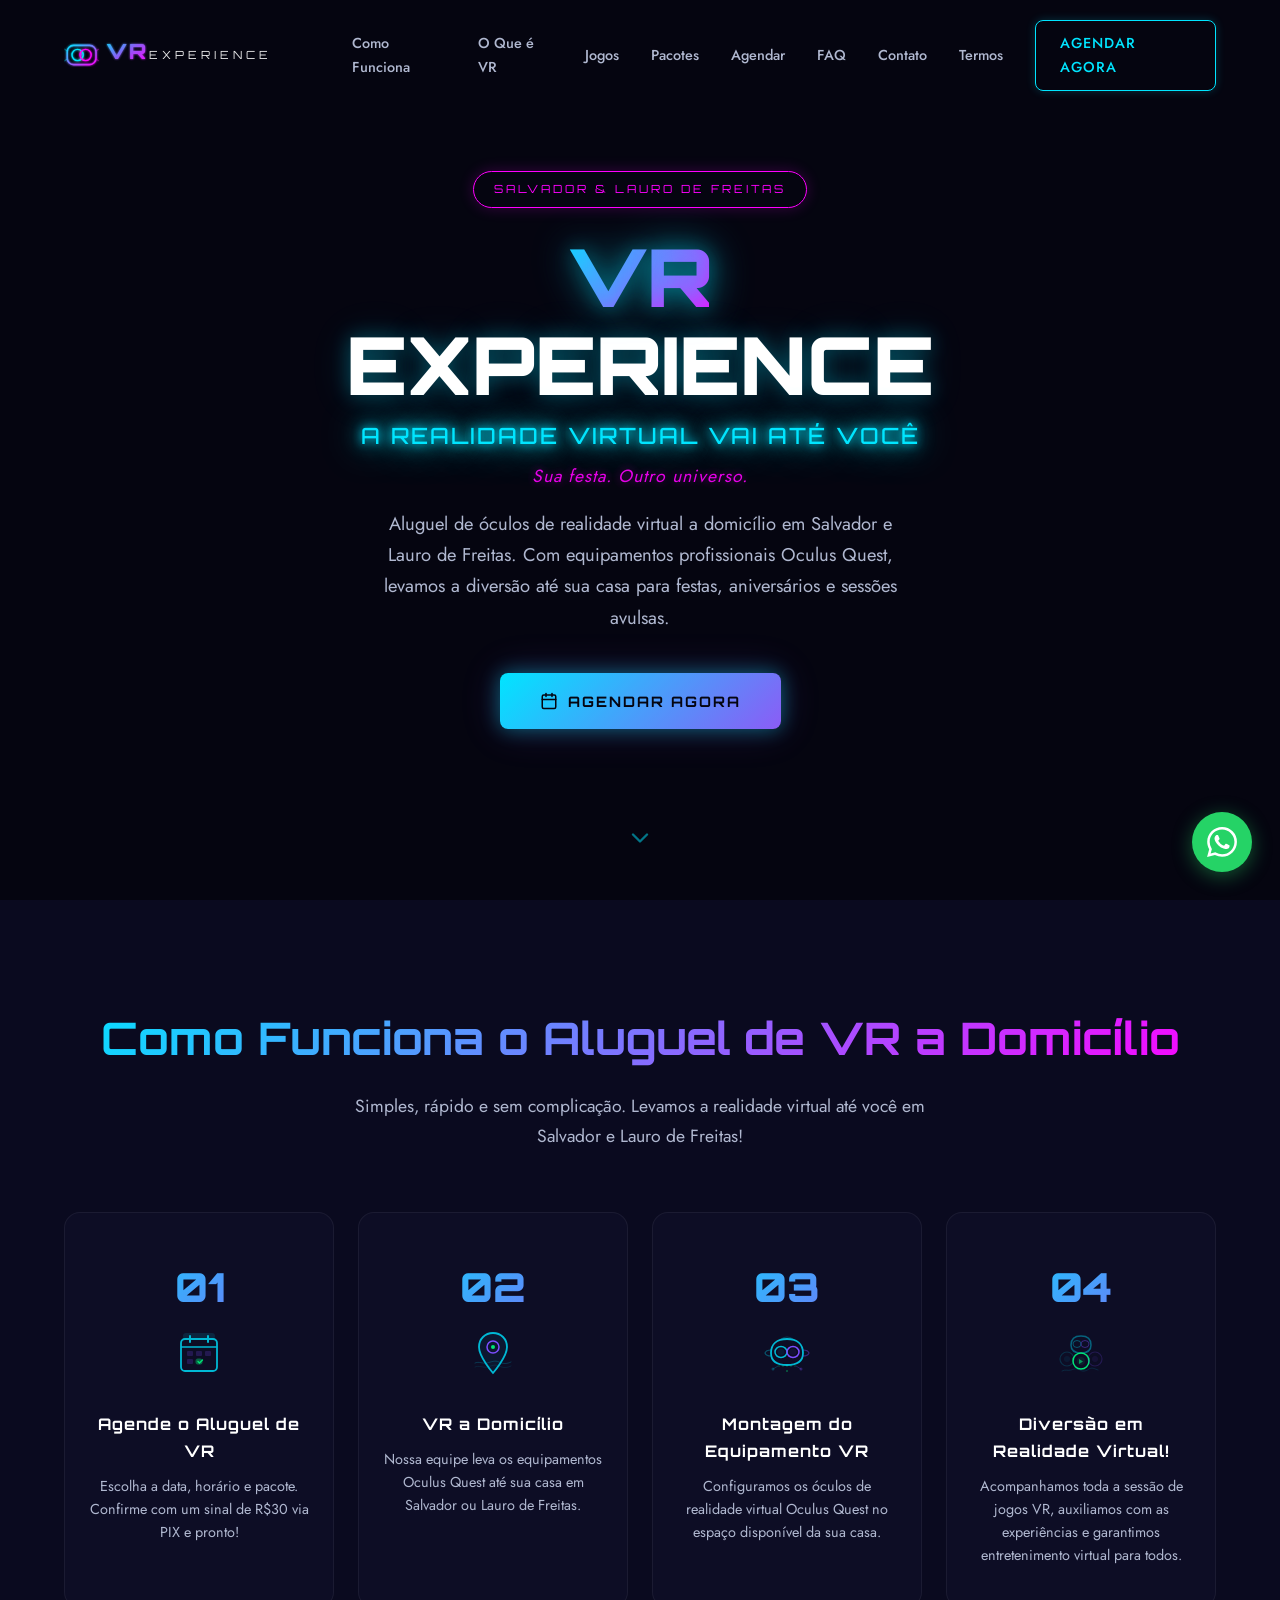
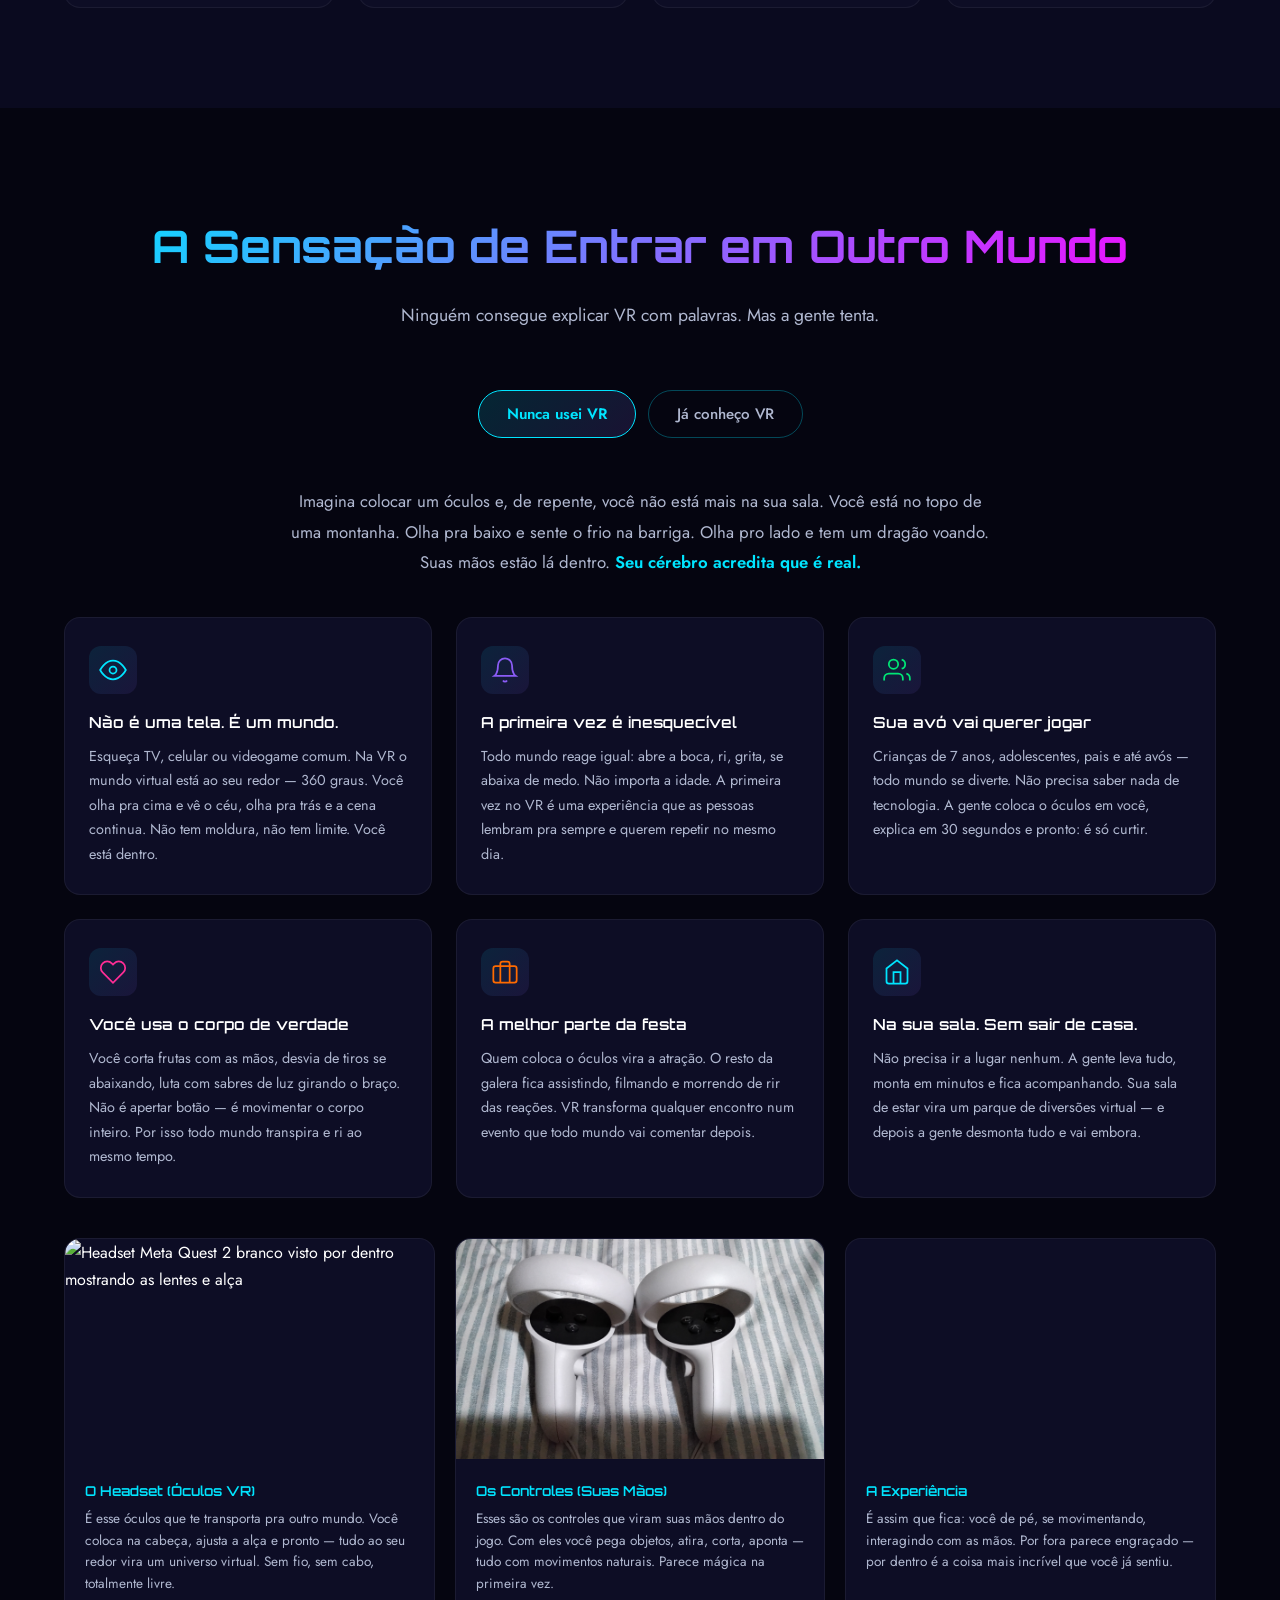
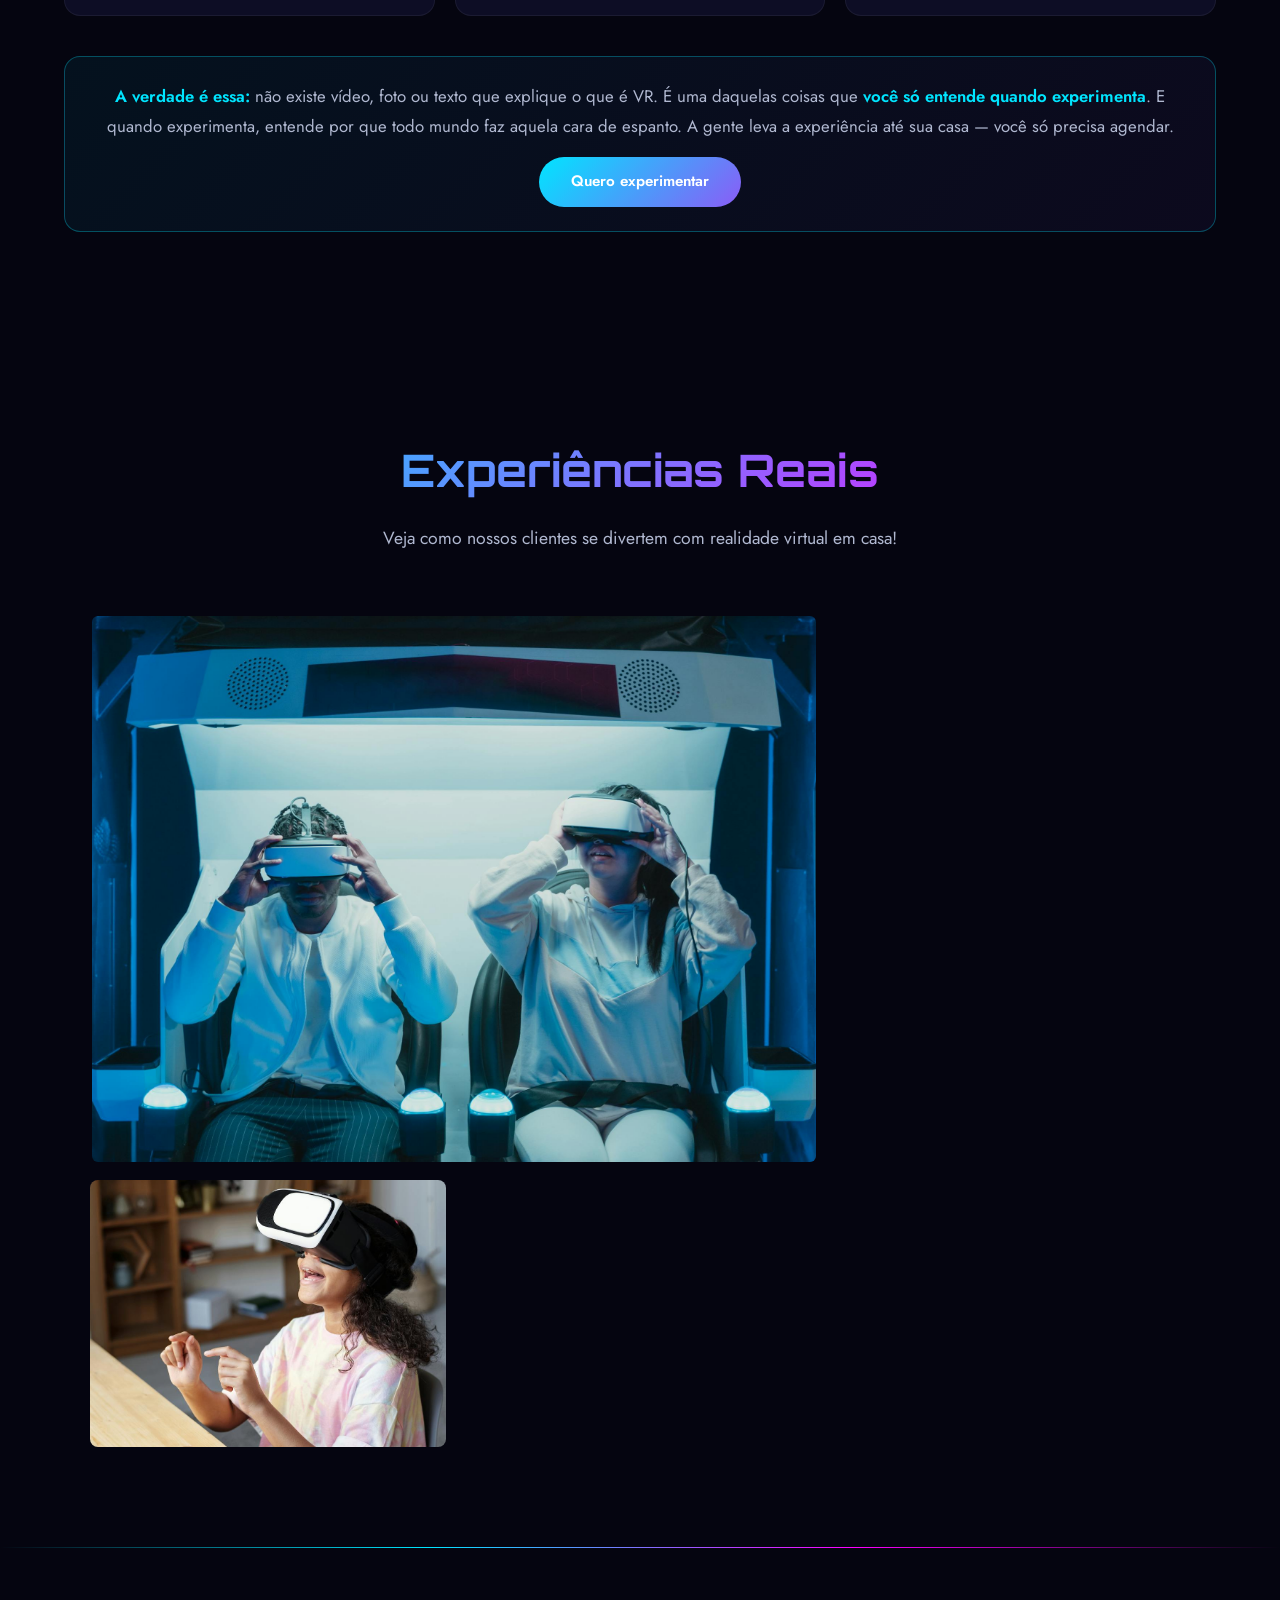
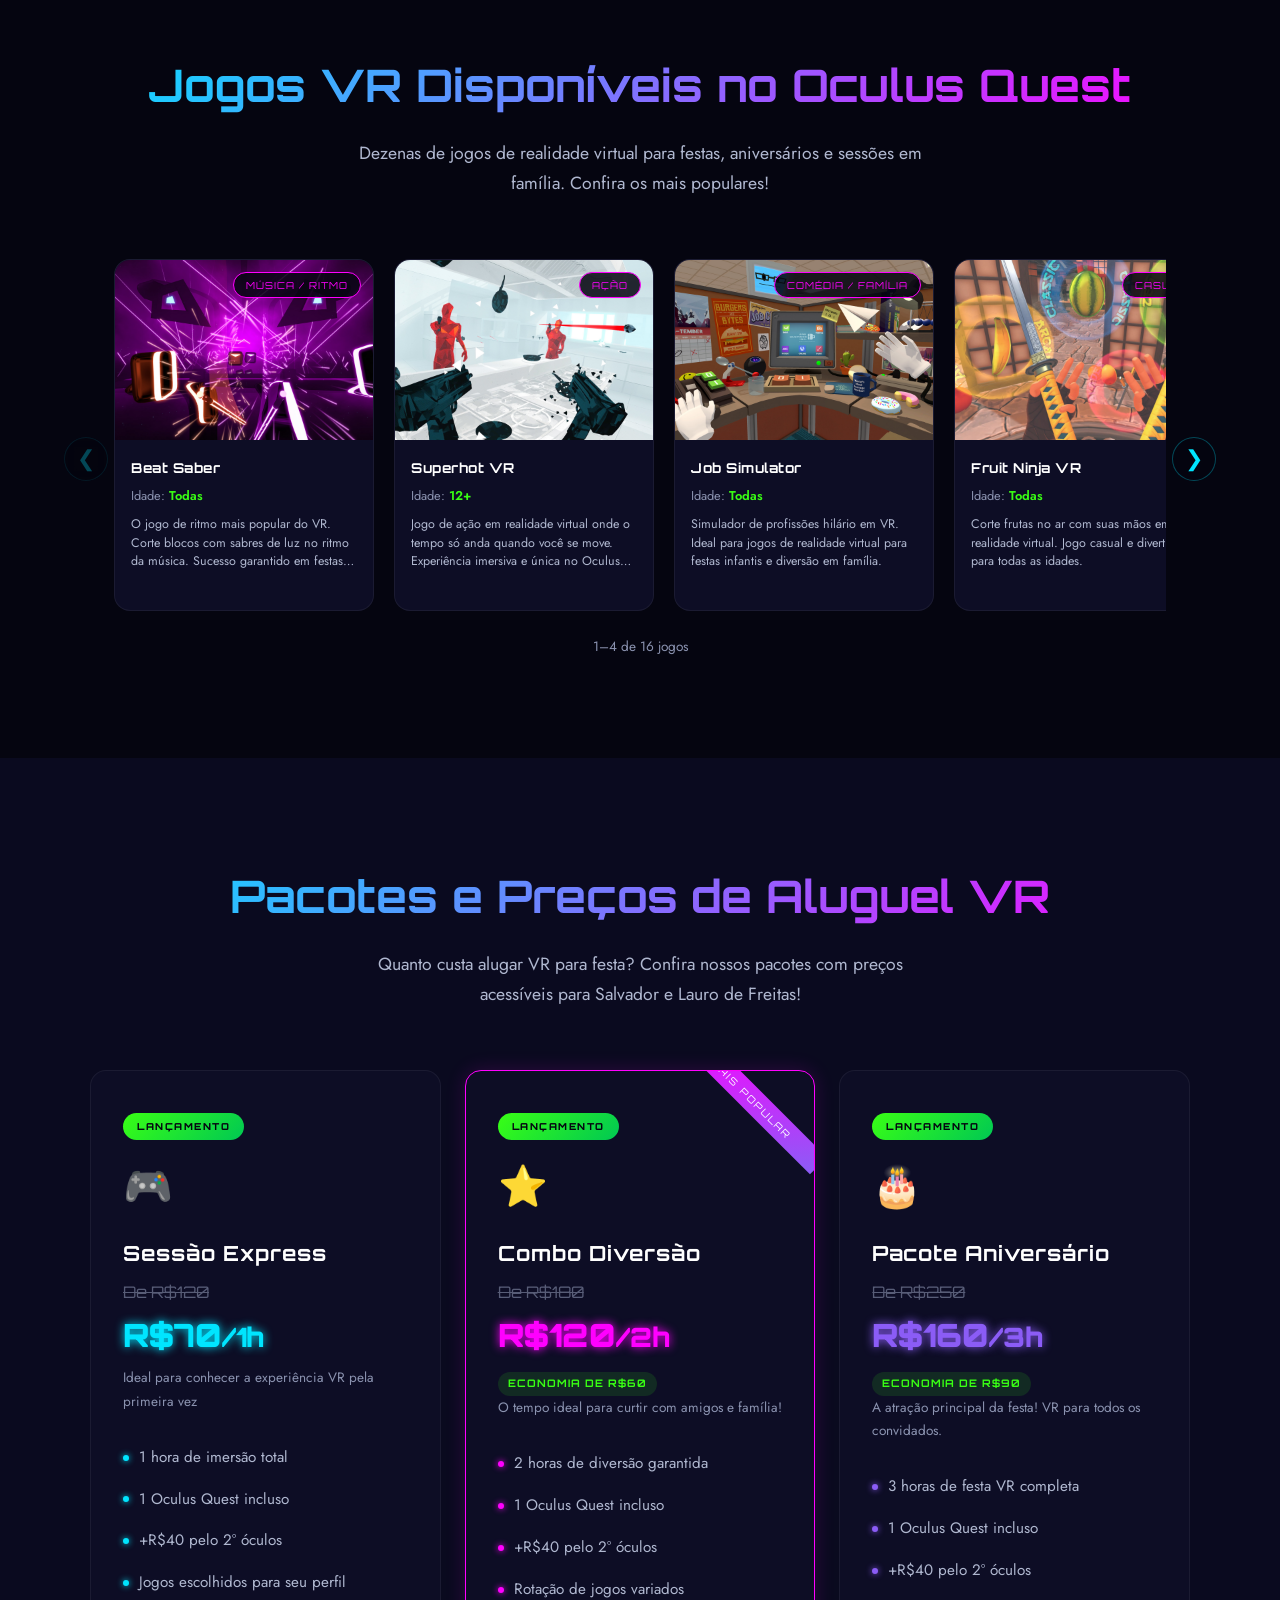
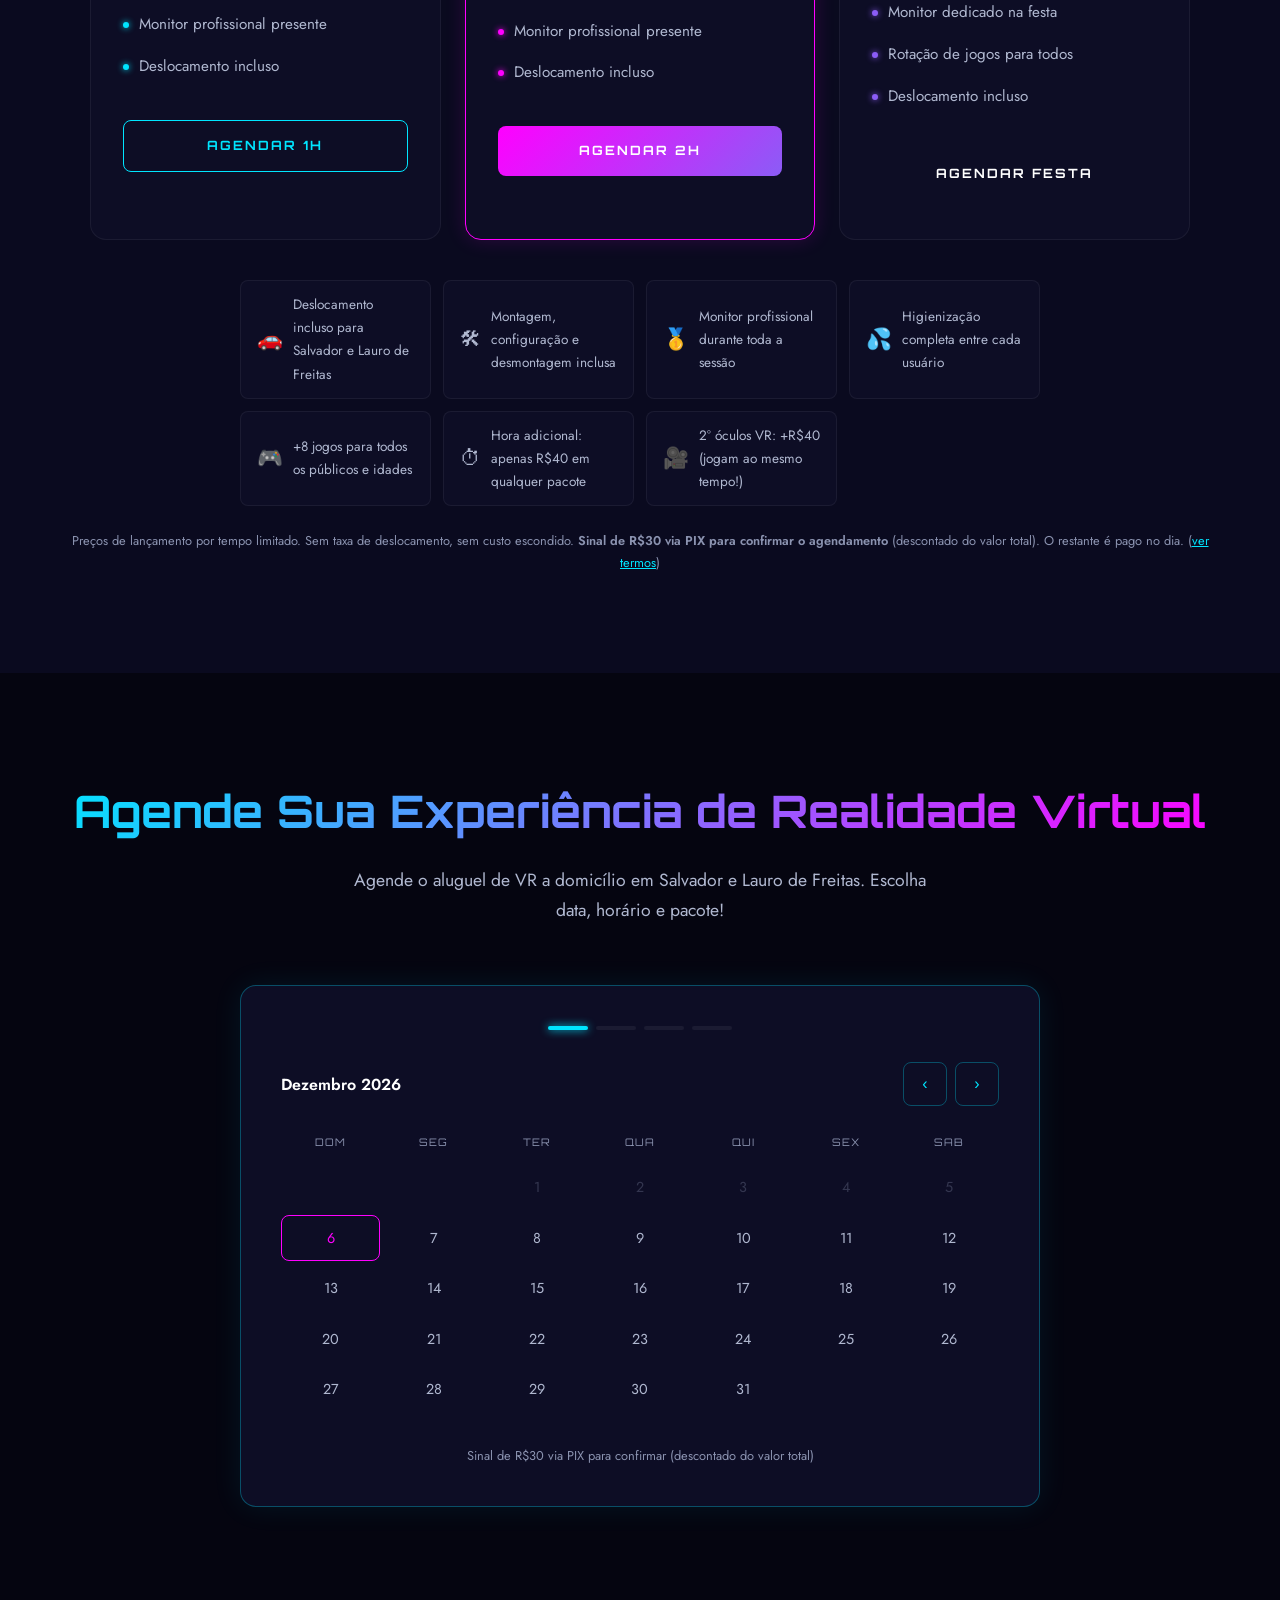
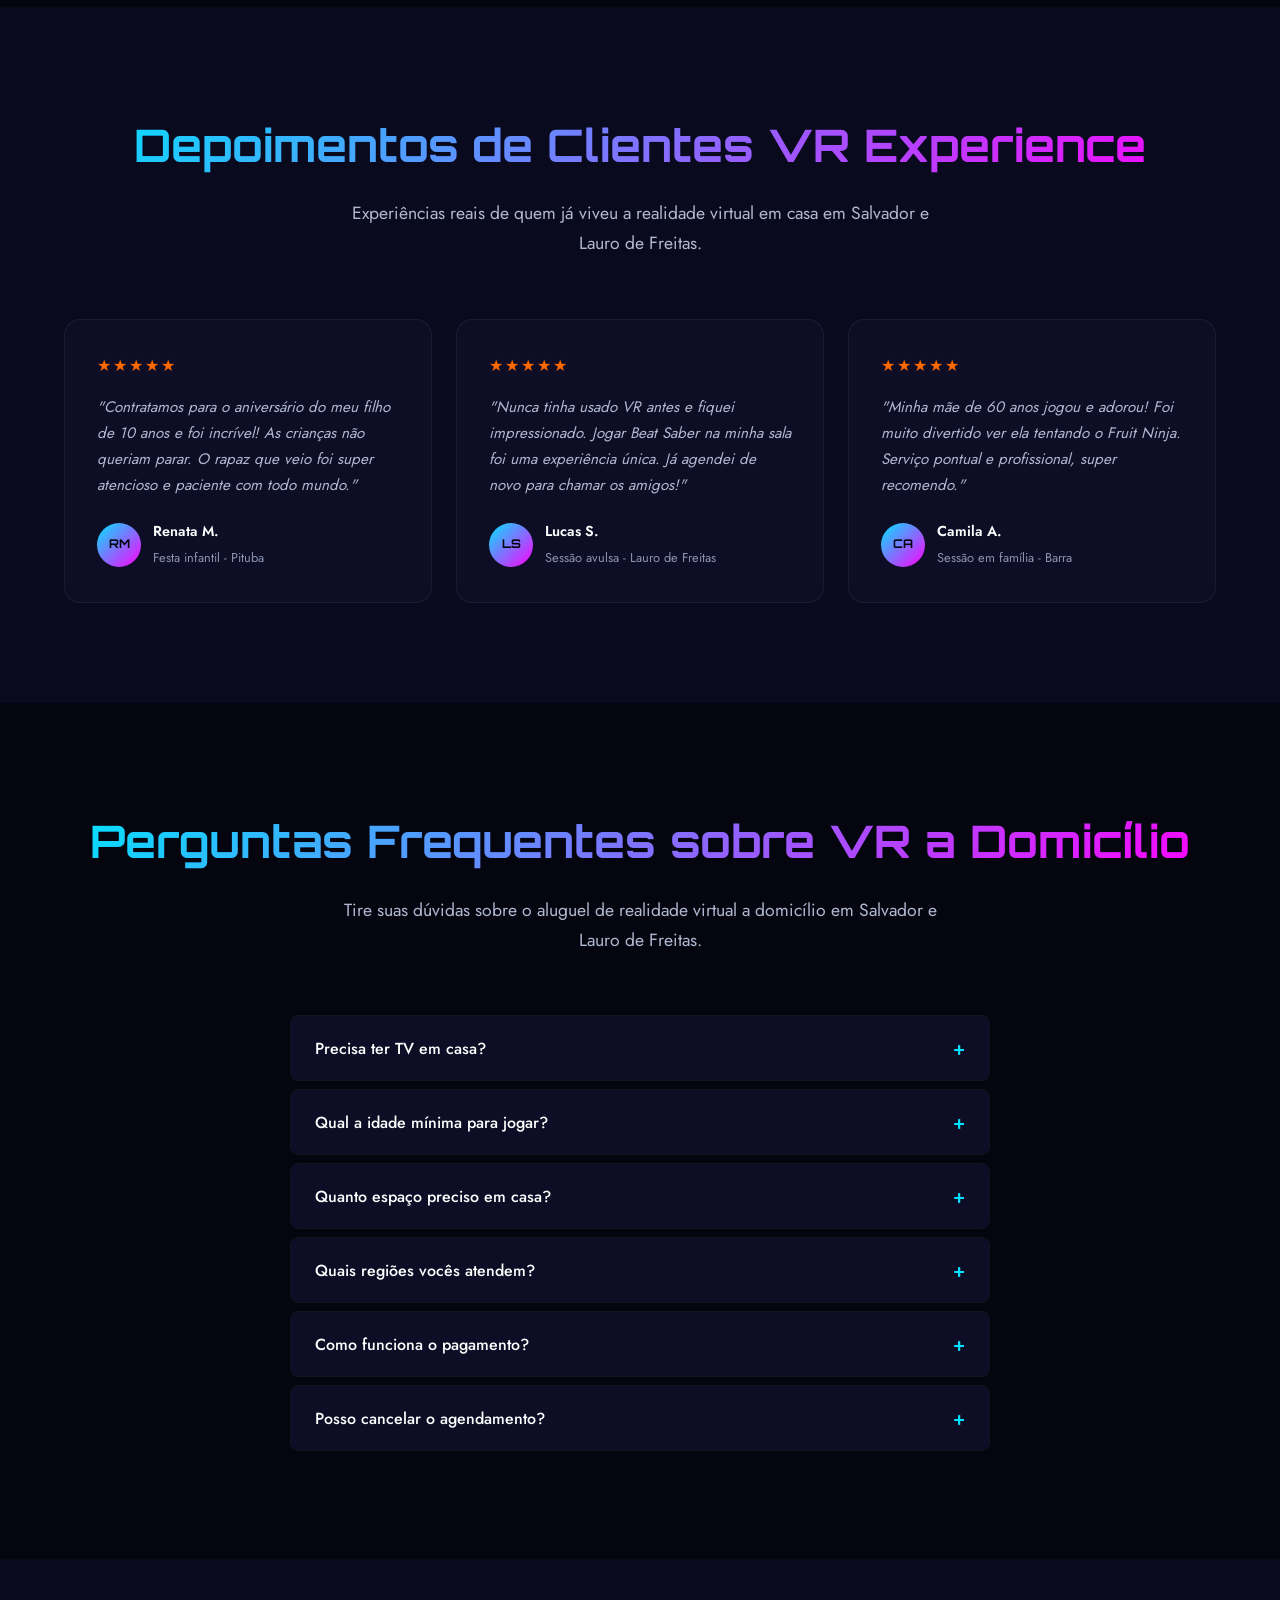
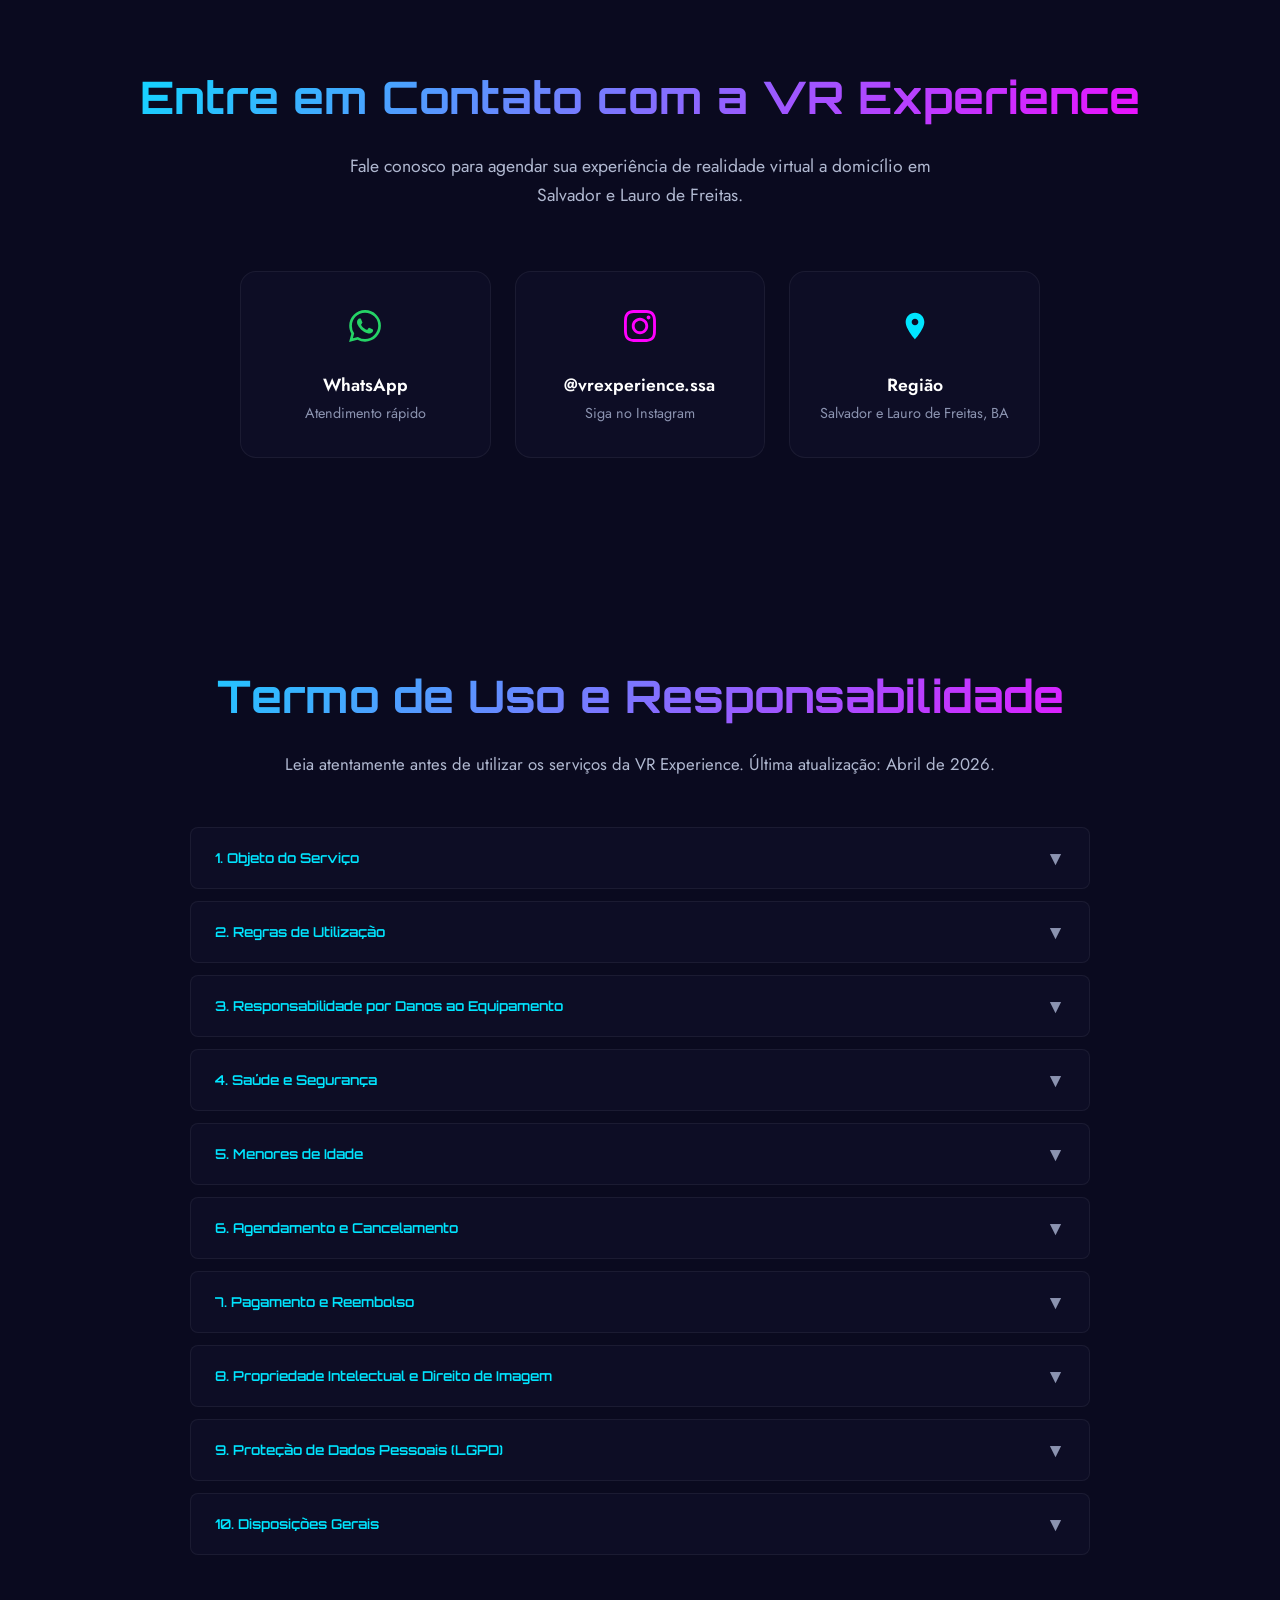
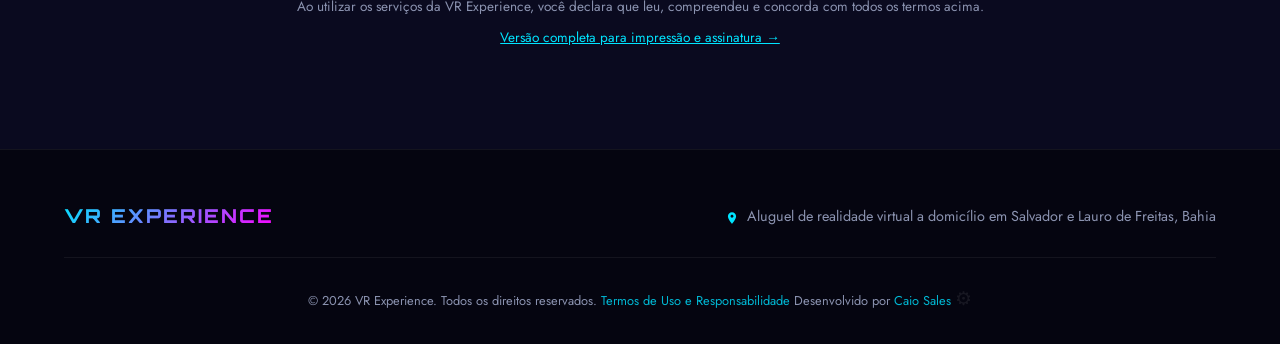
==== index.html @ 327021ca "fix: update all URLs to vrexperiencessa.com.br (canonical, OG, Twitter, schema) Co-Authored-By: Clau" ====
<!DOCTYPE html>
<html lang="pt-BR">
<head>
  <meta charset="UTF-8">
  <meta name="viewport" content="width=device-width, initial-scale=1.0, viewport-fit=cover">
  <title>VR Experience | Realidade Virtual a Domic&#237;lio Salvador BA</title>
  <meta name="description" content="Aluguel de &#243;culos de realidade virtual a domic&#237;lio em Salvador e Lauro de Freitas. A partir de R$70/h! Sess&#227;o Express, Combo Divers&#227;o e Pacote Anivers&#225;rio com Oculus Quest. Tudo incluso: deslocamento, montagem e monitor. Agende agora!">
  <meta name="keywords" content="realidade virtual salvador, aluguel VR domic&#237;lio, oculus quest aluguel, festa VR salvador, anivers&#225;rio VR, jogos VR festa, VR Experience salvador, realidade virtual lauro de freitas, aluguel &#243;culos VR bahia, festa infantil VR">
  <meta name="robots" content="index, follow">
  <meta name="author" content="VR Experience">
  <meta http-equiv="Content-Language" content="pt-BR">
  <link rel="canonical" href="https://vrexperiencessa.com.br/">
  <meta name="theme-color" content="#050510">
  <link rel="icon" type="image/svg+xml" href="brand/favicon.svg">
  <link rel="preload" href="fonts/orbitron-700.ttf" as="font" type="font/truetype" crossorigin>
  <link rel="preload" href="fonts/jost-400.ttf" as="font" type="font/truetype" crossorigin>

  <!-- Open Graph -->
  <meta property="og:title" content="VR Experience | Realidade Virtual a Domic&#237;lio em Salvador e Lauro de Freitas">
  <meta property="og:description" content="Levamos a experi&#234;ncia de realidade virtual at&#233; sua casa em Salvador e Lauro de Freitas. Festas de anivers&#225;rio VR e sess&#245;es avulsas com Oculus Quest. Agende agora!">
  <meta property="og:type" content="website">
  <meta property="og:url" content="https://vrexperiencessa.com.br/">
  <meta property="og:image" content="https://vrexperiencessa.com.br/img/fruit-ninja.jpg">
  <meta property="og:locale" content="pt_BR">
  <meta property="og:site_name" content="VR Experience">

  <!-- Twitter Cards -->
  <meta name="twitter:card" content="summary_large_image">
  <meta name="twitter:title" content="VR Experience | Realidade Virtual a Domic&#237;lio Salvador BA">
  <meta name="twitter:description" content="Aluguel de &#243;culos VR a domic&#237;lio em Salvador e Lauro de Freitas. Festas, anivers&#225;rios e sess&#245;es avulsas com Oculus Quest. Agende!">
  <meta name="twitter:image" content="https://vrexperiencessa.com.br/img/fruit-ninja.jpg">

  <style>
    /* ===== LOCAL FONTS (offline) ===== */
    @font-face { font-family: 'Jost'; font-style: normal; font-weight: 400; font-display: swap; src: url('fonts/jost-400.ttf') format('truetype'); }
    @font-face { font-family: 'Jost'; font-style: normal; font-weight: 500; font-display: swap; src: url('fonts/jost-500.ttf') format('truetype'); }
    @font-face { font-family: 'Jost'; font-style: normal; font-weight: 600; font-display: swap; src: url('fonts/jost-600.ttf') format('truetype'); }
    @font-face { font-family: 'Orbitron'; font-style: normal; font-weight: 400; font-display: swap; src: url('fonts/orbitron-400.ttf') format('truetype'); }
    @font-face { font-family: 'Orbitron'; font-style: normal; font-weight: 500; font-display: swap; src: url('fonts/orbitron-500.ttf') format('truetype'); }
    @font-face { font-family: 'Orbitron'; font-style: normal; font-weight: 600; font-display: swap; src: url('fonts/orbitron-600.ttf') format('truetype'); }
    @font-face { font-family: 'Orbitron'; font-style: normal; font-weight: 700; font-display: swap; src: url('fonts/orbitron-700.ttf') format('truetype'); }
    @font-face { font-family: 'Orbitron'; font-style: normal; font-weight: 800; font-display: swap; src: url('fonts/orbitron-800.ttf') format('truetype'); }
    @font-face { font-family: 'Orbitron'; font-style: normal; font-weight: 900; font-display: swap; src: url('fonts/orbitron-900.ttf') format('truetype'); }
  </style>
  <style>
    /* ===== RESET & BASE ===== */
    *, *::before, *::after { margin: 0; padding: 0; box-sizing: border-box; }

    :root {
      --bg-primary: #050510;
      --bg-secondary: #0a0a1f;
      --bg-card: #0d0d25;
      --bg-card-hover: #14143a;
      --neon-cyan: #00e5ff;
      --neon-magenta: #ff00ff;
      --neon-purple: #8b5cf6;
      --neon-green: #39ff14;
      --neon-pink: #ff2d95;
      --neon-orange: #ff6b00;
      --text-primary: #ffffff;
      --text-secondary: #b0b8d0;
      --text-muted: #8b93b0;
      --border-subtle: rgba(255, 255, 255, 0.06);
      --border-neon: rgba(0, 229, 255, 0.3);
      --font-display: 'Orbitron', sans-serif;
      --font-body: 'Jost', sans-serif;
      --radius: 16px;
      --radius-sm: 8px;
      --transition: 0.3s cubic-bezier(0.4, 0, 0.2, 1);
      --glow-cyan: 0 0 10px rgba(0, 229, 255, 0.5), 0 0 20px rgba(0, 229, 255, 0.3), 0 0 40px rgba(0, 229, 255, 0.15);
      --glow-magenta: 0 0 10px rgba(255, 0, 255, 0.5), 0 0 20px rgba(255, 0, 255, 0.3), 0 0 40px rgba(255, 0, 255, 0.15);
      --glow-purple: 0 0 10px rgba(139, 92, 246, 0.5), 0 0 20px rgba(139, 92, 246, 0.3), 0 0 40px rgba(139, 92, 246, 0.15);
    }

    html { scroll-behavior: smooth; }

    body {
      font-family: var(--font-body);
      background: var(--bg-primary);
      color: var(--text-primary);
      overflow-x: hidden;
      line-height: 1.7;
    }

    a { text-decoration: none; color: inherit; }
    ul { list-style: none; }
    img { max-width: 100%; display: block; }

    .container {
      max-width: 1200px;
      margin: 0 auto;
      padding: 0 24px;
    }

    /* ===== SCROLLBAR ===== */
    ::-webkit-scrollbar { width: 6px; }
    ::-webkit-scrollbar-track { background: var(--bg-primary); }
    ::-webkit-scrollbar-thumb { background: var(--neon-cyan); border-radius: 3px; }

    /* ===== SECTION COMMON ===== */
    .section {
      padding: 100px 0;
      position: relative;
    }

    .section-title {
      font-family: var(--font-display);
      font-size: clamp(1.8rem, 4vw, 2.8rem);
      font-weight: 700;
      text-align: center;
      margin-bottom: 16px;
      background: linear-gradient(135deg, var(--neon-cyan), var(--neon-magenta));
      -webkit-background-clip: text;
      -webkit-text-fill-color: transparent;
      background-clip: text;
    }

    .section-subtitle {
      text-align: center;
      color: var(--text-secondary);
      font-size: 1.1rem;
      margin-bottom: 60px;
      max-width: 600px;
      margin-left: auto;
      margin-right: auto;
    }

    /* ===== NAVBAR ===== */
    .navbar {
      position: fixed;
      top: 0;
      left: 0;
      right: 0;
      z-index: 1000;
      padding: 20px 0;
      transition: var(--transition);
    }

    .navbar.scrolled {
      padding: 12px 0;
      background: rgba(5, 5, 16, 0.95);
      backdrop-filter: blur(20px);
      border-bottom: 1px solid var(--border-neon);
      box-shadow: 0 2px 20px rgba(0, 229, 255, 0.1);
    }

    .navbar .container {
      display: flex;
      align-items: center;
      justify-content: space-between;
    }

    .nav-logo {
      display: flex;
      align-items: center;
      height: 40px;
      text-decoration: none;
    }

    .nav-logo svg {
      height: 40px;
      width: auto;
      transition: var(--transition);
    }

    .navbar.scrolled .nav-logo svg {
      height: 34px;
    }

    .nav-logo:hover svg {
      filter: drop-shadow(0 0 8px rgba(0, 229, 255, 0.5)) drop-shadow(0 0 16px rgba(255, 0, 255, 0.3));
    }

    .nav-links {
      display: flex;
      gap: 32px;
      align-items: center;
    }

    .nav-links a {
      font-family: var(--font-body);
      font-size: 0.9rem;
      font-weight: 500;
      color: var(--text-secondary);
      transition: var(--transition);
      position: relative;
    }

    .nav-links a::after {
      content: '';
      position: absolute;
      bottom: -4px;
      left: 0;
      width: 0;
      height: 2px;
      background: var(--neon-cyan);
      box-shadow: 0 0 8px var(--neon-cyan);
      transition: var(--transition);
    }

    .nav-links a:hover {
      color: var(--neon-cyan);
    }

    .nav-links a:hover::after {
      width: 100%;
    }

    .nav-cta {
      padding: 10px 24px;
      background: transparent;
      border: 1px solid var(--neon-cyan);
      border-radius: var(--radius-sm);
      color: var(--neon-cyan) !important;
      font-family: var(--font-display);
      font-size: 0.75rem;
      letter-spacing: 1px;
      text-transform: uppercase;
      transition: var(--transition);
      box-shadow: 0 0 10px rgba(0, 229, 255, 0.2);
    }

    .nav-cta:hover {
      background: var(--neon-cyan);
      color: var(--bg-primary) !important;
      box-shadow: var(--glow-cyan);
    }

    .nav-cta::after { display: none !important; }

    /* Hamburger */
    .hamburger {
      display: none;
      flex-direction: column;
      gap: 5px;
      cursor: pointer;
      padding: 4px;
      z-index: 1001;
      min-width: 44px;
      min-height: 44px;
      align-items: center;
      justify-content: center;
    }

    .hamburger span {
      width: 28px;
      height: 2px;
      background: var(--neon-cyan);
      border-radius: 2px;
      transition: var(--transition);
      box-shadow: 0 0 6px var(--neon-cyan);
    }

    .hamburger.active span:nth-child(1) {
      transform: rotate(45deg) translate(5px, 5px);
    }
    .hamburger.active span:nth-child(2) { opacity: 0; }
    .hamburger.active span:nth-child(3) {
      transform: rotate(-45deg) translate(5px, -5px);
    }

    /* ===== HERO ===== */
    .hero {
      position: relative;
      min-height: 100vh;
      display: flex;
      align-items: center;
      justify-content: center;
      text-align: center;
      overflow: hidden;
    }

    #hero-canvas {
      position: absolute;
      top: 0;
      left: 0;
      width: 100%;
      height: 100%;
      z-index: 0;
    }

    .hero-overlay {
      position: absolute;
      top: 0;
      left: 0;
      right: 0;
      bottom: 0;
      background: radial-gradient(ellipse at center, transparent 0%, var(--bg-primary) 70%);
      z-index: 1;
    }

    .hero-content {
      position: relative;
      z-index: 2;
      max-width: 800px;
      padding: 0 24px;
    }

    .hero-badge {
      display: inline-block;
      padding: 8px 20px;
      border: 1px solid var(--neon-magenta);
      border-radius: 50px;
      font-family: var(--font-display);
      font-size: 0.7rem;
      letter-spacing: 3px;
      text-transform: uppercase;
      color: var(--neon-magenta);
      margin-bottom: 24px;
      box-shadow: 0 0 15px rgba(255, 0, 255, 0.2);
      animation: pulse-border 3s ease-in-out infinite;
    }

    @keyframes pulse-border {
      0%, 100% { box-shadow: 0 0 15px rgba(255, 0, 255, 0.2); }
      50% { box-shadow: 0 0 25px rgba(255, 0, 255, 0.4); }
    }

    .hero-title {
      font-family: var(--font-display);
      font-size: clamp(2.5rem, 7vw, 5rem);
      font-weight: 900;
      line-height: 1.1;
      margin-bottom: 8px;
      color: var(--text-primary);
      text-shadow: 0 0 20px rgba(0, 229, 255, 0.3), 0 0 40px rgba(0, 229, 255, 0.15);
    }

    .hero-title .neon-text {
      background: linear-gradient(135deg, var(--neon-cyan), var(--neon-magenta));
      -webkit-background-clip: text;
      -webkit-text-fill-color: transparent;
      background-clip: text;
      filter: drop-shadow(0 0 20px rgba(0, 229, 255, 0.4));
    }

    .hero-slogan {
      font-family: var(--font-display);
      font-size: clamp(1rem, 2.5vw, 1.4rem);
      font-weight: 500;
      color: var(--neon-cyan);
      text-shadow: 0 0 10px var(--neon-cyan), 0 0 20px var(--neon-cyan), 0 0 40px var(--neon-cyan);
      margin-bottom: 8px;
      letter-spacing: 2px;
    }

    .hero-tagline {
      font-family: var(--font-body);
      font-size: clamp(0.9rem, 1.8vw, 1.1rem);
      font-weight: 400;
      color: var(--neon-magenta);
      text-shadow: 0 0 8px rgba(255, 0, 255, 0.4), 0 0 16px rgba(255, 0, 255, 0.2);
      margin-bottom: 16px;
      letter-spacing: 1px;
      font-style: italic;
      opacity: 0.9;
    }

    .hero-desc {
      font-size: 1.15rem;
      color: var(--text-secondary);
      margin-bottom: 40px;
      max-width: 550px;
      margin-left: auto;
      margin-right: auto;
    }

    .hero-cta {
      display: inline-flex;
      align-items: center;
      gap: 10px;
      padding: 16px 40px;
      background: linear-gradient(135deg, var(--neon-cyan), var(--neon-purple));
      border: none;
      border-radius: var(--radius-sm);
      color: var(--bg-primary);
      font-family: var(--font-display);
      font-size: 0.9rem;
      font-weight: 700;
      letter-spacing: 2px;
      text-transform: uppercase;
      cursor: pointer;
      transition: var(--transition);
      box-shadow: 0 0 20px rgba(0, 229, 255, 0.4), 0 0 40px rgba(139, 92, 246, 0.2);
      text-decoration: none;
    }

    .hero-cta:hover {
      transform: translateY(-2px);
      box-shadow: 0 0 30px rgba(0, 229, 255, 0.6), 0 0 60px rgba(139, 92, 246, 0.3);
    }

    .hero-scroll-hint {
      position: absolute;
      bottom: 40px;
      left: 50%;
      transform: translateX(-50%);
      z-index: 2;
      animation: float 2s ease-in-out infinite;
    }

    .hero-scroll-hint svg {
      width: 28px;
      height: 28px;
      stroke: var(--neon-cyan);
      opacity: 0.5;
    }

    @keyframes float {
      0%, 100% { transform: translateX(-50%) translateY(0); }
      50% { transform: translateX(-50%) translateY(10px); }
    }

    /* ===== COMO FUNCIONA ===== */
    .como-funciona { background: var(--bg-secondary); }

    .steps-grid {
      display: grid;
      grid-template-columns: repeat(4, 1fr);
      gap: 24px;
      position: relative;
    }

    .step-card {
      text-align: center;
      padding: 40px 24px;
      background: var(--bg-card);
      border: 1px solid var(--border-subtle);
      border-radius: var(--radius);
      transition: var(--transition);
      position: relative;
      overflow: hidden;
    }

    .step-card::before {
      content: '';
      position: absolute;
      top: 0;
      left: 0;
      right: 0;
      height: 3px;
      background: linear-gradient(90deg, var(--neon-cyan), var(--neon-magenta));
      opacity: 0;
      transition: var(--transition);
    }

    .step-card:hover::before { opacity: 1; }

    .step-card:hover {
      border-color: var(--border-neon);
      transform: translateY(-4px);
      box-shadow: 0 0 20px rgba(0, 229, 255, 0.1);
    }

    .step-number {
      font-family: var(--font-display);
      font-size: 2.5rem;
      font-weight: 900;
      background: linear-gradient(135deg, var(--neon-cyan), var(--neon-purple));
      -webkit-background-clip: text;
      -webkit-text-fill-color: transparent;
      background-clip: text;
      margin-bottom: 8px;
    }

    .step-icon {
      font-size: 2.2rem;
      margin-bottom: 16px;
    }

    .step-icon svg {
      width: 48px;
      height: 48px;
    }

    .step-card h3 {
      font-family: var(--font-display);
      font-size: 1rem;
      font-weight: 700;
      margin-bottom: 10px;
      color: var(--text-primary);
      letter-spacing: 1px;
    }

    .step-card p {
      color: var(--text-secondary);
      font-size: 0.9rem;
      line-height: 1.6;
    }

    /* ===== O QUE E VR ===== */
    .vr-tabs {
      display: flex;
      justify-content: center;
      gap: 12px;
      margin-bottom: 48px;
    }

    .vr-tab {
      padding: 12px 28px;
      border: 1px solid var(--border-neon);
      border-radius: 50px;
      background: transparent;
      color: var(--text-secondary);
      font-family: var(--font-body);
      font-size: 0.95rem;
      font-weight: 500;
      cursor: pointer;
      transition: var(--transition);
    }

    .vr-tab:hover {
      border-color: var(--neon-cyan);
      color: var(--text-primary);
    }

    .vr-tab.active {
      background: linear-gradient(135deg, rgba(0,229,255,0.15), rgba(139,92,246,0.15));
      border-color: var(--neon-cyan);
      color: var(--neon-cyan);
      font-weight: 600;
    }

    .vr-content { display: none; }
    .vr-content.active { display: block; }

    .vr-intro {
      text-align: center;
      max-width: 700px;
      margin: 0 auto 40px;
      color: var(--text-secondary);
      font-size: 1.05rem;
      line-height: 1.8;
    }

    .vr-cards {
      display: grid;
      grid-template-columns: repeat(auto-fit, minmax(280px, 1fr));
      gap: 24px;
    }

    .vr-card {
      background: var(--bg-card);
      border: 1px solid var(--border-subtle);
      border-radius: var(--radius);
      padding: 28px 24px;
      transition: var(--transition);
    }

    .vr-card:hover {
      border-color: var(--border-neon);
      background: var(--bg-card-hover);
      transform: translateY(-4px);
    }

    .vr-card-icon {
      width: 48px;
      height: 48px;
      margin-bottom: 16px;
      display: flex;
      align-items: center;
      justify-content: center;
      border-radius: 12px;
      background: linear-gradient(135deg, rgba(0,229,255,0.1), rgba(139,92,246,0.1));
    }

    .vr-card-icon svg { width: 28px; height: 28px; }

    .vr-card h3 {
      font-family: var(--font-display);
      font-size: 0.95rem;
      font-weight: 600;
      margin-bottom: 8px;
      color: var(--text-primary);
    }

    .vr-card p {
      color: var(--text-secondary);
      font-size: 0.9rem;
      line-height: 1.7;
    }

    .vr-highlight {
      margin-top: 40px;
      padding: 24px 28px;
      background: linear-gradient(135deg, rgba(0,229,255,0.06), rgba(139,92,246,0.06));
      border: 1px solid var(--border-neon);
      border-radius: var(--radius);
      text-align: center;
    }

    .vr-highlight p {
      color: var(--text-secondary);
      font-size: 0.95rem;
      line-height: 1.7;
    }

    .vr-highlight strong {
      color: var(--neon-cyan);
    }

    .vr-specs {
      display: grid;
      grid-template-columns: repeat(auto-fit, minmax(200px, 1fr));
      gap: 16px;
      margin-top: 32px;
    }

    .vr-spec {
      text-align: center;
      padding: 20px 16px;
      background: var(--bg-card);
      border: 1px solid var(--border-subtle);
      border-radius: var(--radius-sm);
    }

    .vr-spec-val {
      font-family: var(--font-display);
      font-size: 1.4rem;
      font-weight: 700;
      color: var(--neon-cyan);
      display: block;
    }

    .vr-spec-label {
      font-size: 0.8rem;
      color: var(--text-muted);
      margin-top: 4px;
    }

    @media (max-width: 600px) {
      .vr-tabs { flex-direction: column; align-items: center; }
      .vr-tab { width: 80%; text-align: center; }
    }

    /* ===== EQUIPAMENTO VR ===== */
    .equip-grid {
      display: grid;
      grid-template-columns: repeat(3, 1fr);
      gap: 20px;
      margin-top: 40px;
    }

    .equip-card {
      background: var(--bg-card);
      border: 1px solid var(--border-subtle);
      border-radius: var(--radius);
      overflow: hidden;
      transition: var(--transition);
    }

    .equip-card:hover {
      border-color: var(--border-neon);
      transform: translateY(-4px);
    }

    .equip-card img {
      width: 100%;
      height: 220px;
      object-fit: cover;
    }

    .equip-info {
      padding: 20px;
    }

    .equip-info h4 {
      font-family: var(--font-display);
      font-size: 0.85rem;
      font-weight: 600;
      color: var(--neon-cyan);
      margin-bottom: 6px;
    }

    .equip-info p {
      font-size: 0.85rem;
      color: var(--text-secondary);
      line-height: 1.6;
    }

    @media (max-width: 768px) {
      .equip-grid {
        grid-template-columns: 1fr;
        gap: 16px;
      }
      .equip-card img { height: 200px; }
    }

    /* ===== EXPERIENCIAS ===== */
    .experiencias {
      background: var(--bg-primary);
      position: relative;
    }

    .experiencias::before {
      content: '';
      position: absolute;
      top: 0;
      left: 0;
      right: 0;
      height: 1px;
      background: linear-gradient(90deg, transparent, var(--neon-cyan), var(--neon-magenta), transparent);
    }

    .games-carousel-wrapper {
      position: relative;
      padding: 0 50px;
    }

    .games-carousel-btn {
      position: absolute;
      top: 50%;
      transform: translateY(-50%);
      z-index: 10;
      width: 44px;
      height: 44px;
      border-radius: 50%;
      border: 1px solid var(--border-neon);
      background: rgba(5, 5, 16, 0.85);
      color: var(--neon-cyan);
      font-size: 1.4rem;
      cursor: pointer;
      display: flex;
      align-items: center;
      justify-content: center;
      transition: var(--transition);
      backdrop-filter: blur(8px);
    }

    .games-carousel-btn:hover {
      background: rgba(0, 229, 255, 0.15);
      box-shadow: 0 0 20px rgba(0, 229, 255, 0.3);
    }

    .games-carousel-btn.prev { left: 0; }
    .games-carousel-btn.next { right: 0; }

    .games-carousel-btn:disabled {
      opacity: 0.3;
      cursor: default;
    }

    .games-grid {
      display: flex;
      gap: 20px;
      overflow-x: auto;
      scroll-behavior: smooth;
      scroll-snap-type: x mandatory;
      -webkit-overflow-scrolling: touch;
      scrollbar-width: none;
      padding-bottom: 8px;
    }

    .games-grid::-webkit-scrollbar { display: none; }

    .games-counter {
      text-align: center;
      margin-top: 16px;
      color: var(--text-muted);
      font-size: 0.85rem;
      font-family: var(--font-body);
    }

    .game-card {
      background: var(--bg-card);
      border: 1px solid var(--border-subtle);
      border-radius: var(--radius);
      overflow: hidden;
      transition: var(--transition);
      cursor: pointer;
      min-width: 260px;
      max-width: 260px;
      flex-shrink: 0;
      scroll-snap-align: start;
    }

    .game-card:hover {
      border-color: var(--border-neon);
      transform: translateY(-6px);
      box-shadow: 0 0 25px rgba(0, 229, 255, 0.15);
    }

    .game-card-img {
      position: relative;
      height: 180px;
      overflow: hidden;
    }

    .game-card-img img {
      width: 100%;
      height: 100%;
      object-fit: cover;
      transition: var(--transition);
    }

    .game-card:hover .game-card-img img {
      transform: scale(1.05);
    }

    .game-card-tag {
      position: absolute;
      top: 12px;
      right: 12px;
      padding: 4px 12px;
      background: rgba(5, 5, 16, 0.85);
      border: 1px solid var(--neon-magenta);
      border-radius: 50px;
      font-family: var(--font-display);
      font-size: 0.6rem;
      letter-spacing: 1px;
      text-transform: uppercase;
      color: var(--neon-magenta);
    }

    .game-card-body {
      padding: 16px;
    }

    .game-card-body h3 {
      font-family: var(--font-display);
      font-size: 0.85rem;
      font-weight: 700;
      margin-bottom: 6px;
      letter-spacing: 0.5px;
    }

    .game-card-body .game-age {
      font-size: 0.8rem;
      color: var(--text-muted);
    }

    .game-card-body .game-age span {
      color: var(--neon-green);
      font-weight: 600;
    }

    .game-card-body .game-desc {
      font-size: 0.78rem;
      color: var(--text-secondary);
      margin-top: 8px;
      line-height: 1.5;
      display: -webkit-box;
      -webkit-line-clamp: 3;
      -webkit-box-orient: vertical;
      overflow: hidden;
    }

    /* ===== PACOTES ===== */
    .pacotes { background: var(--bg-secondary); }

    .pacotes-grid {
      display: grid;
      grid-template-columns: repeat(3, 1fr);
      gap: 24px;
      max-width: 1100px;
      margin: 0 auto;
    }

    .pacote-card {
      background: var(--bg-card);
      border: 1px solid var(--border-subtle);
      border-radius: var(--radius);
      padding: 40px 32px;
      transition: var(--transition);
      position: relative;
      overflow: hidden;
    }

    .pacote-card.featured {
      border-color: var(--neon-magenta);
      box-shadow: 0 0 20px rgba(255, 0, 255, 0.15);
    }

    .pacote-card.featured::before {
      content: 'MAIS POPULAR';
      position: absolute;
      top: 16px;
      right: -32px;
      background: linear-gradient(135deg, var(--neon-magenta), var(--neon-purple));
      color: white;
      padding: 4px 40px;
      font-family: var(--font-display);
      font-size: 0.6rem;
      letter-spacing: 2px;
      transform: rotate(45deg);
    }

    .pacote-badge {
      display: inline-block;
      background: linear-gradient(135deg, var(--neon-green), #00c853);
      color: #050510;
      font-family: var(--font-display);
      font-size: 0.6rem;
      font-weight: 800;
      letter-spacing: 1.5px;
      padding: 5px 14px;
      border-radius: 50px;
      margin-bottom: 12px;
      animation: pulseBadge 2s ease-in-out infinite;
    }

    @keyframes pulseBadge {
      0%, 100% { box-shadow: 0 0 8px rgba(57, 255, 20, 0.4); }
      50% { box-shadow: 0 0 20px rgba(57, 255, 20, 0.7); }
    }

    .pacote-old-price {
      font-family: var(--font-display);
      font-size: 1rem;
      color: var(--text-muted);
      text-decoration: line-through;
      margin-bottom: 2px;
      opacity: 0.6;
    }

    .pacote-economia {
      display: inline-block;
      background: rgba(57, 255, 20, 0.12);
      color: var(--neon-green);
      font-family: var(--font-display);
      font-size: 0.65rem;
      font-weight: 700;
      letter-spacing: 1px;
      padding: 3px 10px;
      border-radius: 50px;
      margin-top: 6px;
    }

    .pacote-card:last-child .pacote-price {
      color: var(--neon-purple);
      text-shadow: 0 0 10px var(--neon-purple);
    }

    .pacote-card:last-child .pacote-features li::before {
      background: var(--neon-purple);
      box-shadow: 0 0 6px var(--neon-purple);
    }

    .pacotes-incluso {
      max-width: 800px;
      margin: 2.5rem auto 0;
      display: grid;
      grid-template-columns: repeat(auto-fit, minmax(160px, 1fr));
      gap: 12px;
    }

    .incluso-item {
      display: flex;
      align-items: center;
      gap: 10px;
      padding: 12px 16px;
      background: var(--bg-card);
      border: 1px solid var(--border-subtle);
      border-radius: var(--radius-sm);
      font-size: 0.85rem;
      color: var(--text-secondary);
    }

    .incluso-item .icon {
      font-size: 1.3rem;
      flex-shrink: 0;
    }

    .incluso-nota {
      text-align: center;
      margin-top: 1.5rem;
      color: var(--text-muted);
      font-size: 0.8rem;
    }

    .incluso-nota a {
      color: var(--neon-cyan);
      text-decoration: underline;
    }

    .pacote-card:hover {
      transform: translateY(-4px);
      box-shadow: 0 0 25px rgba(0, 229, 255, 0.1);
    }

    .pacote-icon {
      font-size: 2.5rem;
      margin-bottom: 16px;
    }

    .pacote-card h3 {
      font-family: var(--font-display);
      font-size: 1.3rem;
      font-weight: 700;
      margin-bottom: 8px;
      letter-spacing: 1px;
    }

    .pacote-price {
      font-family: var(--font-display);
      font-size: 2rem;
      font-weight: 900;
      margin-bottom: 4px;
    }

    .pacote-card:first-child .pacote-price {
      color: var(--neon-cyan);
      text-shadow: 0 0 10px var(--neon-cyan);
    }

    .pacote-card.featured .pacote-price {
      color: var(--neon-magenta);
      text-shadow: 0 0 10px var(--neon-magenta);
    }

    .pacote-price-detail {
      font-size: 0.85rem;
      color: var(--text-muted);
      margin-bottom: 24px;
    }

    .pacote-features {
      list-style: none;
      margin-bottom: 32px;
    }

    .pacote-features li {
      padding: 8px 0;
      color: var(--text-secondary);
      font-size: 0.95rem;
      display: flex;
      align-items: center;
      gap: 10px;
    }

    .pacote-features li::before {
      content: '';
      width: 6px;
      height: 6px;
      border-radius: 50%;
      flex-shrink: 0;
    }

    .pacote-card:first-child .pacote-features li::before {
      background: var(--neon-cyan);
      box-shadow: 0 0 6px var(--neon-cyan);
    }

    .pacote-card.featured .pacote-features li::before {
      background: var(--neon-magenta);
      box-shadow: 0 0 6px var(--neon-magenta);
    }

    .pacote-btn {
      display: block;
      width: 100%;
      padding: 14px;
      border: none;
      border-radius: var(--radius-sm);
      font-family: var(--font-display);
      font-size: 0.8rem;
      font-weight: 700;
      letter-spacing: 2px;
      text-transform: uppercase;
      cursor: pointer;
      transition: var(--transition);
      text-align: center;
    }

    .pacote-card:first-child .pacote-btn {
      background: transparent;
      border: 1px solid var(--neon-cyan);
      color: var(--neon-cyan);
    }

    .pacote-card:first-child .pacote-btn:hover {
      background: var(--neon-cyan);
      color: var(--bg-primary);
      box-shadow: var(--glow-cyan);
    }

    .pacote-card.featured .pacote-btn {
      background: linear-gradient(135deg, var(--neon-magenta), var(--neon-purple));
      color: white;
      border: none;
    }

    .pacote-card.featured .pacote-btn:hover {
      box-shadow: var(--glow-magenta);
    }

    /* ===== AGENDAMENTO ===== */
    .agendamento { background: var(--bg-primary); }

    .booking-container {
      max-width: 800px;
      margin: 0 auto;
      background: var(--bg-card);
      border: 1px solid var(--border-neon);
      border-radius: var(--radius);
      padding: 40px;
      box-shadow: 0 0 30px rgba(0, 229, 255, 0.08);
    }

    .booking-steps {
      display: flex;
      justify-content: center;
      gap: 8px;
      margin-bottom: 32px;
    }

    .booking-step-indicator {
      width: 40px;
      height: 4px;
      border-radius: 2px;
      background: var(--border-subtle);
      transition: var(--transition);
    }

    .booking-step-indicator.active {
      background: var(--neon-cyan);
      box-shadow: 0 0 8px var(--neon-cyan);
    }

    .booking-step-indicator.completed {
      background: var(--neon-green);
      box-shadow: 0 0 8px var(--neon-green);
    }

    /* Calendar */
    .calendar-wrapper {
      margin-bottom: 32px;
    }

    .calendar-header {
      display: flex;
      align-items: center;
      justify-content: space-between;
      margin-bottom: 20px;
    }

    .calendar-header h4 {
      font-family: var(--font-display);
      font-size: 1rem;
      font-weight: 600;
      letter-spacing: 1px;
    }

    .calendar-nav {
      display: flex;
      gap: 8px;
    }

    .calendar-nav button {
      width: 44px;
      height: 44px;
      background: transparent;
      border: 1px solid var(--border-neon);
      border-radius: var(--radius-sm);
      color: var(--neon-cyan);
      cursor: pointer;
      transition: var(--transition);
      font-size: 1rem;
      display: flex;
      align-items: center;
      justify-content: center;
    }

    .calendar-nav button:hover {
      background: rgba(0, 229, 255, 0.1);
      box-shadow: 0 0 10px rgba(0, 229, 255, 0.2);
    }

    .calendar-grid {
      display: grid;
      grid-template-columns: repeat(7, 1fr);
      gap: 4px;
    }

    .calendar-day-name {
      text-align: center;
      font-family: var(--font-display);
      font-size: 0.65rem;
      color: var(--text-muted);
      padding: 8px 0;
      letter-spacing: 1px;
    }

    .calendar-day {
      text-align: center;
      padding: 10px 4px;
      min-height: 44px;
      display: flex;
      align-items: center;
      justify-content: center;
      border-radius: var(--radius-sm);
      font-size: 0.9rem;
      cursor: pointer;
      transition: var(--transition);
      color: var(--text-secondary);
      border: 1px solid transparent;
    }

    .calendar-day:hover:not(.disabled):not(.empty) {
      background: rgba(0, 229, 255, 0.1);
      border-color: var(--border-neon);
      color: var(--neon-cyan);
    }

    .calendar-day.selected {
      background: var(--neon-cyan);
      color: var(--bg-primary);
      font-weight: 700;
      box-shadow: 0 0 15px rgba(0, 229, 255, 0.4);
    }

    .calendar-day.disabled {
      color: var(--text-muted);
      opacity: 0.3;
      cursor: default;
    }

    .calendar-day.today {
      border-color: var(--neon-magenta);
      color: var(--neon-magenta);
    }

    .calendar-day.empty {
      cursor: default;
    }

    /* Time slots */
    .time-slots-section {
      margin-bottom: 28px;
      display: none;
    }

    .time-slots-section.visible { display: block; }

    .time-slots-section h4 {
      font-family: var(--font-display);
      font-size: 0.85rem;
      font-weight: 600;
      margin-bottom: 14px;
      letter-spacing: 1px;
    }

    .time-slots-grid {
      display: grid;
      grid-template-columns: repeat(3, 1fr);
      gap: 10px;
    }

    .time-slot {
      padding: 12px;
      text-align: center;
      border: 1px solid var(--border-subtle);
      border-radius: var(--radius-sm);
      cursor: pointer;
      transition: var(--transition);
    }

    .time-slot:hover {
      border-color: var(--border-neon);
      background: rgba(0, 229, 255, 0.05);
    }

    .time-slot.selected {
      border-color: var(--neon-cyan);
      background: rgba(0, 229, 255, 0.1);
      box-shadow: 0 0 10px rgba(0, 229, 255, 0.2);
    }

    .time-slot .time-period {
      font-family: var(--font-display);
      font-size: 0.7rem;
      font-weight: 600;
      letter-spacing: 1px;
      color: var(--neon-cyan);
      margin-bottom: 4px;
    }

    .time-slot .time-range {
      font-size: 0.8rem;
      color: var(--text-muted);
    }

    /* Package selection */
    .package-select {
      margin-bottom: 28px;
      display: none;
    }

    .package-select.visible { display: block; }

    .package-select h4 {
      font-family: var(--font-display);
      font-size: 0.85rem;
      font-weight: 600;
      margin-bottom: 14px;
      letter-spacing: 1px;
    }

    .package-options {
      display: grid;
      grid-template-columns: repeat(2, 1fr);
      gap: 12px;
    }

    .package-option {
      padding: 16px;
      border: 1px solid var(--border-subtle);
      border-radius: var(--radius-sm);
      cursor: pointer;
      transition: var(--transition);
      text-align: center;
    }

    .package-option:hover {
      border-color: var(--border-neon);
    }

    .package-option.selected {
      border-color: var(--neon-magenta);
      background: rgba(255, 0, 255, 0.05);
      box-shadow: 0 0 10px rgba(255, 0, 255, 0.15);
    }

    .package-option h5 {
      font-family: var(--font-display);
      font-size: 0.75rem;
      font-weight: 700;
      margin-bottom: 4px;
      letter-spacing: 1px;
    }

    .package-option p {
      font-size: 0.8rem;
      color: var(--text-muted);
    }

    /* Hours + Contact */
    .booking-details {
      display: none;
    }

    .booking-details.visible { display: block; }

    .form-row {
      display: grid;
      grid-template-columns: repeat(2, 1fr);
      gap: 16px;
      margin-bottom: 16px;
    }

    .form-group {
      margin-bottom: 16px;
    }

    .form-group label {
      display: block;
      font-family: var(--font-display);
      font-size: 0.7rem;
      font-weight: 600;
      letter-spacing: 1px;
      color: var(--text-muted);
      margin-bottom: 8px;
      text-transform: uppercase;
    }

    .form-group input,
    .form-group select {
      width: 100%;
      padding: 12px 16px;
      background: var(--bg-secondary);
      border: 1px solid var(--border-subtle);
      border-radius: var(--radius-sm);
      color: var(--text-primary);
      font-family: var(--font-body);
      font-size: 0.95rem;
      transition: var(--transition);
      outline: none;
    }

    .form-group input:focus,
    .form-group select:focus {
      border-color: var(--neon-cyan);
      box-shadow: 0 0 10px rgba(0, 229, 255, 0.2);
    }

    .form-group select {
      appearance: none;
      cursor: pointer;
      background-image: url("data:image/svg+xml,%3Csvg xmlns='http://www.w3.org/2000/svg' width='12' height='8' fill='%2300e5ff'%3E%3Cpath d='M6 8L0 0h12z'/%3E%3C/svg%3E");
      background-repeat: no-repeat;
      background-position: right 16px center;
      padding-right: 40px;
    }

    .form-group select option {
      background: var(--bg-card);
      color: var(--text-primary);
    }

    .booking-submit {
      width: 100%;
      padding: 16px;
      background: linear-gradient(135deg, var(--neon-cyan), var(--neon-purple));
      border: none;
      border-radius: var(--radius-sm);
      color: var(--bg-primary);
      font-family: var(--font-display);
      font-size: 0.85rem;
      font-weight: 700;
      letter-spacing: 2px;
      text-transform: uppercase;
      cursor: pointer;
      transition: var(--transition);
      display: none;
    }

    .booking-submit.visible {
      display: block;
    }

    .booking-submit:hover {
      box-shadow: 0 0 25px rgba(0, 229, 255, 0.4);
      transform: translateY(-2px);
    }

    .booking-submit:disabled {
      opacity: 0.4;
      cursor: not-allowed;
      transform: none;
    }

    /* Inline error messages */
    .error-msg {
      color: #ff4d6a;
      font-size: 0.8rem;
      margin-top: 4px;
      display: none;
    }
    .error-msg.visible { display: block; }

    /* Success message */
    .booking-success {
      display: none;
      text-align: center;
      padding: 40px 20px;
    }

    .booking-success.visible { display: block; }

    .booking-success .success-icon {
      font-size: 4rem;
      margin-bottom: 16px;
    }

    .booking-success h3 {
      font-family: var(--font-display);
      font-size: 1.5rem;
      font-weight: 700;
      color: var(--neon-green);
      text-shadow: 0 0 10px var(--neon-green);
      margin-bottom: 12px;
    }

    .booking-success p {
      color: var(--text-secondary);
      max-width: 400px;
      margin: 0 auto;
    }

    /* ===== DEPOIMENTOS ===== */
    .depoimentos { background: var(--bg-secondary); }

    .testimonials-grid {
      display: grid;
      grid-template-columns: repeat(3, 1fr);
      gap: 24px;
    }

    .testimonial-card {
      background: var(--bg-card);
      border: 1px solid var(--border-subtle);
      border-radius: var(--radius);
      padding: 32px;
      transition: var(--transition);
      position: relative;
    }

    .testimonial-card:hover {
      border-color: var(--border-neon);
      transform: translateY(-4px);
    }

    .testimonial-stars {
      color: var(--neon-orange);
      font-size: 1rem;
      margin-bottom: 16px;
      letter-spacing: 2px;
    }

    .testimonial-card blockquote {
      color: var(--text-secondary);
      font-size: 0.95rem;
      line-height: 1.7;
      margin-bottom: 20px;
      font-style: italic;
    }

    .testimonial-author {
      display: flex;
      align-items: center;
      gap: 12px;
    }

    .testimonial-avatar {
      width: 44px;
      height: 44px;
      border-radius: 50%;
      background: linear-gradient(135deg, var(--neon-cyan), var(--neon-magenta));
      display: flex;
      align-items: center;
      justify-content: center;
      font-family: var(--font-display);
      font-size: 0.75rem;
      font-weight: 700;
      color: var(--bg-primary);
      flex-shrink: 0;
    }

    .testimonial-author-info strong {
      display: block;
      font-size: 0.9rem;
      font-weight: 600;
    }

    .testimonial-author-info span {
      font-size: 0.8rem;
      color: var(--text-muted);
    }

    /* ===== FAQ ===== */
    .faq { background: var(--bg-primary); }

    .faq-list {
      max-width: 700px;
      margin: 0 auto;
    }

    .faq-item {
      border: 1px solid var(--border-subtle);
      border-radius: var(--radius-sm);
      margin-bottom: 8px;
      overflow: hidden;
      transition: var(--transition);
    }

    .faq-item:hover {
      border-color: var(--border-neon);
    }

    .faq-item.active {
      border-color: var(--neon-cyan);
      box-shadow: 0 0 10px rgba(0, 229, 255, 0.1);
    }

    .faq-question {
      width: 100%;
      padding: 18px 24px;
      background: var(--bg-card);
      border: none;
      color: var(--text-primary);
      font-family: var(--font-body);
      font-size: 1rem;
      font-weight: 500;
      text-align: left;
      cursor: pointer;
      display: flex;
      align-items: center;
      justify-content: space-between;
      gap: 16px;
      transition: var(--transition);
    }

    .faq-question:hover {
      background: var(--bg-card-hover);
    }

    .faq-question .faq-icon {
      font-size: 1.2rem;
      color: var(--neon-cyan);
      transition: var(--transition);
      flex-shrink: 0;
    }

    .faq-item.active .faq-icon {
      transform: rotate(45deg);
    }

    .faq-answer {
      max-height: 0;
      overflow: hidden;
      transition: max-height 0.3s ease;
    }

    .faq-answer-inner {
      padding: 0 24px 18px;
      color: var(--text-secondary);
      font-size: 0.95rem;
      line-height: 1.7;
    }

    /* ===== CONTATO ===== */
    .contato { background: var(--bg-secondary); }

    .contato-grid {
      display: grid;
      grid-template-columns: repeat(3, 1fr);
      gap: 24px;
      max-width: 800px;
      margin: 0 auto;
    }

    .contato-card {
      text-align: center;
      padding: 32px 20px;
      background: var(--bg-card);
      border: 1px solid var(--border-subtle);
      border-radius: var(--radius);
      transition: var(--transition);
    }

    .contato-card:hover {
      border-color: var(--border-neon);
      transform: translateY(-4px);
    }

    .contato-icon {
      font-size: 2rem;
      margin-bottom: 12px;
    }

    .contato-card h4 {
      font-family: var(--font-display);
      font-size: 0.8rem;
      font-weight: 700;
      letter-spacing: 1px;
      margin-bottom: 8px;
    }

    .contato-card p {
      color: var(--text-muted);
      font-size: 0.9rem;
    }

    .contato-card .coming-soon {
      display: inline-block;
      margin-top: 8px;
      padding: 4px 14px;
      border: 1px solid var(--neon-purple);
      border-radius: 50px;
      font-family: var(--font-display);
      font-size: 0.6rem;
      color: var(--neon-purple);
      letter-spacing: 2px;
    }

    /* ===== ADMIN PANEL ===== */
    .admin-overlay {
      display: none;
      position: fixed;
      top: 0; left: 0; right: 0; bottom: 0;
      background: rgba(0,0,0,0.9);
      z-index: 10000;
      overflow-y: auto;
      padding: 30px;
    }
    .admin-overlay.visible { display: block; }
    .admin-panel {
      max-width: 900px;
      margin: 0 auto;
      background: var(--bg-card);
      border: 1px solid rgba(0,184,212,0.2);
      border-radius: 16px;
      padding: 30px;
    }
    .admin-header {
      display: flex;
      justify-content: space-between;
      align-items: center;
      margin-bottom: 25px;
      padding-bottom: 15px;
      border-bottom: 1px solid rgba(255,255,255,0.1);
    }
    .admin-header h2 {
      font-family: var(--font-display);
      font-size: 1.3rem;
      color: var(--neon-cyan);
      letter-spacing: 2px;
    }
    .admin-close {
      background: none;
      border: 1px solid rgba(255,255,255,0.2);
      color: #fff;
      width: 36px; height: 36px;
      border-radius: 50%;
      font-size: 1.2rem;
      cursor: pointer;
      transition: all 0.3s;
    }
    .admin-close:hover { border-color: #ff4444; color: #ff4444; }
    .admin-stats {
      display: grid;
      grid-template-columns: repeat(4, 1fr);
      gap: 15px;
      margin-bottom: 25px;
    }
    .admin-stat {
      background: rgba(255,255,255,0.03);
      border: 1px solid rgba(255,255,255,0.08);
      border-radius: 10px;
      padding: 15px;
      text-align: center;
    }
    .admin-stat .num {
      font-family: var(--font-display);
      font-size: 1.8rem;
      font-weight: 700;
    }
    .admin-stat .lbl {
      font-size: 0.75rem;
      color: rgba(255,255,255,0.5);
      margin-top: 4px;
    }
    .stat-pending .num { color: #ffa726; }
    .stat-confirmed .num { color: #00e676; }
    .stat-cancelled .num { color: #ff4444; }
    .stat-total .num { color: var(--neon-cyan); }
    .admin-filters {
      display: flex;
      gap: 10px;
      margin-bottom: 20px;
      flex-wrap: wrap;
    }
    .admin-filter-btn {
      background: rgba(255,255,255,0.05);
      border: 1px solid rgba(255,255,255,0.15);
      color: rgba(255,255,255,0.7);
      padding: 8px 16px;
      border-radius: 8px;
      font-size: 0.8rem;
      cursor: pointer;
      transition: all 0.3s;
    }
    .admin-filter-btn.active {
      background: rgba(0,184,212,0.15);
      border-color: var(--neon-cyan);
      color: var(--neon-cyan);
    }
    .admin-booking {
      background: rgba(255,255,255,0.02);
      border: 1px solid rgba(255,255,255,0.08);
      border-radius: 12px;
      padding: 20px;
      margin-bottom: 12px;
      display: grid;
      grid-template-columns: 1fr auto;
      gap: 15px;
      align-items: center;
    }
    .admin-booking.status-pendente { border-left: 3px solid #ffa726; }
    .admin-booking.status-confirmado { border-left: 3px solid #00e676; }
    .admin-booking.status-cancelado { border-left: 3px solid #ff4444; opacity: 0.5; }
    .admin-booking-info h4 {
      font-size: 1rem;
      color: #fff;
      margin-bottom: 6px;
    }
    .admin-booking-info p {
      font-size: 0.85rem;
      color: rgba(255,255,255,0.5);
      line-height: 1.6;
    }
    .admin-booking-info .booking-date {
      color: var(--neon-cyan);
      font-weight: 600;
    }
    .admin-booking-actions {
      display: flex;
      gap: 8px;
      flex-direction: column;
    }
    .admin-btn {
      padding: 8px 16px;
      border: none;
      border-radius: 8px;
      font-size: 0.75rem;
      font-weight: 600;
      cursor: pointer;
      transition: all 0.3s;
      letter-spacing: 0.5px;
    }
    .admin-btn-confirm { background: #00e676; color: #000; }
    .admin-btn-confirm:hover { background: #69f0ae; }
    .admin-btn-cancel { background: rgba(255,68,68,0.2); color: #ff4444; border: 1px solid rgba(255,68,68,0.3); }
    .admin-btn-cancel:hover { background: rgba(255,68,68,0.4); }
    .admin-btn-delete { background: rgba(255,255,255,0.05); color: rgba(255,255,255,0.4); }
    .admin-btn-delete:hover { color: #ff4444; }
    .admin-btn-whatsapp { background: #25d366; color: #fff; }
    .admin-btn-whatsapp:hover { background: #20bd5a; }
    .admin-empty {
      text-align: center;
      padding: 40px;
      color: rgba(255,255,255,0.3);
      font-size: 0.9rem;
    }
    .admin-login {
      max-width: 350px;
      margin: 100px auto;
      background: var(--bg-card);
      border: 1px solid rgba(0,184,212,0.2);
      border-radius: 16px;
      padding: 40px 30px;
      text-align: center;
    }
    .admin-login h2 {
      font-family: var(--font-display);
      font-size: 1.1rem;
      color: var(--neon-cyan);
      margin-bottom: 20px;
      letter-spacing: 2px;
    }
    .admin-login input {
      width: 100%;
      padding: 12px 16px;
      background: rgba(255,255,255,0.05);
      border: 1px solid rgba(255,255,255,0.15);
      border-radius: 8px;
      color: #fff;
      font-size: 1rem;
      margin-bottom: 15px;
      text-align: center;
    }
    .admin-login button {
      width: 100%;
      padding: 12px;
      background: var(--neon-cyan);
      color: #000;
      border: none;
      border-radius: 8px;
      font-weight: 700;
      font-size: 0.9rem;
      cursor: pointer;
    }
    .admin-login .error { color: #ff4444; font-size: 0.8rem; margin-top: 10px; display: none; }
    @media (max-width: 768px) {
      .admin-overlay { padding: 12px; }
      .admin-panel { padding: 18px 14px; border-radius: 12px; }
      .admin-header { margin-bottom: 18px; padding-bottom: 12px; }
      .admin-header h2 { font-size: 1rem; }
      .admin-stats { grid-template-columns: repeat(2, 1fr); gap: 10px; margin-bottom: 18px; }
      .admin-stat { padding: 12px 8px; }
      .admin-stat .num { font-size: 1.4rem; }
      .admin-stat .lbl { font-size: 0.65rem; }
      .admin-filters { gap: 6px; margin-bottom: 15px; }
      .admin-filter-btn { padding: 8px 12px; font-size: 0.72rem; }
      .admin-booking { grid-template-columns: 1fr; padding: 15px; gap: 12px; }
      .admin-booking-info h4 { font-size: 0.9rem; }
      .admin-booking-info p { font-size: 0.8rem; }
      .admin-booking-actions { flex-direction: row; flex-wrap: wrap; }
      .admin-btn { padding: 10px 14px; font-size: 0.75rem; flex: 1; min-width: 80px; text-align: center; }
      .admin-login { margin: 60px auto; padding: 30px 20px; }
      .admin-close { width: 40px; height: 40px; font-size: 1.4rem; }
    }

    /* ===== FLOATING WHATSAPP ===== */
    .whatsapp-float {
      position: fixed;
      bottom: 28px;
      right: 28px;
      width: 60px;
      height: 60px;
      border-radius: 50%;
      background: #25d366;
      display: flex;
      align-items: center;
      justify-content: center;
      z-index: 999;
      box-shadow: 0 4px 20px rgba(37, 211, 102, 0.4);
      transition: var(--transition);
      cursor: pointer;
      text-decoration: none;
    }

    .whatsapp-float:hover {
      transform: scale(1.1);
      box-shadow: 0 4px 30px rgba(37, 211, 102, 0.6);
    }

    .whatsapp-float svg {
      width: 30px;
      height: 30px;
      fill: white;
    }

    .whatsapp-tooltip {
      position: absolute;
      right: 70px;
      background: var(--bg-card);
      border: 1px solid var(--border-neon);
      border-radius: var(--radius-sm);
      padding: 8px 16px;
      white-space: nowrap;
      font-size: 0.85rem;
      color: var(--text-secondary);
      opacity: 0;
      pointer-events: none;
      transition: var(--transition);
    }

    .whatsapp-float:hover .whatsapp-tooltip {
      opacity: 1;
    }

    /* ===== FOOTER ===== */
    .footer {
      background: var(--bg-primary);
      border-top: 1px solid var(--border-subtle);
      padding: 50px 0 30px;
    }

    .footer-content {
      display: flex;
      align-items: center;
      justify-content: space-between;
      margin-bottom: 24px;
      flex-wrap: wrap;
      gap: 16px;
    }

    .footer-brand {
      font-family: var(--font-display);
      font-size: 1.2rem;
      font-weight: 800;
      background: linear-gradient(135deg, var(--neon-cyan), var(--neon-magenta));
      -webkit-background-clip: text;
      -webkit-text-fill-color: transparent;
      background-clip: text;
      letter-spacing: 2px;
    }

    .footer-region {
      color: var(--text-muted);
      font-size: 0.9rem;
    }

    .footer-region svg {
      display: inline-block;
      vertical-align: middle;
      margin-right: 4px;
      width: 14px;
      height: 14px;
      fill: var(--neon-cyan);
    }

    .footer-bottom {
      text-align: center;
      padding-top: 24px;
      border-top: 1px solid var(--border-subtle);
      color: var(--text-muted);
      font-size: 0.8rem;
    }

    /* ===== SCROLL REVEAL ===== */
    .reveal {
      opacity: 0;
      transform: translateY(30px);
      transition: opacity 0.6s ease, transform 0.6s ease;
    }

    .reveal.visible {
      opacity: 1;
      transform: translateY(0);
    }

    /* ===== FOCUS VISIBLE ===== */
    .nav-links a:focus-visible,
    .hero-cta:focus-visible,
    .pacote-btn:focus-visible,
    .booking-submit:focus-visible,
    .faq-question:focus-visible {
      outline: 2px solid var(--neon-cyan);
      outline-offset: 3px;
    }

    /* ===== GALERIA EXPERIENCIAS REAIS ===== */
    .galeria-grid {
      display: grid;
      grid-template-columns: repeat(3, 1fr);
      gap: 16px;
      max-width: 1100px;
      margin: 0 auto;
    }

    .galeria-grid .galeria-item:first-child {
      grid-column: 1 / 3;
      grid-row: 1 / 3;
    }

    .galeria-item {
      position: relative;
      border-radius: var(--radius-sm);
      overflow: hidden;
      aspect-ratio: 4/3;
      cursor: pointer;
    }

    .galeria-item:first-child { aspect-ratio: auto; }

    .galeria-item img {
      width: 100%;
      height: 100%;
      object-fit: cover;
      transition: transform 0.6s ease, filter 0.6s ease;
    }

    .galeria-item:hover img {
      transform: scale(1.08);
    }

    /* Effect 1: Neon cyan glow border + slight zoom */
    .galeria-item.fx-neon-glow {
      border: 2px solid transparent;
      transition: border-color 0.4s, box-shadow 0.4s;
    }
    .galeria-item.fx-neon-glow:hover {
      border-color: var(--neon-cyan);
      box-shadow: 0 0 20px rgba(0, 229, 255, 0.4), inset 0 0 20px rgba(0, 229, 255, 0.1);
    }

    /* Effect 2: Duotone magenta overlay on hover */
    .galeria-item.fx-duotone::after {
      content: '';
      position: absolute;
      inset: 0;
      background: linear-gradient(135deg, rgba(255, 0, 255, 0.3), transparent 60%);
      opacity: 0;
      transition: opacity 0.5s;
      pointer-events: none;
      z-index: 1;
    }
    .galeria-item.fx-duotone:hover::after { opacity: 1; }
    .galeria-item.fx-duotone:hover img { transform: scale(1.05); filter: saturate(1.3) contrast(1.1); }

    /* Effect 3: Glitch shift on hover */
    .galeria-item.fx-glitch:hover img {
      animation: glitchShift 0.4s ease-out;
      transform: scale(1.06);
    }
    @keyframes glitchShift {
      0% { filter: none; transform: scale(1); }
      20% { filter: hue-rotate(90deg); transform: translate(-3px, 2px) scale(1.04); }
      40% { filter: hue-rotate(-90deg); transform: translate(3px, -2px) scale(1.06); }
      60% { filter: hue-rotate(45deg) saturate(2); transform: translate(-1px, 1px) scale(1.06); }
      80% { filter: hue-rotate(0deg); transform: translate(1px, 0) scale(1.06); }
      100% { filter: none; transform: scale(1.06); }
    }

    /* Effect 4: Tilt 3D perspective */
    .galeria-item.fx-tilt {
      transition: transform 0.5s ease;
      transform-style: preserve-3d;
    }
    .galeria-item.fx-tilt:hover {
      transform: perspective(600px) rotateY(-5deg) rotateX(3deg);
      box-shadow: 10px 10px 30px rgba(0, 0, 0, 0.5), -2px -2px 15px rgba(139, 92, 246, 0.3);
    }
    .galeria-item.fx-tilt:hover img { transform: scale(1.04); }

    /* Effect 5: Reveal scan line */
    .galeria-item.fx-scanline::before {
      content: '';
      position: absolute;
      top: -100%;
      left: 0;
      right: 0;
      height: 4px;
      background: linear-gradient(90deg, transparent, var(--neon-cyan), var(--neon-magenta), transparent);
      z-index: 2;
      transition: none;
      opacity: 0;
    }
    .galeria-item.fx-scanline:hover::before {
      animation: scanDown 0.8s ease-out forwards;
      opacity: 1;
    }
    @keyframes scanDown {
      0% { top: -2%; }
      100% { top: 102%; }
    }
    .galeria-item.fx-scanline:hover img { transform: scale(1.06); filter: brightness(1.1); }

    /* Effect 6: Vignette + color pop */
    .galeria-item.fx-vignette::after {
      content: '';
      position: absolute;
      inset: 0;
      background: radial-gradient(ellipse at center, transparent 40%, rgba(5, 5, 16, 0.7) 100%);
      opacity: 0;
      transition: opacity 0.5s;
      pointer-events: none;
    }
    .galeria-item.fx-vignette:hover::after { opacity: 1; }
    .galeria-item.fx-vignette:hover img { transform: scale(1.1); filter: saturate(1.5) brightness(1.15); }

    .galeria-item .galeria-caption {
      position: absolute;
      bottom: 0;
      left: 0;
      right: 0;
      padding: 30px 16px 12px;
      background: linear-gradient(transparent, rgba(5, 5, 16, 0.85));
      font-size: 0.8rem;
      color: var(--text-secondary);
      font-weight: 500;
      opacity: 0;
      transition: opacity 0.3s;
      z-index: 3;
    }

    .galeria-item:hover .galeria-caption { opacity: 1; }

    .galeria-item .galeria-caption strong {
      display: block;
      color: var(--neon-cyan);
      font-family: var(--font-display);
      font-size: 0.7rem;
      letter-spacing: 1px;
      margin-bottom: 2px;
    }

    @media (max-width: 768px) {
      .galeria-grid {
        grid-template-columns: repeat(2, 1fr);
      }
      .galeria-grid .galeria-item:first-child {
        grid-column: 1 / -1;
        grid-row: auto;
        aspect-ratio: 16/9;
      }
    }

    @media (max-width: 480px) {
      .galeria-grid {
        grid-template-columns: 1fr;
      }
    }

    /* ===== TERMOS SECTION ===== */
    .termos-section { background: var(--bg-secondary); }
    .termos-section .section-title { margin-bottom: 1rem; }
    .termos-intro { text-align: center; color: var(--text-secondary); margin-bottom: 3rem; font-size: 1.05rem; }
    .termos-accordion { max-width: 900px; margin: 0 auto; display: flex; flex-direction: column; gap: 12px; }
    .termo-item { background: var(--bg-card); border: 1px solid var(--border-subtle); border-radius: var(--radius-sm); overflow: hidden; transition: var(--transition); }
    .termo-item:hover { border-color: var(--border-neon); }
    .termo-header { display: flex; align-items: center; justify-content: space-between; padding: 18px 24px; cursor: pointer; font-family: var(--font-display); font-size: 0.85rem; font-weight: 600; color: var(--neon-cyan); background: none; border: none; width: 100%; text-align: left; transition: var(--transition); }
    .termo-header:hover { background: rgba(0, 229, 255, 0.05); }
    .termo-header .arrow { font-size: 1.2rem; transition: transform 0.3s; color: var(--text-muted); }
    .termo-item.open .termo-header .arrow { transform: rotate(180deg); color: var(--neon-cyan); }
    .termo-body { max-height: 0; overflow: hidden; transition: max-height 0.4s ease; }
    .termo-item.open .termo-body { max-height: 2000px; }
    .termo-content { padding: 0 24px 20px; color: var(--text-secondary); font-size: 0.95rem; line-height: 1.8; }
    .termo-content ol { padding-left: 1.5rem; }
    .termo-content ol li { margin-bottom: 10px; }
    .termo-content ul { padding-left: 1.5rem; margin: 8px 0; list-style: disc; }
    .termo-content strong { color: var(--text-primary); }
    .termo-content .values-table { width: 100%; border-collapse: collapse; margin: 16px 0; }
    .termo-content .values-table th, .termo-content .values-table td { padding: 10px 16px; text-align: left; border-bottom: 1px solid var(--border-subtle); }
    .termo-content .values-table th { font-family: var(--font-display); font-size: 0.75rem; color: var(--neon-cyan); text-transform: uppercase; letter-spacing: 1px; }
    .termo-content .values-table .value { color: var(--neon-magenta); font-weight: 600; font-family: var(--font-display); }
    .termo-content .warning-box { background: rgba(255, 0, 255, 0.08); border-left: 3px solid var(--neon-magenta); padding: 14px 18px; border-radius: 0 var(--radius-sm) var(--radius-sm) 0; margin: 16px 0; }
    .termo-content .highlight-box { background: rgba(0, 229, 255, 0.08); border: 1px solid var(--border-neon); border-radius: var(--radius-sm); padding: 16px 20px; margin: 16px 0; }
    .termos-footer { text-align: center; margin-top: 2.5rem; color: var(--text-muted); font-size: 0.85rem; }
    .termos-footer a { color: var(--neon-cyan); text-decoration: underline; }

    /* ===== RESPONSIVE ===== */
    @media (max-width: 1024px) {
      .game-card { min-width: 240px; max-width: 240px; }
      .games-carousel-wrapper { padding: 0 44px; }

      .steps-grid {
        grid-template-columns: repeat(2, 1fr);
      }
    }

    @media (max-width: 768px) {
      .hamburger { display: flex; }

      .nav-logo svg {
        height: 32px;
      }

      .navbar.scrolled .nav-logo svg {
        height: 28px;
      }

      .nav-links {
        position: fixed;
        top: 0;
        right: -100%;
        width: 280px;
        height: 100vh;
        background: rgba(5, 5, 16, 0.98);
        backdrop-filter: blur(20px);
        flex-direction: column;
        padding: 80px 32px 32px;
        gap: 24px;
        transition: var(--transition);
        border-left: 1px solid var(--border-neon);
      }

      .nav-links.open {
        right: 0;
      }

      .nav-links.open::before {
        content: '';
        position: fixed;
        top: 0;
        left: 0;
        width: 100vw;
        height: 100vh;
        background: rgba(0, 0, 0, 0.6);
        z-index: -1;
      }

      .nav-links a::after { display: none; }

      .container { padding: 0 16px; }

      .section { padding: 60px 0; }
      .section-subtitle { font-size: 0.95rem; margin-bottom: 40px; }

      .hero-desc { font-size: 1rem; }
      .hero-cta { padding: 14px 32px; font-size: 0.8rem; }
      .hero-badge { font-size: 0.6rem; letter-spacing: 2px; padding: 6px 16px; }
      .hero-scroll-hint { bottom: 20px; }

      .steps-grid {
        grid-template-columns: repeat(2, 1fr);
        gap: 16px;
      }
      .step-card { padding: 28px 16px; }
      .step-number { font-size: 2rem; }
      .step-icon { font-size: 1.8rem; }
      .step-card h3 { font-size: 0.85rem; }
      .step-card p { font-size: 0.85rem; }

      .game-card { min-width: 200px; max-width: 200px; }
      .games-carousel-wrapper { padding: 0 40px; }
      .games-carousel-btn { width: 38px; height: 38px; font-size: 1.2rem; }
      .game-card-body h3 { font-size: 0.9rem; }
      .game-card-body .game-desc { font-size: 0.8rem; }

      .pacotes-grid {
        grid-template-columns: 1fr;
        gap: 20px;
      }

      .testimonials-grid {
        grid-template-columns: 1fr;
      }

      .contato-grid {
        grid-template-columns: 1fr;
        gap: 24px;
      }

      .form-row {
        grid-template-columns: 1fr;
      }

      .time-slots-grid {
        grid-template-columns: repeat(3, 1fr);
      }

      .package-options {
        grid-template-columns: 1fr;
      }

      .footer-content {
        flex-direction: column;
        text-align: center;
      }

      .booking-container { padding: 20px 16px; }

      .termos-accordion { gap: 8px; }
      .termo-header { padding: 14px 16px; font-size: 0.75rem; }
      .termo-content { padding: 0 16px 16px; font-size: 0.88rem; }
      .termos-intro { font-size: 0.95rem; margin-bottom: 2rem; }
    }

    @media (max-width: 480px) {
      .container { padding: 0 12px; }

      .section { padding: 50px 0; }
      .section-title { margin-bottom: 12px; }
      .section-subtitle { font-size: 0.88rem; margin-bottom: 32px; }

      .hero { min-height: 100svh; }
      .hero-title { font-size: 2.2rem; }
      .hero-slogan { font-size: 0.9rem; letter-spacing: 1px; }
      .hero-tagline { font-size: 0.8rem; }
      .hero-desc { font-size: 0.9rem; margin-bottom: 28px; }
      .hero-cta { padding: 12px 28px; font-size: 0.75rem; letter-spacing: 1px; }
      .hero-badge { margin-bottom: 16px; }

      .steps-grid { grid-template-columns: 1fr; gap: 12px; }
      .step-card { padding: 24px 16px; }

      .game-card { min-width: 170px; max-width: 170px; }
      .games-carousel-wrapper { padding: 0 32px; }
      .games-carousel-btn { width: 28px; height: 28px; font-size: 0.85rem; }
      .game-card-tag { font-size: 0.55rem; padding: 3px 8px; }
      .game-card-body { padding: 12px; }
      .game-card-body h3 { font-size: 0.8rem; }
      .game-card-body .game-age { font-size: 0.7rem; }
      .game-card-body .game-desc { font-size: 0.75rem; -webkit-line-clamp: 2; }
      .games-counter { font-size: 0.75rem; }

      .pacote-card { padding: 28px 20px; }

      .time-slots-grid { grid-template-columns: repeat(2, 1fr); }

      .galeria-grid { gap: 8px; }

      .booking-container { padding: 16px 12px; }
      .booking-container h2 { font-size: 1.2rem; }
      .booking-container h3 { font-size: 0.95rem; }

      .termo-header { padding: 12px 14px; font-size: 0.7rem; }
      .termo-content { padding: 0 14px 14px; font-size: 0.82rem; line-height: 1.7; }
      .termo-content .values-table th,
      .termo-content .values-table td { padding: 8px 10px; font-size: 0.8rem; }

      .footer-bottom { flex-direction: column; gap: 8px; font-size: 0.8rem; }
    }

    @media (max-width: 360px) {
      .container { padding: 0 10px; }
      .hero-title { font-size: 1.9rem; }
      .hero-slogan { font-size: 0.8rem; }
      .hero-cta { padding: 11px 24px; font-size: 0.7rem; }
      .game-card { min-width: 150px; max-width: 150px; }
      .game-card-img { height: 100px; }
      .games-carousel-wrapper { padding: 0 28px; }
      .games-carousel-btn { width: 24px; height: 24px; font-size: 0.75rem; }
      .nav-logo svg { height: 28px; }
      .section-title { font-size: 1.4rem; }
      .pacote-card h3 { font-size: 1.1rem; }
      .pacote-price { font-size: 1.6rem; }
      .pacote-features li { font-size: 0.85rem; }
      .whatsapp-float { width: 52px; height: 52px; bottom: 16px; right: 16px; }
      .whatsapp-float svg { width: 26px; height: 26px; }
    }

    /* Touch devices: prevent sticky hover */
    @media (hover: none) {
      .game-card:hover { transform: none; box-shadow: none; border-color: var(--border-subtle); }
      .game-card:active { border-color: var(--border-neon); box-shadow: 0 0 15px rgba(0, 229, 255, 0.15); }
      .pacote-card:hover { transform: none; }
      .step-card:hover { transform: none; }
      .whatsapp-tooltip { display: none; }
    }
    /* ===== SEO CONTENT (visually hidden, accessible to crawlers) ===== */
    .seo-content {
      position: absolute;
      width: 1px;
      height: 1px;
      padding: 0;
      margin: -1px;
      overflow: hidden;
      clip: rect(0, 0, 0, 0);
      border: 0;
    }
  </style>

  <!-- Structured Data: LocalBusiness -->
  <script type="application/ld+json">
  {
    "@context": "https://schema.org",
    "@type": "EntertainmentBusiness",
    "name": "VR Experience",
    "description": "Aluguel de oculos de realidade virtual a domicilio em Salvador e Lauro de Freitas. Festas, aniversarios e sessoes avulsas com Oculus Quest.",
    "url": "https://vrexperiencessa.com.br",
    "telephone": "+5571996305734",
    "areaServed": [
      {
        "@type": "City",
        "name": "Salvador",
        "containedInPlace": { "@type": "State", "name": "Bahia" }
      },
      {
        "@type": "City",
        "name": "Lauro de Freitas",
        "containedInPlace": { "@type": "State", "name": "Bahia" }
      }
    ],
    "priceRange": "R$70-R$160",
    "openingHours": "Mo-Su 09:00-22:00",
    "paymentAccepted": "PIX, Cartao de Credito, Dinheiro",
    "image": "https://vrexperiencessa.com.br/img/fruit-ninja.jpg",
    "sameAs": ["https://instagram.com/vrexperience.ssa"]
  }
  </script>

  <!-- Structured Data: FAQPage -->
  <script type="application/ld+json">
  {
    "@context": "https://schema.org",
    "@type": "FAQPage",
    "mainEntity": [
      {
        "@type": "Question",
        "name": "Precisa ter TV em casa?",
        "acceptedAnswer": {
          "@type": "Answer",
          "text": "Nao e obrigatorio! O Oculus Quest funciona de forma independente. Porem, recomendamos uma TV disponivel para que os outros convidados possam assistir em tempo real o que a pessoa esta jogando."
        }
      },
      {
        "@type": "Question",
        "name": "Qual a idade minima para jogar?",
        "acceptedAnswer": {
          "@type": "Answer",
          "text": "A partir de 7 anos. Temos jogos adequados para todas as idades, desde experiencias bem tranquilas ate jogos mais intensos para adolescentes e adultos."
        }
      },
      {
        "@type": "Question",
        "name": "Quanto espaco preciso em casa?",
        "acceptedAnswer": {
          "@type": "Answer",
          "text": "Recomendamos uma area livre de pelo menos 2x2 metros para cada jogador. Uma sala ou quarto grande ja e suficiente! Nos ajudamos a organizar o espaco quando chegamos."
        }
      },
      {
        "@type": "Question",
        "name": "Quais regioes voces atendem?",
        "acceptedAnswer": {
          "@type": "Answer",
          "text": "Atendemos toda a regiao de Salvador e Lauro de Freitas. Se voce mora em outra cidade da regiao metropolitana, entre em contato para verificarmos disponibilidade."
        }
      },
      {
        "@type": "Question",
        "name": "Como funciona o pagamento?",
        "acceptedAnswer": {
          "@type": "Answer",
          "text": "Sinal de R$30 via PIX para confirmar o agendamento, descontado do valor total. O restante e pago no dia via PIX, cartao de credito/debito ou dinheiro."
        }
      },
      {
        "@type": "Question",
        "name": "Posso cancelar o agendamento?",
        "acceptedAnswer": {
          "@type": "Answer",
          "text": "Sim! Cancelamentos feitos ate 24 horas antes: reembolso integral do sinal. Com menos de 24h: o sinal de R$30 e retido como taxa. Nao comparecimento: cobrado valor integral."
        }
      }
    ]
  }
  </script>

  <!-- Structured Data: Service (Sessao Express) -->
  <script type="application/ld+json">
  {
    "@context": "https://schema.org",
    "@type": "Service",
    "name": "Sessao Express de Realidade Virtual",
    "description": "Sessao de 1 hora de realidade virtual a domicilio em Salvador e Lauro de Freitas. Ate 2 Oculus Quest com acompanhamento profissional.",
    "provider": { "@type": "EntertainmentBusiness", "name": "VR Experience" },
    "areaServed": [
      { "@type": "City", "name": "Salvador" },
      { "@type": "City", "name": "Lauro de Freitas" }
    ],
    "offers": { "@type": "Offer", "price": "70.00", "priceCurrency": "BRL", "availability": "https://schema.org/InStock" }
  }
  </script>

  <!-- Structured Data: Service (Combo Diversao) -->
  <script type="application/ld+json">
  {
    "@context": "https://schema.org",
    "@type": "Service",
    "name": "Combo Diversao - Realidade Virtual 2 Horas",
    "description": "Combo de 2 horas de realidade virtual a domicilio em Salvador e Lauro de Freitas. Ate 2 Oculus Quest, rotacao de jogos variados.",
    "provider": { "@type": "EntertainmentBusiness", "name": "VR Experience" },
    "areaServed": [
      { "@type": "City", "name": "Salvador" },
      { "@type": "City", "name": "Lauro de Freitas" }
    ],
    "offers": { "@type": "Offer", "price": "120.00", "priceCurrency": "BRL", "availability": "https://schema.org/InStock" }
  }
  </script>

  <!-- Structured Data: Service (Pacote Aniversario) -->
  <script type="application/ld+json">
  {
    "@context": "https://schema.org",
    "@type": "Service",
    "name": "Pacote Aniversario com Realidade Virtual",
    "description": "Pacote de festa de aniversario com realidade virtual a domicilio em Salvador e Lauro de Freitas. 3 horas com ate 2 Oculus Quest, monitor dedicado e rotacao de jogos.",
    "provider": { "@type": "EntertainmentBusiness", "name": "VR Experience" },
    "areaServed": [
      { "@type": "City", "name": "Salvador" },
      { "@type": "City", "name": "Lauro de Freitas" }
    ],
    "offers": { "@type": "Offer", "price": "160.00", "priceCurrency": "BRL", "availability": "https://schema.org/InStock" }
  }
  </script>

  <!-- Structured Data: BreadcrumbList -->
  <script type="application/ld+json">
  {
    "@context": "https://schema.org",
    "@type": "BreadcrumbList",
    "itemListElement": [
      {
        "@type": "ListItem",
        "position": 1,
        "name": "Inicio",
        "item": "https://vrexperiencessa.com.br/"
      },
      {
        "@type": "ListItem",
        "position": 2,
        "name": "Como Funciona",
        "item": "https://vrexperiencessa.com.br/#como-funciona"
      },
      {
        "@type": "ListItem",
        "position": 3,
        "name": "Jogos VR",
        "item": "https://vrexperiencessa.com.br/#experiencias"
      },
      {
        "@type": "ListItem",
        "position": 4,
        "name": "Pacotes e Precos",
        "item": "https://vrexperiencessa.com.br/#pacotes"
      },
      {
        "@type": "ListItem",
        "position": 5,
        "name": "Agendar",
        "item": "https://vrexperiencessa.com.br/#agendamento"
      },
      {
        "@type": "ListItem",
        "position": 6,
        "name": "FAQ",
        "item": "https://vrexperiencessa.com.br/#faq"
      },
      {
        "@type": "ListItem",
        "position": 7,
        "name": "Contato",
        "item": "https://vrexperiencessa.com.br/#contato"
      }
    ]
  }
  </script>

  <!-- Structured Data: ItemList (Game Catalog) -->
  <script type="application/ld+json">
  {
    "@context": "https://schema.org",
    "@type": "ItemList",
    "name": "Catalogo de Jogos VR",
    "description": "Jogos de realidade virtual disponiveis para aluguel com a VR Experience em Salvador e Lauro de Freitas",
    "numberOfItems": 16,
    "itemListElement": [
      { "@type": "ListItem", "position": 1, "name": "Beat Saber", "url": "https://vrexperiencessa.com.br/#experiencias" },
      { "@type": "ListItem", "position": 2, "name": "Superhot VR", "url": "https://vrexperiencessa.com.br/#experiencias" },
      { "@type": "ListItem", "position": 3, "name": "Job Simulator", "url": "https://vrexperiencessa.com.br/#experiencias" },
      { "@type": "ListItem", "position": 4, "name": "Fruit Ninja VR", "url": "https://vrexperiencessa.com.br/#experiencias" },
      { "@type": "ListItem", "position": 5, "name": "Acron: Attack of the Squirrels", "url": "https://vrexperiencessa.com.br/#experiencias" },
      { "@type": "ListItem", "position": 6, "name": "Rec Room", "url": "https://vrexperiencessa.com.br/#experiencias" },
      { "@type": "ListItem", "position": 7, "name": "Keep Talking and Nobody Explodes", "url": "https://vrexperiencessa.com.br/#experiencias" },
      { "@type": "ListItem", "position": 8, "name": "Richie's Plank Experience", "url": "https://vrexperiencessa.com.br/#experiencias" },
      { "@type": "ListItem", "position": 9, "name": "Pistol Whip", "url": "https://vrexperiencessa.com.br/#experiencias" },
      { "@type": "ListItem", "position": 10, "name": "Gorilla Tag", "url": "https://vrexperiencessa.com.br/#experiencias" },
      { "@type": "ListItem", "position": 11, "name": "Walkabout Mini Golf", "url": "https://vrexperiencessa.com.br/#experiencias" },
      { "@type": "ListItem", "position": 12, "name": "Eleven Table Tennis", "url": "https://vrexperiencessa.com.br/#experiencias" },
      { "@type": "ListItem", "position": 13, "name": "Moss", "url": "https://vrexperiencessa.com.br/#experiencias" },
      { "@type": "ListItem", "position": 14, "name": "I Expect You To Die", "url": "https://vrexperiencessa.com.br/#experiencias" },
      { "@type": "ListItem", "position": 15, "name": "Ragnarock", "url": "https://vrexperiencessa.com.br/#experiencias" },
      { "@type": "ListItem", "position": 16, "name": "Creed: Rise to Glory", "url": "https://vrexperiencessa.com.br/#experiencias" }
    ]
  }
  </script>
</head>
<body>

  <!-- NAVBAR -->
  <nav class="navbar" id="navbar" role="navigation" aria-label="Navegação principal">
    <div class="container">
      <a href="#" class="nav-logo" title="VR Experience - Realidade Virtual a Domicílio em Salvador" aria-label="VR Experience - Página inicial">
        <svg xmlns="http://www.w3.org/2000/svg" viewBox="0 0 360 50" fill="none" role="img" aria-hidden="true">
          <defs>
            <linearGradient id="navNg" x1="0%" y1="0%" x2="100%" y2="100%">
              <stop offset="0%" stop-color="#00e5ff"/>
              <stop offset="50%" stop-color="#8b5cf6"/>
              <stop offset="100%" stop-color="#ff00ff"/>
            </linearGradient>
            <linearGradient id="navIg" x1="0%" y1="0%" x2="100%" y2="100%">
              <stop offset="0%" stop-color="#00e5ff"/>
              <stop offset="100%" stop-color="#ff00ff"/>
            </linearGradient>
            <filter id="navGlw">
              <feGaussianBlur stdDeviation="1" result="b"/>
              <feMerge><feMergeNode in="b"/><feMergeNode in="SourceGraphic"/></feMerge>
            </filter>
          </defs>
          <g transform="translate(2,5)" filter="url(#navGlw)">
            <rect x="2" y="8" width="36" height="24" rx="8" ry="8" stroke="url(#navIg)" stroke-width="2" fill="none"/>
            <circle cx="15" cy="20" r="7" stroke="#00e5ff" stroke-width="1.8" fill="none"/>
            <circle cx="25" cy="20" r="7" stroke="#ff00ff" stroke-width="1.8" fill="none"/>
            <path d="M19.5,20 C19.8,17.5 20.2,17.5 20.5,20" stroke="#8b5cf6" stroke-width="1.2" fill="none" stroke-linecap="round"/>
            <line x1="2" y1="15" x2="-1" y2="13" stroke="#00e5ff" stroke-width="1.2" stroke-linecap="round" opacity="0.5"/>
            <line x1="2" y1="25" x2="-1" y2="27" stroke="#00e5ff" stroke-width="1.2" stroke-linecap="round" opacity="0.5"/>
            <line x1="38" y1="15" x2="41" y2="13" stroke="#ff00ff" stroke-width="1.2" stroke-linecap="round" opacity="0.5"/>
            <line x1="38" y1="25" x2="41" y2="27" stroke="#ff00ff" stroke-width="1.2" stroke-linecap="round" opacity="0.5"/>
          </g>
          <text x="52" y="30" font-family="'Orbitron',sans-serif" font-weight="800" font-size="26" fill="url(#navNg)" letter-spacing="3" filter="url(#navGlw)">VR</text>
          <text x="106" y="30" font-family="'Orbitron',sans-serif" font-weight="400" font-size="14" fill="#ffffff" letter-spacing="5" opacity="0.9">EXPERIENCE</text>
        </svg>
      </a>
      <div class="nav-links" id="navLinks">
        <a href="#como-funciona" aria-label="Como funciona o aluguel de VR a domicílio" title="Como funciona o serviço de realidade virtual a domicílio">Como Funciona</a>
        <a href="#oque-vr" aria-label="O que é realidade virtual" title="O que é VR">O Que é VR</a>
        <a href="#experiencias" aria-label="Jogos de realidade virtual disponíveis no Oculus Quest" title="Jogos VR disponíveis">Jogos</a>
        <a href="#pacotes" aria-label="Pacotes e preços de aluguel de VR em Salvador" title="Pacotes e preços de VR">Pacotes</a>
        <a href="#agendamento" aria-label="Agendar sessão de realidade virtual a domicílio" title="Agendar VR a domicílio">Agendar</a>
        <a href="#faq" aria-label="FAQ - Perguntas frequentes sobre VR a domicílio" title="Perguntas frequentes">FAQ</a>
        <a href="#contato" aria-label="Entre em contato com a VR Experience Salvador" title="Contato VR Experience">Contato</a>
        <a href="#termos" aria-label="Termos de uso e responsabilidade" title="Termos de Uso">Termos</a>
        <a href="#agendamento" class="nav-cta" aria-label="Agendar agora sua experiência de realidade virtual" title="Agendar realidade virtual agora">Agendar Agora</a>
      </div>
      <div class="hamburger" id="hamburger" aria-label="Menu" role="button" tabindex="0">
        <span></span>
        <span></span>
        <span></span>
      </div>
    </div>
  </nav>

  <!-- MAIN CONTENT -->
  <main role="main">

  <!-- HERO -->
  <section class="hero" id="hero">
    <canvas id="hero-canvas" aria-hidden="true"></canvas>
    <div class="hero-overlay"></div>
    <div class="hero-content">
      <div class="hero-badge">Salvador & Lauro de Freitas</div>
      <h1 class="hero-title">
        <span class="neon-text">VR</span> EXPERIENCE
      </h1>
      <p class="hero-slogan">A REALIDADE VIRTUAL VAI ATÉ VOCÊ</p>
      <p class="hero-tagline">Sua festa. Outro universo.</p>
      <p class="hero-desc">Aluguel de óculos de realidade virtual a domicílio em Salvador e Lauro de Freitas. Com equipamentos profissionais Oculus Quest, levamos a diversão até sua casa para festas, aniversários e sessões avulsas.</p>
      <a href="#agendamento" class="hero-cta">
        <svg width="18" height="18" viewBox="0 0 24 24" fill="none" stroke="currentColor" stroke-width="2" stroke-linecap="round" stroke-linejoin="round"><rect x="3" y="4" width="18" height="18" rx="2" ry="2"/><line x1="16" y1="2" x2="16" y2="6"/><line x1="8" y1="2" x2="8" y2="6"/><line x1="3" y1="10" x2="21" y2="10"/></svg>
        Agendar Agora
      </a>
    </div>
    <div class="hero-scroll-hint">
      <svg viewBox="0 0 24 24" fill="none" stroke="currentColor" stroke-width="2" stroke-linecap="round" stroke-linejoin="round"><polyline points="6 9 12 15 18 9"/></svg>
    </div>
  </section>

  <!-- COMO FUNCIONA -->
  <section class="section como-funciona" id="como-funciona">
    <div class="container">
      <h2 class="section-title reveal">Como Funciona o Aluguel de VR a Domicílio</h2>
      <p class="section-subtitle reveal">Simples, rápido e sem complicação. Levamos a realidade virtual até você em Salvador e Lauro de Freitas!</p>
      <div class="steps-grid">
        <div class="step-card reveal">
          <div class="step-number">01</div>
          <div class="step-icon"><svg viewBox="0 0 48 48" fill="none"><rect x="8" y="4" width="32" height="6" rx="3" fill="#00b8d4" opacity="0.15"/><rect x="6" y="10" width="36" height="32" rx="4" stroke="#00b8d4" stroke-width="1.8"/><line x1="6" y1="18" x2="42" y2="18" stroke="#00b8d4" stroke-width="1.5"/><rect x="14" y="6" width="2" height="8" rx="1" fill="#00b8d4"/><rect x="32" y="6" width="2" height="8" rx="1" fill="#00b8d4"/><rect x="12" y="22" width="6" height="5" rx="1" fill="#7c4dff" opacity="0.2"/><rect x="21" y="22" width="6" height="5" rx="1" fill="#7c4dff" opacity="0.2"/><rect x="30" y="22" width="6" height="5" rx="1" fill="#7c4dff" opacity="0.2"/><rect x="12" y="30" width="6" height="5" rx="1" fill="#7c4dff" opacity="0.2"/><rect x="21" y="30" width="6" height="5" rx="1.5" fill="#00e676" opacity="0.4" stroke="#00e676" stroke-width="1"/><path d="M23 32.5l1.5 1.5 3-3" stroke="#00e676" stroke-width="1.3" stroke-linecap="round" stroke-linejoin="round"/></svg></div>
          <h3>Agende o Aluguel de VR</h3>
          <p>Escolha a data, horário e pacote. Confirme com um sinal de R$30 via PIX e pronto!</p>
        </div>
        <div class="step-card reveal">
          <div class="step-number">02</div>
          <div class="step-icon"><svg viewBox="0 0 48 48" fill="none"><path d="M24 4C16 4 10 10 10 18c0 10 14 26 14 26s14-16 14-26c0-8-6-14-14-14z" stroke="#00b8d4" stroke-width="1.8" fill="#00b8d4" fill-opacity="0.06"/><circle cx="24" cy="18" r="6" stroke="#7c4dff" stroke-width="1.5"/><circle cx="24" cy="18" r="2" fill="#00e676"/><path d="M6 34c4-2 8 1 12 0s8-3 12-1 8 2 12 0" stroke="#00b8d4" stroke-width="1" opacity="0.25" stroke-linecap="round"/><path d="M6 38c4-2 8 1 12 0s8-3 12-1 8 2 12 0" stroke="#00b8d4" stroke-width="0.8" opacity="0.15" stroke-linecap="round"/></svg></div>
          <h3>VR a Domicílio</h3>
          <p>Nossa equipe leva os equipamentos Oculus Quest até sua casa em Salvador ou Lauro de Freitas.</p>
        </div>
        <div class="step-card reveal">
          <div class="step-number">03</div>
          <div class="step-icon"><svg viewBox="0 0 48 48" fill="none"><path d="M8 24c0-9 6-14 16-14s16 5 16 14-6 12-16 12S8 33 8 24z" stroke="#00b8d4" stroke-width="1.8"/><ellipse cx="18" cy="23" rx="6" ry="5.5" stroke="#00b8d4" stroke-width="1.5"/><ellipse cx="30" cy="23" rx="6" ry="5.5" stroke="#7c4dff" stroke-width="1.5"/><ellipse cx="18" cy="23" rx="3.5" ry="3" fill="#00b8d4" opacity="0.08"/><ellipse cx="30" cy="23" rx="3.5" ry="3" fill="#7c4dff" opacity="0.08"/><path d="M8 21Q3 21 2 24Q3 27 8 27" stroke="#00b8d4" stroke-width="1.2" opacity="0.4" fill="none"/><path d="M40 21Q45 21 46 24Q45 27 40 27" stroke="#7c4dff" stroke-width="1.2" opacity="0.4" fill="none"/><path d="M18 10Q24 6 30 10" stroke="#00b8d4" stroke-width="1" opacity="0.3" fill="none"/><circle cx="10" cy="40" r="1.5" fill="#00b8d4" opacity="0.3"/><path d="M10 40l5-3" stroke="#00b8d4" stroke-width="0.8" opacity="0.3"/><circle cx="38" cy="40" r="1.5" fill="#7c4dff" opacity="0.3"/><path d="M38 40l-5-3" stroke="#7c4dff" stroke-width="0.8" opacity="0.3"/><path d="M15 37h18" stroke="#00e676" stroke-width="1" opacity="0.3" stroke-dasharray="2 2"/><circle cx="24" cy="42" r="1" fill="#00e676" opacity="0.4"/></svg></div>
          <h3>Montagem do Equipamento VR</h3>
          <p>Configuramos os óculos de realidade virtual Oculus Quest no espaço disponível da sua casa.</p>
        </div>
        <div class="step-card reveal">
          <div class="step-number">04</div>
          <div class="step-icon"><svg viewBox="0 0 48 48" fill="none"><path d="M14 16c0-6 4-9 10-9s10 3 10 9-4 8-10 8-10-2-10-8z" stroke="#00b8d4" stroke-width="1.5" opacity="0.5"/><ellipse cx="20" cy="15" rx="4" ry="3.5" stroke="#00b8d4" stroke-width="1" opacity="0.4"/><ellipse cx="28" cy="15" rx="4" ry="3.5" stroke="#7c4dff" stroke-width="1" opacity="0.4"/><circle cx="10" cy="30" r="7" stroke="#00b8d4" stroke-width="1.2" opacity="0.2"/><circle cx="10" cy="30" r="3" fill="#00b8d4" opacity="0.08"/><circle cx="24" cy="32" r="8" stroke="#00e676" stroke-width="1.5"/><circle cx="24" cy="32" r="4" fill="#00e676" opacity="0.1"/><path d="M22 30v5l4-2.5z" fill="#00e676" opacity="0.6"/><circle cx="38" cy="30" r="7" stroke="#7c4dff" stroke-width="1.2" opacity="0.2"/><circle cx="38" cy="30" r="3" fill="#7c4dff" opacity="0.08"/><path d="M5 42c3-2 6 0 9-1s6-2 9 0 6 1 9-1 6 0 9 1" stroke="#00b8d4" stroke-width="0.8" opacity="0.2" stroke-linecap="round"/></svg></div>
          <h3>Diversão em Realidade Virtual!</h3>
          <p>Acompanhamos toda a sessão de jogos VR, auxiliamos com as experiências e garantimos entretenimento virtual para todos.</p>
        </div>
      </div>
    </div>
  </section>

  <!-- O QUE E REALIDADE VIRTUAL -->
  <section class="section" id="oque-vr">
    <div class="container">
      <h2 class="section-title reveal">A Sensação de Entrar em <span class="gradient-text">Outro Mundo</span></h2>
      <p class="section-subtitle reveal">Ninguém consegue explicar VR com palavras. Mas a gente tenta.</p>

      <div class="vr-tabs reveal">
        <button class="vr-tab active" onclick="showVrTab('leigo')">Nunca usei VR</button>
        <button class="vr-tab" onclick="showVrTab('expert')">Já conheço VR</button>
      </div>

      <!-- TAB LEIGO -->
      <div class="vr-content active" id="vr-leigo">
        <p class="vr-intro">Imagina colocar um óculos e, de repente, você não está mais na sua sala. Você está no topo de uma montanha. Olha pra baixo e sente o frio na barriga. Olha pro lado e tem um dragão voando. Suas mãos estão lá dentro. <strong style="color:var(--neon-cyan)">Seu cérebro acredita que é real.</strong></p>

        <div class="vr-cards">
          <div class="vr-card reveal">
            <div class="vr-card-icon"><svg viewBox="0 0 24 24" fill="none" stroke="#00e5ff" stroke-width="1.5"><path d="M1 12s4-8 11-8 11 8 11 8-4 8-11 8-11-8-11-8z"/><circle cx="12" cy="12" r="3"/></svg></div>
            <h3>Não é uma tela. É um mundo.</h3>
            <p>Esqueça TV, celular ou videogame comum. Na VR o mundo virtual está ao seu redor — 360 graus. Você olha pra cima e vê o céu, olha pra trás e a cena continua. Não tem moldura, não tem limite. Você está dentro.</p>
          </div>
          <div class="vr-card reveal">
            <div class="vr-card-icon"><svg viewBox="0 0 24 24" fill="none" stroke="#8b5cf6" stroke-width="1.5"><path d="M18 8A6 6 0 0 0 6 8c0 7-3 9-3 9h18s-3-2-3-9"/><path d="M13.73 21a2 2 0 0 1-3.46 0"/></svg></div>
            <h3>A primeira vez é inesquecível</h3>
            <p>Todo mundo reage igual: abre a boca, ri, grita, se abaixa de medo. Não importa a idade. A primeira vez no VR é uma experiência que as pessoas lembram pra sempre e querem repetir no mesmo dia.</p>
          </div>
          <div class="vr-card reveal">
            <div class="vr-card-icon"><svg viewBox="0 0 24 24" fill="none" stroke="#00e676" stroke-width="1.5"><path d="M17 21v-2a4 4 0 0 0-4-4H5a4 4 0 0 0-4 4v2"/><circle cx="9" cy="7" r="4"/><path d="M23 21v-2a4 4 0 0 0-3-3.87"/><path d="M16 3.13a4 4 0 0 1 0 7.75"/></svg></div>
            <h3>Sua avó vai querer jogar</h3>
            <p>Crianças de 7 anos, adolescentes, pais e até avós — todo mundo se diverte. Não precisa saber nada de tecnologia. A gente coloca o óculos em você, explica em 30 segundos e pronto: é só curtir.</p>
          </div>
          <div class="vr-card reveal">
            <div class="vr-card-icon"><svg viewBox="0 0 24 24" fill="none" stroke="#ff2d95" stroke-width="1.5"><path d="M20.84 4.61a5.5 5.5 0 0 0-7.78 0L12 5.67l-1.06-1.06a5.5 5.5 0 0 0-7.78 7.78l1.06 1.06L12 21.23l7.78-7.78 1.06-1.06a5.5 5.5 0 0 0 0-7.78z"/></svg></div>
            <h3>Você usa o corpo de verdade</h3>
            <p>Você corta frutas com as mãos, desvia de tiros se abaixando, luta com sabres de luz girando o braço. Não é apertar botão — é movimentar o corpo inteiro. Por isso todo mundo transpira e ri ao mesmo tempo.</p>
          </div>
          <div class="vr-card reveal">
            <div class="vr-card-icon"><svg viewBox="0 0 24 24" fill="none" stroke="#ff6b00" stroke-width="1.5"><rect x="2" y="7" width="20" height="14" rx="2"/><path d="M16 21V5a2 2 0 0 0-2-2h-4a2 2 0 0 0-2 2v16"/></svg></div>
            <h3>A melhor parte da festa</h3>
            <p>Quem coloca o óculos vira a atração. O resto da galera fica assistindo, filmando e morrendo de rir das reações. VR transforma qualquer encontro num evento que todo mundo vai comentar depois.</p>
          </div>
          <div class="vr-card reveal">
            <div class="vr-card-icon"><svg viewBox="0 0 24 24" fill="none" stroke="#00e5ff" stroke-width="1.5"><path d="M3 9l9-7 9 7v11a2 2 0 0 1-2 2H5a2 2 0 0 1-2-2z"/><polyline points="9 22 9 12 15 12 15 22"/></svg></div>
            <h3>Na sua sala. Sem sair de casa.</h3>
            <p>Não precisa ir a lugar nenhum. A gente leva tudo, monta em minutos e fica acompanhando. Sua sala de estar vira um parque de diversões virtual — e depois a gente desmonta tudo e vai embora.</p>
          </div>
        </div>

        <div class="equip-grid reveal">
          <div class="equip-card">
            <img src="img/quest-headset.jpg" alt="Headset Meta Quest 2 branco visto por dentro mostrando as lentes e alça" loading="lazy" decoding="async">
            <div class="equip-info">
              <h4>O Headset (Óculos VR)</h4>
              <p>É esse óculos que te transporta pra outro mundo. Você coloca na cabeça, ajusta a alça e pronto — tudo ao seu redor vira um universo virtual. Sem fio, sem cabo, totalmente livre.</p>
            </div>
          </div>
          <div class="equip-card">
            <img src="img/quest-controllers.jpg" alt="Par de controles Touch do Meta Quest 2 brancos" loading="lazy" decoding="async">
            <div class="equip-info">
              <h4>Os Controles (Suas Mãos)</h4>
              <p>Esses são os controles que viram suas mãos dentro do jogo. Com eles você pega objetos, atira, corta, aponta — tudo com movimentos naturais. Parece mágica na primeira vez.</p>
            </div>
          </div>
          <div class="equip-card">
            <img src="img/quest-wearing.jpg" alt="Pessoa usando headset Meta Quest 2 interagindo com as mãos no ar" loading="lazy" decoding="async">
            <div class="equip-info">
              <h4>A Experiência</h4>
              <p>É assim que fica: você de pé, se movimentando, interagindo com as mãos. Por fora parece engraçado — por dentro é a coisa mais incrível que você já sentiu.</p>
            </div>
          </div>
        </div>

        <div class="vr-highlight reveal">
          <p style="font-size:1.05rem;line-height:1.8;"><strong>A verdade é essa:</strong> não existe vídeo, foto ou texto que explique o que é VR. É uma daquelas coisas que <strong>você só entende quando experimenta</strong>. E quando experimenta, entende por que todo mundo faz aquela cara de espanto. A gente leva a experiência até sua casa — você só precisa agendar.</p>
          <a href="#agendamento" style="display:inline-block;margin-top:16px;padding:12px 32px;background:linear-gradient(135deg,var(--neon-cyan),var(--neon-purple));color:#fff;font-weight:600;border-radius:50px;font-size:0.95rem;transition:var(--transition);">Quero experimentar</a>
        </div>
      </div>

      <!-- TAB EXPERT -->
      <div class="vr-content" id="vr-expert">
        <p class="vr-intro">Você já sabe o que é VR. Então vamos ao que interessa: <strong style="color:var(--neon-cyan)">Meta Quest 2</strong> standalone, setup em 5 minutos, catálogo gordo e experiência pensada pra quem quer jogar de verdade — não ficar esperando calibrar sensor.</p>

        <div class="vr-cards">
          <div class="vr-card reveal">
            <div class="vr-card-icon"><svg viewBox="0 0 24 24" fill="none" stroke="#00e5ff" stroke-width="1.5"><rect x="2" y="3" width="20" height="14" rx="2"/><line x1="8" y1="21" x2="16" y2="21"/><line x1="12" y1="17" x2="12" y2="21"/></svg></div>
            <h3>Standalone 6DoF</h3>
            <p>Snapdragon XR2, tracking inside-out, sem sensores externos. Chega, liga, joga. Setup completo no local em menos de 5 minutos.</p>
          </div>
          <div class="vr-card reveal">
            <div class="vr-card-icon"><svg viewBox="0 0 24 24" fill="none" stroke="#8b5cf6" stroke-width="1.5"><circle cx="12" cy="12" r="10"/><path d="M2 12h20"/><path d="M12 2a15.3 15.3 0 0 1 4 10 15.3 15.3 0 0 1-4 10 15.3 15.3 0 0 1-4-10 15.3 15.3 0 0 1 4-10z"/></svg></div>
            <h3>50+ títulos instalados</h3>
            <p>Beat Saber, Superhot, Gorilla Tag, Blade & Sorcery, Pistol Whip, Job Simulator, Fruit Ninja VR e mais. Catálogo atualizado com os lançamentos.</p>
          </div>
          <div class="vr-card reveal">
            <div class="vr-card-icon"><svg viewBox="0 0 24 24" fill="none" stroke="#00e676" stroke-width="1.5"><polyline points="22 12 18 12 15 21 9 3 6 12 2 12"/></svg></div>
            <h3>120Hz, sem enjoo</h3>
            <p>LCD 1832x1920 por olho, refresh até 120Hz. IPD ajustável em 3 posições. Experiência fluida que minimiza motion sickness mesmo em jogos intensos.</p>
          </div>
          <div class="vr-card reveal">
            <div class="vr-card-icon"><svg viewBox="0 0 24 24" fill="none" stroke="#ff2d95" stroke-width="1.5"><path d="M12 22s8-4 8-10V5l-8-3-8 3v7c0 6 8 10 8 10z"/></svg></div>
            <h3>Higiene real</h3>
            <p>Interface facial higienizada com UV-C entre cada uso. Protetor de silicone lavável. Nada de espuma compartilhada sem limpeza — aqui é sério.</p>
          </div>
          <div class="vr-card reveal">
            <div class="vr-card-icon"><svg viewBox="0 0 24 24" fill="none" stroke="#ff6b00" stroke-width="1.5"><path d="M21 16V8a2 2 0 0 0-1-1.73l-7-4a2 2 0 0 0-2 0l-7 4A2 2 0 0 0 3 8v8a2 2 0 0 0 1 1.73l7 4a2 2 0 0 0 2 0l7-4A2 2 0 0 0 21 16z"/></svg></div>
            <h3>Guardian no local</h3>
            <p>Boundary configurado na hora com área mínima 2x2m. Passthrough ativado. Sem risco de soco na parede ou tropeço no sofá.</p>
          </div>
          <div class="vr-card reveal">
            <div class="vr-card-icon"><svg viewBox="0 0 24 24" fill="none" stroke="#00e5ff" stroke-width="1.5"><path d="M4 15s1-1 4-1 5 2 8 2 4-1 4-1V3s-1 1-4 1-5-2-8-2-4 1-4 1z"/><line x1="4" y1="22" x2="4" y2="15"/></svg></div>
            <h3>2 headsets + casting</h3>
            <p>2° Quest disponível (+R$40) pra co-op e versus local. Casting na TV pra galera assistir em tempo real. Quem não tá jogando fica torcendo.</p>
          </div>
        </div>

        <div class="vr-specs reveal">
          <div class="vr-spec">
            <span class="vr-spec-val">XR2</span>
            <div class="vr-spec-label">Snapdragon Chipset</div>
          </div>
          <div class="vr-spec">
            <span class="vr-spec-val">6 GB</span>
            <div class="vr-spec-label">RAM</div>
          </div>
          <div class="vr-spec">
            <span class="vr-spec-val">120Hz</span>
            <div class="vr-spec-label">Refresh Rate</div>
          </div>
          <div class="vr-spec">
            <span class="vr-spec-val">6DoF</span>
            <div class="vr-spec-label">Tracking</div>
          </div>
        </div>

        <div class="vr-highlight reveal">
          <p style="font-size:1.05rem;line-height:1.8;">Você já sabe que VR é bom. Agora imagina <strong>não precisar montar nada</strong> — a gente chega com tudo pronto, configura o Guardian, instala os jogos que você quiser e fica de monitor. Você só joga.</p>
          <a href="#agendamento" style="display:inline-block;margin-top:16px;padding:12px 32px;background:linear-gradient(135deg,var(--neon-cyan),var(--neon-purple));color:#fff;font-weight:600;border-radius:50px;font-size:0.95rem;transition:var(--transition);">Agendar sessão</a>
        </div>
      </div>

    </div>
  </section>

  <!-- GALERIA - EXPERIENCIAS REAIS -->
  <section class="section" id="galeria">
    <div class="container">
      <h2 class="section-title reveal">Experiências <span class="gradient-text">Reais</span></h2>
      <p class="section-subtitle reveal">Veja como nossos clientes se divertem com realidade virtual em casa!</p>
      <div class="galeria-grid">
        <div class="galeria-item fx-neon-glow reveal">
          <img src="img/people-vr-reaction.jpg" alt="Duas pessoas colocando headset Meta Quest 2 branco juntas em sessão de realidade virtual" loading="eager" fetchpriority="high" decoding="async" width="640" height="427">
          <div class="galeria-caption"><strong>DIVERSÃO EM DUPLA</strong>Adicione o 2° óculos por +R$40 e joguem juntos!</div>
        </div>
        <div class="galeria-item fx-duotone reveal">
          <img src="img/people-vr-party.jpg" alt="Duas pessoas jogando com headset Quest 2 branco sob iluminação neon em evento VR" loading="lazy" decoding="async" width="640" height="427">
          <div class="galeria-caption"><strong>IMERSÃO TOTAL</strong>Reações que só a realidade virtual proporciona</div>
        </div>
        <div class="galeria-item fx-glitch reveal">
          <img src="img/people-vr-adult.jpg" alt="Homem sorrindo usando Meta Quest 2 branco com controles Touch em casa" loading="lazy" decoding="async" width="640" height="427">
          <div class="galeria-caption"><strong>PARA TODOS</strong>De 7 a 70 anos, todo mundo se diverte!</div>
        </div>
        <div class="galeria-item fx-tilt reveal">
          <img src="img/people-vr-kid.jpg" alt="Adolescente animada usando headset de realidade virtual branco em casa" loading="lazy" decoding="async" width="640" height="427">
          <div class="galeria-caption"><strong>EXPERIÊNCIA ÚNICA</strong>Cada sessão é uma aventura diferente</div>
        </div>
        <div class="galeria-item fx-scanline reveal">
          <img src="img/people-vr-family.jpg" alt="Grupo de três pessoas usando headsets Quest 2 brancos juntas em experiência VR compartilhada" loading="lazy" decoding="async" width="640" height="427">
          <div class="galeria-caption"><strong>NA SUA CASA</strong>Levamos a VR até você em Salvador</div>
        </div>
        <div class="galeria-item fx-vignette reveal">
          <img src="img/people-vr-group.jpg" alt="Grupo de amigos posando com headsets VR brancos e armas VR em arena de realidade virtual" loading="lazy" decoding="async" width="640" height="427">
          <div class="galeria-caption"><strong>TECNOLOGIA</strong>Equipamento profissional Meta Quest</div>
        </div>
      </div>
    </div>
  </section>

  <!-- EXPERIENCIAS -->
  <section class="section experiencias" id="experiencias">
    <div class="container">
      <h2 class="section-title reveal">Jogos VR Disponíveis no Oculus Quest</h2>
      <p class="section-subtitle reveal">Dezenas de jogos de realidade virtual para festas, aniversários e sessões em família. Confira os mais populares!</p>
      <div class="games-carousel-wrapper">
        <button class="games-carousel-btn prev" id="gamesCarouselPrev" aria-label="Jogos anteriores">&#10094;</button>
        <button class="games-carousel-btn next" id="gamesCarouselNext" aria-label="Próximos jogos">&#10095;</button>
        <div class="games-grid" id="gamesCarousel">
        <div class="game-card reveal">
          <div class="game-card-img">
            <img src="img/beat-saber.jpg" alt="Beat Saber VR - jogo de ritmo com sabres de luz no Oculus Quest para festas em Salvador" loading="lazy" decoding="async" width="460" height="215">
            <span class="game-card-tag">Música / Ritmo</span>
          </div>
          <div class="game-card-body">
            <h3>Beat Saber</h3>
            <p class="game-age">Idade: <span>Todas</span></p>
            <p class="game-desc">O jogo de ritmo mais popular do VR. Corte blocos com sabres de luz no ritmo da música. Sucesso garantido em festas de aniversário!</p>
          </div>
        </div>
        <div class="game-card reveal">
          <div class="game-card-img">
            <img src="img/superhot.jpg" alt="Superhot VR - jogo de ação em realidade virtual no Oculus Quest" loading="lazy" decoding="async" width="460" height="215">
            <span class="game-card-tag">Ação</span>
          </div>
          <div class="game-card-body">
            <h3>Superhot VR</h3>
            <p class="game-age">Idade: <span>12+</span></p>
            <p class="game-desc">Jogo de ação em realidade virtual onde o tempo só anda quando você se move. Experiência imersiva e única no Oculus Quest.</p>
          </div>
        </div>
        <div class="game-card reveal">
          <div class="game-card-img">
            <img src="img/job-simulator.jpg" alt="Job Simulator VR - jogo de comédia para toda a família no Oculus Quest" loading="lazy" decoding="async" width="460" height="215">
            <span class="game-card-tag">Comédia / Família</span>
          </div>
          <div class="game-card-body">
            <h3>Job Simulator</h3>
            <p class="game-age">Idade: <span>Todas</span></p>
            <p class="game-desc">Simulador de profissões hilário em VR. Ideal para jogos de realidade virtual para festas infantis e diversão em família.</p>
          </div>
        </div>
        <div class="game-card reveal">
          <div class="game-card-img">
            <img src="img/fruit-ninja.jpg" alt="Fruit Ninja VR - jogo casual de realidade virtual ideal para festas infantis" loading="lazy" decoding="async" width="460" height="215">
            <span class="game-card-tag">Casual</span>
          </div>
          <div class="game-card-body">
            <h3>Fruit Ninja VR</h3>
            <p class="game-age">Idade: <span>Todas</span></p>
            <p class="game-desc">Corte frutas no ar com suas mãos em realidade virtual. Jogo casual e divertido para todas as idades.</p>
          </div>
        </div>
        <div class="game-card reveal">
          <div class="game-card-img">
            <img src="img/acron.jpg" alt="Acron Attack of the Squirrels - jogo multiplayer VR perfeito para festas de aniversário" loading="lazy" decoding="async" width="460" height="215">
            <span class="game-card-tag">Festa/Multiplayer</span>
          </div>
          <div class="game-card-body">
            <h3>Acron: Attack of the Squirrels</h3>
            <p class="game-age">Idade: <span>7+</span></p>
            <p class="game-desc">1 jogador no VR e até 8 amigos jogam pelo celular ao mesmo tempo! O jogo perfeito pra festas.</p>
          </div>
        </div>
        <div class="game-card reveal">
          <div class="game-card-img">
            <img src="img/rec-room.jpg" alt="Rec Room VR - jogo multiplayer online de realidade virtual no Oculus Quest" loading="lazy" decoding="async" width="460" height="215">
            <span class="game-card-tag">Multiplayer</span>
          </div>
          <div class="game-card-body">
            <h3>Rec Room</h3>
            <p class="game-age">Idade: <span>Todas</span></p>
            <p class="game-desc">Mundo virtual multiplayer com diversos mini-jogos. Perfeito para entretenimento virtual em festas e reuniões.</p>
          </div>
        </div>
        <div class="game-card reveal">
          <div class="game-card-img">
            <img src="img/keep-talking.jpg" alt="Keep Talking and Nobody Explodes - jogo cooperativo VR para grupos e festas em Salvador" loading="lazy" decoding="async" width="460" height="215">
            <span class="game-card-tag">Cooperativo</span>
          </div>
          <div class="game-card-body">
            <h3>Keep Talking and Nobody Explodes</h3>
            <p class="game-age">Idade: <span>12+</span></p>
            <p class="game-desc">Uma pessoa desarma a bomba no VR enquanto os amigos leem o manual e dão instruções. Caos e risadas garantidos!</p>
          </div>
        </div>
        <div class="game-card reveal">
          <div class="game-card-img">
            <img src="img/plank.jpg" alt="Richies Plank Experience - experiência intensa de realidade virtual com altura no Oculus Quest" loading="lazy" decoding="async" width="460" height="215">
            <span class="game-card-tag">Experiência Intensa</span>
          </div>
          <div class="game-card-body">
            <h3>Richie's Plank Experience</h3>
            <p class="game-age">Idade: <span>10+</span></p>
            <p class="game-desc">Ande numa prancha a 160 metros de altura em realidade virtual. Experiência intensa que gera muitas risadas nas festas!</p>
          </div>
        </div>
        <div class="game-card reveal">
          <div class="game-card-img">
            <img src="img/pistol-whip.jpg" alt="Pistol Whip VR - jogo de ação rítmica estilo John Wick no Oculus Quest" loading="lazy" decoding="async" width="460" height="215">
            <span class="game-card-tag">Ação / Ritmo</span>
          </div>
          <div class="game-card-body">
            <h3>Pistol Whip</h3>
            <p class="game-age">Idade: <span>12+</span></p>
            <p class="game-desc">Ação no estilo John Wick com ritmo musical. Atire, desvie e dance ao som das batidas. Adrenalina pura!</p>
          </div>
        </div>
        <div class="game-card reveal">
          <div class="game-card-img">
            <img src="img/gorilla-tag.jpg" alt="Gorilla Tag VR - jogo multiplayer de corrida como gorila no Oculus Quest" loading="lazy" decoding="async" width="460" height="215">
            <span class="game-card-tag">Multiplayer / Corrida</span>
          </div>
          <div class="game-card-body">
            <h3>Gorilla Tag</h3>
            <p class="game-age">Idade: <span>Todas</span></p>
            <p class="game-desc">Corra, pule e escale como um gorila! Multiplayer frenético e gratuito. Um dos jogos mais populares do Quest.</p>
          </div>
        </div>
        <div class="game-card reveal">
          <div class="game-card-img">
            <img src="img/walkabout-golf.jpg" alt="Walkabout Mini Golf VR - jogo de mini golfe relaxante no Oculus Quest" loading="lazy" decoding="async" width="460" height="215">
            <span class="game-card-tag">Esporte / Casual</span>
          </div>
          <div class="game-card-body">
            <h3>Walkabout Mini Golf</h3>
            <p class="game-age">Idade: <span>Todas</span></p>
            <p class="game-desc">Mini golfe em cenários incríveis. Multiplayer relaxante perfeito para família e amigos de todas as idades.</p>
          </div>
        </div>
        <div class="game-card reveal">
          <div class="game-card-img">
            <img src="img/eleven-table-tennis.jpg" alt="Eleven Table Tennis VR - tênis de mesa ultra realista no Oculus Quest" loading="lazy" decoding="async" width="460" height="215">
            <span class="game-card-tag">Esporte</span>
          </div>
          <div class="game-card-body">
            <h3>Eleven Table Tennis</h3>
            <p class="game-age">Idade: <span>Todas</span></p>
            <p class="game-desc">Tênis de mesa ultra-realista em VR. A física é tão real que jogadores profissionais usam para treinar!</p>
          </div>
        </div>
        <div class="game-card reveal">
          <div class="game-card-img">
            <img src="img/moss.jpg" alt="Moss VR - aventura com ratinho em mundo de fantasia no Oculus Quest" loading="lazy" decoding="async" width="460" height="215">
            <span class="game-card-tag">Aventura / Puzzle</span>
          </div>
          <div class="game-card-body">
            <h3>Moss</h3>
            <p class="game-age">Idade: <span>Todas</span></p>
            <p class="game-desc">Guie o ratinho Quill em uma aventura encantadora. Puzzles criativos em um mundo de fantasia lindo em VR.</p>
          </div>
        </div>
        <div class="game-card reveal">
          <div class="game-card-img">
            <img src="img/i-expect-you-to-die.jpg" alt="I Expect You To Die VR - jogo de espião e puzzles no Oculus Quest" loading="lazy" decoding="async" width="460" height="215">
            <span class="game-card-tag">Puzzle / Espião</span>
          </div>
          <div class="game-card-body">
            <h3>I Expect You To Die</h3>
            <p class="game-age">Idade: <span>12+</span></p>
            <p class="game-desc">Seja um espião e resolva puzzles mortais! Escape rooms em VR com humor e desafios criativos.</p>
          </div>
        </div>
        <div class="game-card reveal">
          <div class="game-card-img">
            <img src="img/ragnarock.jpg" alt="Ragnarock VR - jogo de ritmo Viking com tambores no Oculus Quest" loading="lazy" decoding="async" width="460" height="215">
            <span class="game-card-tag">Ritmo / Viking</span>
          </div>
          <div class="game-card-body">
            <h3>Ragnarock</h3>
            <p class="game-age">Idade: <span>Todas</span></p>
            <p class="game-desc">Toque tambores Viking no ritmo da música e conduza seu navio! Alternativa épica ao Beat Saber com tema nórdico.</p>
          </div>
        </div>
        <div class="game-card reveal">
          <div class="game-card-img">
            <img src="img/creed-boxing.jpg" alt="Creed Rise to Glory VR - jogo de boxe baseado no filme Rocky no Oculus Quest" loading="lazy" decoding="async" width="460" height="215">
            <span class="game-card-tag">Esporte / Luta</span>
          </div>
          <div class="game-card-body">
            <h3>Creed: Rise to Glory</h3>
            <p class="game-age">Idade: <span>12+</span></p>
            <p class="game-desc">Boxe intenso baseado no filme Rocky/Creed. Soco, defesa e esquiva reais. Prepare-se para suar!</p>
          </div>
        </div>
        </div>
        <div class="games-counter" id="gamesCounter"></div>
      </div>
    </div>
  </section>

  <!-- PACOTES -->
  <section class="section pacotes" id="pacotes">
    <div class="container">
      <h2 class="section-title reveal">Pacotes e Preços de Aluguel VR</h2>
      <p class="section-subtitle reveal">Quanto custa alugar VR para festa? Confira nossos pacotes com preços acessíveis para Salvador e Lauro de Freitas!</p>
      <div class="pacotes-grid">
        <!-- 1h Express -->
        <div class="pacote-card reveal">
          <span class="pacote-badge">LANÇAMENTO</span>
          <div class="pacote-icon">&#127918;</div>
          <h3>Sessão Express</h3>
          <div class="pacote-old-price">De R$120</div>
          <div class="pacote-price">R$70<small>/1h</small></div>
          <div class="pacote-price-detail">Ideal para conhecer a experiência VR pela primeira vez</div>
          <ul class="pacote-features">
            <li>1 hora de imersão total</li>
            <li>1 Oculus Quest incluso</li>
            <li>+R$40 pelo 2° óculos</li>
            <li>Jogos escolhidos para seu perfil</li>
            <li>Monitor profissional presente</li>
            <li>Deslocamento incluso</li>
          </ul>
          <a href="#agendamento" class="pacote-btn">Agendar 1h</a>
        </div>
        <!-- 2h Combo -->
        <div class="pacote-card featured reveal">
          <span class="pacote-badge">LANÇAMENTO</span>
          <div class="pacote-icon">&#11088;</div>
          <h3>Combo Diversão</h3>
          <div class="pacote-old-price">De R$180</div>
          <div class="pacote-price">R$120<small>/2h</small></div>
          <div class="pacote-economia">ECONOMIA DE R$60</div>
          <div class="pacote-price-detail">O tempo ideal para curtir com amigos e família!</div>
          <ul class="pacote-features">
            <li>2 horas de diversão garantida</li>
            <li>1 Oculus Quest incluso</li>
            <li>+R$40 pelo 2° óculos</li>
            <li>Rotação de jogos variados</li>
            <li>Monitor profissional presente</li>
            <li>Deslocamento incluso</li>
          </ul>
          <a href="#agendamento" class="pacote-btn">Agendar 2h</a>
        </div>
        <!-- 3h Aniversário -->
        <div class="pacote-card reveal">
          <span class="pacote-badge">LANÇAMENTO</span>
          <div class="pacote-icon">&#127874;</div>
          <h3>Pacote Aniversário</h3>
          <div class="pacote-old-price">De R$250</div>
          <div class="pacote-price">R$160<small>/3h</small></div>
          <div class="pacote-economia">ECONOMIA DE R$90</div>
          <div class="pacote-price-detail">A atração principal da festa! VR para todos os convidados.</div>
          <ul class="pacote-features">
            <li>3 horas de festa VR completa</li>
            <li>1 Oculus Quest incluso</li>
            <li>+R$40 pelo 2° óculos</li>
            <li>Monitor dedicado na festa</li>
            <li>Rotação de jogos para todos</li>
            <li>Deslocamento incluso</li>
          </ul>
          <a href="#agendamento" class="pacote-btn">Agendar Festa</a>
        </div>
      </div>

      <!-- Tudo Incluso -->
      <div class="pacotes-incluso reveal">
        <div class="incluso-item"><span class="icon">&#128663;</span> Deslocamento incluso para Salvador e Lauro de Freitas</div>
        <div class="incluso-item"><span class="icon">&#128736;</span> Montagem, configuração e desmontagem inclusa</div>
        <div class="incluso-item"><span class="icon">&#129351;</span> Monitor profissional durante toda a sessão</div>
        <div class="incluso-item"><span class="icon">&#128166;</span> Higienização completa entre cada usuário</div>
        <div class="incluso-item"><span class="icon">&#127918;</span> +8 jogos para todos os públicos e idades</div>
        <div class="incluso-item"><span class="icon">&#9201;</span> Hora adicional: apenas R$40 em qualquer pacote</div>
        <div class="incluso-item"><span class="icon">&#127909;</span> 2° óculos VR: +R$40 (jogam ao mesmo tempo!)</div>
      </div>
      <p class="incluso-nota reveal">Preços de lançamento por tempo limitado. Sem taxa de deslocamento, sem custo escondido. <strong>Sinal de R$30 via PIX para confirmar o agendamento</strong> (descontado do valor total). O restante é pago no dia. (<a href="#termos">ver termos</a>)</p>
    </div>
  </section>

  <!-- AGENDAMENTO -->
  <section class="section agendamento" id="agendamento">
    <div class="container">
      <h2 class="section-title reveal">Agende Sua Experiência de Realidade Virtual</h2>
      <p class="section-subtitle reveal">Agende o aluguel de VR a domicílio em Salvador e Lauro de Freitas. Escolha data, horário e pacote!</p>
      <div class="booking-container reveal" id="bookingContainer">
        <!-- Step indicators -->
        <div class="booking-steps">
          <div class="booking-step-indicator active" data-step="1"></div>
          <div class="booking-step-indicator" data-step="2"></div>
          <div class="booking-step-indicator" data-step="3"></div>
          <div class="booking-step-indicator" data-step="4"></div>
        </div>

        <!-- Calendar -->
        <div class="calendar-wrapper" id="calendarWrapper">
          <div class="calendar-header">
            <h3 id="calendarMonth" style="font-size:1rem;margin:0"></h3>
            <div class="calendar-nav">
              <button id="calPrev" aria-label="Mês anterior">&#8249;</button>
              <button id="calNext" aria-label="Próximo mês">&#8250;</button>
            </div>
          </div>
          <div class="calendar-grid" id="calendarGrid"></div>
          <div class="error-msg" id="errorDate">Selecione uma data</div>
        </div>

        <!-- Time slots -->
        <div class="time-slots-section" id="timeSlotsSection">
          <h3 style="font-size:1rem;margin:0 0 12px">Escolha o Horário</h3>
          <div class="time-slots-grid">
            <div class="time-slot" data-period="manha">
              <div class="time-period">MANHÃ</div>
              <div class="time-range">9:00 - 12:00</div>
            </div>
            <div class="time-slot" data-period="tarde">
              <div class="time-period">TARDE</div>
              <div class="time-range">14:00 - 18:00</div>
            </div>
            <div class="time-slot" data-period="noite">
              <div class="time-period">NOITE</div>
              <div class="time-range">19:00 - 22:00</div>
            </div>
          </div>
          <div class="error-msg" id="errorTime">Escolha um horário</div>
        </div>

        <!-- Package -->
        <div class="package-select" id="packageSelect">
          <h3 style="font-size:1rem;margin:0 0 12px">Escolha o Pacote</h3>
          <div class="package-options">
            <div class="package-option" data-package="express">
              <h4 style="font-size:0.9rem;margin:0">Sessão Express</h4>
              <p>R$70 - 1 hora</p>
            </div>
            <div class="package-option" data-package="combo">
              <h4 style="font-size:0.9rem;margin:0">Combo Diversão</h4>
              <p>R$120 - 2 horas</p>
            </div>
            <div class="package-option" data-package="aniversario">
              <h4 style="font-size:0.9rem;margin:0">Pacote Aniversário</h4>
              <p>R$160 - 3 horas</p>
            </div>
          </div>
          <div class="error-msg" id="errorPackage">Escolha um pacote</div>

          <!-- Extra headset option -->
          <div id="extraHeadsetOption" style="display:none;margin-top:16px;padding:14px 18px;background:rgba(0,184,212,0.06);border:1px solid rgba(0,184,212,0.2);border-radius:10px;cursor:pointer;transition:all 0.3s;user-select:none;">
            <label style="display:flex;align-items:center;gap:12px;cursor:pointer;font-size:0.9rem;">
              <input type="checkbox" id="extraHeadset" style="width:20px;height:20px;accent-color:#00b8d4;cursor:pointer;">
              <span><strong style="color:#00b8d4;">+1 Óculos VR</strong> — Adicionar 2° Oculus Quest por <strong style="color:#00e676;">+R$40</strong><br><span style="font-size:0.78rem;color:rgba(255,255,255,0.45);">Joguem juntos ao mesmo tempo! Ideal para duplas e festas.</span></span>
            </label>
          </div>
        </div>

        <!-- Contact details -->
        <div class="booking-details" id="bookingDetails">
          <div class="form-row">
            <div class="form-group">
              <label for="bookingName">Seu Nome</label>
              <input type="text" id="bookingName" placeholder="Nome completo">
              <div class="error-msg" id="errorName">Digite seu nome completo</div>
            </div>
            <div class="form-group">
              <label for="bookingPhone">WhatsApp</label>
              <input type="tel" id="bookingPhone" placeholder="(71) 99999-9999">
              <div class="error-msg" id="errorPhone">Digite um telefone válido</div>
            </div>
          </div>
          <div class="form-group" id="hoursGroup" style="display:none;">
            <label for="bookingHours">Quantidade de Horas</label>
            <select id="bookingHours">
              <option value="1">1 hora</option>
              <option value="2">2 horas</option>
              <option value="3">3 horas</option>
              <option value="4">4 horas</option>
            </select>
          </div>
        </div>

        <p style="text-align:center; font-size:0.8rem; color:var(--text-muted); margin: 8px 0 0;">Sinal de R$30 via PIX para confirmar (descontado do valor total)</p>
        <button class="booking-submit" id="bookingSubmit" disabled>Confirmar Agendamento via WhatsApp</button>

        <!-- Success -->
        <div class="booking-success" id="bookingSuccess">
          <div class="success-icon">&#127881;</div>
          <h3>Agendamento Enviado!</h3>
          <p>Redirecionamos você para o WhatsApp! Enviaremos a chave PIX para o sinal de R$30 e confirmaremos sua reserva.</p>
        </div>
      </div>
    </div>
  </section>

  <!-- DEPOIMENTOS -->
  <section class="section depoimentos" id="depoimentos">
    <div class="container">
      <h2 class="section-title reveal">Depoimentos de Clientes VR Experience</h2>
      <p class="section-subtitle reveal">Experiências reais de quem já viveu a realidade virtual em casa em Salvador e Lauro de Freitas.</p>
      <div class="testimonials-grid">
        <div class="testimonial-card reveal">
          <div class="testimonial-stars">&#9733;&#9733;&#9733;&#9733;&#9733;</div>
          <blockquote>"Contratamos para o aniversário do meu filho de 10 anos e foi incrível! As crianças não queriam parar. O rapaz que veio foi super atencioso e paciente com todo mundo."</blockquote>
          <div class="testimonial-author">
            <div class="testimonial-avatar">RM</div>
            <div class="testimonial-author-info">
              <strong>Renata M.</strong>
              <span>Festa infantil - Pituba</span>
            </div>
          </div>
        </div>
        <div class="testimonial-card reveal">
          <div class="testimonial-stars">&#9733;&#9733;&#9733;&#9733;&#9733;</div>
          <blockquote>"Nunca tinha usado VR antes e fiquei impressionado. Jogar Beat Saber na minha sala foi uma experiência única. Já agendei de novo para chamar os amigos!"</blockquote>
          <div class="testimonial-author">
            <div class="testimonial-avatar">LS</div>
            <div class="testimonial-author-info">
              <strong>Lucas S.</strong>
              <span>Sessão avulsa - Lauro de Freitas</span>
            </div>
          </div>
        </div>
        <div class="testimonial-card reveal">
          <div class="testimonial-stars">&#9733;&#9733;&#9733;&#9733;&#9733;</div>
          <blockquote>"Minha mãe de 60 anos jogou e adorou! Foi muito divertido ver ela tentando o Fruit Ninja. Serviço pontual e profissional, super recomendo."</blockquote>
          <div class="testimonial-author">
            <div class="testimonial-avatar">CA</div>
            <div class="testimonial-author-info">
              <strong>Camila A.</strong>
              <span>Sessão em família - Barra</span>
            </div>
          </div>
        </div>
      </div>
    </div>
  </section>

  <!-- FAQ -->
  <section class="section faq" id="faq">
    <div class="container">
      <h2 class="section-title reveal">Perguntas Frequentes sobre VR a Domicílio</h2>
      <p class="section-subtitle reveal">Tire suas dúvidas sobre o aluguel de realidade virtual a domicílio em Salvador e Lauro de Freitas.</p>
      <div class="faq-list reveal">
        <div class="faq-item">
          <button class="faq-question" aria-expanded="false">
            Precisa ter TV em casa?
            <span class="faq-icon">+</span>
          </button>
          <div class="faq-answer">
            <div class="faq-answer-inner">Não é obrigatório! O Oculus Quest funciona de forma independente. Porém, recomendamos uma TV disponível para que os outros convidados possam assistir em tempo real o que a pessoa está jogando.</div>
          </div>
        </div>
        <div class="faq-item">
          <button class="faq-question" aria-expanded="false">
            Qual a idade mínima para jogar?
            <span class="faq-icon">+</span>
          </button>
          <div class="faq-answer">
            <div class="faq-answer-inner">A partir de 7 anos. Temos jogos adequados para todas as idades, desde experiências bem tranquilas até jogos mais intensos para adolescentes e adultos.</div>
          </div>
        </div>
        <div class="faq-item">
          <button class="faq-question" aria-expanded="false">
            Quanto espaço preciso em casa?
            <span class="faq-icon">+</span>
          </button>
          <div class="faq-answer">
            <div class="faq-answer-inner">Recomendamos uma área livre de pelo menos 2x2 metros para cada jogador. Uma sala ou quarto grande já é suficiente! Nós ajudamos a organizar o espaço quando chegamos.</div>
          </div>
        </div>
        <div class="faq-item">
          <button class="faq-question" aria-expanded="false">
            Quais regiões vocês atendem?
            <span class="faq-icon">+</span>
          </button>
          <div class="faq-answer">
            <div class="faq-answer-inner">Atendemos toda a região de Salvador e Lauro de Freitas. Se você mora em outra cidade da região metropolitana, entre em contato para verificarmos disponibilidade.</div>
          </div>
        </div>
        <div class="faq-item">
          <button class="faq-question" aria-expanded="false">
            Como funciona o pagamento?
            <span class="faq-icon">+</span>
          </button>
          <div class="faq-answer">
            <div class="faq-answer-inner">Sinal de R$30 via PIX para confirmar o agendamento (descontado do valor total). O restante é pago no dia, via PIX, cartão de crédito/débito ou dinheiro.</div>
          </div>
        </div>
        <div class="faq-item">
          <button class="faq-question" aria-expanded="false">
            Posso cancelar o agendamento?
            <span class="faq-icon">+</span>
          </button>
          <div class="faq-answer">
            <div class="faq-answer-inner">Sim! Cancelamentos feitos até 24 horas antes: reembolso integral do sinal. Com menos de 24h: o sinal de R$30 é retido como taxa. Não compareceu: cobrado valor integral.</div>
          </div>
        </div>
      </div>
    </div>
  </section>

  <!-- CONTATO -->
  <section class="section contato" id="contato">
    <div class="container">
      <h2 class="section-title reveal">Entre em Contato com a VR Experience</h2>
      <p class="section-subtitle reveal">Fale conosco para agendar sua experiência de realidade virtual a domicílio em Salvador e Lauro de Freitas.</p>
      <div class="contato-grid">
        <a href="https://wa.me/5571996305734?text=Ol%C3%A1!%20Gostaria%20de%20saber%20mais%20sobre%20o%20VR%20Experience." target="_blank" rel="noopener noreferrer" class="contato-card reveal" style="text-decoration:none;color:inherit;">
          <div class="contato-icon">
            <svg width="32" height="32" viewBox="0 0 24 24" fill="#25d366"><path d="M17.472 14.382c-.297-.149-1.758-.867-2.03-.967-.273-.099-.471-.148-.67.15-.197.297-.767.966-.94 1.164-.173.199-.347.223-.644.075-.297-.15-1.255-.463-2.39-1.475-.883-.788-1.48-1.761-1.653-2.059-.173-.297-.018-.458.13-.606.134-.133.298-.347.446-.52.149-.174.198-.298.298-.497.099-.198.05-.371-.025-.52-.075-.149-.669-1.612-.916-2.207-.242-.579-.487-.5-.669-.51-.173-.008-.371-.01-.57-.01-.198 0-.52.074-.792.372-.272.297-1.04 1.016-1.04 2.479 0 1.462 1.065 2.875 1.213 3.074.149.198 2.096 3.2 5.077 4.487.709.306 1.262.489 1.694.625.712.227 1.36.195 1.871.118.571-.085 1.758-.719 2.006-1.413.248-.694.248-1.289.173-1.413-.074-.124-.272-.198-.57-.347m-5.421 7.403h-.004a9.87 9.87 0 01-5.031-1.378l-.361-.214-3.741.982.998-3.648-.235-.374a9.86 9.86 0 01-1.51-5.26c.001-5.45 4.436-9.884 9.888-9.884 2.64 0 5.122 1.03 6.988 2.898a9.825 9.825 0 012.893 6.994c-.003 5.45-4.437 9.884-9.885 9.884m8.413-18.297A11.815 11.815 0 0012.05 0C5.495 0 .16 5.335.157 11.892c0 2.096.547 4.142 1.588 5.945L.057 24l6.305-1.654a11.882 11.882 0 005.683 1.448h.005c6.554 0 11.89-5.335 11.893-11.893a11.821 11.821 0 00-3.48-8.413z"/></svg>
          </div>
          <h3 style="font-size:1.1rem;margin:0">WhatsApp</h3>
          <p>Atendimento r&#225;pido</p>
        </a>
        <a href="https://instagram.com/vrexperience.ssa" target="_blank" rel="noopener noreferrer" class="contato-card reveal" style="text-decoration:none;color:inherit;">
          <div class="contato-icon">
            <svg width="32" height="32" viewBox="0 0 24 24" fill="var(--neon-magenta)"><path d="M12 2.163c3.204 0 3.584.012 4.85.07 3.252.148 4.771 1.691 4.919 4.919.058 1.265.069 1.645.069 4.849 0 3.205-.012 3.584-.069 4.849-.149 3.225-1.664 4.771-4.919 4.919-1.266.058-1.644.07-4.85.07-3.204 0-3.584-.012-4.849-.07-3.26-.149-4.771-1.699-4.919-4.92-.058-1.265-.07-1.644-.07-4.849 0-3.204.013-3.583.07-4.849.149-3.227 1.664-4.771 4.919-4.919 1.266-.057 1.645-.069 4.849-.069zm0-2.163c-3.259 0-3.667.014-4.947.072-4.358.2-6.78 2.618-6.98 6.98-.059 1.281-.073 1.689-.073 4.948 0 3.259.014 3.668.072 4.948.2 4.358 2.618 6.78 6.98 6.98 1.281.058 1.689.072 4.948.072 3.259 0 3.668-.014 4.948-.072 4.354-.2 6.782-2.618 6.979-6.98.059-1.28.073-1.689.073-4.948 0-3.259-.014-3.667-.072-4.947-.196-4.354-2.617-6.78-6.979-6.98-1.281-.059-1.69-.073-4.949-.073zm0 5.838c-3.403 0-6.162 2.759-6.162 6.162s2.759 6.163 6.162 6.163 6.162-2.759 6.162-6.163c0-3.403-2.759-6.162-6.162-6.162zm0 10.162c-2.209 0-4-1.79-4-4 0-2.209 1.791-4 4-4s4 1.791 4 4c0 2.21-1.791 4-4 4zm6.406-11.845c-.796 0-1.441.645-1.441 1.44s.645 1.44 1.441 1.44c.795 0 1.439-.645 1.439-1.44s-.644-1.44-1.439-1.44z"/></svg>
          </div>
          <h3 style="font-size:1.1rem;margin:0">@vrexperience.ssa</h3>
          <p>Siga no Instagram</p>
        </a>
        <div class="contato-card reveal">
          <div class="contato-icon">
            <svg width="32" height="32" viewBox="0 0 24 24" fill="var(--neon-cyan)" stroke="none"><path d="M12 2C8.13 2 5 5.13 5 9c0 5.25 7 13 7 13s7-7.75 7-13c0-3.87-3.13-7-7-7zm0 9.5c-1.38 0-2.5-1.12-2.5-2.5s1.12-2.5 2.5-2.5 2.5 1.12 2.5 2.5-1.12 2.5-2.5 2.5z"/></svg>
          </div>
          <h3 style="font-size:1.1rem;margin:0">Região</h3>
          <p>Salvador e Lauro de Freitas, BA</p>
        </div>
      </div>
    </div>
  </section>

  <!-- SEO CONTENT (visually hidden, accessible to search engines) -->
  <section class="seo-content">
    <h2>Aluguel de Realidade Virtual a Domicílio em Salvador e Lauro de Freitas - VR Experience</h2>
    <p>
      A VR Experience é a principal empresa de aluguel de óculos de realidade virtual a domicílio em Salvador e Lauro de Freitas, Bahia. Oferecemos serviços de entretenimento virtual para festas de aniversário, eventos corporativos, confraternizações e sessões avulsas em família. Nosso serviço de VR a domicílio utiliza equipamentos profissionais Oculus Quest, com 1 Oculus Quest incluso em cada pacote e opção de adicionar o 2° óculos por +R$40 para jogar simultaneamente. Atendemos toda a região metropolitana de Salvador, incluindo bairros como Pituba, Barra, Ondina, Itapuã, Stella Maris, Caminho das Árvores, Paralela e Lauro de Freitas. Nossos pacotes de lançamento incluem a Sessão Express de realidade virtual por apenas R$70 (1 hora), o Combo Diversão por R$120 (2 horas) e o Pacote Aniversário VR por R$160, com 3 horas completas de diversão, monitor dedicado e rotação de jogos para todos os convidados. Hora adicional por apenas R$40. Todos os pacotes incluem deslocamento, montagem, configuração, higienização e monitor profissional — sem custos escondidos. Entre os jogos mais populares estão Beat Saber, Superhot VR, Job Simulator, Fruit Ninja VR, Acron Attack of the Squirrels e Richies Plank Experience. A experiência de realidade virtual em casa é ideal para festas infantis, aniversários de crianças e adolescentes, reuniões em família e eventos de team building. Agende agora pelo WhatsApp e leve a diversão de outro universo para dentro da sua casa. VR Experience - a realidade virtual vai até você em Salvador, Bahia.
    </p>
  </section>

  <!-- TERMOS -->
  <section class="section termos-section" id="termos">
    <div class="container">
      <h2 class="section-title">Termo de Uso e <span class="gradient-text">Responsabilidade</span></h2>
      <p class="termos-intro">Leia atentamente antes de utilizar os serviços da VR Experience. Última atualização: Abril de 2026.</p>

      <div class="termos-accordion" id="termosAccordion">

        <div class="termo-item">
          <button class="termo-header" aria-expanded="false"><span>1. Objeto do Serviço</span><span class="arrow">▼</span></button>
          <div class="termo-body"><div class="termo-content">
            <ol>
              <li>O presente Termo de Uso e Responsabilidade (&ldquo;Termo&rdquo;) rege a relação entre <strong>VR Experience</strong>, pessoa jurídica com sede em Salvador/BA (&ldquo;Prestadora&rdquo;), e a pessoa física ou jurídica que contrata o serviço (&ldquo;Contratante&rdquo;).</li>
              <li>O serviço consiste na <strong>locação temporária de equipamento de realidade virtual</strong> (Oculus Quest 2), incluindo:
                <ul>
                  <li>Deslocamento até o local indicado pelo Contratante em Salvador ou Lauro de Freitas/BA;</li>
                  <li>Instalação e configuração do equipamento no local;</li>
                  <li>Acompanhamento e monitoria durante toda a sessão por profissional da VR Experience;</li>
                  <li>Higienização dos equipamentos entre usuários;</li>
                  <li>Desmontagem e retirada do equipamento ao término.</li>
                </ul>
              </li>
              <li>As modalidades de serviço disponíveis são (preços de lançamento):
                <ul>
                  <li><strong>Sessão Express:</strong> R$ 70,00 por 1 hora, com 1 óculos de realidade virtual (2° óculos: +R$40);</li>
                  <li><strong>Combo Diversão:</strong> R$ 120,00 por 2 horas, com 1 óculos de realidade virtual (2° óculos: +R$40);</li>
                  <li><strong>Pacote Aniversário:</strong> R$ 160,00 por 3 horas, com 1 óculos de realidade virtual (2° óculos: +R$40);</li>
                  <li><strong>Hora adicional:</strong> R$ 40,00 em qualquer pacote.</li>
                </ul>
              </li>
              <li>Todos os pacotes incluem: deslocamento até o local, montagem e configuração, monitor profissional, higienização e desmontagem. Sem custos adicionais, exceto em caso de dano ao equipamento por mau uso (Cláusula 3).</li>
              <li>O equipamento permanece sob propriedade exclusiva da VR Experience durante toda a prestação do serviço.</li>
            </ol>
          </div></div>
        </div>

        <div class="termo-item">
          <button class="termo-header" aria-expanded="false"><span>2. Regras de Utilização</span><span class="arrow">▼</span></button>
          <div class="termo-body"><div class="termo-content">
            <ol>
              <li><strong>Idade mínima:</strong> Uso recomendado a partir de 10 anos (Meta). VR Experience aceita a partir de <strong>7 anos</strong>, com autorização do responsável legal (Cláusula 5).</li>
              <li><strong>Supervisão:</strong> Todas as sessões são acompanhadas por monitor da VR Experience.</li>
              <li><strong>Espaço mínimo:</strong> Área livre de <strong>2m x 2m</strong> por equipamento. Caso o espaço não atenda, a sessão poderá não ser iniciada.</li>
              <li><strong>Proibições:</strong>
                <ul>
                  <li>Uso sob efeito de álcool, drogas ou substâncias que alterem a percepção;</li>
                  <li>Movimentos bruscos, pular ou correr fora da área demarcada;</li>
                  <li>Consumir alimentos ou bebidas durante o uso;</li>
                  <li>Manusear com mãos molhadas, sujas ou com produtos químicos;</li>
                  <li>Arremessar ou abandonar os controles;</li>
                  <li>Tentar abrir, desmontar ou modificar qualquer componente.</li>
                </ul>
              </li>
              <li><strong>Tempo recomendado:</strong> Máximo <strong>30 minutos contínuos</strong> por pessoa, com intervalo de 10 minutos.</li>
              <li><strong>Higienização:</strong> Realizada entre cada usuário com produtos adequados.</li>
              <li>Descumprimento autoriza interrupção imediata, sem direito a reembolso.</li>
            </ol>
          </div></div>
        </div>

        <div class="termo-item">
          <button class="termo-header" aria-expanded="false"><span>3. Responsabilidade por Danos ao Equipamento</span><span class="arrow">▼</span></button>
          <div class="termo-body"><div class="termo-content">
            <ol>
              <li>Os equipamentos possuem os seguintes valores de reposição:</li>
            </ol>
            <table class="values-table">
              <thead><tr><th>Item</th><th>Valor de Reposição</th></tr></thead>
              <tbody>
                <tr><td>Oculus Quest 2 (unidade completa)</td><td class="value">R$ 2.500,00</td></tr>
                <tr><td>Controle (Touch Controller)</td><td class="value">R$ 400,00</td></tr>
                <tr><td>Protetor facial (Face Cover)</td><td class="value">R$ 80,00</td></tr>
                <tr><td>Alça de fixação (Head Strap)</td><td class="value">R$ 150,00</td></tr>
              </tbody>
            </table>
            <ol start="2">
              <li><strong>Desgaste natural</strong> (borrachas, elásticos, espumas) <strong>não será cobrado</strong>.</li>
              <li><strong>Danos por mau uso ou negligência:</strong> Contratante é responsável por queda, impacto, contato com líquidos, arremesso de controles, uso fora das orientações, manipulação por não autorizados, vandalismo.</li>
              <li><strong>Danos por menores</strong> são responsabilidade integral do responsável legal (art. 932, I, Código Civil).</li>
              <li><strong>Procedimento:</strong> Comunicação imediata, registro fotográfico, acordo de pagamento em até 7 dias.</li>
            </ol>
            <div class="warning-box"><strong>Atenção:</strong> Recusa injustificada ao pagamento autoriza medidas judiciais.</div>
          </div></div>
        </div>

        <div class="termo-item">
          <button class="termo-header" aria-expanded="false"><span>4. Saúde e Segurança</span><span class="arrow">▼</span></button>
          <div class="termo-body"><div class="termo-content">
            <ol>
              <li>VR pode causar <strong>enjoo, tontura, náusea, desorientação, dores de cabeça e fadiga ocular</strong>.</li>
              <li><strong>Contraindicações:</strong> epilepsia, problemas cardíacos, gravidez, labirintite, ansiedade severa, claustrofobia, cirurgias recentes.</li>
              <li>Contratante <strong>deve informar previamente</strong> condições de saúde. Omissão isenta a VR Experience.</li>
              <li>Monitor pode <strong>interromper a sessão imediatamente</strong> se perceber sinais de mal-estar.</li>
              <li>Ao aceitar, Contratante declara ciência dos riscos e <strong>isenta a VR Experience</strong> de reações decorrentes do uso normal.</li>
            </ol>
            <div class="warning-box"><strong>Importante:</strong> Em caso de desconforto, comunique imediatamente ao monitor e interrompa o uso.</div>
          </div></div>
        </div>

        <div class="termo-item">
          <button class="termo-header" aria-expanded="false"><span>5. Menores de Idade</span><span class="arrow">▼</span></button>
          <div class="termo-body"><div class="termo-content">
            <ol>
              <li>Menores de <strong>18 anos</strong>: presença e autorização do responsável legal durante toda a sessão.</li>
              <li>Responsável legal deve se identificar com nome completo e CPF.</li>
              <li><strong>7 a 9 anos:</strong> Sessões de máximo <strong>15 minutos contínuos</strong>, com intervalo de 15 minutos, jogos adequados à faixa etária, presença contínua do responsável.</li>
              <li><strong>10 a 17 anos:</strong> Regras gerais (Cláusula 2), máximo <strong>20 minutos contínuos</strong>, conteúdo adequado à classificação.</li>
              <li><strong>Menores de 7 anos não podem utilizar</strong> os equipamentos em nenhuma circunstância.</li>
              <li>Danos causados por menores são responsabilidade do responsável legal (Cláusula 3.4).</li>
            </ol>
          </div></div>
        </div>

        <div class="termo-item">
          <button class="termo-header" aria-expanded="false"><span>6. Agendamento e Cancelamento</span><span class="arrow">▼</span></button>
          <div class="termo-body"><div class="termo-content">
            <ol>
              <li>Agendamento via WhatsApp, Instagram ou telefone.</li>
              <li><strong>Sinal obrigatório:</strong> R$ 30,00 via PIX para confirmar o agendamento. O sinal é <strong>descontado do valor total</strong> do pacote no dia do atendimento.</li>
              <li><strong>Cancelamento até 24h antes:</strong> Reembolso integral do sinal (R$ 30,00 devolvido).</li>
              <li><strong>Cancelamento tardio (&lt;24h):</strong> O sinal de R$ 30,00 é <strong>retido como taxa</strong> de cancelamento.</li>
              <li><strong>No-show (não comparecimento):</strong> Cobrado <strong>valor integral</strong> do serviço contratado.</li>
              <li><strong>Reagendamento:</strong> 1 gratuito por contratação (mínimo 24h de antecedência). Adicionais tratados como cancelamento tardio.</li>
              <li><strong>Tolerância de atraso:</strong> 15 minutos. Após, considerado no-show.</li>
              <li><strong>Cancelamento pela VR Experience:</strong> Reagendamento ou reembolso integral do sinal.</li>
            </ol>
          </div></div>
        </div>

        <div class="termo-item">
          <button class="termo-header" aria-expanded="false"><span>7. Pagamento e Reembolso</span><span class="arrow">▼</span></button>
          <div class="termo-body"><div class="termo-content">
            <ol>
              <li><strong>Sinal:</strong> R$ 30,00 via PIX para confirmar o agendamento, descontado do valor total no dia.</li>
              <li><strong>Formas aceitas (restante):</strong> PIX, cartão de débito/crédito, dinheiro.</li>
              <li><strong>Pagamento do restante</strong> antes do início da sessão.</li>
              <li><strong>Reembolso do sinal:</strong>
                <ul>
                  <li>Cancelamento até 24h antes: reembolso integral do sinal;</li>
                  <li>Cancelamento pela VR Experience: reembolso integral do sinal;</li>
                  <li>Cancelamento tardio (&lt;24h): sinal retido como taxa;</li>
                  <li>Interrupção por saúde (&lt;50% do tempo): reembolso de 50% do valor pago;</li>
                  <li>Descumprimento de regras: sem reembolso;</li>
                  <li>No-show: sem reembolso (cobrado valor integral).</li>
                </ul>
              </li>
              <li>Reembolsos processados em até <strong>7 dias úteis</strong>.</li>
            </ol>
          </div></div>
        </div>

        <div class="termo-item">
          <button class="termo-header" aria-expanded="false"><span>8. Propriedade Intelectual e Direito de Imagem</span><span class="arrow">▼</span></button>
          <div class="termo-body"><div class="termo-content">
            <ol>
              <li>Jogos e experiências são <strong>licenciados pelos desenvolvedores e pela Meta Platforms, Inc.</strong></li>
              <li>VR Experience pode registrar fotos/vídeos para divulgação, <strong>exclusivamente com consentimento prévio</strong>.</li>
              <li>Consentimento é <strong>opcional</strong> e não condiciona o serviço.</li>
              <li>Uso de imagem para fins promocionais, revogável a qualquer tempo por escrito.</li>
            </ol>
          </div></div>
        </div>

        <div class="termo-item">
          <button class="termo-header" aria-expanded="false"><span>9. Proteção de Dados Pessoais (LGPD)</span><span class="arrow">▼</span></button>
          <div class="termo-body"><div class="termo-content">
            <ol>
              <li><strong>Dados coletados:</strong> Nome, telefone, CPF, endereço do atendimento, data/horário.</li>
              <li><strong>Finalidade:</strong> Agendamento, comunicação, identificação no Termo, ofertas (com consentimento).</li>
              <li><strong>Não compartilhamento:</strong> VR Experience <strong>não compartilha, vende ou transfere</strong> dados a terceiros.</li>
              <li><strong>Armazenamento:</strong> Até <strong>2 anos</strong> após último atendimento.</li>
              <li><strong>Direitos do titular:</strong> Acesso, correção, exclusão e revogação de consentimento a qualquer tempo.</li>
              <li>Solicitações atendidas em até <strong>15 dias úteis</strong>.</li>
            </ol>
          </div></div>
        </div>

        <div class="termo-item">
          <button class="termo-header" aria-expanded="false"><span>10. Disposições Gerais</span><span class="arrow">▼</span></button>
          <div class="termo-body"><div class="termo-content">
            <ol>
              <li><strong>Foro:</strong> Comarca de <strong>Salvador, Bahia</strong>.</li>
              <li><strong>Alterações:</strong> VR Experience pode alterar este Termo a qualquer tempo. Alterações não afetam serviços já contratados.</li>
              <li><strong>Vigência:</strong> Da assinatura até cumprimento integral das obrigações.</li>
              <li><strong>Integralidade:</strong> Acordo integral entre as partes.</li>
              <li><strong>Nulidade parcial:</strong> Invalidade de uma cláusula não afeta as demais.</li>
              <li><strong>Legislação:</strong> Código Civil (Lei 10.406/2002), CDC (Lei 8.078/1990) e LGPD (Lei 13.709/2018).</li>
            </ol>
          </div></div>
        </div>

      </div>

      <div class="termos-footer">
        <p>Ao utilizar os serviços da VR Experience, você declara que leu, compreendeu e concorda com todos os termos acima.</p>
        <p style="margin-top: 0.5rem;"><a href="termos.html">Versão completa para impressão e assinatura →</a></p>
      </div>
    </div>
  </section>

  </main>

  <!-- FOOTER -->
  <footer class="footer" role="contentinfo">
    <div class="container">
      <div class="footer-content">
        <div class="footer-brand">VR EXPERIENCE</div>
        <div class="footer-region">
          <svg viewBox="0 0 24 24"><path d="M12 2C8.13 2 5 5.13 5 9c0 5.25 7 13 7 13s7-7.75 7-13c0-3.87-3.13-7-7-7zm0 9.5c-1.38 0-2.5-1.12-2.5-2.5s1.12-2.5 2.5-2.5 2.5 1.12 2.5 2.5-1.12 2.5-2.5 2.5z"/></svg>
          Aluguel de realidade virtual a domicílio em Salvador e Lauro de Freitas, Bahia
        </div>
      </div>
      <div class="footer-bottom">
        <span>&copy; 2026 VR Experience. Todos os direitos reservados.</span>
        <a href="termos.html" style="color:#00b8d4; transition: color 0.3s;" onmouseover="this.style.color='#00e5ff'" onmouseout="this.style.color='#00b8d4'">Termos de Uso e Responsabilidade</a>
        <span style="color:#8b93b0;">Desenvolvido por <a href="https://instagram.com/caiosales_ecom" target="_blank" rel="noopener noreferrer" style="color:#00b8d4; transition: color 0.3s;" onmouseover="this.style.color='#00e5ff'" onmouseout="this.style.color='#00b8d4'">Caio Sales</a></span>
        <a href="#" id="adminTrigger" style="color:rgba(255,255,255,0.08);font-size:1.2rem;text-decoration:none;user-select:none;display:inline-block;padding:12px 18px;margin:-12px -18px;-webkit-tap-highlight-color:transparent;">&#9881;</a>
      </div>
    </div>
  </footer>

  <!-- FLOATING WHATSAPP -->
  <a href="https://wa.me/5571996305734?text=Ol%C3%A1!%20Gostaria%20de%20saber%20mais%20sobre%20o%20VR%20Experience." class="whatsapp-float" target="_blank" rel="noopener noreferrer" aria-label="Fale conosco pelo WhatsApp para agendar VR a domicílio" title="WhatsApp VR Experience Salvador">
    <svg viewBox="0 0 24 24"><path d="M17.472 14.382c-.297-.149-1.758-.867-2.03-.967-.273-.099-.471-.148-.67.15-.197.297-.767.966-.94 1.164-.173.199-.347.223-.644.075-.297-.15-1.255-.463-2.39-1.475-.883-.788-1.48-1.761-1.653-2.059-.173-.297-.018-.458.13-.606.134-.133.298-.347.446-.52.149-.174.198-.298.298-.497.099-.198.05-.371-.025-.52-.075-.149-.669-1.612-.916-2.207-.242-.579-.487-.5-.669-.51-.173-.008-.371-.01-.57-.01-.198 0-.52.074-.792.372-.272.297-1.04 1.016-1.04 2.479 0 1.462 1.065 2.875 1.213 3.074.149.198 2.096 3.2 5.077 4.487.709.306 1.262.489 1.694.625.712.227 1.36.195 1.871.118.571-.085 1.758-.719 2.006-1.413.248-.694.248-1.289.173-1.413-.074-.124-.272-.198-.57-.347m-5.421 7.403h-.004a9.87 9.87 0 01-5.031-1.378l-.361-.214-3.741.982.998-3.648-.235-.374a9.86 9.86 0 01-1.51-5.26c.001-5.45 4.436-9.884 9.888-9.884 2.64 0 5.122 1.03 6.988 2.898a9.825 9.825 0 012.893 6.994c-.003 5.45-4.437 9.884-9.885 9.884m8.413-18.297A11.815 11.815 0 0012.05 0C5.495 0 .16 5.335.157 11.892c0 2.096.547 4.142 1.588 5.945L.057 24l6.305-1.654a11.882 11.882 0 005.683 1.448h.005c6.554 0 11.89-5.335 11.893-11.893a11.821 11.821 0 00-3.48-8.413z"/></svg>
    <div class="whatsapp-tooltip">Fale conosco!</div>
  </a>

  <script>
    /* ===== VR TABS ===== */
    function showVrTab(tab) {
      document.querySelectorAll('.vr-tab').forEach(t => t.classList.remove('active'));
      document.querySelectorAll('.vr-content').forEach(c => c.classList.remove('active'));
      document.getElementById('vr-' + tab).classList.add('active');
      event.target.classList.add('active');
    }

    /* ===== NAVBAR SCROLL ===== */
    const navbar = document.getElementById('navbar');
    window.addEventListener('scroll', () => {
      navbar.classList.toggle('scrolled', window.scrollY > 50);
    });

    /* ===== GAMES CAROUSEL ===== */
    {
      const carousel = document.getElementById('gamesCarousel');
      const prevBtn = document.getElementById('gamesCarouselPrev');
      const nextBtn = document.getElementById('gamesCarouselNext');
      const counter = document.getElementById('gamesCounter');
      const cards = carousel.querySelectorAll('.game-card');
      const totalGames = cards.length;

      function getScrollAmount() {
        const card = carousel.querySelector('.game-card');
        return card ? card.offsetWidth + 20 : 280;
      }

      function getVisibleCount() {
        return Math.round(carousel.offsetWidth / getScrollAmount());
      }

      function updateCounter() {
        const scrollLeft = carousel.scrollLeft;
        const scrollAmount = getScrollAmount();
        const first = Math.round(scrollLeft / scrollAmount) + 1;
        const visible = getVisibleCount();
        const last = Math.min(first + visible - 1, totalGames);
        counter.textContent = first + '–' + last + ' de ' + totalGames + ' jogos';
        prevBtn.disabled = scrollLeft <= 5;
        nextBtn.disabled = scrollLeft + carousel.offsetWidth >= carousel.scrollWidth - 5;
      }

      prevBtn.addEventListener('click', () => {
        carousel.scrollBy({ left: -getScrollAmount() * 2, behavior: 'smooth' });
      });

      nextBtn.addEventListener('click', () => {
        carousel.scrollBy({ left: getScrollAmount() * 2, behavior: 'smooth' });
      });

      carousel.addEventListener('scroll', updateCounter);
      window.addEventListener('resize', updateCounter);
      updateCounter();
    }

    /* ===== HAMBURGER ===== */
    const hamburger = document.getElementById('hamburger');
    const navLinks = document.getElementById('navLinks');

    hamburger.addEventListener('click', () => {
      hamburger.classList.toggle('active');
      navLinks.classList.toggle('open');
      document.body.style.overflow = navLinks.classList.contains('open') ? 'hidden' : '';
    });

    // Close on link click
    navLinks.querySelectorAll('a').forEach(link => {
      link.addEventListener('click', () => {
        hamburger.classList.remove('active');
        navLinks.classList.remove('open');
        document.body.style.overflow = '';
      });
    });

    // Close on overlay click (clicking the ::before pseudo-element area)
    navLinks.addEventListener('click', (e) => {
      if (e.target === navLinks) {
        hamburger.classList.remove('active');
        navLinks.classList.remove('open');
        document.body.style.overflow = '';
      }
    });

    /* ===== HERO PARTICLES ===== */
    (function() {
      const canvas = document.getElementById('hero-canvas');
      const ctx = canvas.getContext('2d');
      let particles = [];
      const COLORS = ['#00e5ff', '#ff00ff', '#8b5cf6', '#39ff14', '#ff2d95', '#ff6b00'];
      const PARTICLE_COUNT = window.innerWidth < 768 ? 40 : 80;
      let animating = true;
      let heroVisible = true;

      function resize() {
        canvas.width = window.innerWidth;
        canvas.height = window.innerHeight;
      }

      function createParticle() {
        return {
          x: Math.random() * canvas.width,
          y: Math.random() * canvas.height,
          radius: Math.random() * 2.5 + 0.5,
          color: COLORS[Math.floor(Math.random() * COLORS.length)],
          vx: (Math.random() - 0.5) * 0.8,
          vy: (Math.random() - 0.5) * 0.8,
          alpha: Math.random() * 0.7 + 0.3,
          pulse: Math.random() * Math.PI * 2,
        };
      }

      function init() {
        resize();
        particles = [];
        for (let i = 0; i < PARTICLE_COUNT; i++) {
          particles.push(createParticle());
        }
      }

      function drawLine(p1, p2, dist) {
        const maxDist = 150;
        if (dist > maxDist) return;
        const alpha = (1 - dist / maxDist) * 0.15;
        ctx.beginPath();
        ctx.moveTo(p1.x, p1.y);
        ctx.lineTo(p2.x, p2.y);
        ctx.strokeStyle = `rgba(0, 229, 255, ${alpha})`;
        ctx.lineWidth = 0.5;
        ctx.stroke();
      }

      function animate() {
        if (!animating) return;

        ctx.clearRect(0, 0, canvas.width, canvas.height);

        for (let i = 0; i < particles.length; i++) {
          const p = particles[i];
          p.x += p.vx;
          p.y += p.vy;
          p.pulse += 0.02;

          // Wrap around
          if (p.x < 0) p.x = canvas.width;
          if (p.x > canvas.width) p.x = 0;
          if (p.y < 0) p.y = canvas.height;
          if (p.y > canvas.height) p.y = 0;

          const pulseAlpha = p.alpha * (0.7 + 0.3 * Math.sin(p.pulse));

          // Glow
          const r = parseInt(p.color.slice(1,3), 16);
          const g = parseInt(p.color.slice(3,5), 16);
          const b = parseInt(p.color.slice(5,7), 16);
          ctx.beginPath();
          ctx.arc(p.x, p.y, p.radius * 3, 0, Math.PI * 2);
          ctx.fillStyle = `rgba(${r}, ${g}, ${b}, ${pulseAlpha * 0.15})`;
          ctx.fill();

          // Core
          ctx.beginPath();
          ctx.arc(p.x, p.y, p.radius, 0, Math.PI * 2);
          ctx.fillStyle = `rgba(${r}, ${g}, ${b}, ${pulseAlpha})`;
          ctx.fill();

          // Lines
          for (let j = i + 1; j < particles.length; j++) {
            const p2 = particles[j];
            const dx = p.x - p2.x;
            const dy = p.y - p2.y;
            const dist = Math.sqrt(dx * dx + dy * dy);
            drawLine(p, p2, dist);
          }
        }

        requestAnimationFrame(animate);
      }

      // Pause animation when hero is off-screen
      const heroEl = document.querySelector('.hero');
      const heroObserver = new IntersectionObserver(([entry]) => {
        heroVisible = entry.isIntersecting;
        if (heroVisible && !document.hidden) {
          animating = true;
          animate();
        } else {
          animating = false;
        }
      }, { threshold: 0 });
      heroObserver.observe(heroEl);

      // Pause animation when tab is not visible
      document.addEventListener('visibilitychange', () => {
        if (document.hidden) {
          animating = false;
        } else if (heroVisible) {
          animating = true;
          animate();
        }
      });

      window.addEventListener('resize', resize);
      init();
      animate();
    })();

    /* ===== CALENDAR ===== */
    (function() {
      const MONTHS_PT = ['Janeiro', 'Fevereiro', 'Março', 'Abril', 'Maio', 'Junho', 'Julho', 'Agosto', 'Setembro', 'Outubro', 'Novembro', 'Dezembro'];
      const DAYS_PT = ['DOM', 'SEG', 'TER', 'QUA', 'QUI', 'SEX', 'SAB'];

      let currentDate = new Date();
      let selectedDate = null;
      let selectedPeriod = null;
      let selectedPackage = null;

      const calGrid = document.getElementById('calendarGrid');
      const calMonth = document.getElementById('calendarMonth');
      const calPrev = document.getElementById('calPrev');
      const calNext = document.getElementById('calNext');
      const timeSlotsSection = document.getElementById('timeSlotsSection');
      const packageSelect = document.getElementById('packageSelect');
      const bookingDetails = document.getElementById('bookingDetails');
      const bookingSubmit = document.getElementById('bookingSubmit');
      const bookingSuccess = document.getElementById('bookingSuccess');
      const hoursGroup = document.getElementById('hoursGroup');
      const indicators = document.querySelectorAll('.booking-step-indicator');

      function updateStepIndicators(step) {
        indicators.forEach((ind, i) => {
          ind.classList.remove('active', 'completed');
          if (i + 1 < step) ind.classList.add('completed');
          if (i + 1 === step) ind.classList.add('active');
        });
      }

      function renderCalendar() {
        calGrid.innerHTML = '';
        const year = currentDate.getFullYear();
        const month = currentDate.getMonth();
        calMonth.textContent = `${MONTHS_PT[month]} ${year}`;

        const today = new Date();
        today.setHours(0, 0, 0, 0);

        // Day names
        DAYS_PT.forEach(d => {
          const el = document.createElement('div');
          el.className = 'calendar-day-name';
          el.textContent = d;
          calGrid.appendChild(el);
        });

        const firstDay = new Date(year, month, 1).getDay();
        const daysInMonth = new Date(year, month + 1, 0).getDate();

        // Empty cells
        for (let i = 0; i < firstDay; i++) {
          const el = document.createElement('div');
          el.className = 'calendar-day empty';
          calGrid.appendChild(el);
        }

        // Days
        for (let d = 1; d <= daysInMonth; d++) {
          const el = document.createElement('div');
          el.className = 'calendar-day';
          el.textContent = d;
          const thisDate = new Date(year, month, d);
          thisDate.setHours(0, 0, 0, 0);

          if (thisDate < today) {
            el.classList.add('disabled');
          } else {
            if (thisDate.getTime() === today.getTime()) {
              el.classList.add('today');
            }
            if (selectedDate && thisDate.getTime() === selectedDate.getTime()) {
              el.classList.add('selected');
            }
            el.addEventListener('click', () => {
              selectedDate = thisDate;
              renderCalendar();
              timeSlotsSection.classList.add('visible');
              updateStepIndicators(2);
            });
          }

          calGrid.appendChild(el);
        }
      }

      calPrev.addEventListener('click', () => {
        currentDate.setMonth(currentDate.getMonth() - 1);
        renderCalendar();
      });

      calNext.addEventListener('click', () => {
        currentDate.setMonth(currentDate.getMonth() + 1);
        renderCalendar();
      });

      // Time slots
      document.querySelectorAll('.time-slot').forEach(slot => {
        slot.addEventListener('click', () => {
          document.querySelectorAll('.time-slot').forEach(s => s.classList.remove('selected'));
          slot.classList.add('selected');
          selectedPeriod = slot.dataset.period;
          packageSelect.classList.add('visible');
          updateStepIndicators(3);
        });
      });

      // Package options
      document.querySelectorAll('.package-option').forEach(opt => {
        opt.addEventListener('click', () => {
          document.querySelectorAll('.package-option').forEach(o => o.classList.remove('selected'));
          opt.classList.add('selected');
          selectedPackage = opt.dataset.package;
          bookingDetails.classList.add('visible');
          bookingSubmit.classList.add('visible');
          updateStepIndicators(4);

          // Show extra headset option
          document.getElementById('extraHeadsetOption').style.display = 'block';

          // Show hours only for avulso
          hoursGroup.style.display = 'none';
          checkForm();
        });
      });

      // Form validation
      const nameInput = document.getElementById('bookingName');
      const phoneInput = document.getElementById('bookingPhone');
      const errorDate = document.getElementById('errorDate');
      const errorTime = document.getElementById('errorTime');
      const errorPackage = document.getElementById('errorPackage');
      const errorName = document.getElementById('errorName');
      const errorPhone = document.getElementById('errorPhone');

      function isPhoneValid(phone) {
        const digits = phone.replace(/\D/g, '');
        return digits.length >= 10 && digits.length <= 11;
      }

      function checkForm() {
        const valid = selectedDate && selectedPeriod && selectedPackage
          && nameInput.value.trim().length >= 3 && isPhoneValid(phoneInput.value);
        bookingSubmit.disabled = !valid;
      }

      function clearErrors() {
        [errorDate, errorTime, errorPackage, errorName, errorPhone].forEach(function(el) {
          if (el) el.classList.remove('visible');
        });
      }

      function validateAndShowErrors() {
        clearErrors();
        let valid = true;
        if (!selectedDate) { errorDate.classList.add('visible'); valid = false; }
        if (!selectedPeriod) { errorTime.classList.add('visible'); valid = false; }
        if (!selectedPackage) { errorPackage.classList.add('visible'); valid = false; }
        if (nameInput.value.trim().length < 3) { errorName.classList.add('visible'); valid = false; }
        if (!isPhoneValid(phoneInput.value)) { errorPhone.classList.add('visible'); valid = false; }
        return valid;
      }

      nameInput.addEventListener('input', function() { errorName.classList.remove('visible'); checkForm(); });
      phoneInput.addEventListener('input', function() { errorPhone.classList.remove('visible'); checkForm(); });

      // Anti-spam system
      const SPAM_KEY = 'vr_antispam';
      const MAX_BOOKINGS_PER_DAY = 3;
      const COOLDOWN_MS = 60000; // 1 min between bookings

      function getSpamData() {
        const raw = localStorage.getItem(SPAM_KEY);
        if (!raw) return { bookings: [], lastSubmit: 0 };
        const d = JSON.parse(raw);
        const today = new Date().toDateString();
        d.bookings = (d.bookings || []).filter(ts => new Date(ts).toDateString() === today);
        return d;
      }
      function saveSpamData(d) { localStorage.setItem(SPAM_KEY, JSON.stringify(d)); }

      function checkSpam() {
        const d = getSpamData();
        const now = Date.now();
        if (now - d.lastSubmit < COOLDOWN_MS) {
          const secs = Math.ceil((COOLDOWN_MS - (now - d.lastSubmit)) / 1000);
          return `Aguarde ${secs}s antes de agendar novamente.`;
        }
        if (d.bookings.length >= MAX_BOOKINGS_PER_DAY) {
          return 'Limite de agendamentos atingido hoje (max ' + MAX_BOOKINGS_PER_DAY + '). Tente novamente amanha.';
        }
        return null;
      }

      function registerSubmit() {
        const d = getSpamData();
        d.lastSubmit = Date.now();
        d.bookings.push(Date.now());
        saveSpamData(d);
      }

      // Duplicate phone+date check
      function isDuplicate(phone, dateStr, period) {
        const bookings = JSON.parse(localStorage.getItem('vr_bookings') || '[]');
        const cleanPhone = phone.replace(/\D/g, '');
        return bookings.some(b =>
          b.phone && b.phone.replace(/\D/g, '') === cleanPhone &&
          b.date === dateStr &&
          b.period === period &&
          b.status !== 'cancelado'
        );
      }

      // Submit -> WhatsApp redirect
      bookingSubmit.addEventListener('click', () => {
        if (!validateAndShowErrors()) return;

        // Anti-spam check
        const spamMsg = checkSpam();
        if (spamMsg) {
          alert(spamMsg);
          return;
        }

        // Collect booking data
        const dateStr = selectedDate.toLocaleDateString('pt-BR');
        const periodMap = { manha: 'Manhã (9:00-12:00)', tarde: 'Tarde (14:00-18:00)', noite: 'Noite (19:00-22:00)' };
        const periodLabel = periodMap[selectedPeriod] || selectedPeriod;
        const packageMap = { express: 'Sessão Express (R$70/1h)', combo: 'Combo Diversão (R$120/2h)', aniversario: 'Pacote Aniversário (R$160/3h)' };
        const packageLabel = packageMap[selectedPackage] || selectedPackage;
        const hoursMap = { express: '1', combo: '2', aniversario: '3' };
        const hours = hoursMap[selectedPackage] || document.getElementById('bookingHours').value;
        const name = nameInput.value.trim();
        const phone = phoneInput.value.trim();
        const extraHeadset = document.getElementById('extraHeadset').checked;

        // Duplicate check
        if (isDuplicate(phone, dateStr, periodLabel)) {
          alert('Voce ja tem um agendamento para esta data e horario. Caso precise alterar, entre em contato pelo WhatsApp.');
          return;
        }

        // Register submit for anti-spam
        registerSubmit();

        // Save booking to admin panel
        if (window.vrSaveBooking) {
          window.vrSaveBooking({
            name: name,
            phone: phone,
            date: dateStr,
            period: periodLabel,
            package: packageLabel,
            hours: hours,
            extraHeadset: extraHeadset
          });
        }

        // Build WhatsApp message
        const extraLine = extraHeadset ? '\n🥽 2° Óculos VR: Sim (+R$40)' : '';
        const message = `Olá! Gostaria de agendar uma experiência VR:\n\n📅 Data: ${dateStr}\n🕐 Período: ${periodLabel}\n🎮 Pacote: ${packageLabel}\n⏰ Duração: ${hours}h${extraLine}\n👤 Nome: ${name}\n📱 Telefone: ${phone}\n\nAguardo confirmação!`;

        // Open WhatsApp in new tab
        const waUrl = 'https://wa.me/5571996305734?text=' + encodeURIComponent(message);
        window.open(waUrl, '_blank');

        // Disable button permanently for this session
        bookingSubmit.disabled = true;
        bookingSubmit.textContent = 'Agendamento Enviado';
        bookingSubmit.style.opacity = '0.5';

        // Show success message
        document.getElementById('calendarWrapper').style.display = 'none';
        timeSlotsSection.style.display = 'none';
        packageSelect.style.display = 'none';
        bookingDetails.style.display = 'none';
        bookingSubmit.style.display = 'none';
        document.querySelector('.booking-steps').style.display = 'none';
        bookingSuccess.classList.add('visible');
      });

      renderCalendar();
    })();

    /* ===== FAQ ACCORDION ===== */
    document.querySelectorAll('.faq-question').forEach(btn => {
      btn.addEventListener('click', () => {
        const item = btn.parentElement;
        const answer = item.querySelector('.faq-answer');
        const isActive = item.classList.contains('active');

        // Close all
        document.querySelectorAll('.faq-item').forEach(faq => {
          faq.classList.remove('active');
          faq.querySelector('.faq-question').setAttribute('aria-expanded', 'false');
          faq.querySelector('.faq-answer').style.maxHeight = null;
        });

        if (!isActive) {
          item.classList.add('active');
          btn.setAttribute('aria-expanded', 'true');
          answer.style.maxHeight = answer.scrollHeight + 'px';
        }
      });
    });

    /* ===== SCROLL REVEAL ===== */
    const revealElements = document.querySelectorAll('.reveal');
    const revealObserver = new IntersectionObserver((entries) => {
      entries.forEach(entry => {
        if (entry.isIntersecting) {
          entry.target.classList.add('visible');
          revealObserver.unobserve(entry.target);
        }
      });
    }, { threshold: 0.1 });

    revealElements.forEach(el => revealObserver.observe(el));

    /* ===== SMOOTH SCROLL FIX FOR NAV ===== */
    document.querySelectorAll('a[href^="#"]').forEach(anchor => {
      anchor.addEventListener('click', function(e) {
        e.preventDefault();
        const target = document.querySelector(this.getAttribute('href'));
        if (target) {
          const offset = 80;
          const top = target.getBoundingClientRect().top + window.pageYOffset - offset;
          window.scrollTo({ top, behavior: 'smooth' });
        }
      });
    });
  </script>

  <!-- Termos Accordion -->
  <script>
    document.querySelectorAll('.termo-header').forEach(btn => {
      btn.addEventListener('click', () => {
        const item = btn.parentElement;
        const isOpen = item.classList.contains('open');
        item.classList.toggle('open');
        btn.setAttribute('aria-expanded', !isOpen);
      });
    });
  </script>

  <!-- ADMIN PANEL -->
  <div class="admin-overlay" id="adminOverlay">
    <div id="adminContent"></div>
  </div>

  <script>
  (() => {
    const ADMIN_PASS = 'vr2025';
    const STORAGE_KEY = 'vr_bookings';
    const overlay = document.getElementById('adminOverlay');
    const content = document.getElementById('adminContent');

    function getBookings() {
      return JSON.parse(localStorage.getItem(STORAGE_KEY) || '[]');
    }
    function saveBookings(b) {
      localStorage.setItem(STORAGE_KEY, JSON.stringify(b));
    }

    // Save booking when user submits form
    window.vrSaveBooking = function(data) {
      const bookings = getBookings();
      bookings.push({
        id: Date.now(),
        ...data,
        status: 'pendente',
        createdAt: new Date().toISOString()
      });
      saveBookings(bookings);
    };

    // Open admin: click gear icon in footer
    const adminTrigger = document.getElementById('adminTrigger');
    if (adminTrigger) {
      adminTrigger.addEventListener('click', (e) => {
        e.preventDefault();
        openAdmin();
      });
    }

    function openAdmin() {
      overlay.classList.add('visible');
      document.body.style.overflow = 'hidden';
      if (sessionStorage.getItem('vr_admin_auth')) {
        renderDashboard();
      } else {
        renderLogin();
      }
    }

    function closeAdmin() {
      overlay.classList.remove('visible');
      document.body.style.overflow = '';
    }

    function renderLogin() {
      content.innerHTML = `
        <div class="admin-login">
          <h2>PAINEL ADMIN</h2>
          <input type="password" id="adminPass" placeholder="Senha de acesso" autocomplete="off">
          <button id="adminLoginBtn">Entrar</button>
          <p class="error" id="adminError">Senha incorreta</p>
        </div>`;
      const inp = document.getElementById('adminPass');
      const btn = document.getElementById('adminLoginBtn');
      const err = document.getElementById('adminError');
      function tryLogin() {
        if (inp.value === ADMIN_PASS) {
          sessionStorage.setItem('vr_admin_auth', '1');
          renderDashboard();
        } else {
          err.style.display = 'block';
          inp.value = '';
          inp.focus();
        }
      }
      btn.addEventListener('click', tryLogin);
      inp.addEventListener('keydown', e => { if (e.key === 'Enter') tryLogin(); });
      setTimeout(() => inp.focus(), 100);
      overlay.addEventListener('click', e => { if (e.target === overlay) closeAdmin(); }, { once: true });
    }

    function renderDashboard(filter) {
      filter = filter || 'todos';
      const bookings = getBookings();
      const pending = bookings.filter(b => b.status === 'pendente').length;
      const confirmed = bookings.filter(b => b.status === 'confirmado').length;
      const cancelled = bookings.filter(b => b.status === 'cancelado').length;

      let filtered = bookings;
      if (filter !== 'todos') filtered = bookings.filter(b => b.status === filter);
      filtered.sort((a, b) => b.id - a.id);

      let bookingsHTML = '';
      if (filtered.length === 0) {
        bookingsHTML = '<div class="admin-empty">Nenhum agendamento encontrado</div>';
      } else {
        filtered.forEach(b => {
          const statusClass = 'status-' + b.status;
          const statusLabel = b.status.charAt(0).toUpperCase() + b.status.slice(1);
          const actions = [];
          if (b.status === 'pendente') {
            actions.push(`<button class="admin-btn admin-btn-confirm" onclick="window.vrAdminAction(${b.id},'confirmado')">Confirmar</button>`);
            actions.push(`<button class="admin-btn admin-btn-cancel" onclick="window.vrAdminAction(${b.id},'cancelado')">Cancelar</button>`);
          }
          if (b.status === 'confirmado') {
            actions.push(`<button class="admin-btn admin-btn-cancel" onclick="window.vrAdminAction(${b.id},'cancelado')">Cancelar</button>`);
          }
          if (b.phone) {
            const waMsg = encodeURIComponent('Ola ' + b.name + '! Sobre seu agendamento VR Experience do dia ' + b.date + ' (' + b.period + ') - ' + (b.status === 'confirmado' ? 'sua reserva esta CONFIRMADA! Segue a chave PIX para o sinal de R$30...' : 'Entraremos em contato em breve para confirmar.'));
            actions.push(`<a class="admin-btn admin-btn-whatsapp" href="https://wa.me/55${b.phone.replace(/\\D/g,'')}?text=${waMsg}" target="_blank" style="text-decoration:none;text-align:center;">WhatsApp</a>`);
          }
          actions.push(`<button class="admin-btn admin-btn-delete" onclick="window.vrAdminDelete(${b.id})">Excluir</button>`);

          bookingsHTML += `
            <div class="admin-booking ${statusClass}">
              <div class="admin-booking-info">
                <h4>${b.name || 'Sem nome'} <span style="font-size:0.7rem;color:rgba(255,255,255,0.3);font-weight:400;margin-left:8px;">${statusLabel}</span></h4>
                <p>
                  <span class="booking-date">${b.date || '—'}</span> &bull; ${b.period || '—'}<br>
                  ${b.package || '—'} &bull; ${b.hours || '—'}h ${b.extraHeadset ? '&bull; <span style="color:#00e676;font-weight:600;">+2° óculos</span>' : ''}<br>
                  Tel: ${b.phone || '—'}
                </p>
              </div>
              <div class="admin-booking-actions">${actions.join('')}</div>
            </div>`;
        });
      }

      content.innerHTML = `
        <div class="admin-panel">
          <div class="admin-header">
            <h2>AGENDAMENTOS</h2>
            <button class="admin-close" id="adminCloseBtn">&times;</button>
          </div>
          <div class="admin-stats">
            <div class="admin-stat stat-total"><div class="num">${bookings.length}</div><div class="lbl">Total</div></div>
            <div class="admin-stat stat-pending"><div class="num">${pending}</div><div class="lbl">Pendentes</div></div>
            <div class="admin-stat stat-confirmed"><div class="num">${confirmed}</div><div class="lbl">Confirmados</div></div>
            <div class="admin-stat stat-cancelled"><div class="num">${cancelled}</div><div class="lbl">Cancelados</div></div>
          </div>
          <div class="admin-filters">
            <button class="admin-filter-btn ${filter==='todos'?'active':''}" data-filter="todos">Todos</button>
            <button class="admin-filter-btn ${filter==='pendente'?'active':''}" data-filter="pendente">Pendentes</button>
            <button class="admin-filter-btn ${filter==='confirmado'?'active':''}" data-filter="confirmado">Confirmados</button>
            <button class="admin-filter-btn ${filter==='cancelado'?'active':''}" data-filter="cancelado">Cancelados</button>
          </div>
          <div id="adminBookingsList">${bookingsHTML}</div>
        </div>`;

      document.getElementById('adminCloseBtn').addEventListener('click', closeAdmin);
      document.querySelectorAll('.admin-filter-btn').forEach(btn => {
        btn.addEventListener('click', () => renderDashboard(btn.dataset.filter));
      });
    }

    window.vrAdminAction = function(id, newStatus) {
      const bookings = getBookings();
      const b = bookings.find(x => x.id === id);
      if (b) { b.status = newStatus; saveBookings(bookings); renderDashboard(); }
    };

    window.vrAdminDelete = function(id) {
      if (!confirm('Excluir este agendamento?')) return;
      const bookings = getBookings().filter(x => x.id !== id);
      saveBookings(bookings);
      renderDashboard();
    };
  })();
  </script>
</body>
</html>
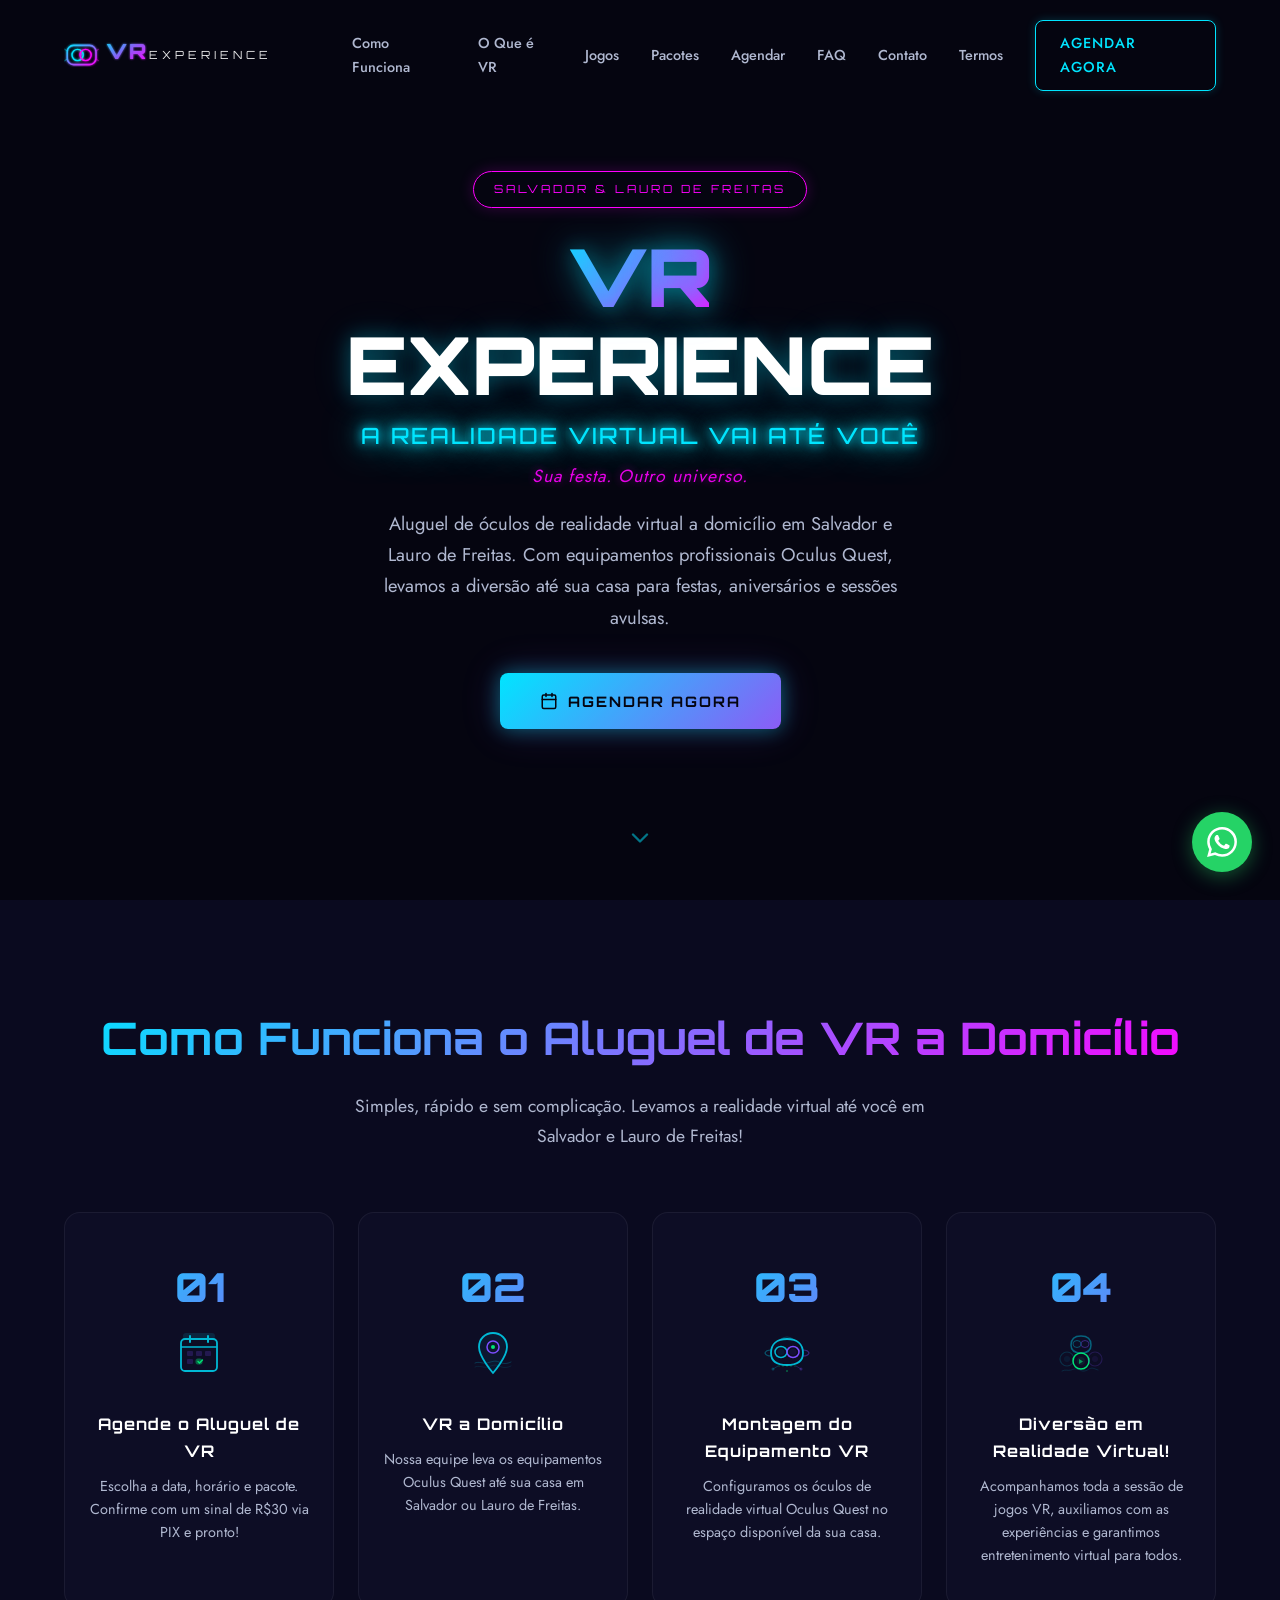
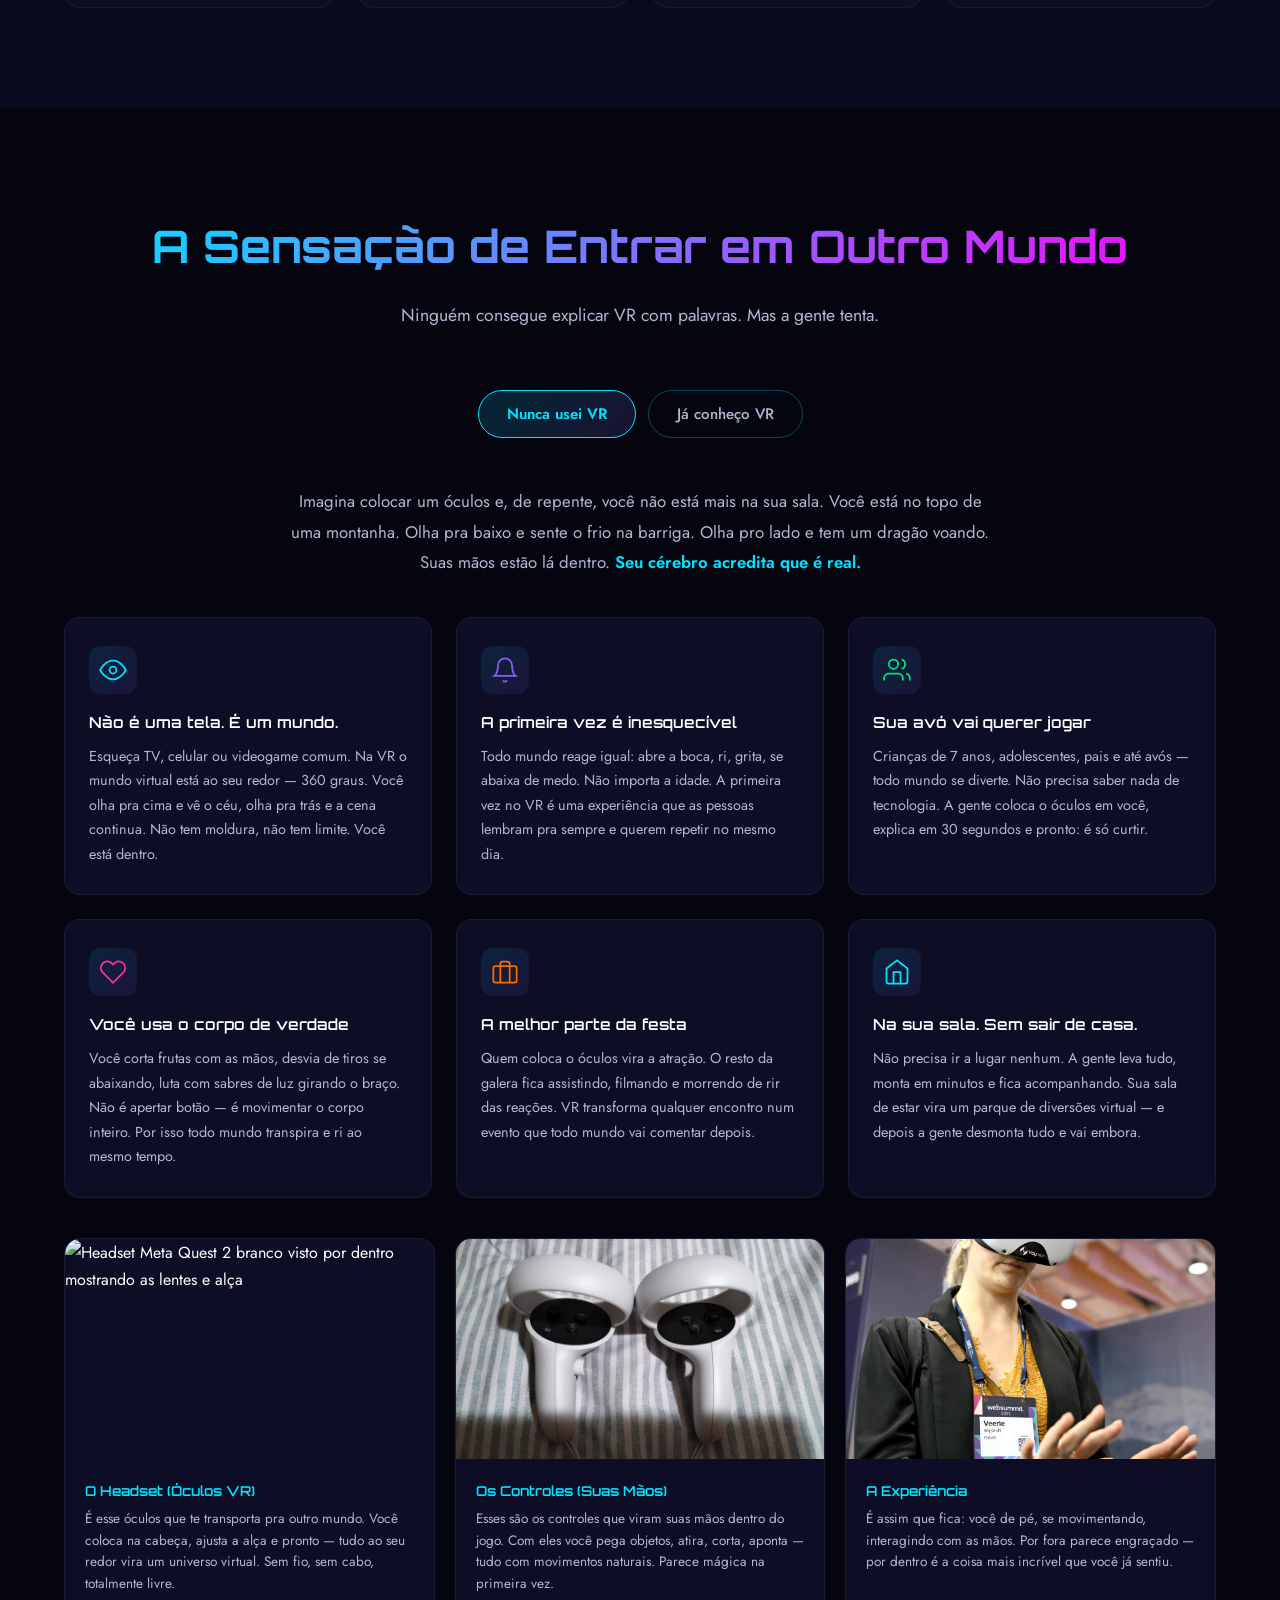
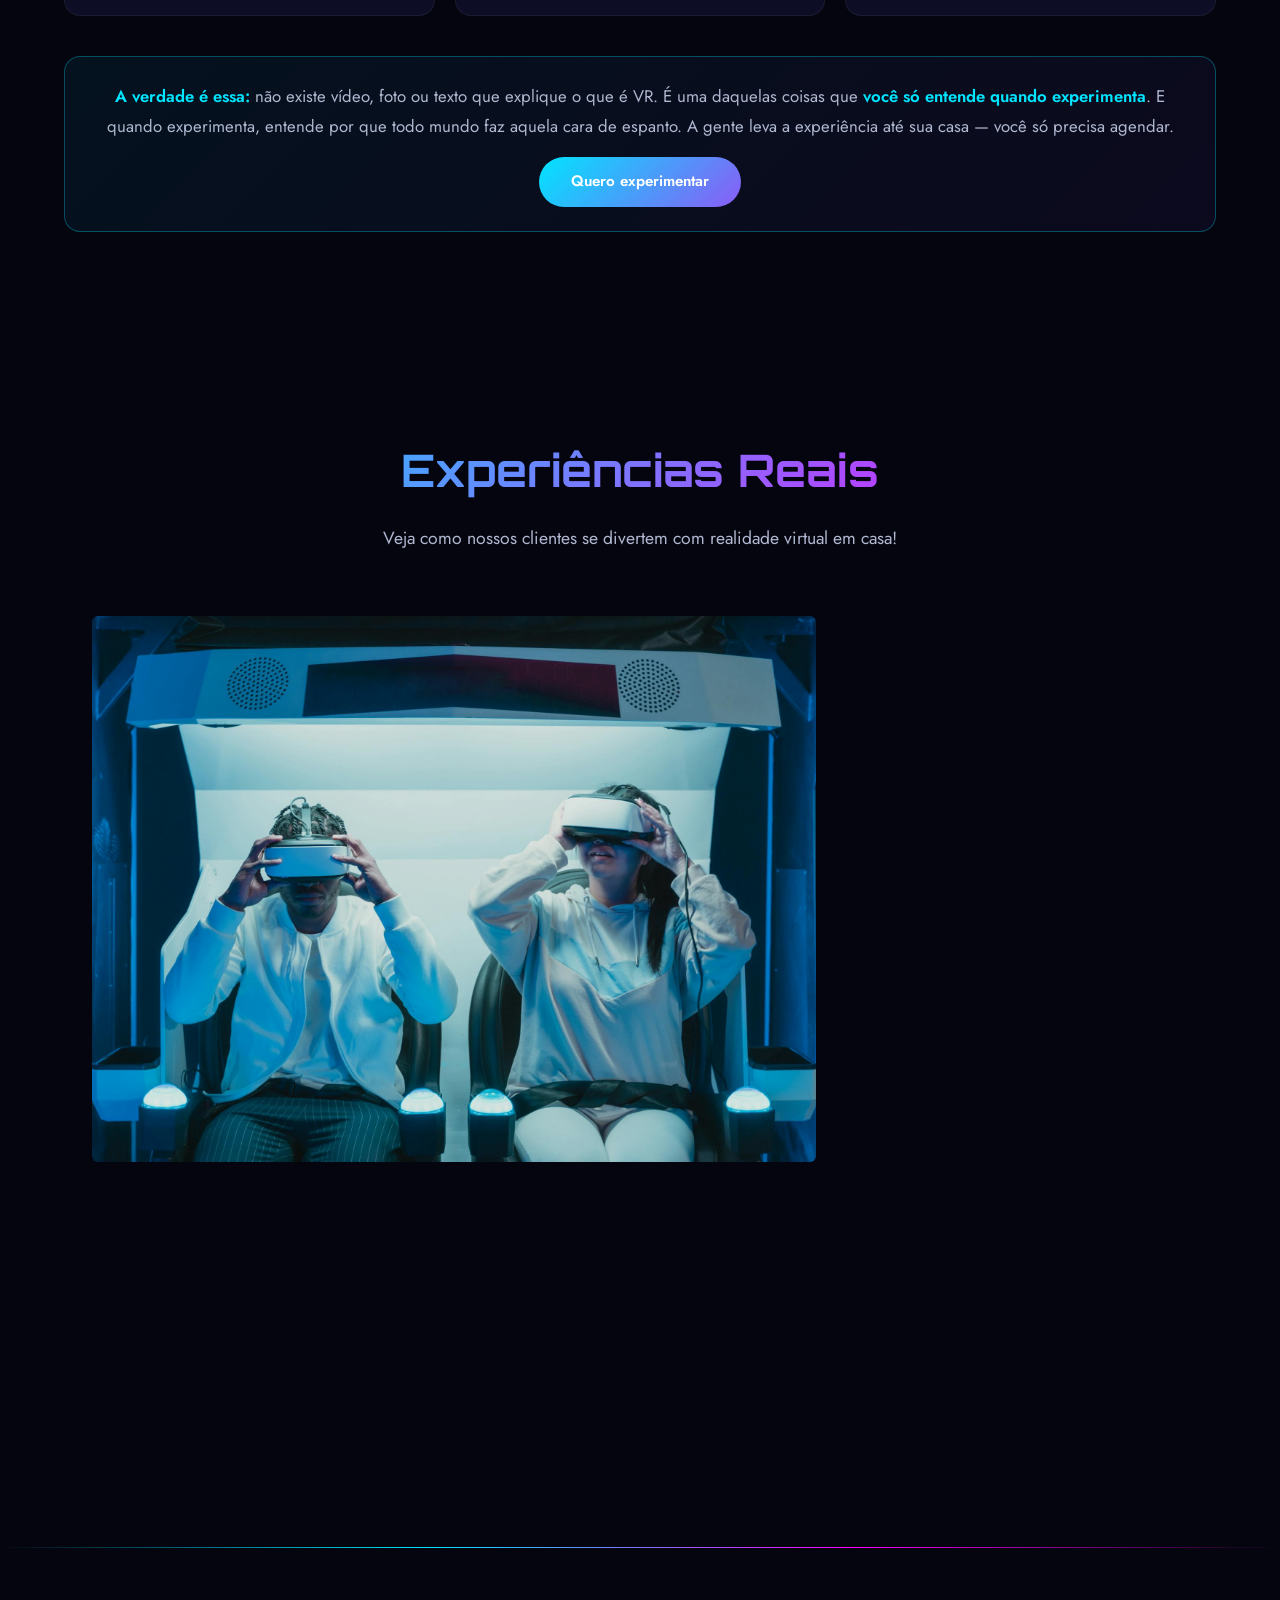
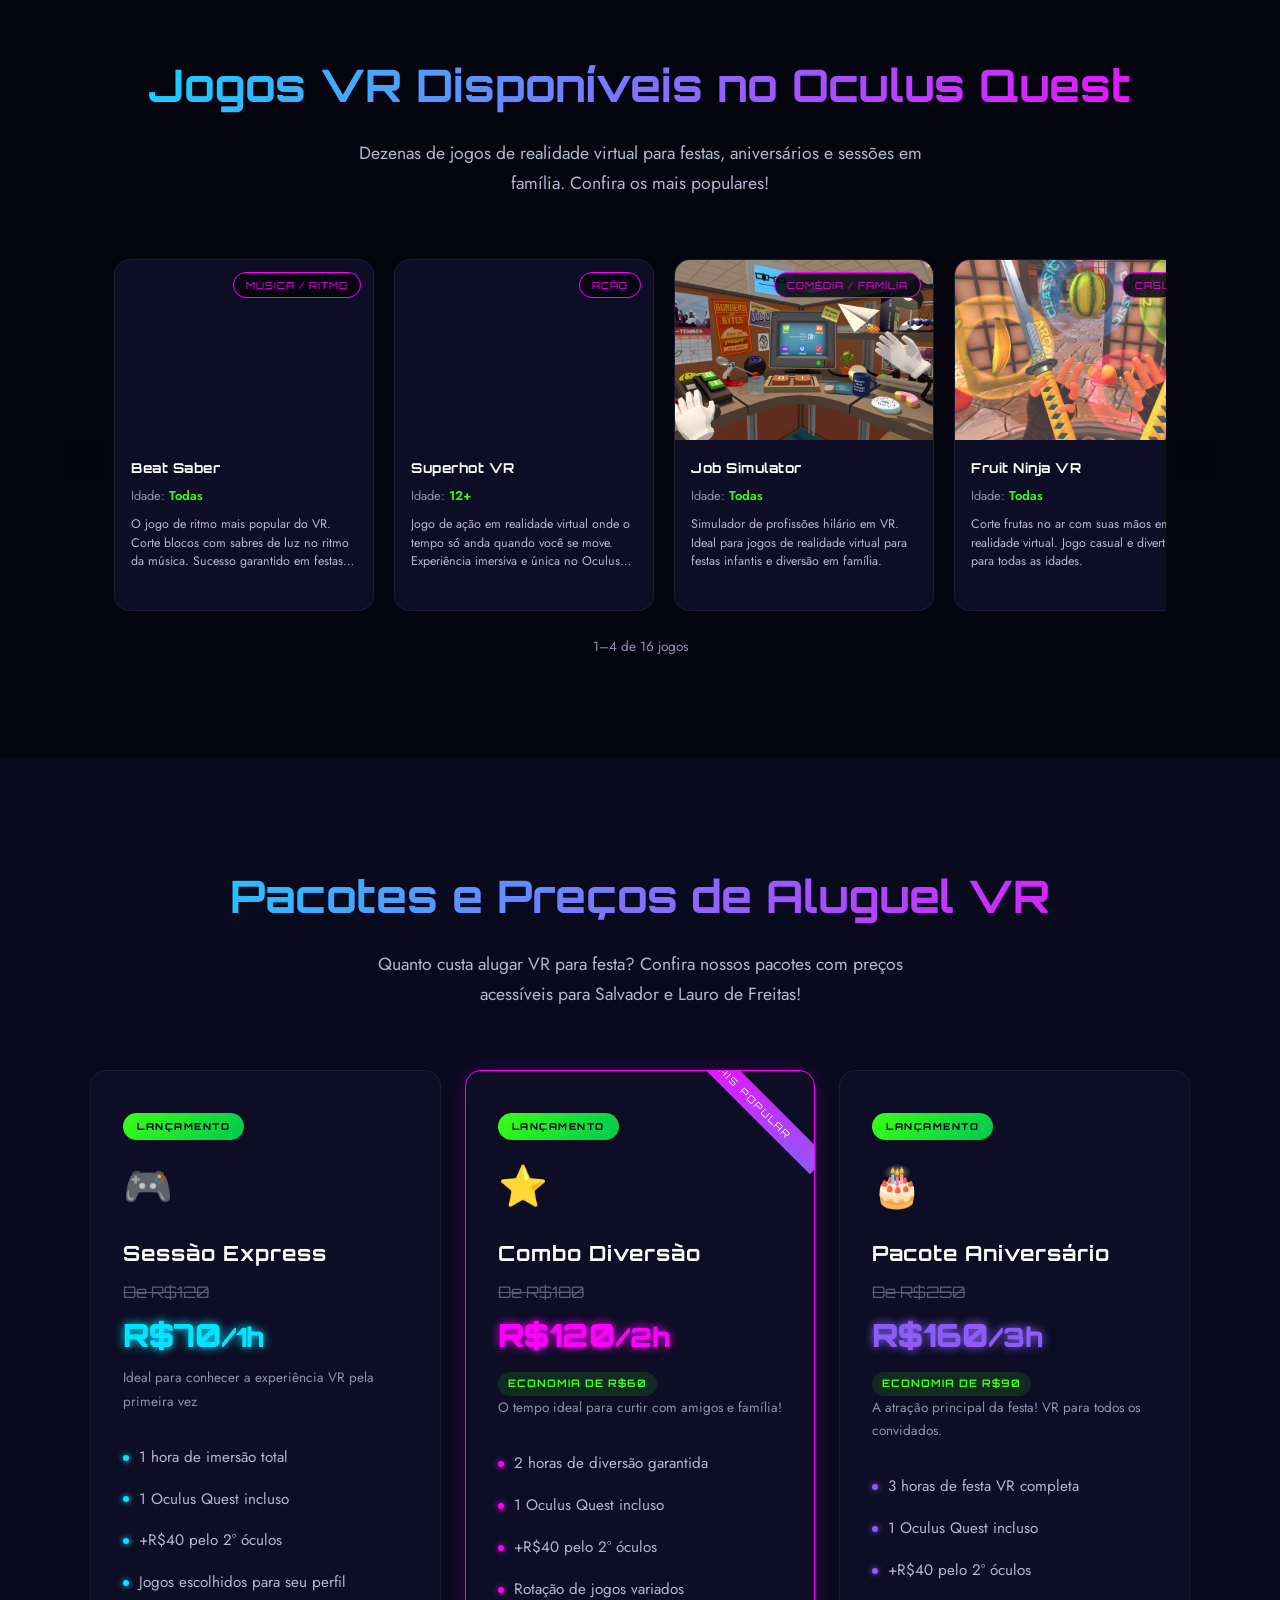
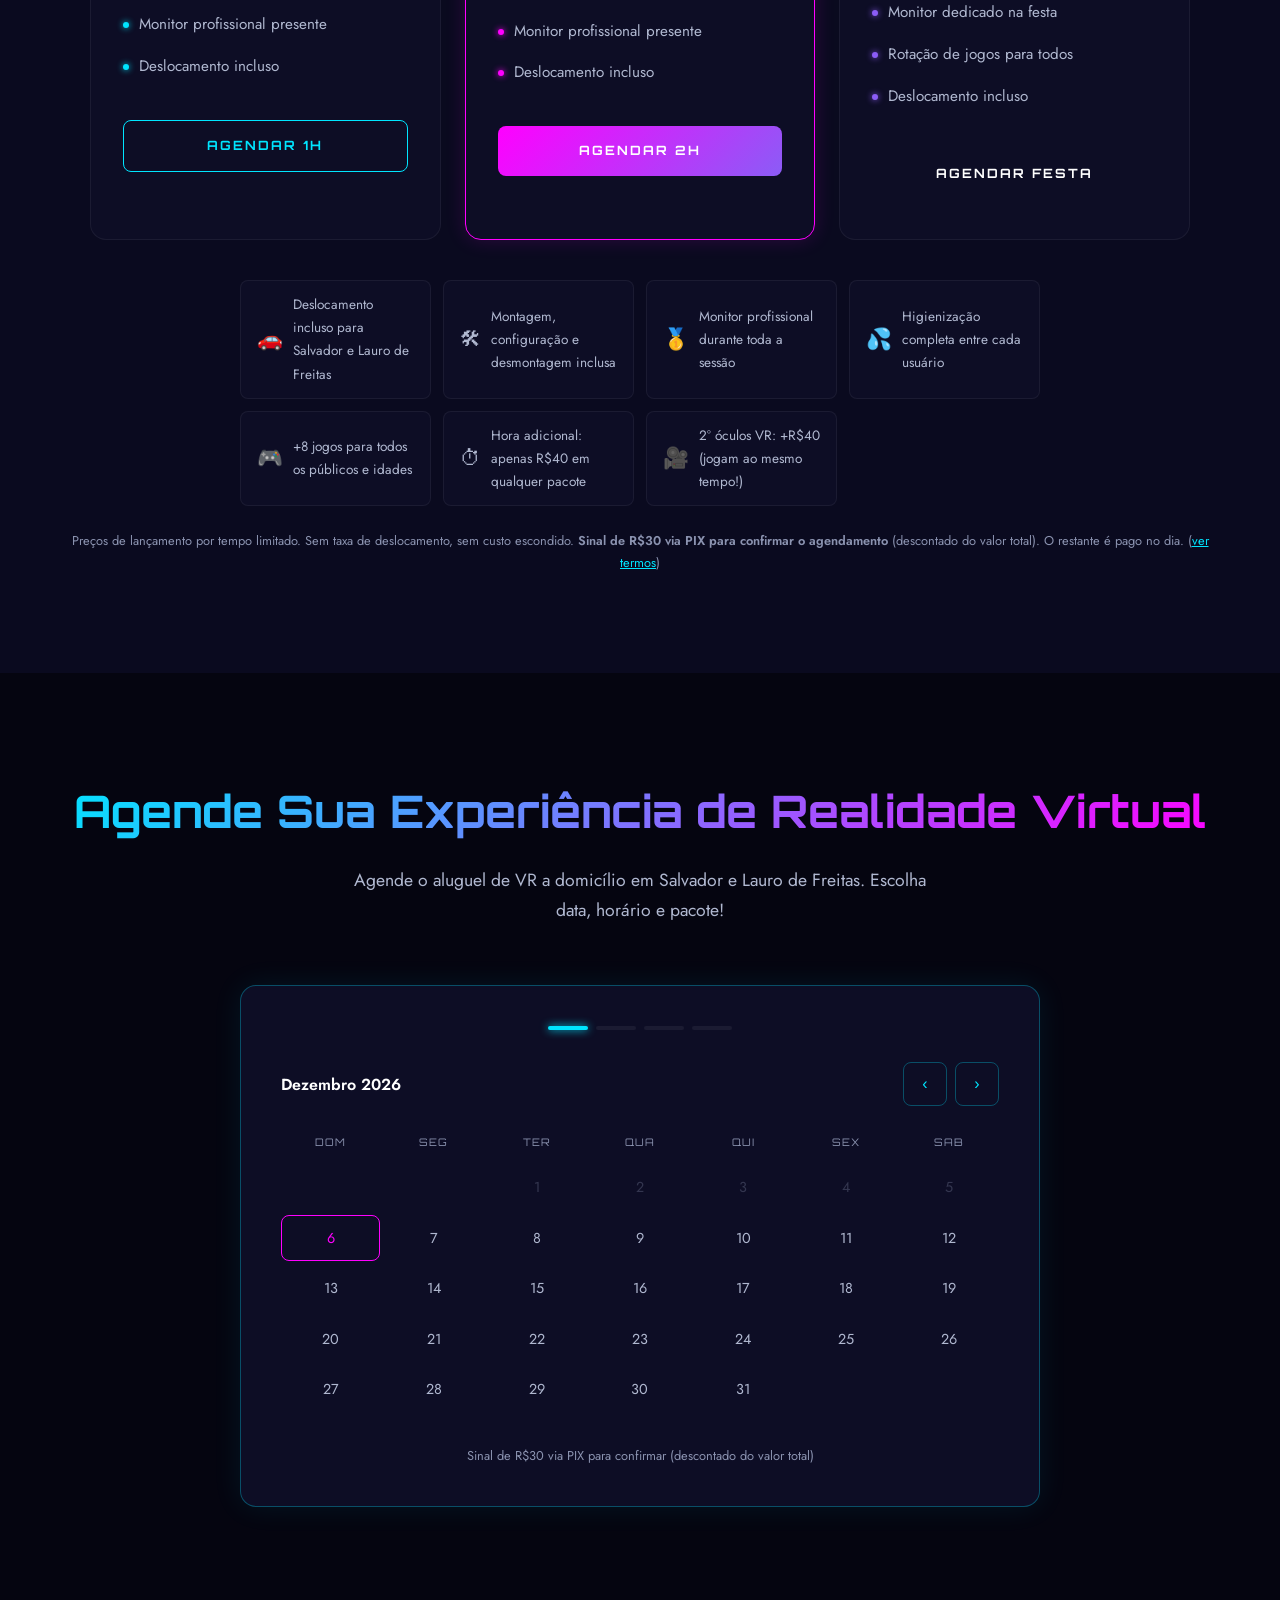
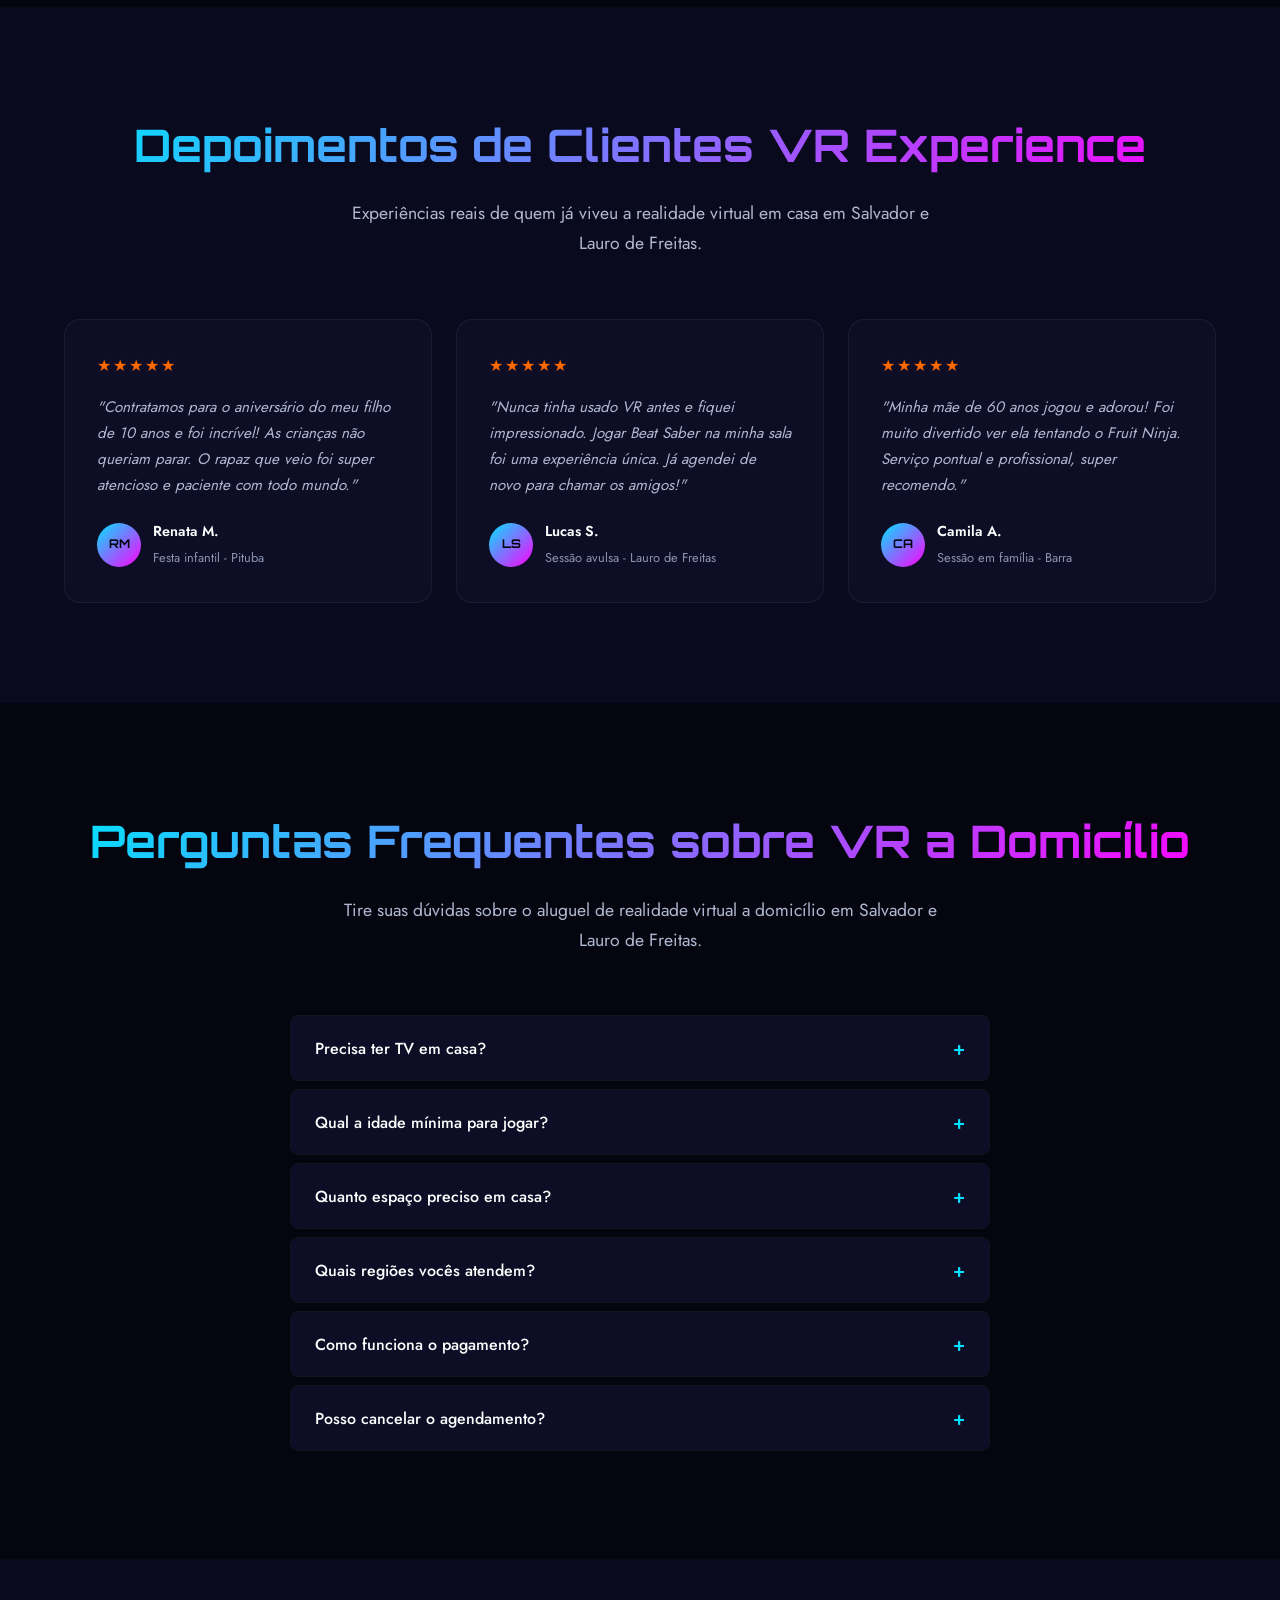
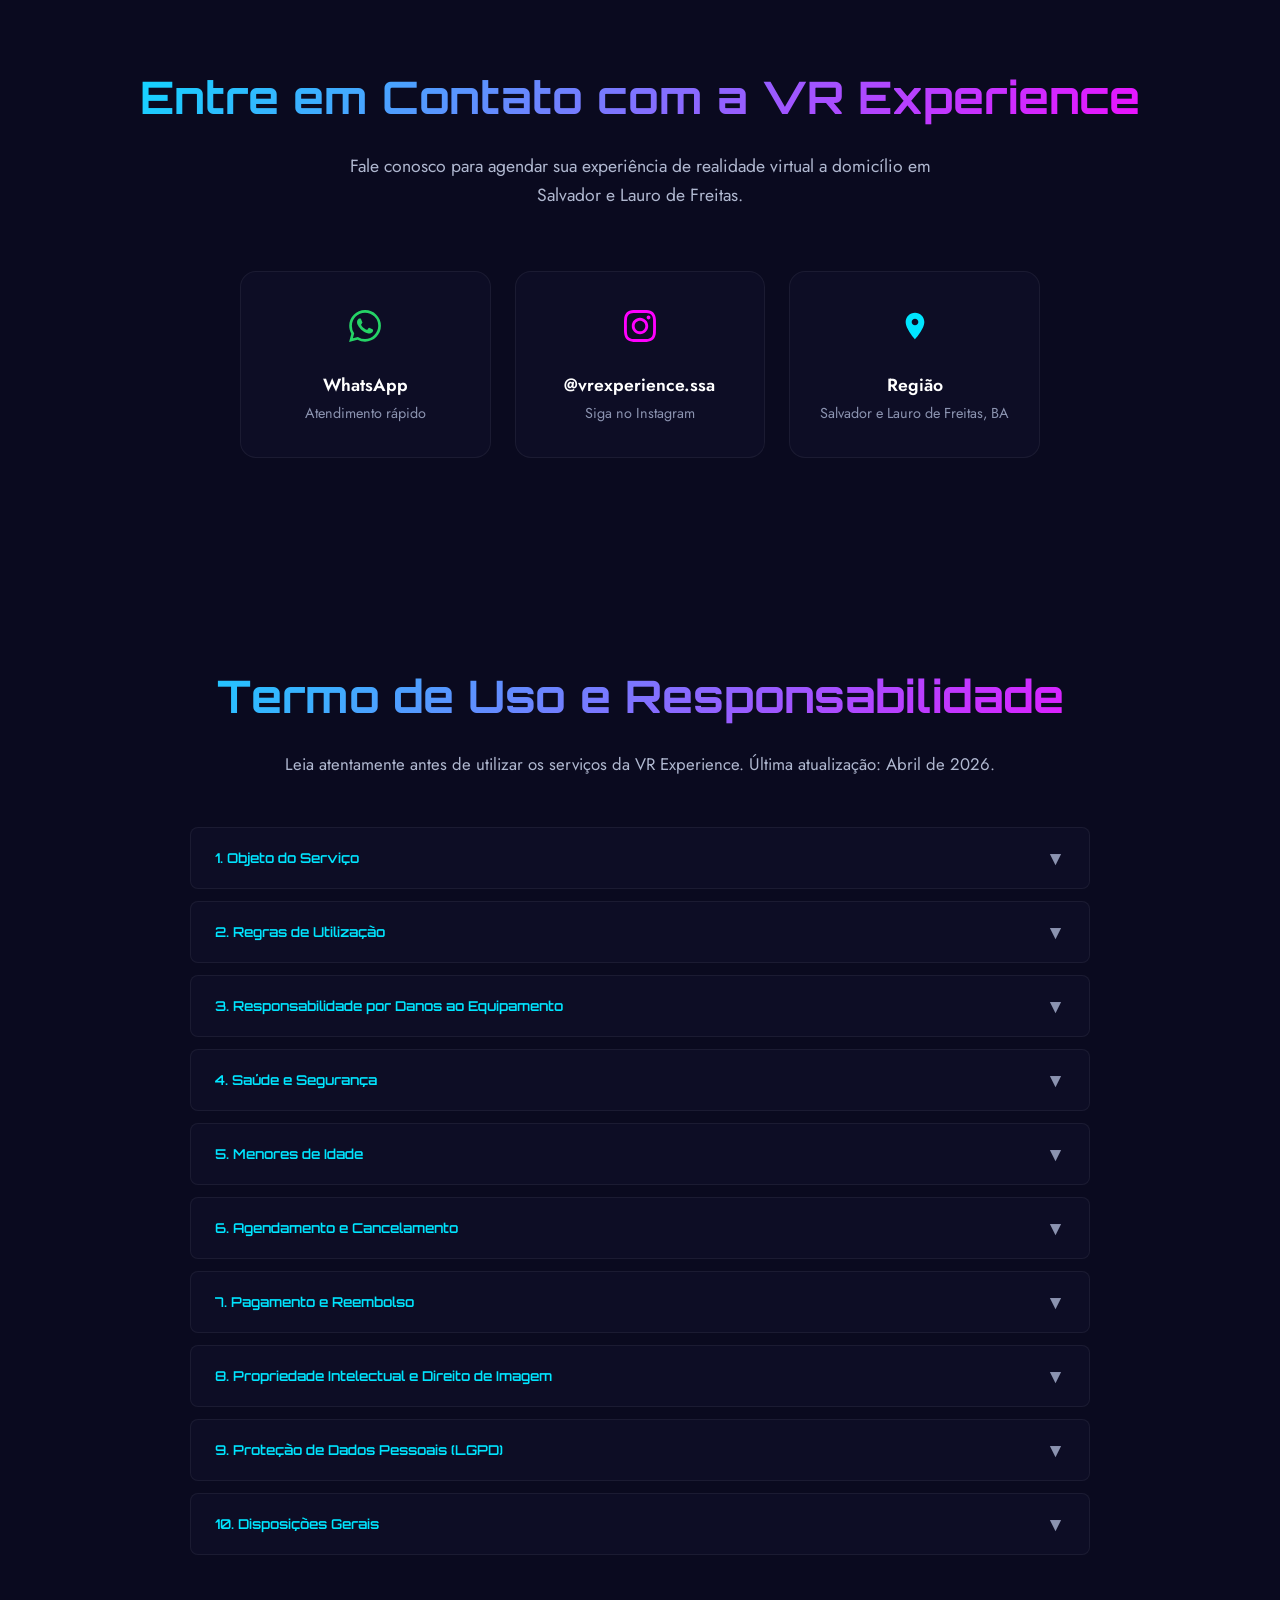
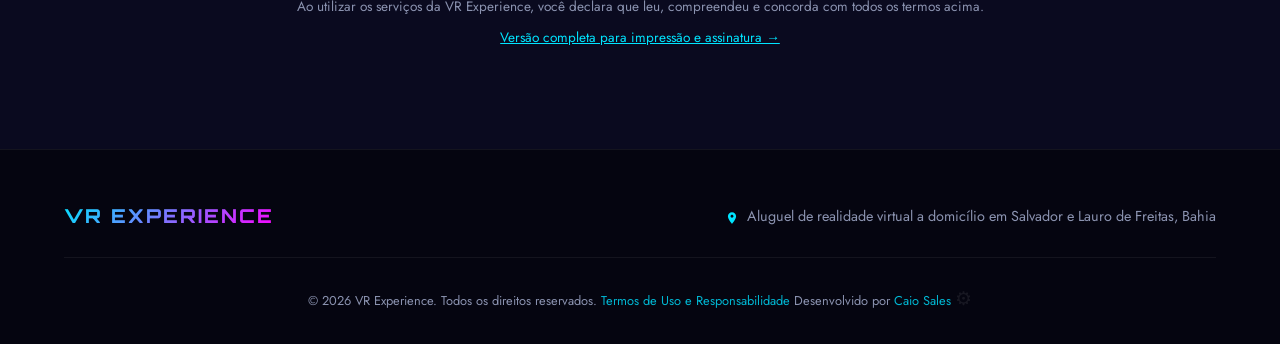
==== commit e600a426: "fix: reduce VR section content on mobile — show 3 cards + 1 photo only Co-Authored-By: Claude Opus 4" ====
--- a/index.html
+++ b/index.html
@@ -628,9 +628,17 @@
       margin-top: 4px;
     }
 
-    @media (max-width: 600px) {
+    @media (max-width: 768px) {
       .vr-tabs { flex-direction: column; align-items: center; }
       .vr-tab { width: 80%; text-align: center; }
+      .vr-intro { font-size: 0.95rem; margin-bottom: 24px; }
+      .vr-cards { grid-template-columns: 1fr; gap: 14px; }
+      .vr-card { padding: 20px 18px; }
+      .vr-card:nth-child(n+4) { display: none; }
+      .vr-card p { font-size: 0.85rem; }
+      .vr-highlight { margin-top: 24px; padding: 18px 20px; }
+      .vr-highlight p { font-size: 0.9rem !important; }
+      .vr-specs { grid-template-columns: repeat(2, 1fr); gap: 12px; }
     }
 
     /* ===== EQUIPAMENTO VR ===== */
@@ -681,9 +689,13 @@
     @media (max-width: 768px) {
       .equip-grid {
         grid-template-columns: 1fr;
-        gap: 16px;
+        gap: 14px;
+        margin-top: 24px;
       }
+      .equip-card:nth-child(n+2) { display: none; }
       .equip-card img { height: 200px; }
+      .equip-info { padding: 14px; }
+      .equip-info p { font-size: 0.83rem; }
     }
 
     /* ===== EXPERIENCIAS ===== */
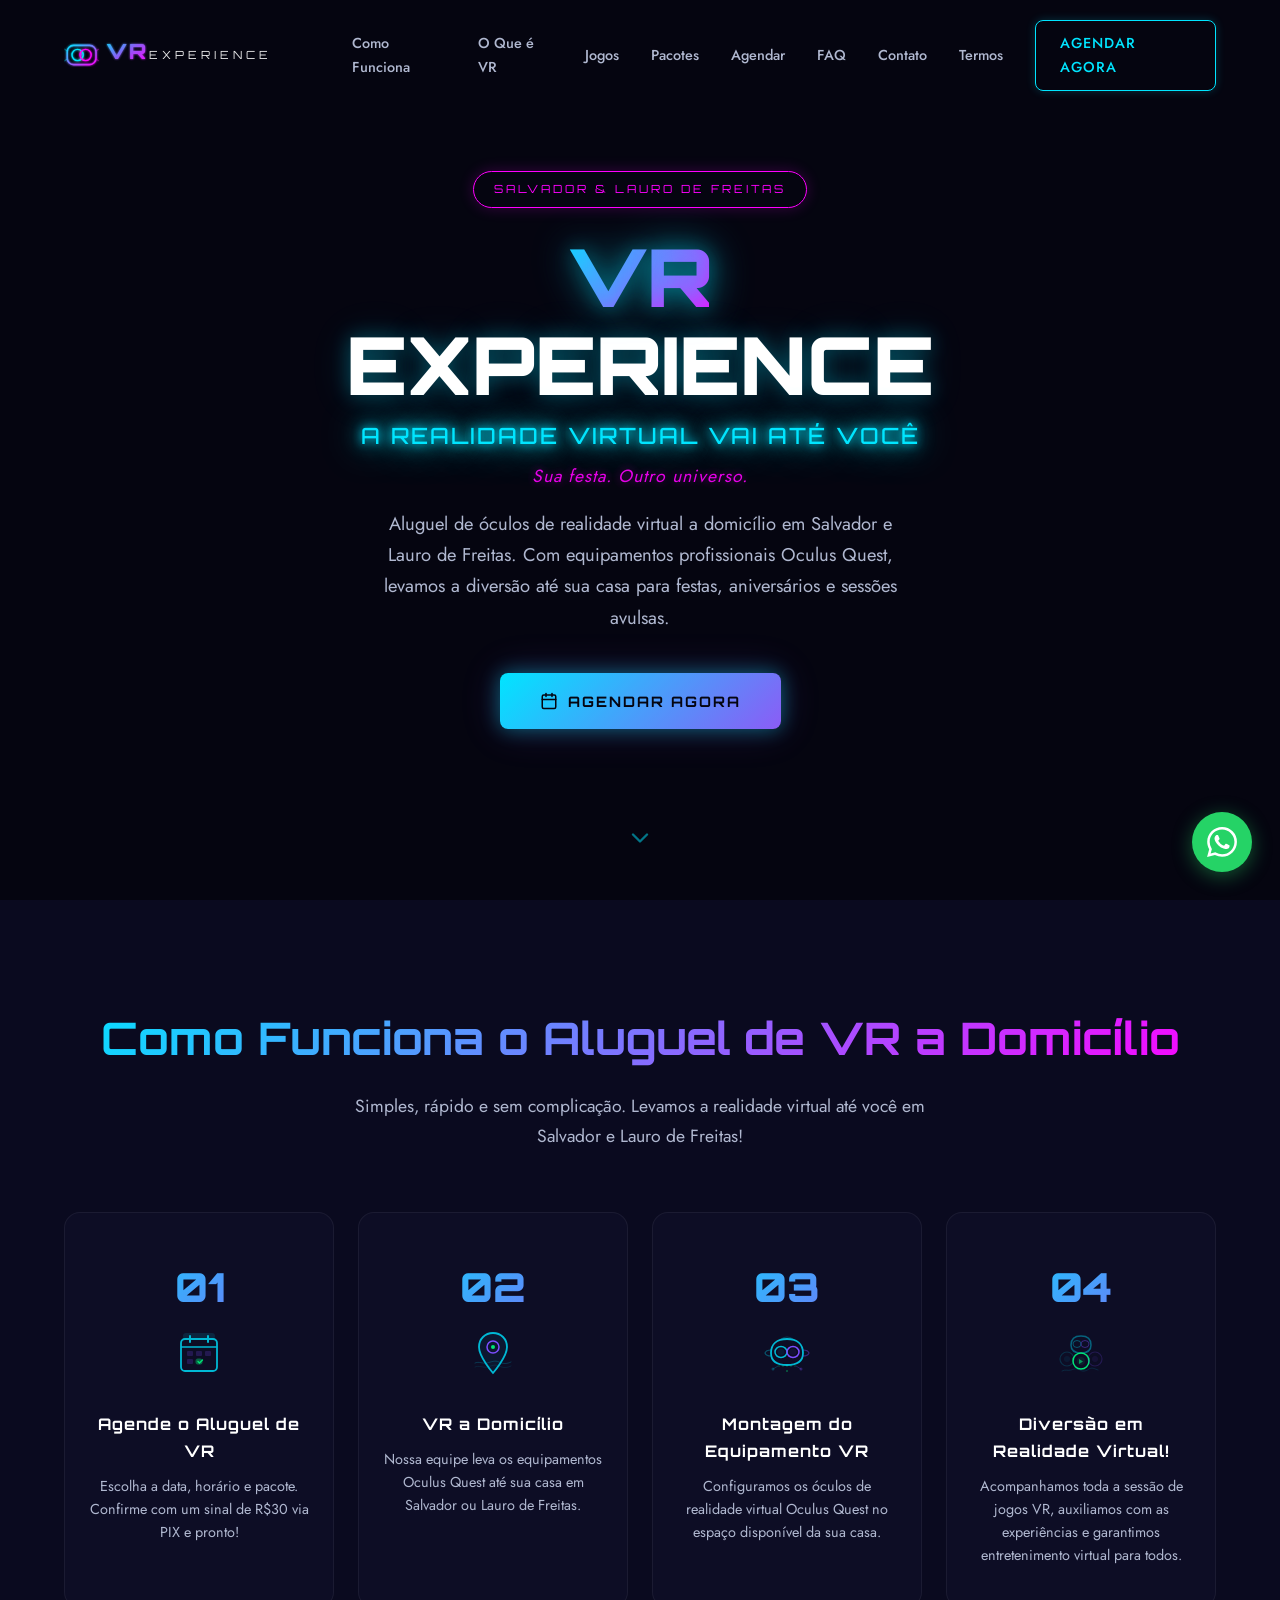
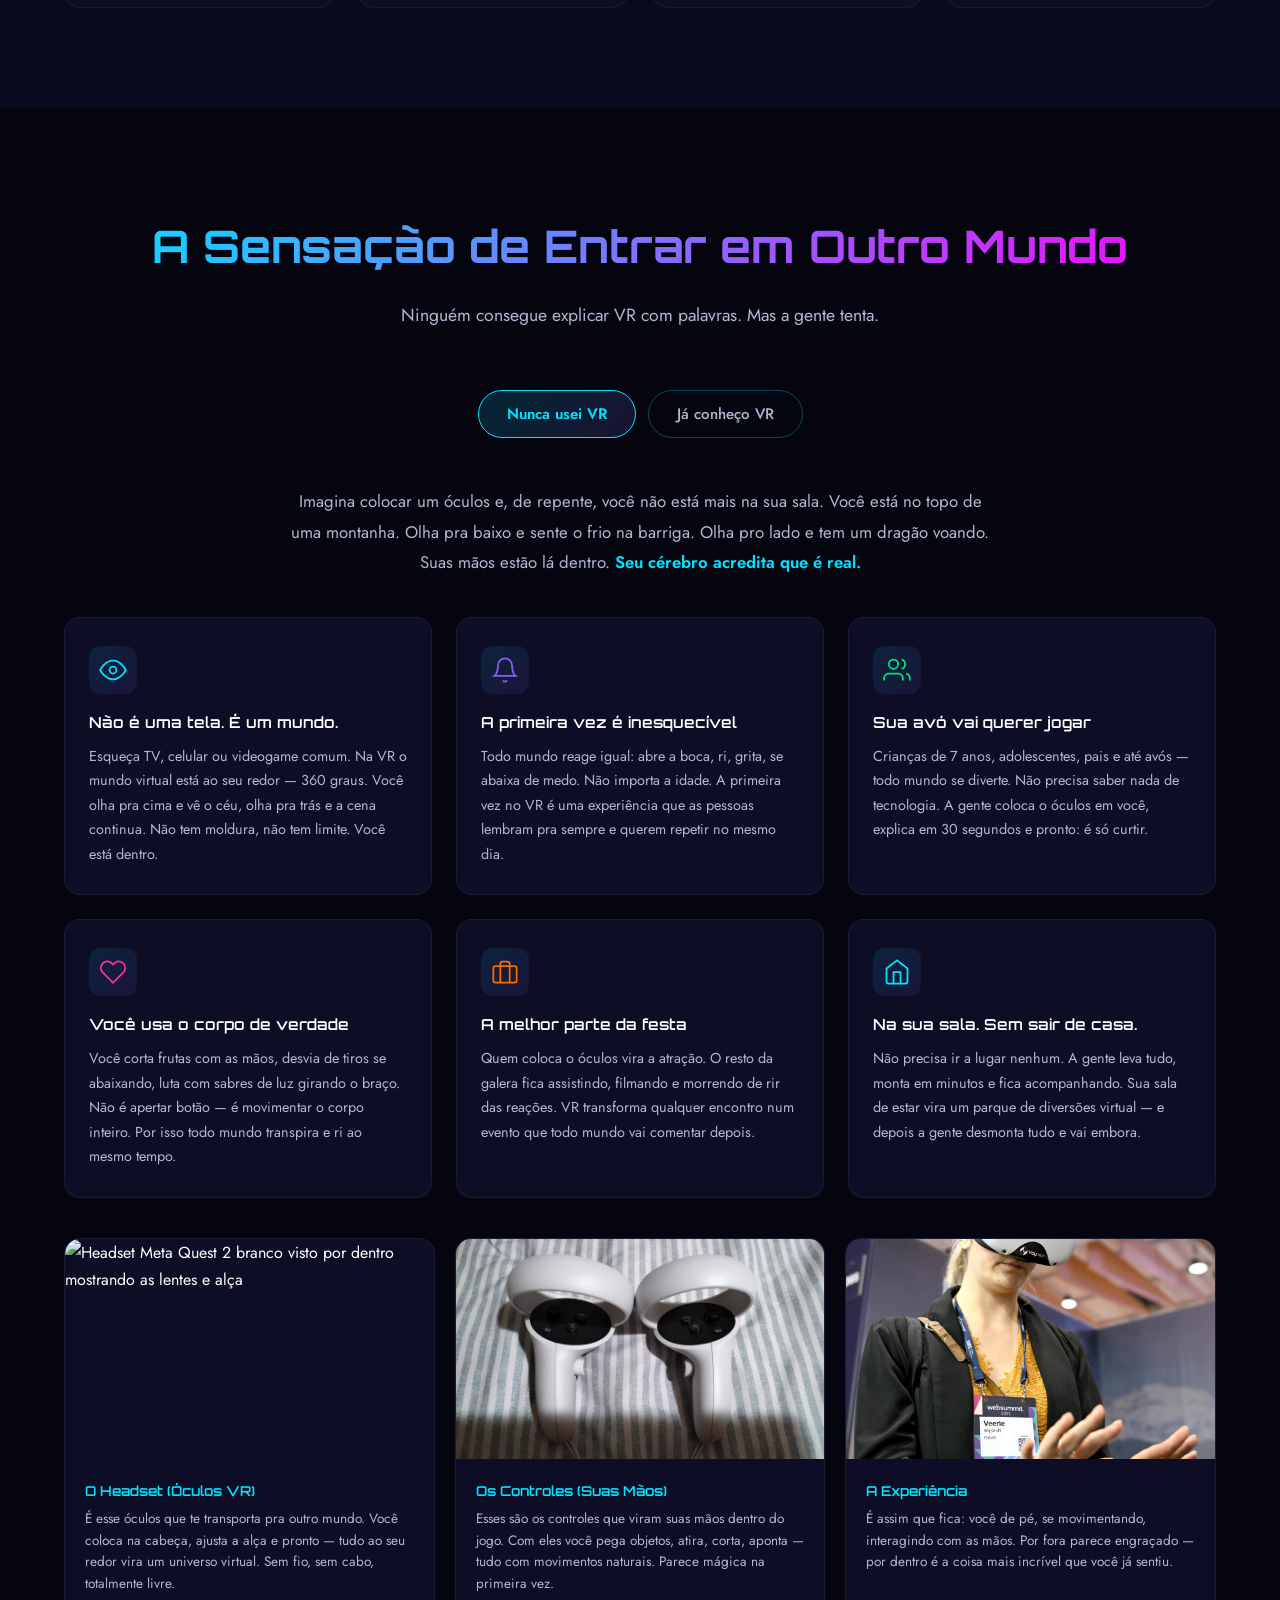
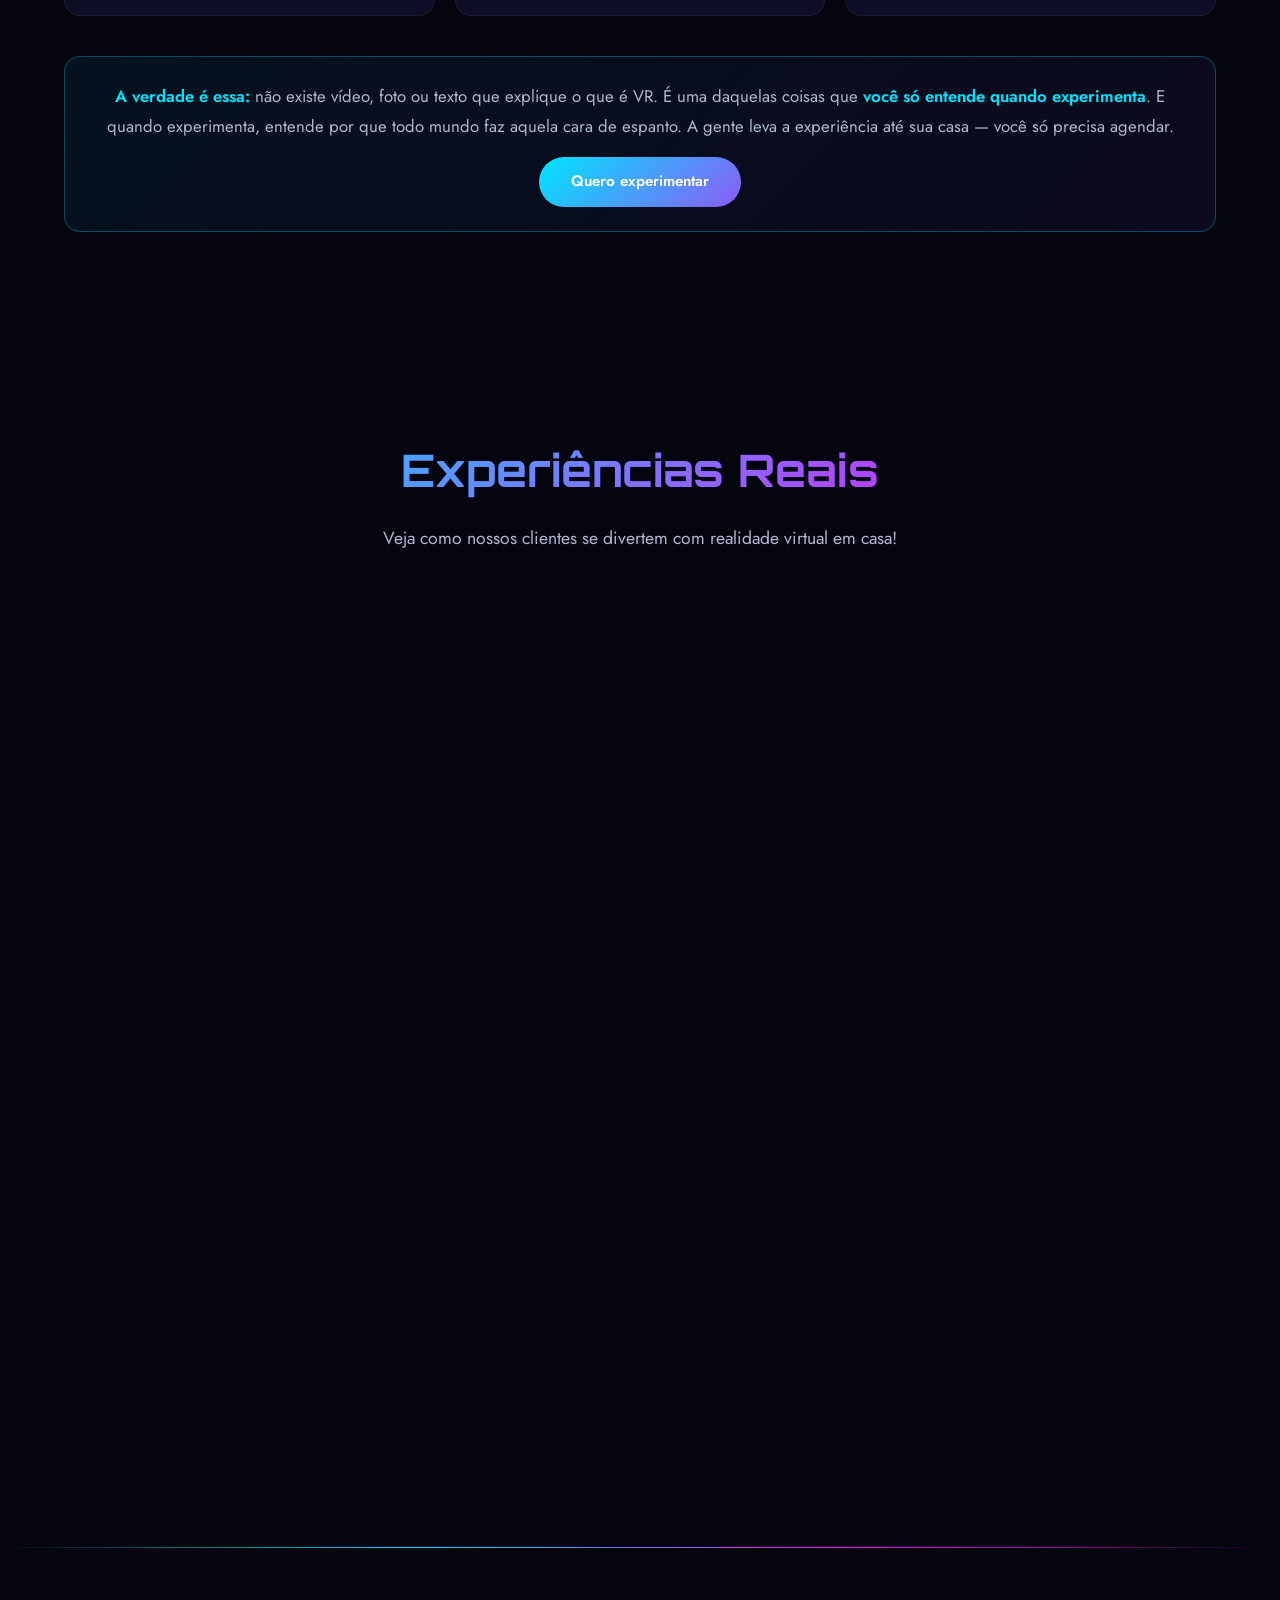
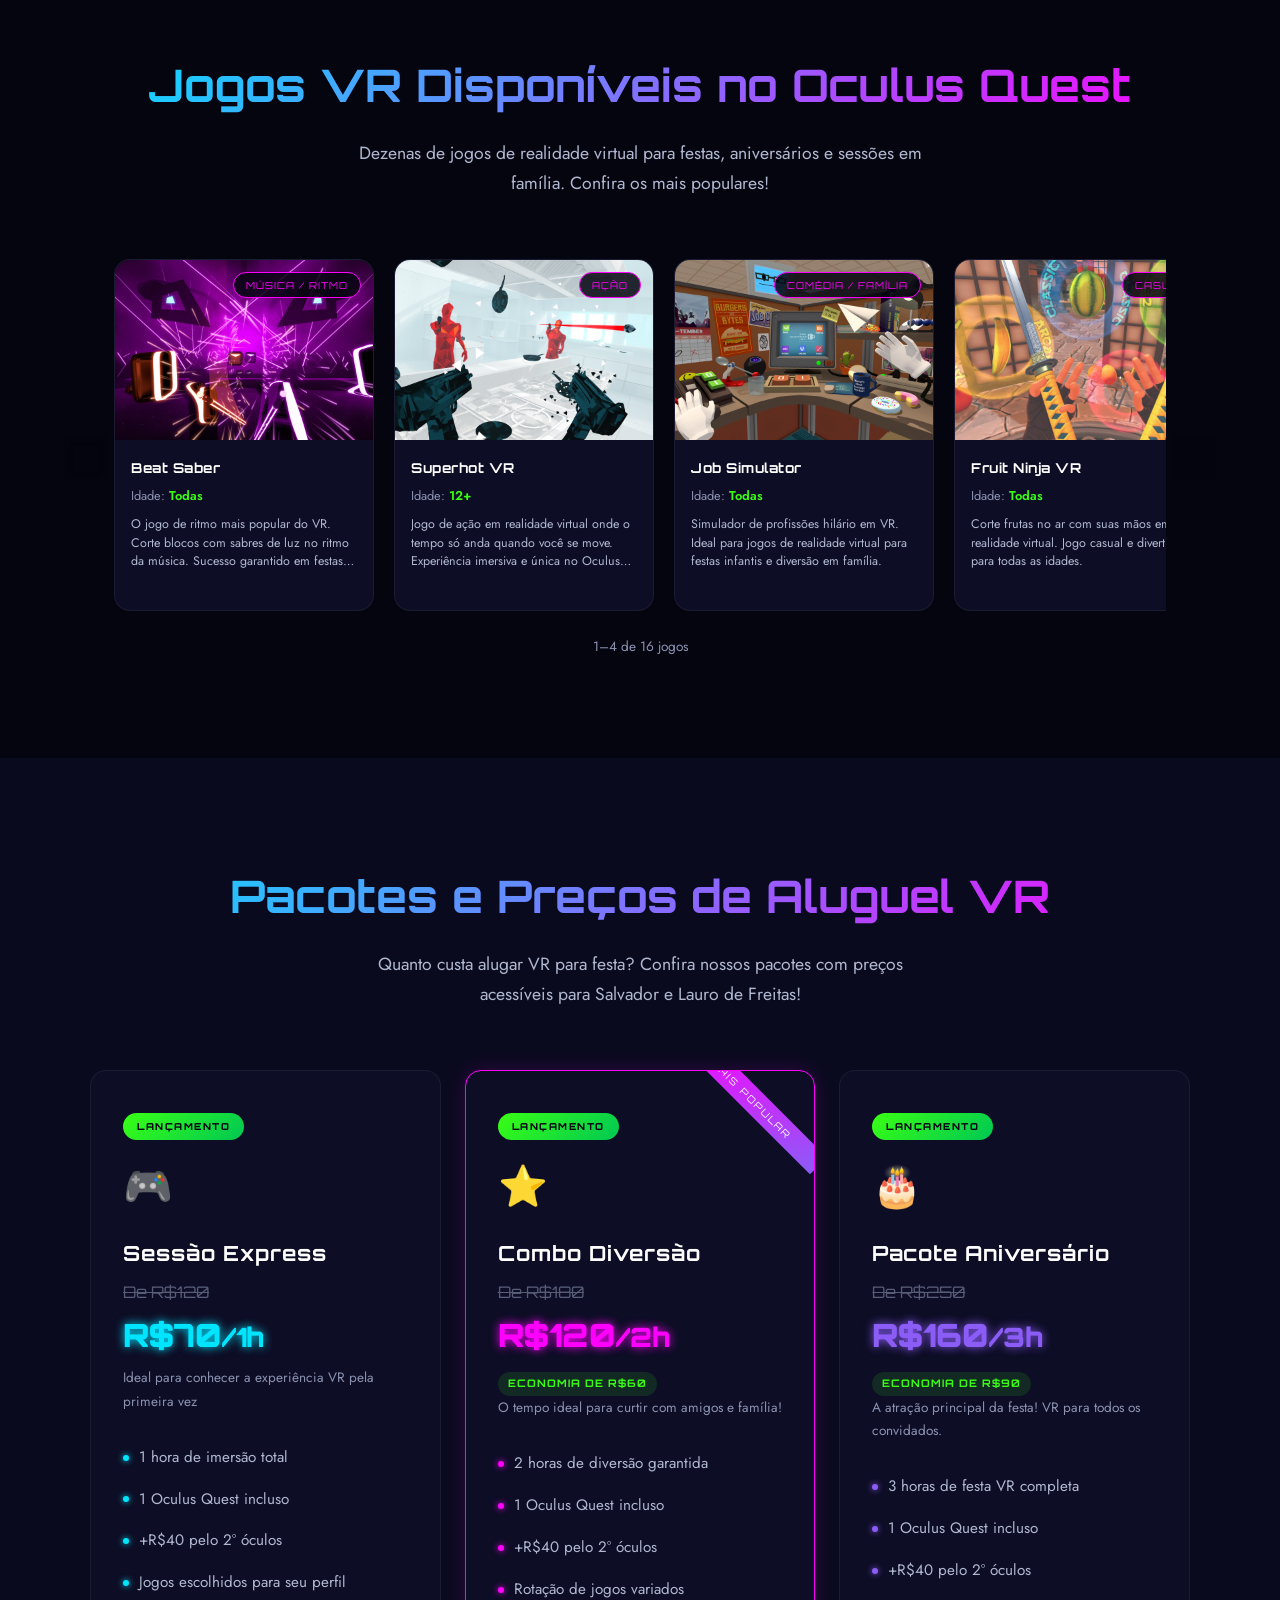
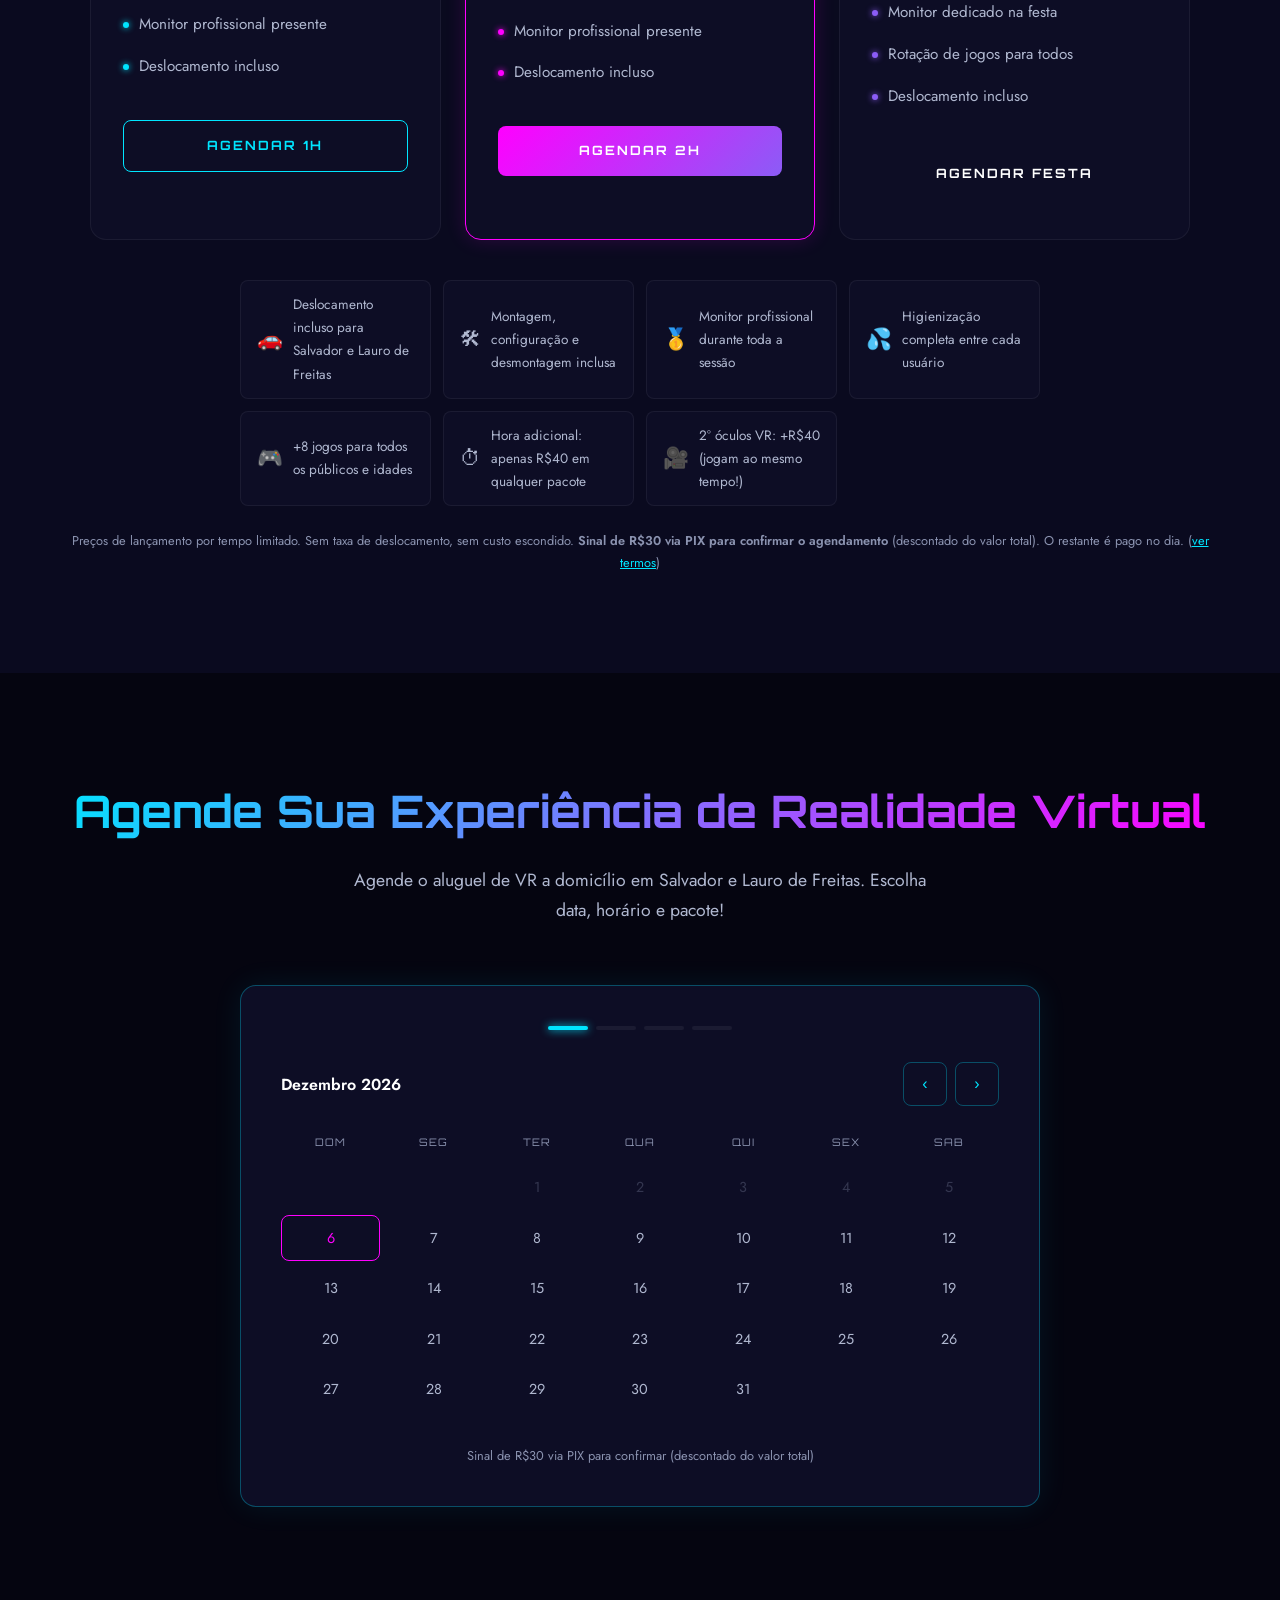
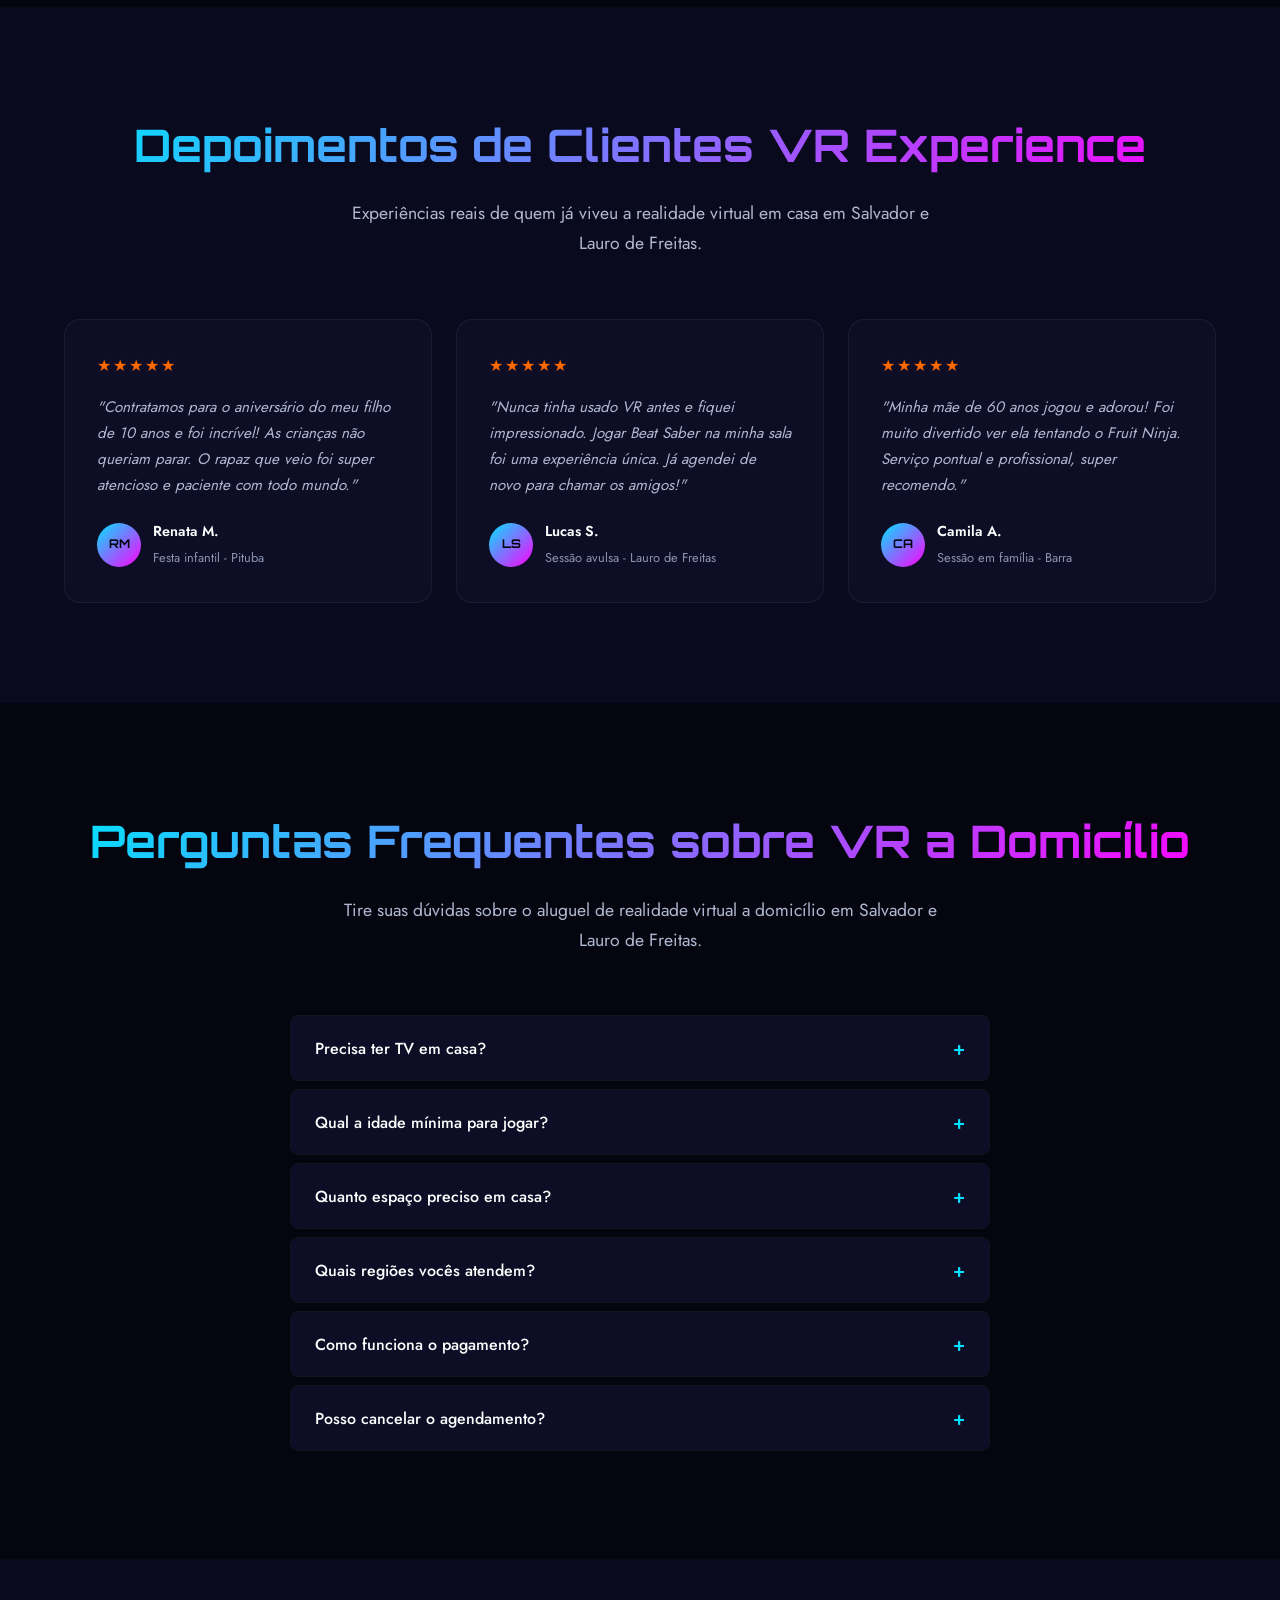
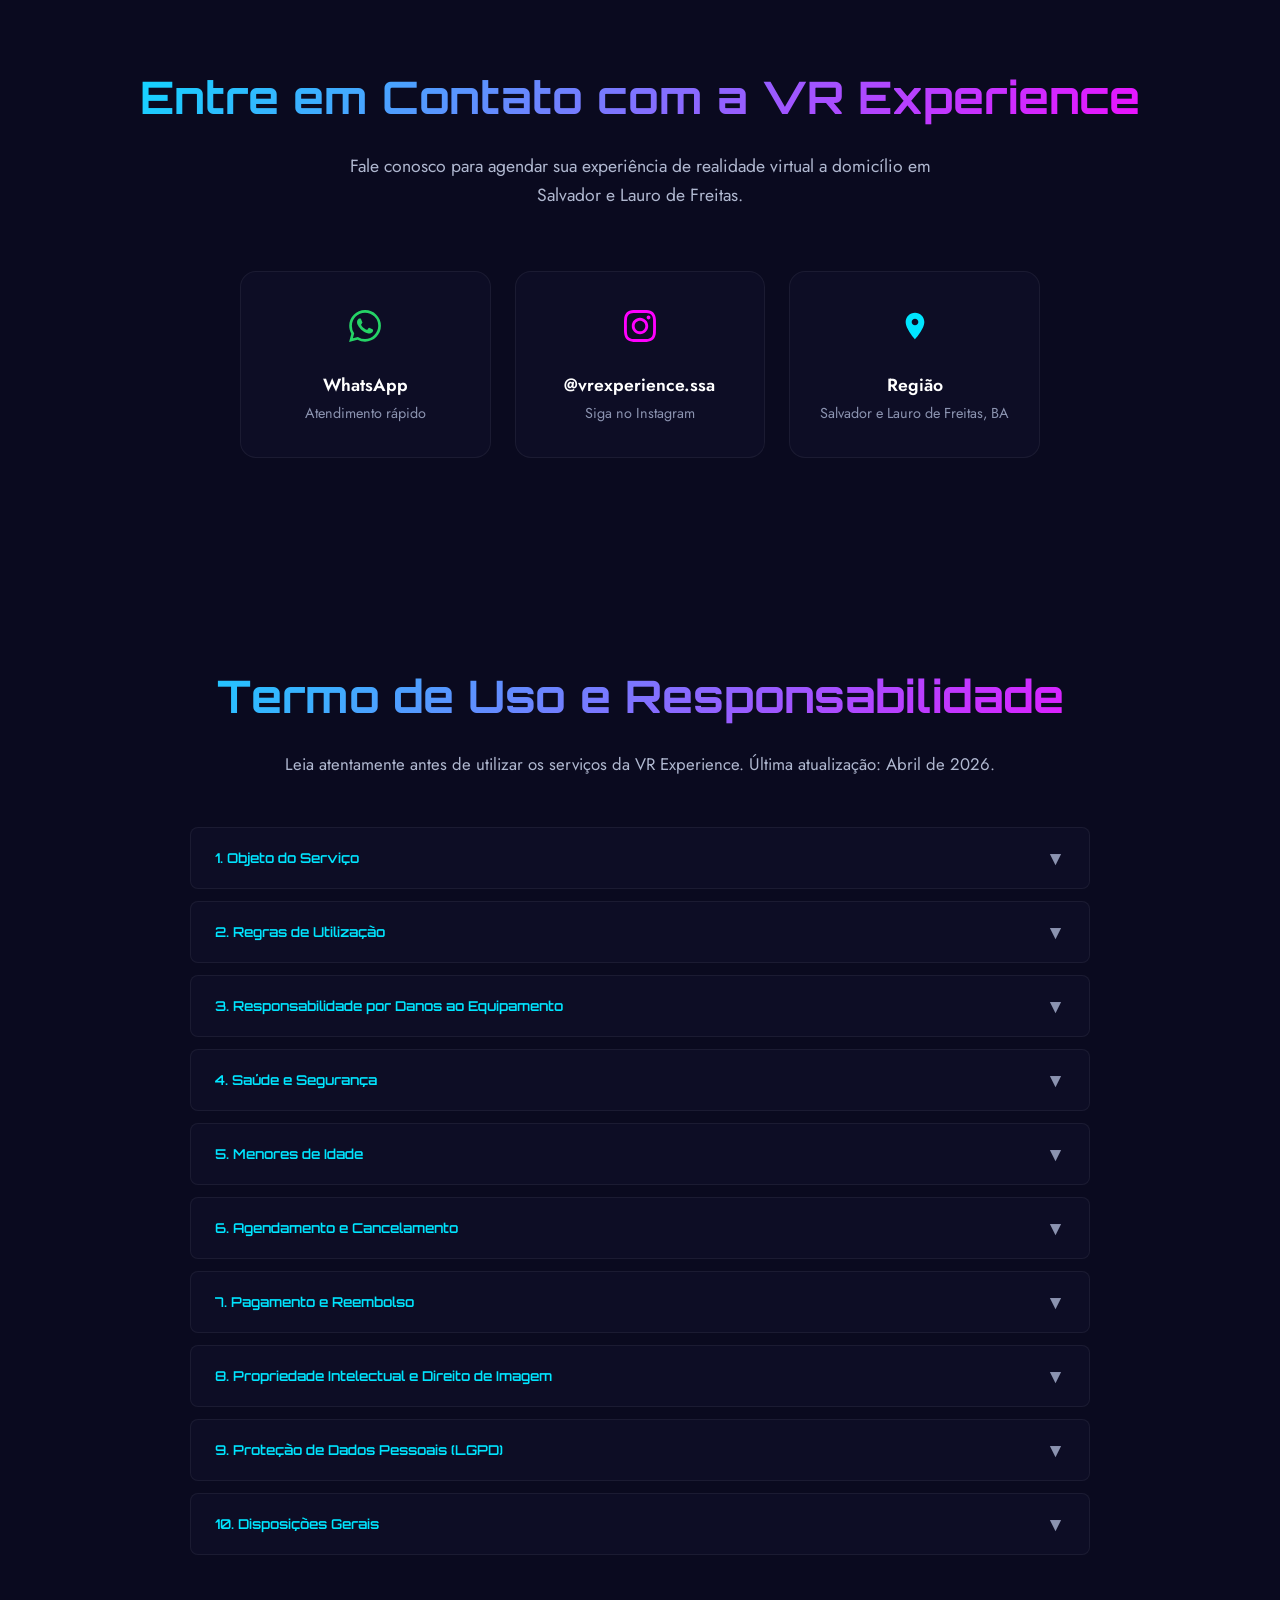
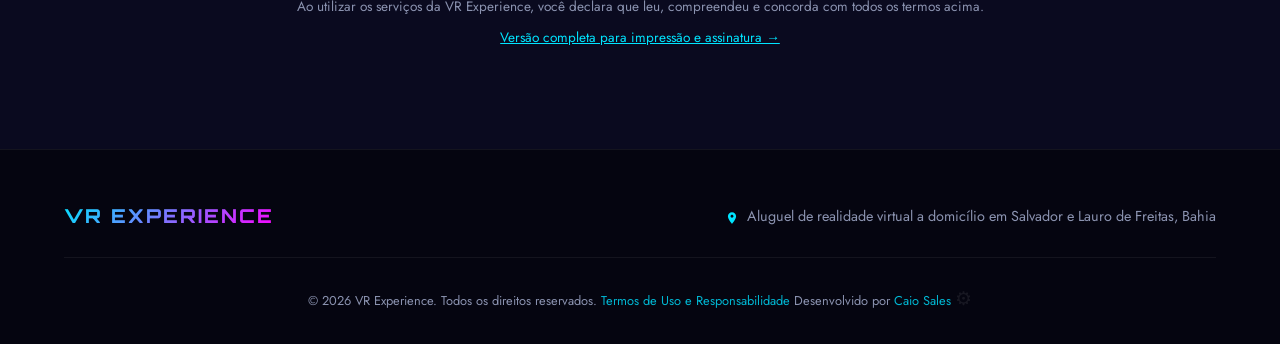
==== commit a3f7beeb: "fix(mobile): hide heavy sections and reduce content for cleaner mobile UX Hide O que é VR, Galeria, " ====
--- a/index.html
+++ b/index.html
@@ -2204,6 +2204,20 @@
     }
 
     @media (max-width: 768px) {
+      /* Hide heavy sections on mobile for cleaner experience */
+      #oque-vr,
+      #galeria,
+      #termos { display: none; }
+
+      /* Hide nav links to hidden sections */
+      .nav-links a[href="#oque-vr"] { display: none; }
+
+      /* Reduce testimonials to 2 */
+      .testimonial-card:nth-child(n+3) { display: none; }
+
+      /* Reduce FAQ to 4 items */
+      .faq-item:nth-child(n+5) { display: none; }
+
       .hamburger { display: flex; }
 
       .nav-logo svg {
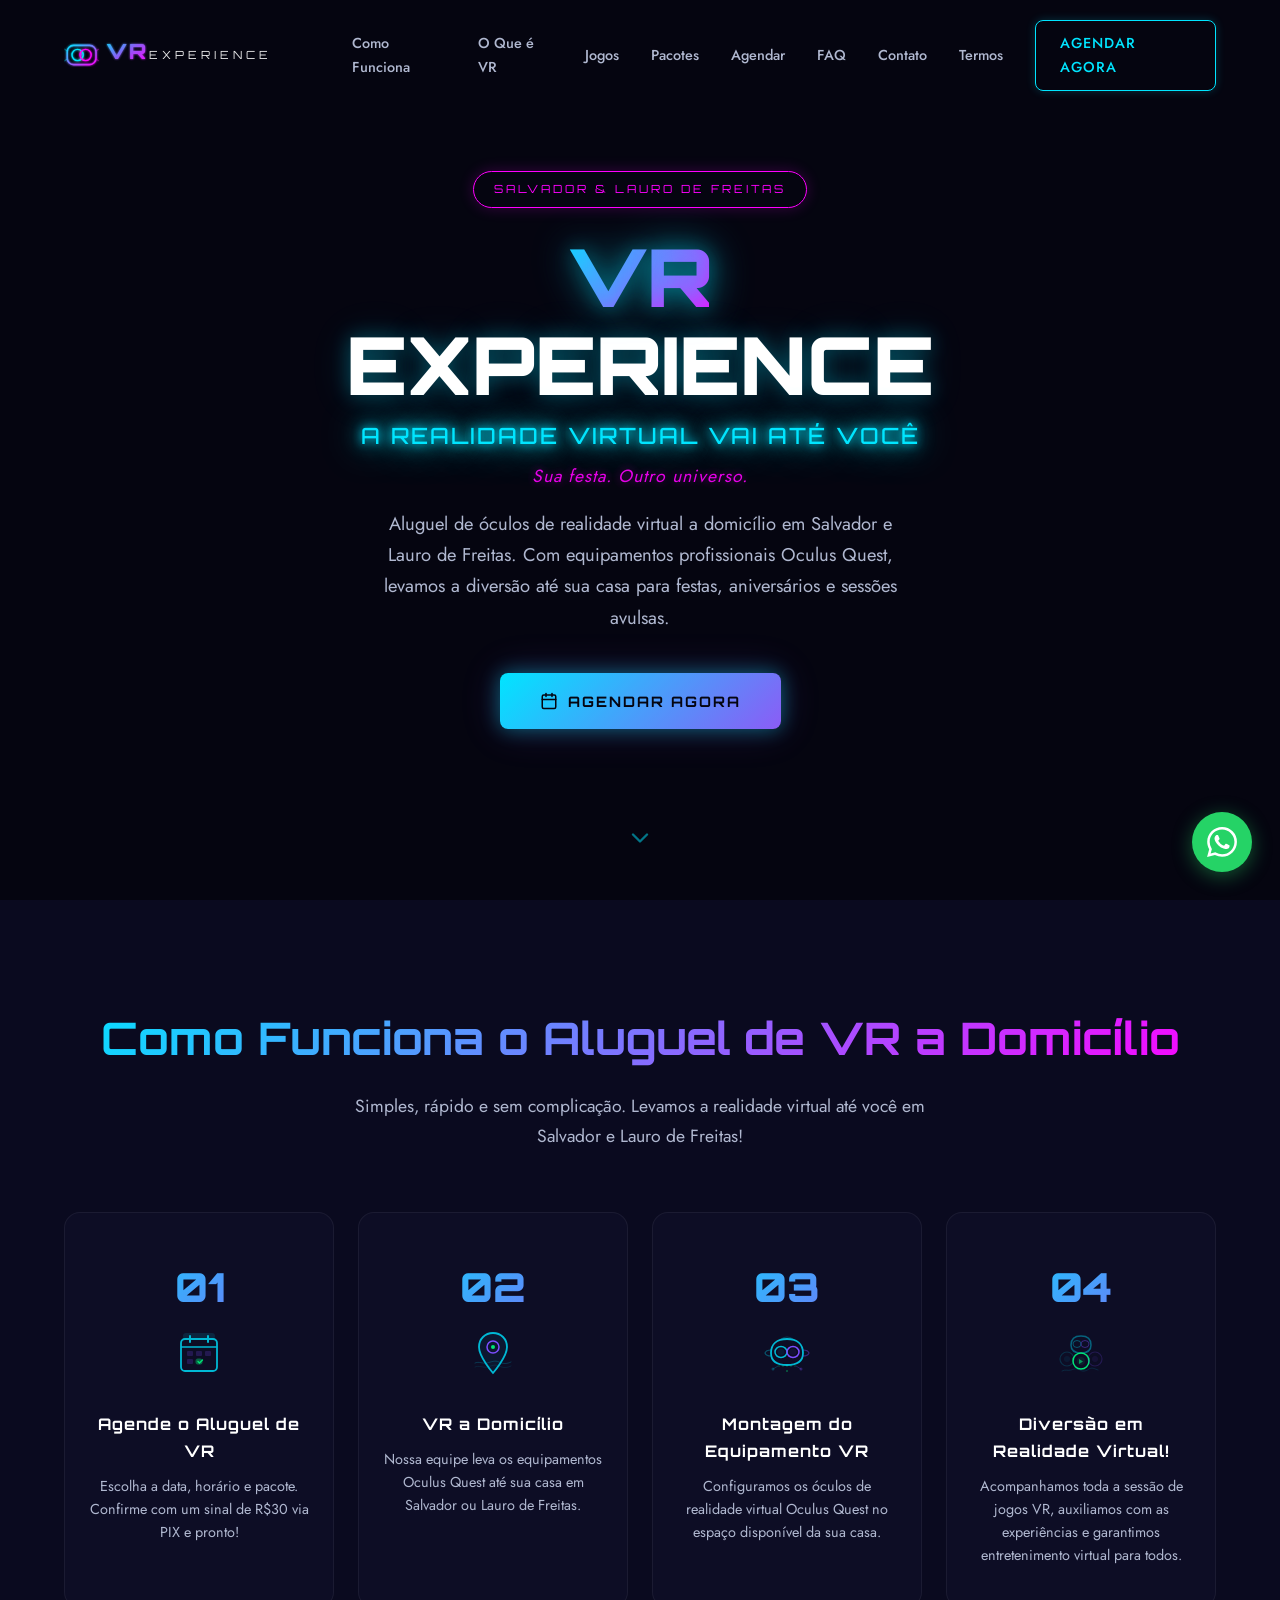
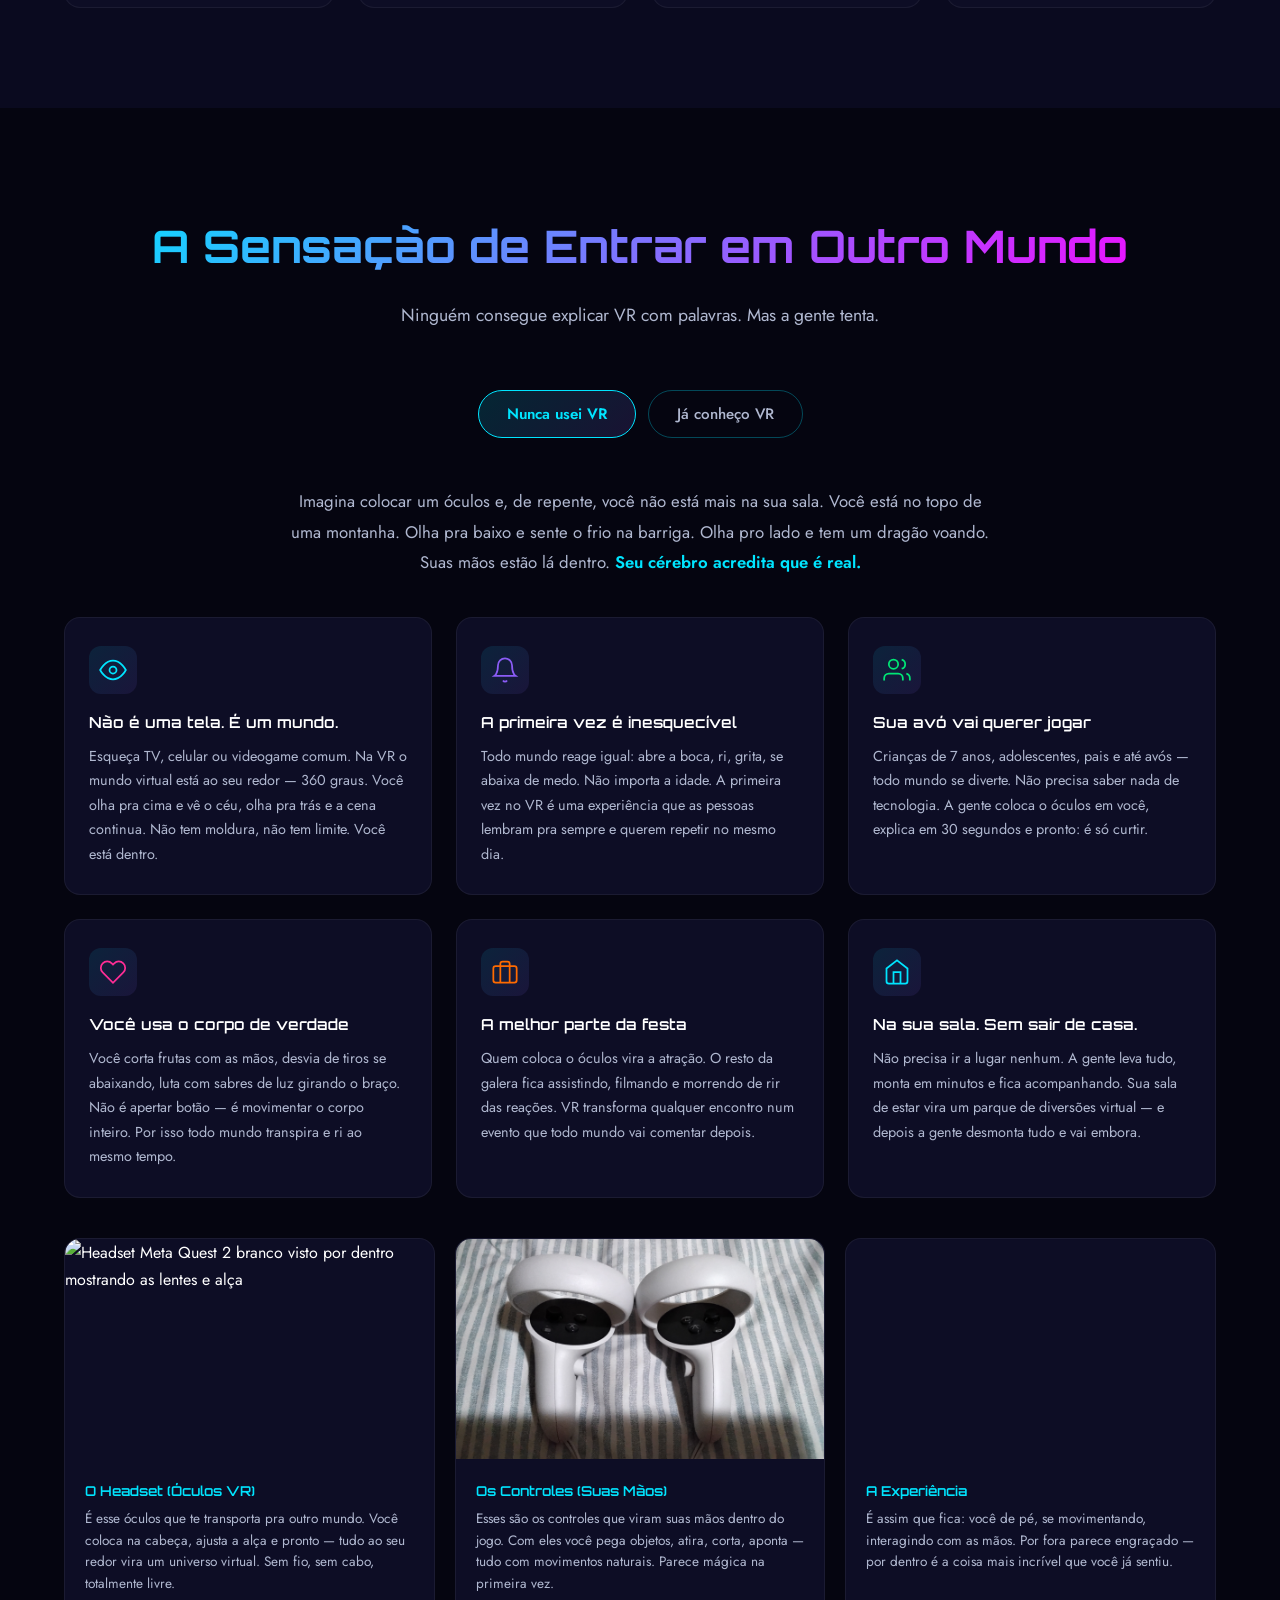
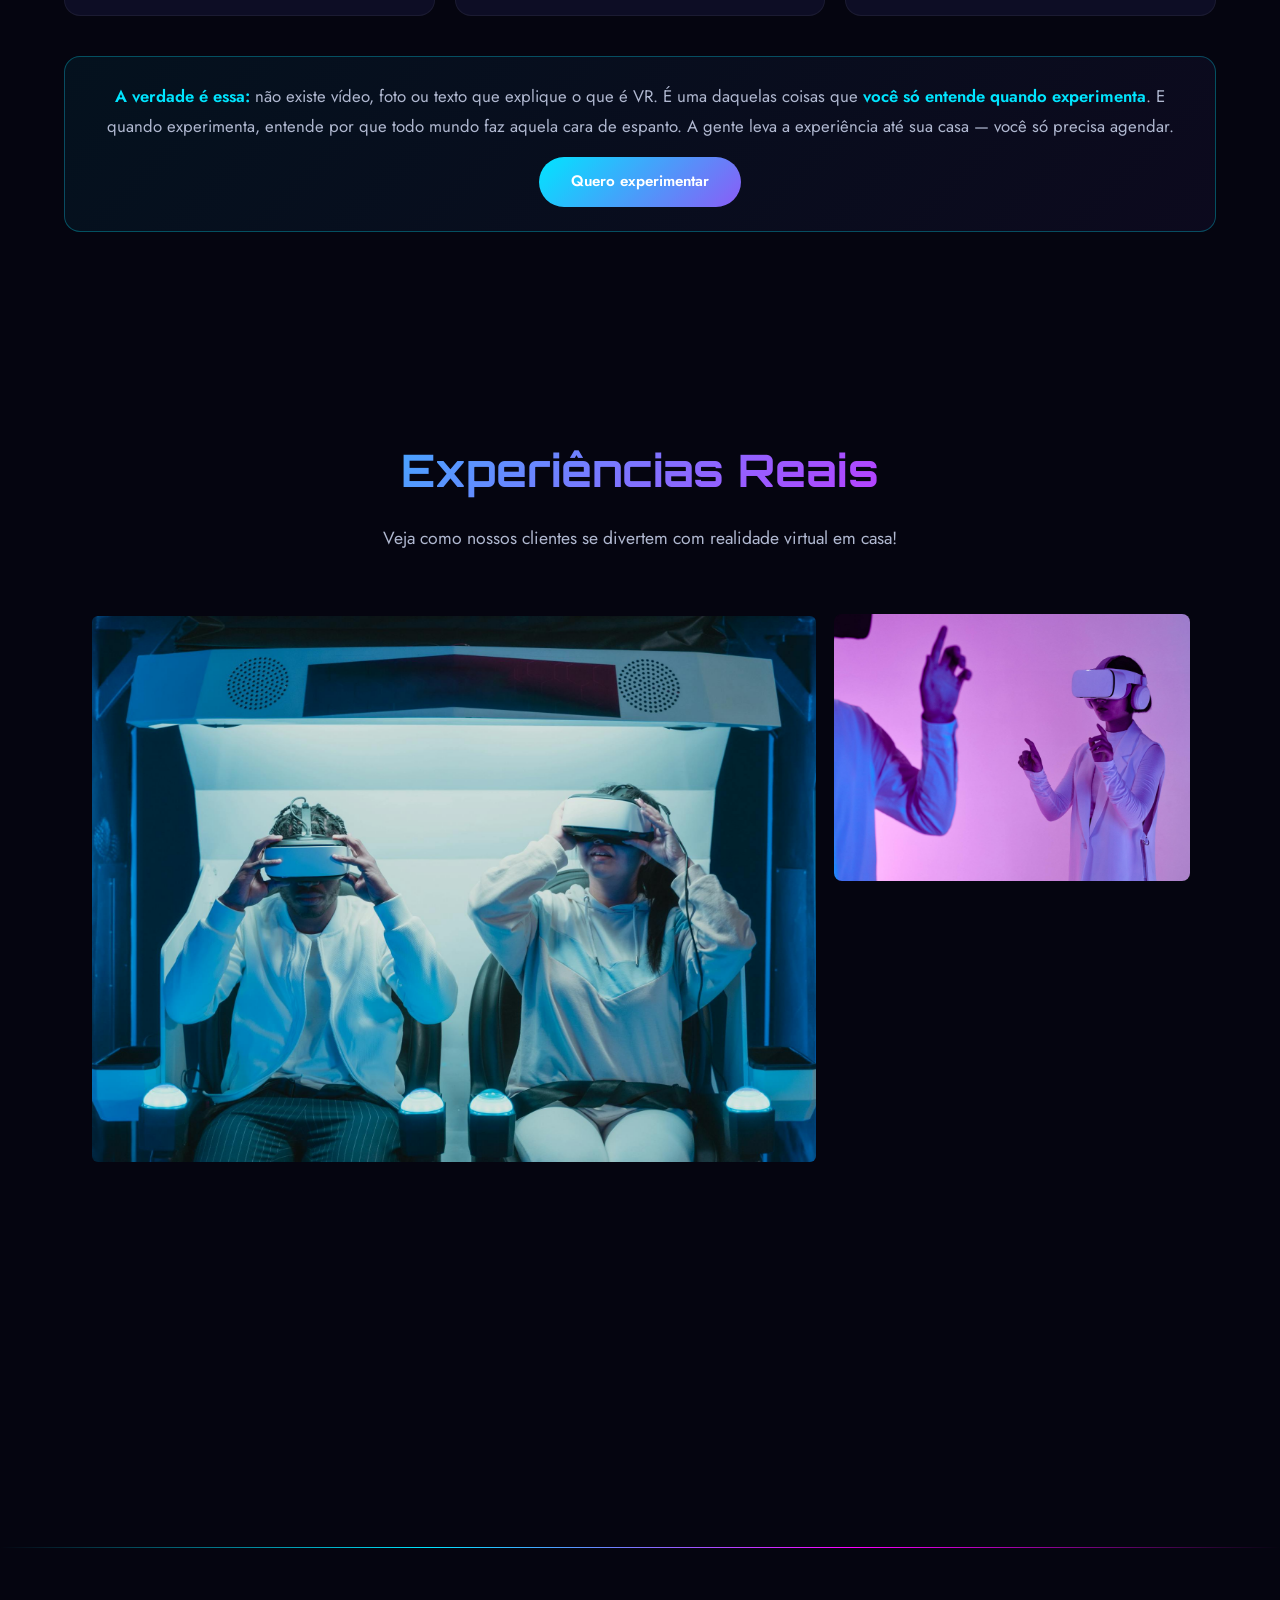
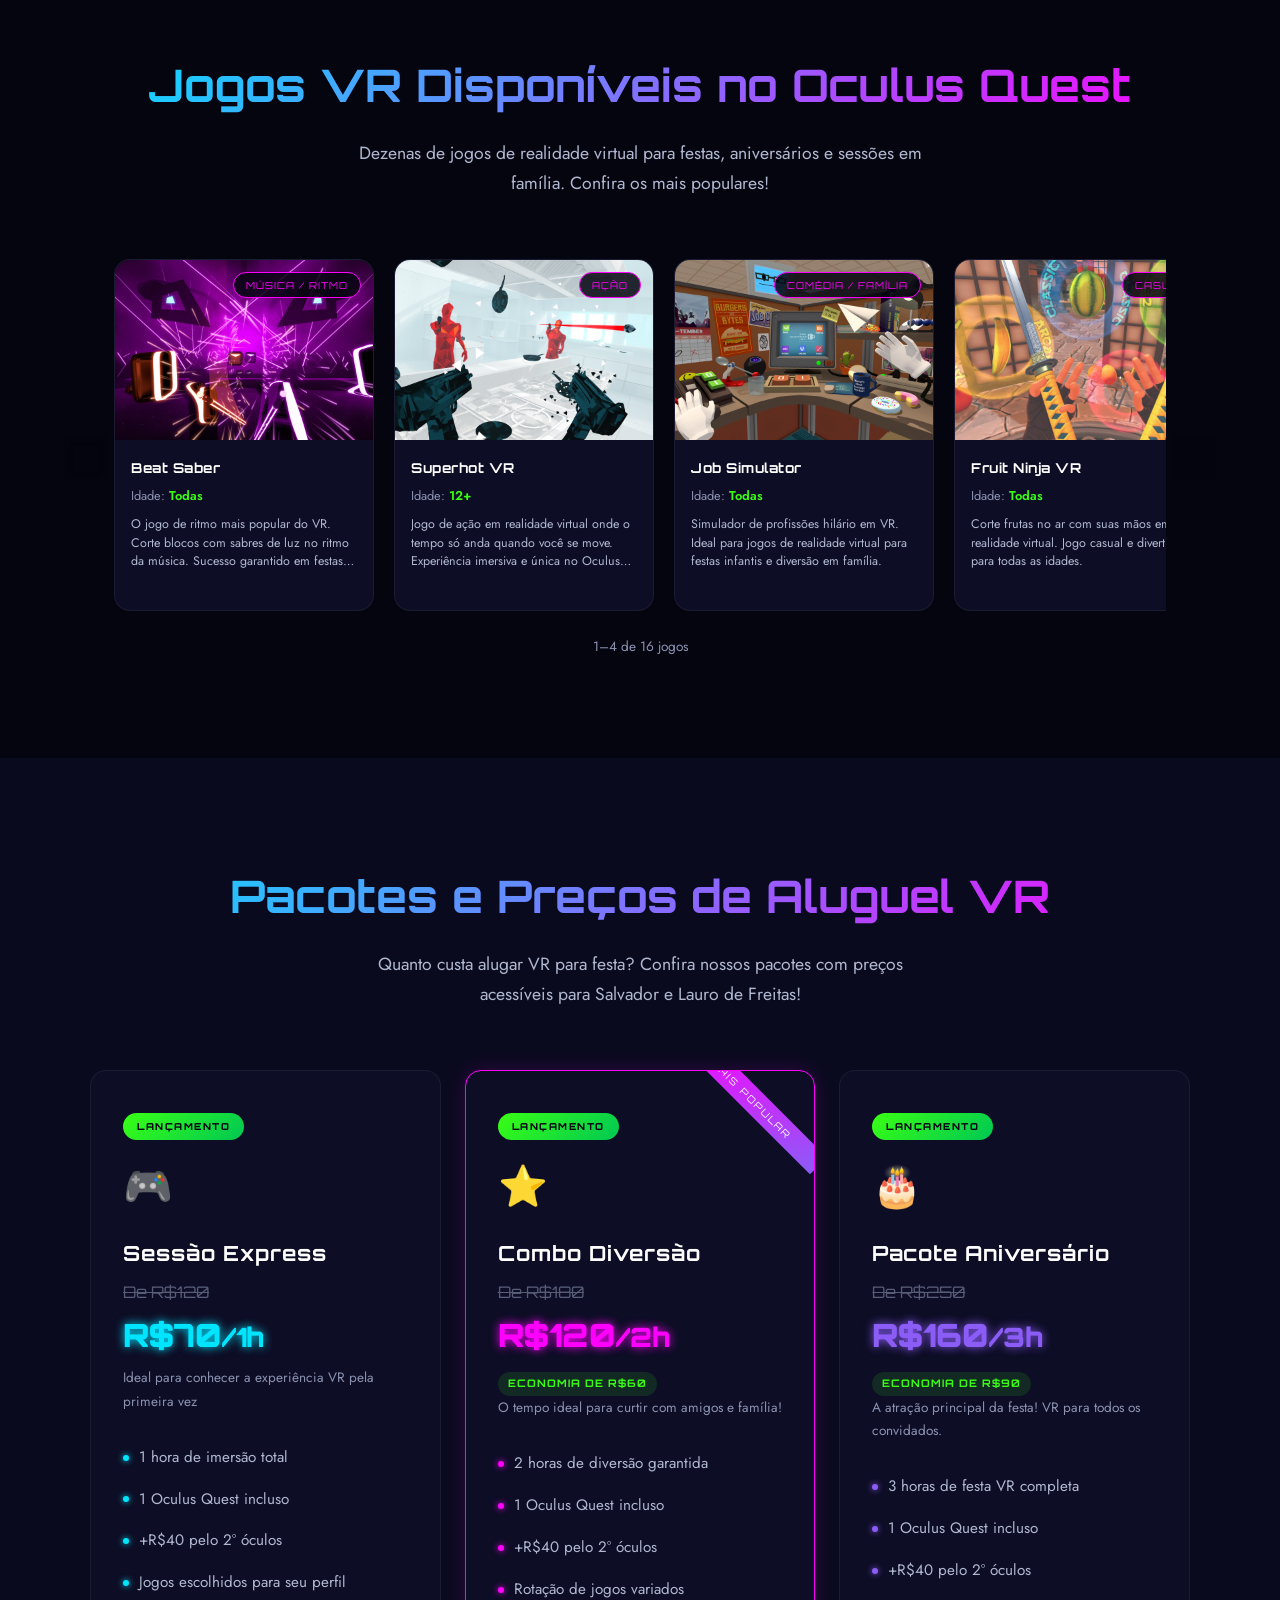
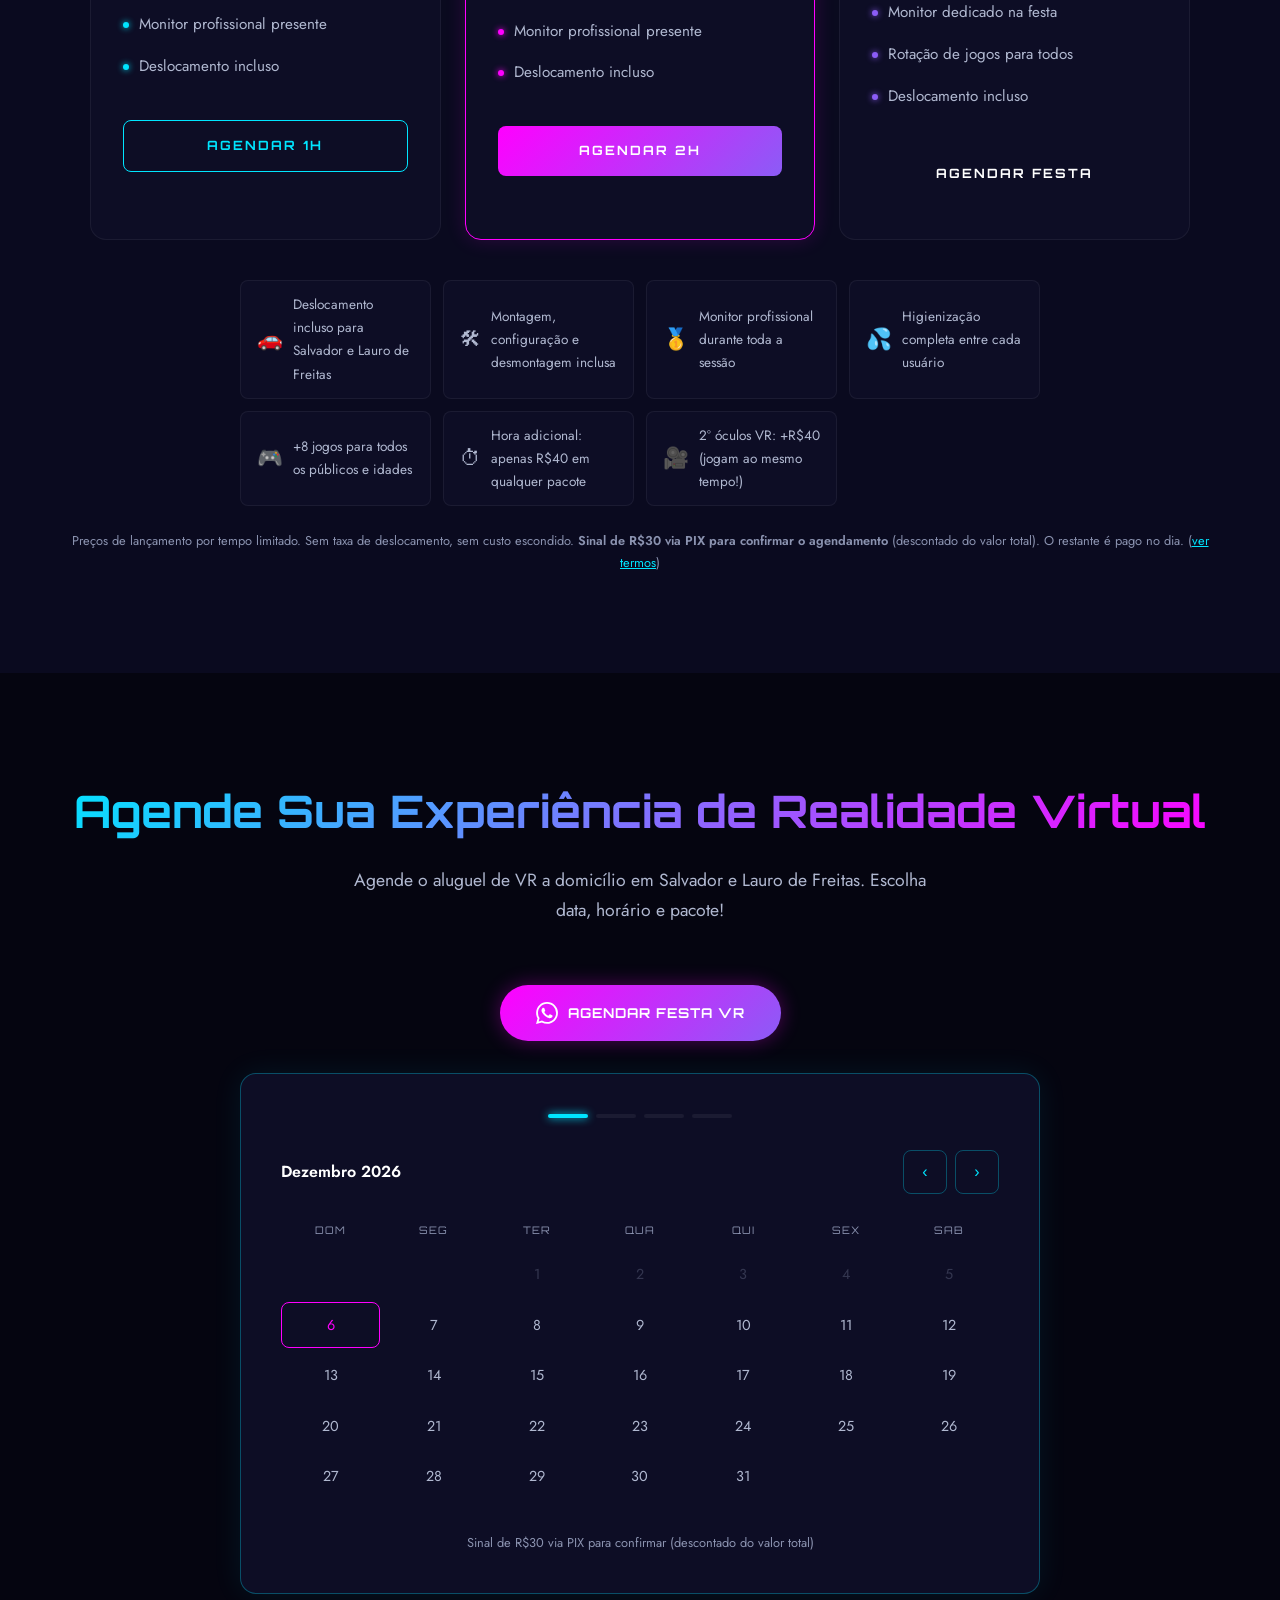
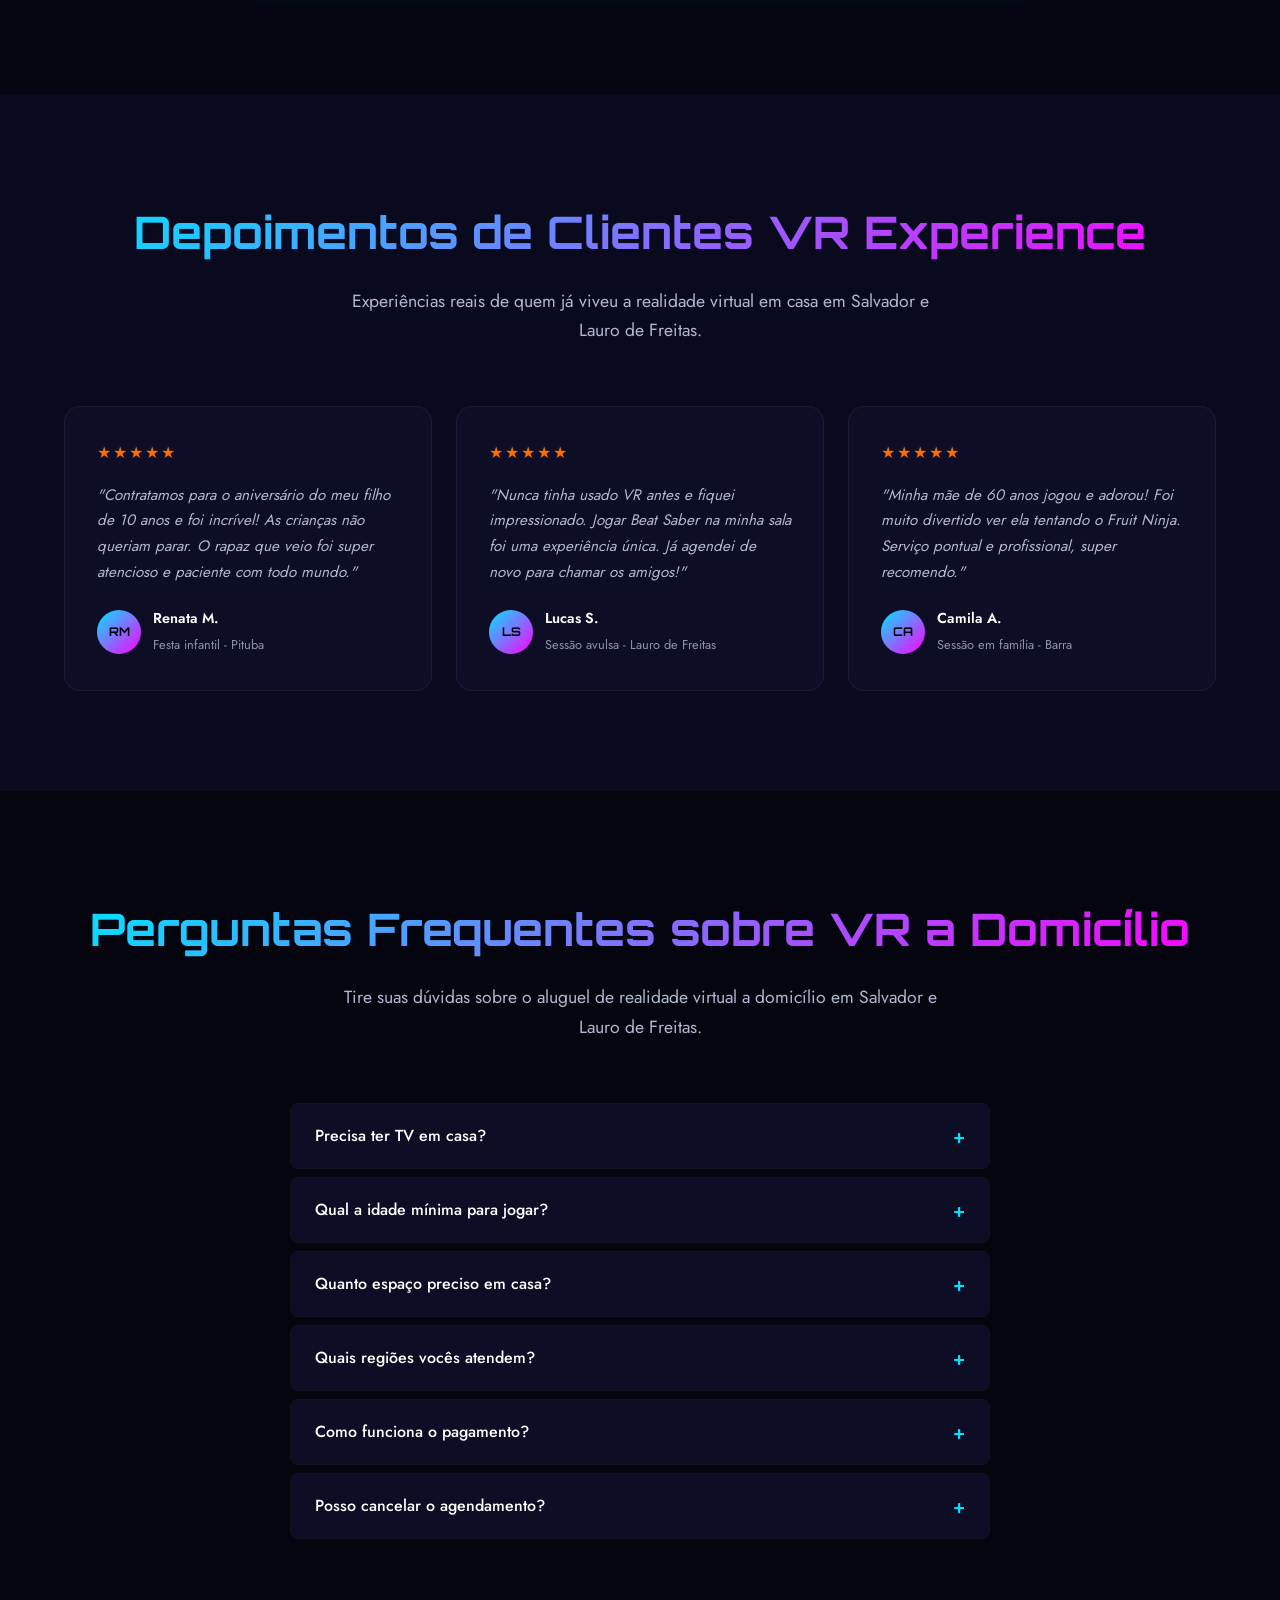
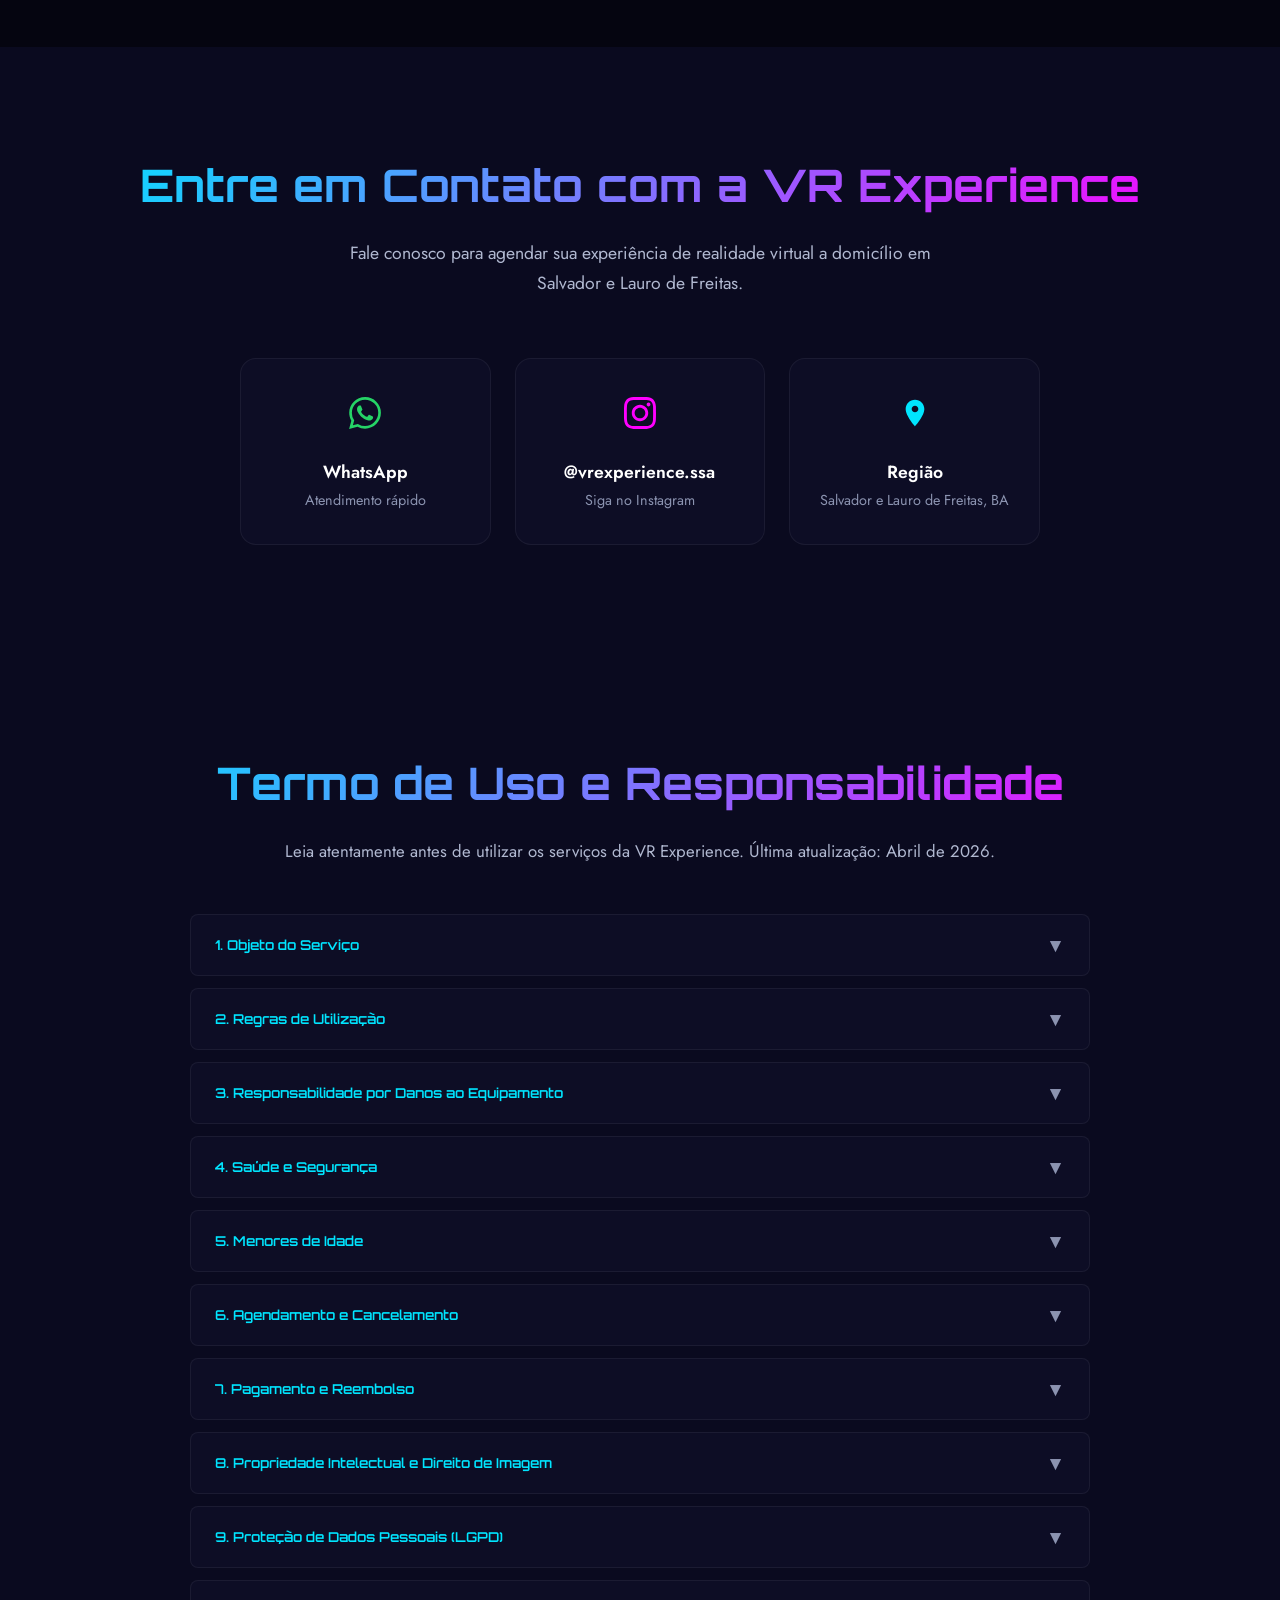
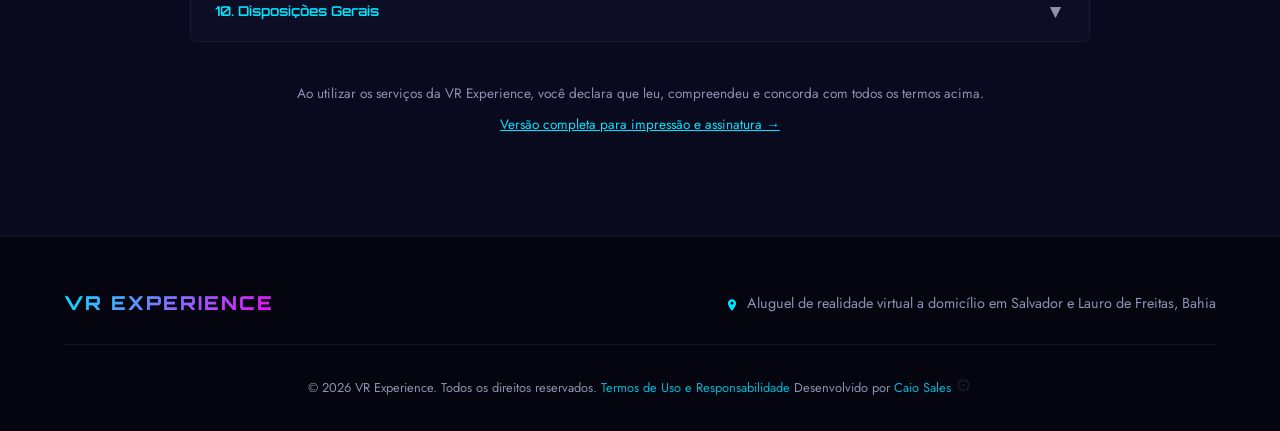
==== commit 25c278d6: "feat(agendamento): add WhatsApp party booking CTA button Prominent gradient button above booking for" ====
--- a/index.html
+++ b/index.html
@@ -3191,6 +3191,12 @@
     <div class="container">
       <h2 class="section-title reveal">Agende Sua Experiência de Realidade Virtual</h2>
       <p class="section-subtitle reveal">Agende o aluguel de VR a domicílio em Salvador e Lauro de Freitas. Escolha data, horário e pacote!</p>
+      <div class="booking-party-cta reveal" style="text-align:center;margin-bottom:32px;">
+        <a href="https://wa.me/5571996305734?text=Ol%C3%A1!%20Quero%20agendar%20uma%20festa%20VR%20%F0%9F%8E%89" target="_blank" rel="noopener noreferrer" style="display:inline-flex;align-items:center;gap:10px;padding:16px 36px;background:linear-gradient(135deg,var(--neon-magenta),var(--neon-purple));color:#fff;font-family:var(--font-display);font-size:0.85rem;font-weight:700;letter-spacing:1px;text-transform:uppercase;border-radius:50px;text-decoration:none;transition:var(--transition);box-shadow:0 0 20px rgba(255,0,255,0.3);">
+          <svg width="22" height="22" viewBox="0 0 24 24" fill="currentColor"><path d="M17.472 14.382c-.297-.149-1.758-.867-2.03-.967-.273-.099-.471-.148-.67.15-.197.297-.767.966-.94 1.164-.173.199-.347.223-.644.075-.297-.15-1.255-.463-2.39-1.475-.883-.788-1.48-1.761-1.653-2.059-.173-.297-.018-.458.13-.606.134-.133.298-.347.446-.52.149-.174.198-.298.298-.497.099-.198.05-.371-.025-.52-.075-.149-.669-1.612-.916-2.207-.242-.579-.487-.5-.669-.51-.173-.008-.371-.01-.57-.01-.198 0-.52.074-.792.372-.272.297-1.04 1.016-1.04 2.479 0 1.462 1.065 2.875 1.213 3.074.149.198 2.096 3.2 5.077 4.487.709.306 1.262.489 1.694.625.712.227 1.36.195 1.871.118.571-.085 1.758-.719 2.006-1.413.248-.694.248-1.289.173-1.413-.074-.124-.272-.198-.57-.347m-5.421 7.403h-.004a9.87 9.87 0 01-5.031-1.378l-.361-.214-3.741.982.998-3.648-.235-.374a9.86 9.86 0 01-1.51-5.26c.001-5.45 4.436-9.884 9.888-9.884 2.64 0 5.122 1.03 6.988 2.898a9.825 9.825 0 012.893 6.994c-.003 5.45-4.437 9.884-9.885 9.884m8.413-18.297A11.815 11.815 0 0012.05 0C5.495 0 .16 5.335.157 11.892c0 2.096.547 4.142 1.588 5.945L.057 24l6.305-1.654a11.882 11.882 0 005.683 1.448h.005c6.554 0 11.89-5.335 11.893-11.893a11.821 11.821 0 00-3.48-8.413z"/></svg>
+          Agendar Festa VR
+        </a>
+      </div>
       <div class="booking-container reveal" id="bookingContainer">
         <!-- Step indicators -->
         <div class="booking-steps">
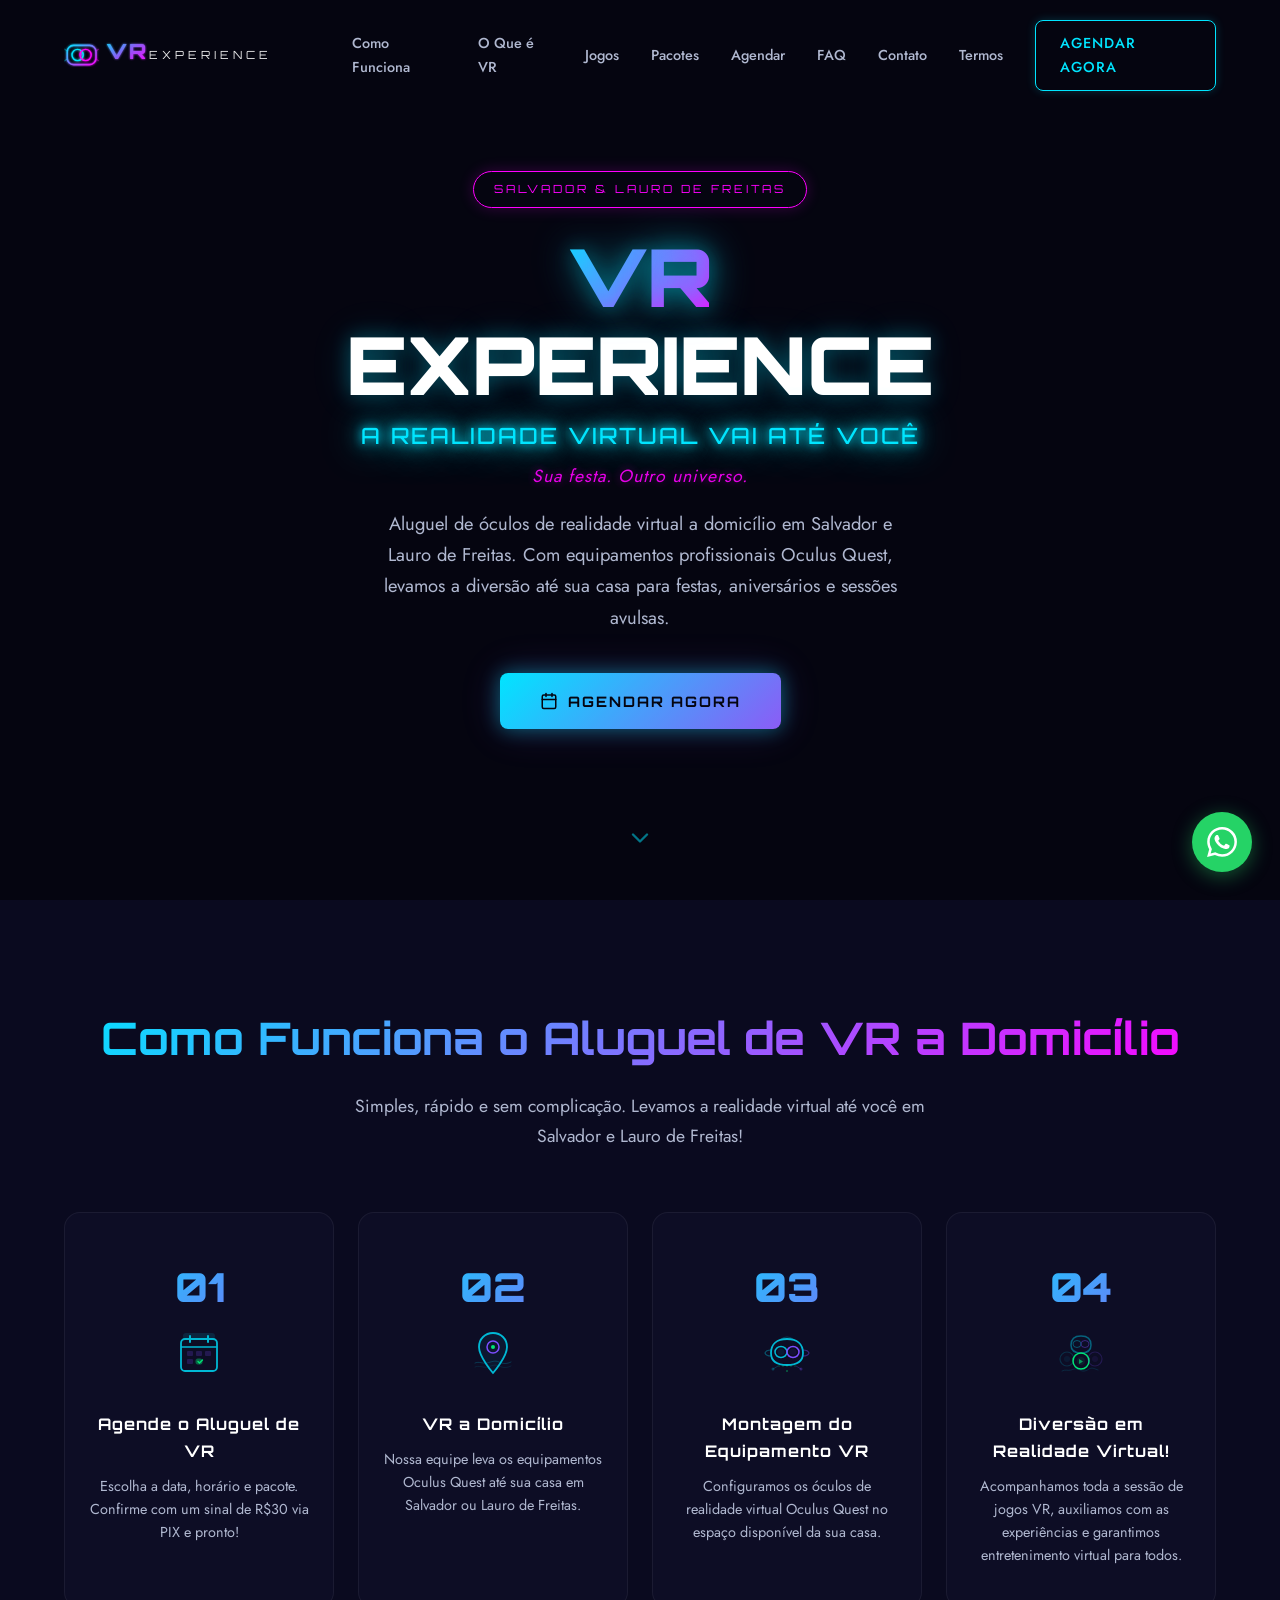
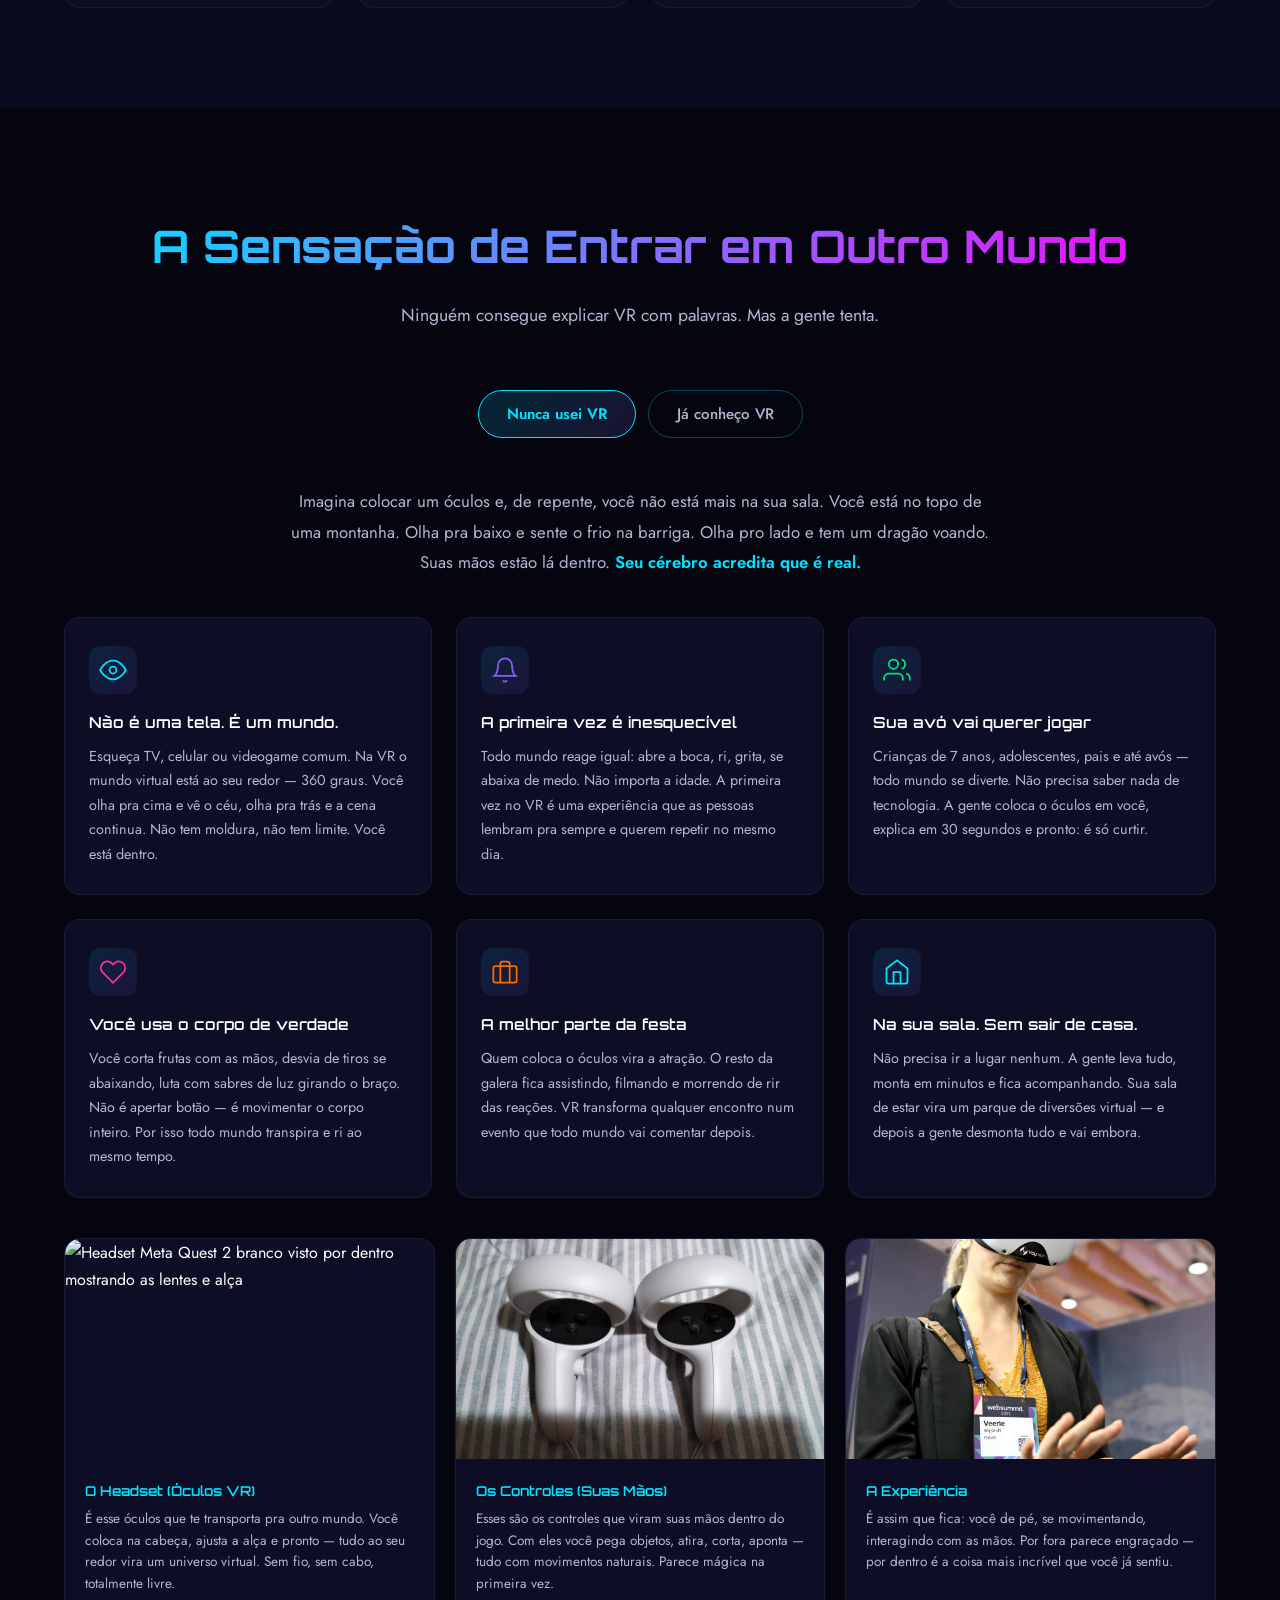
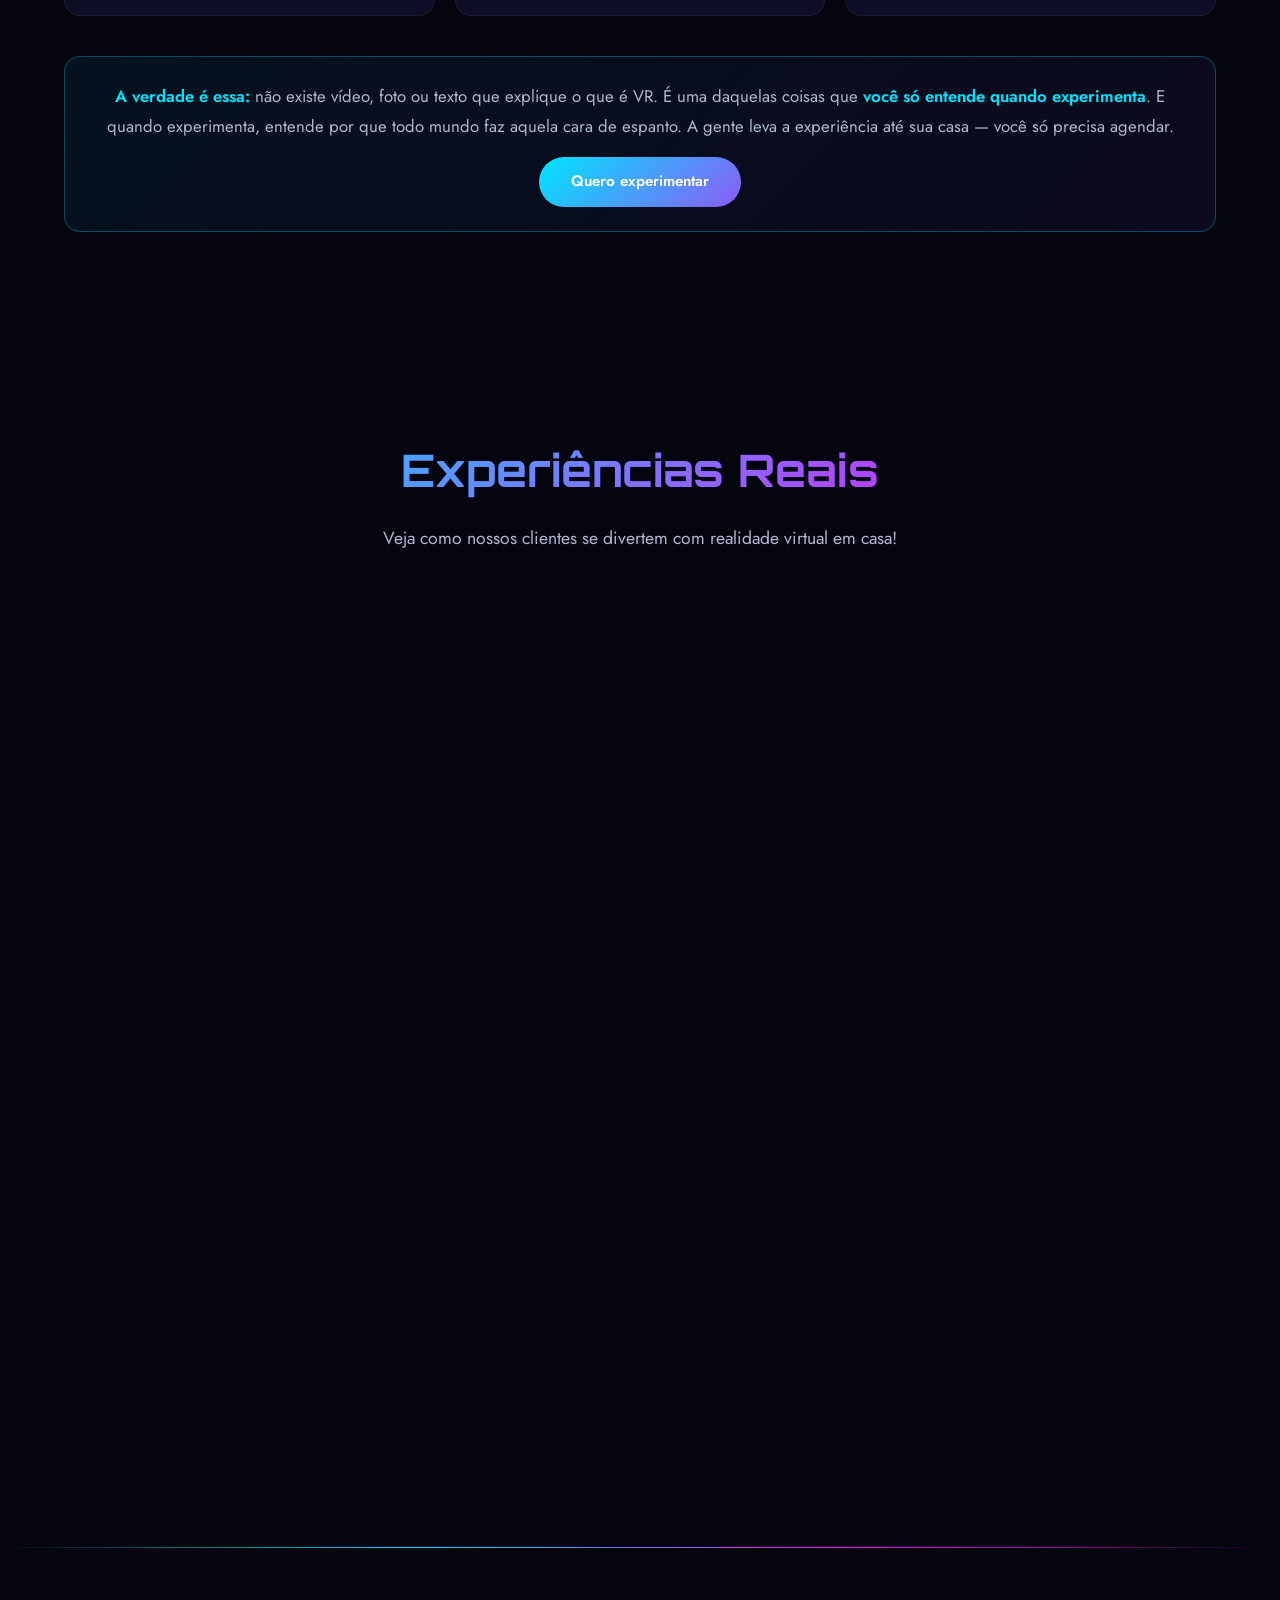
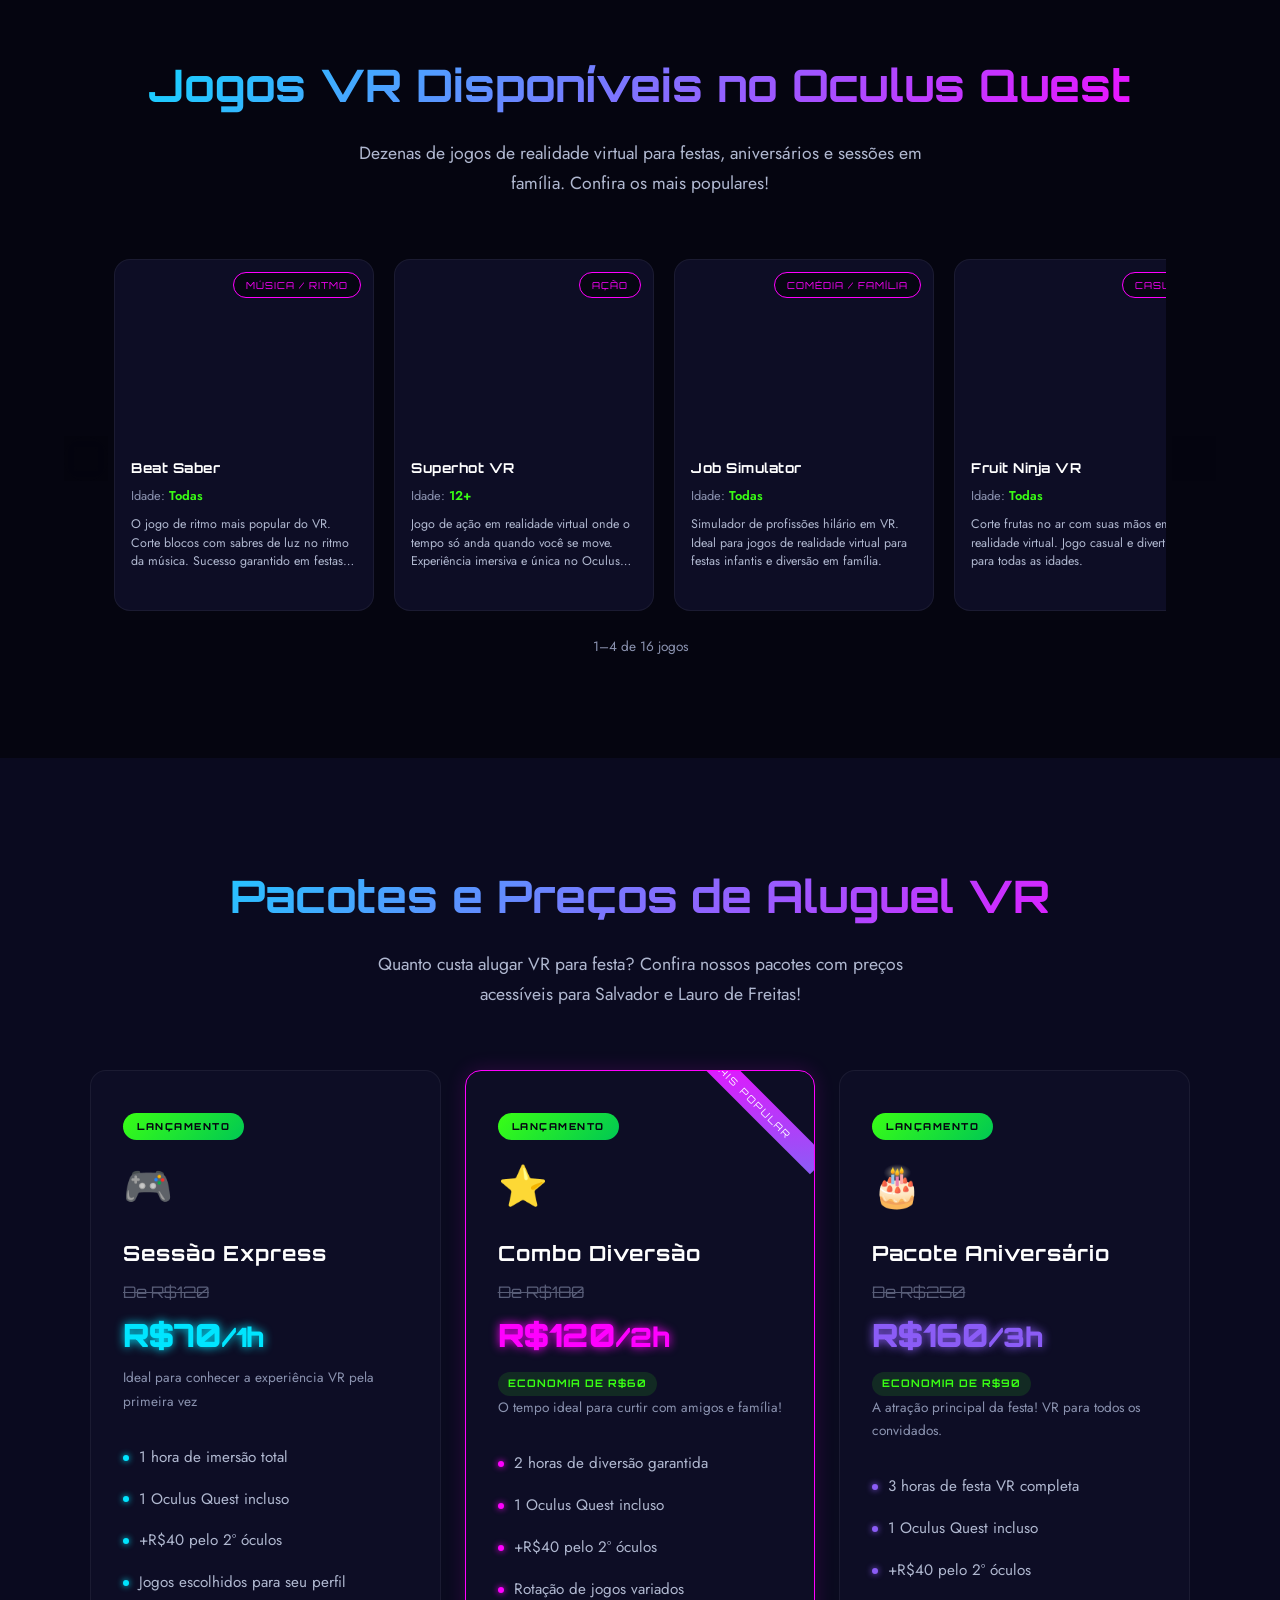
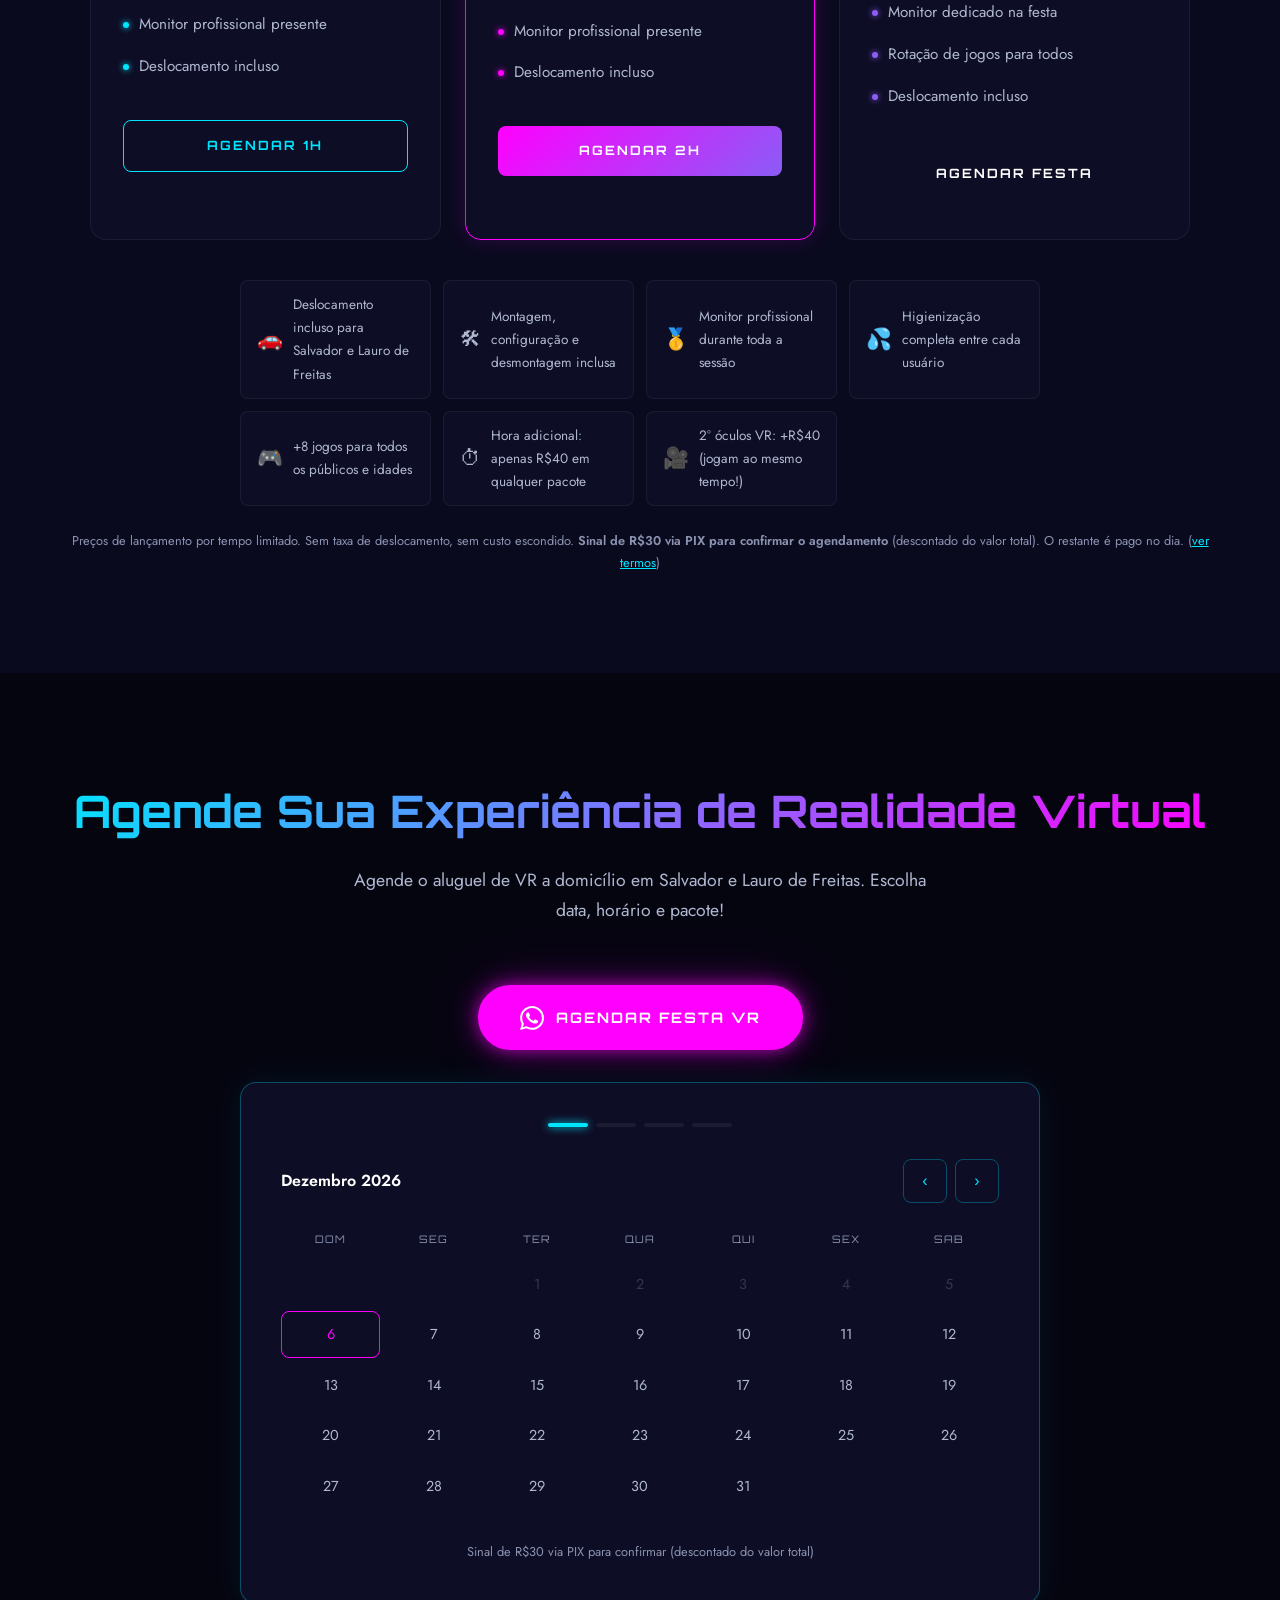
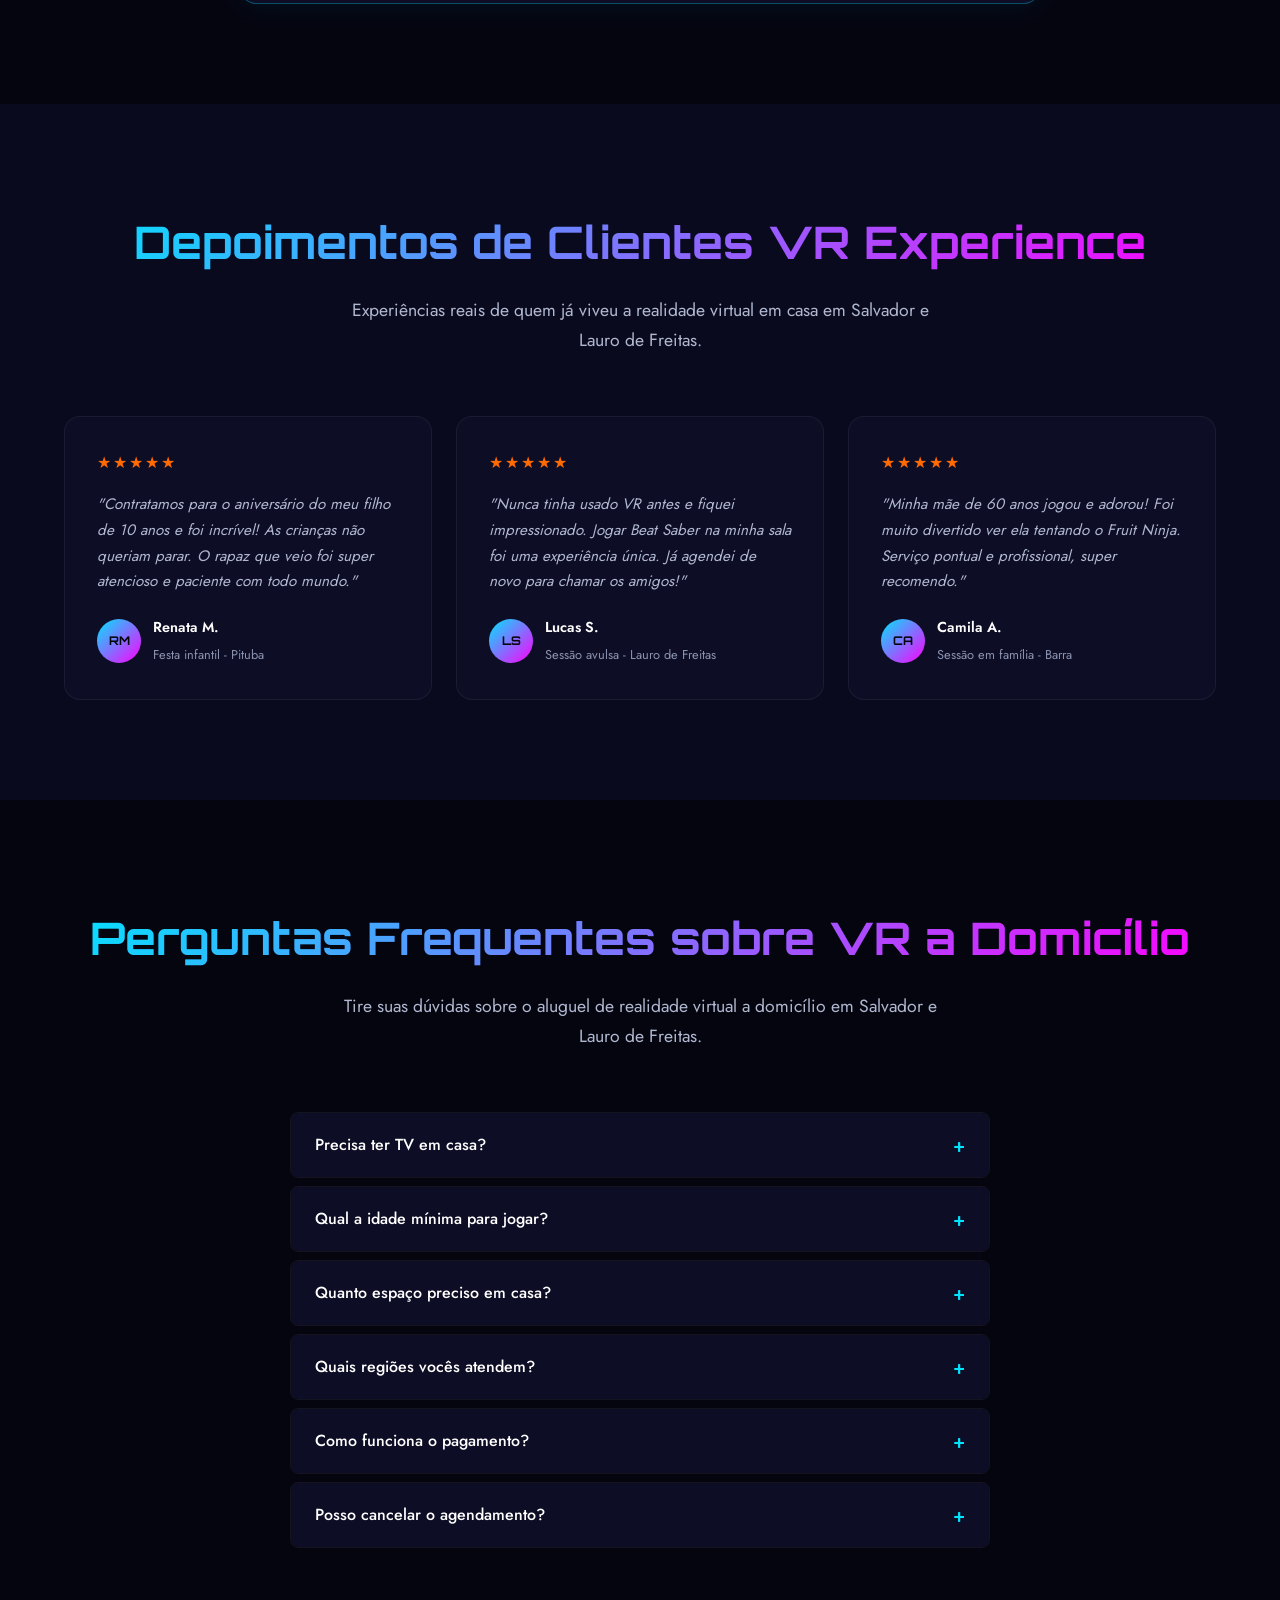
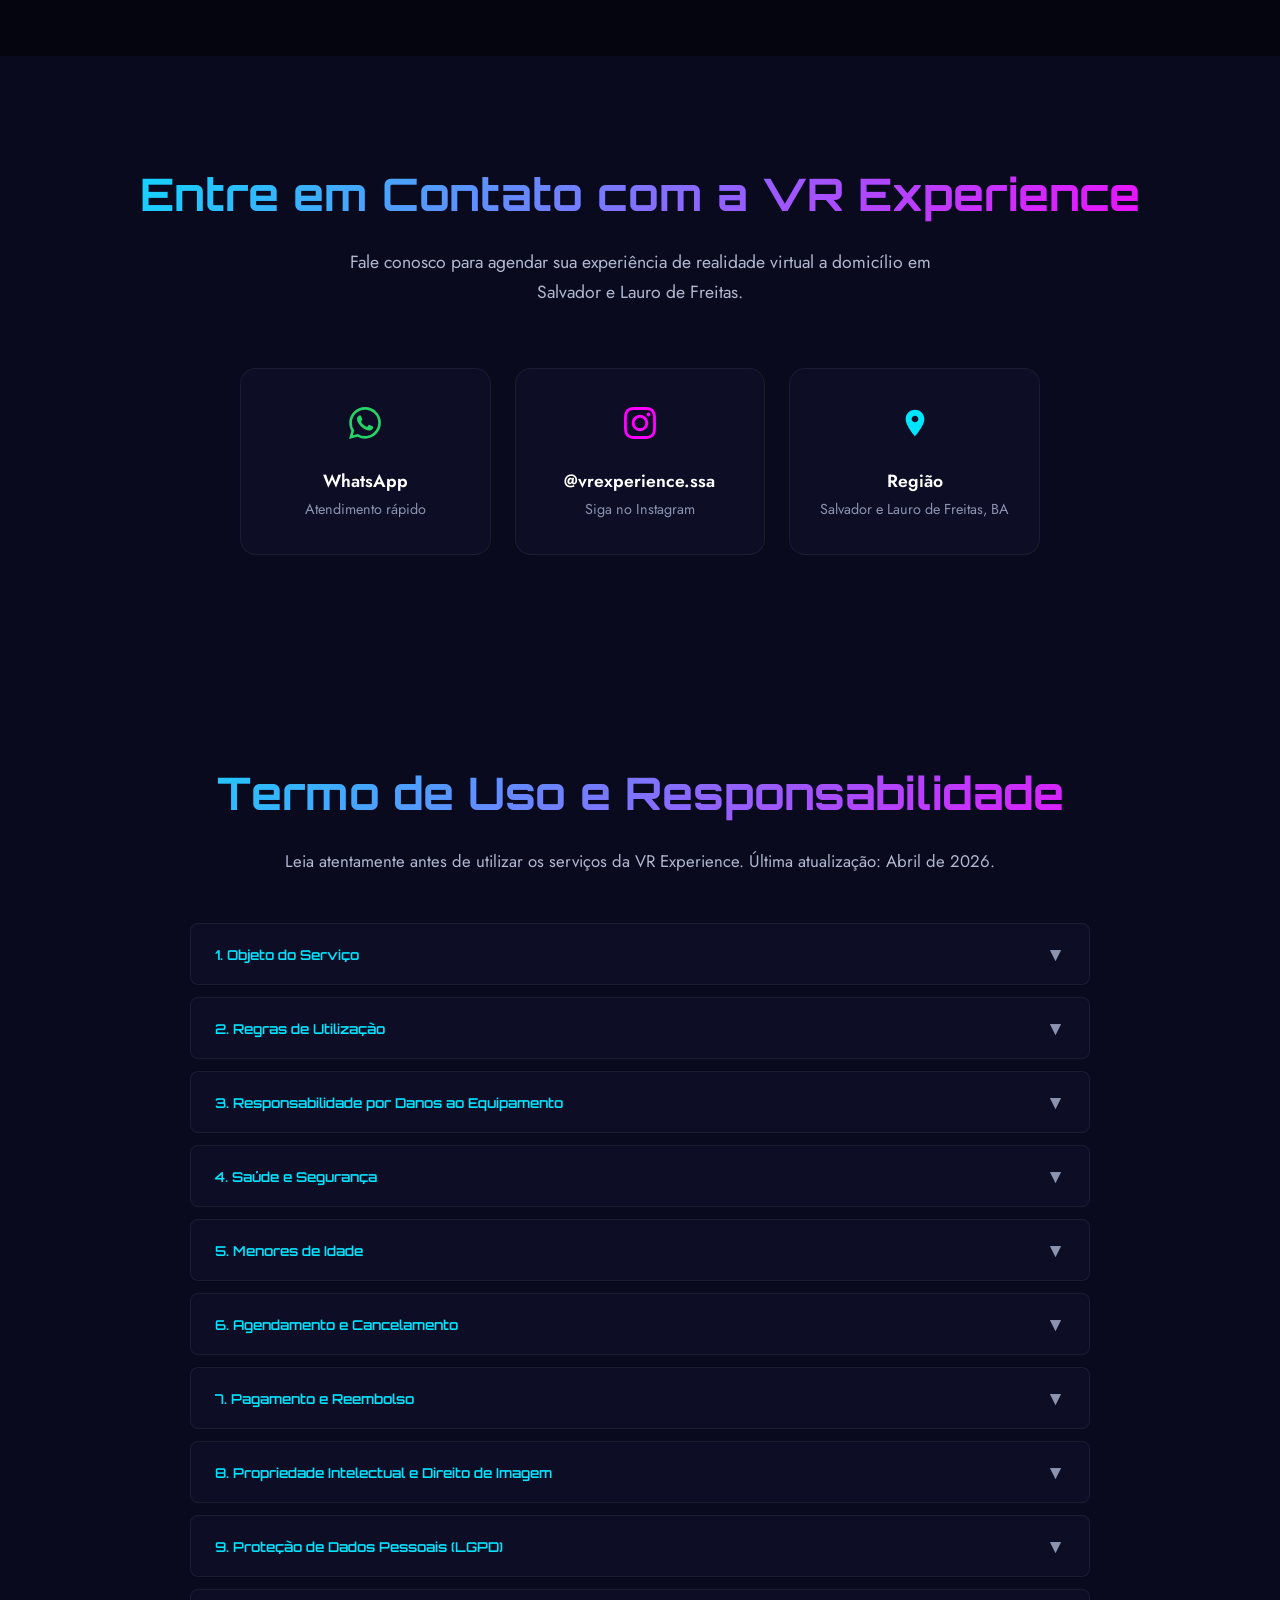
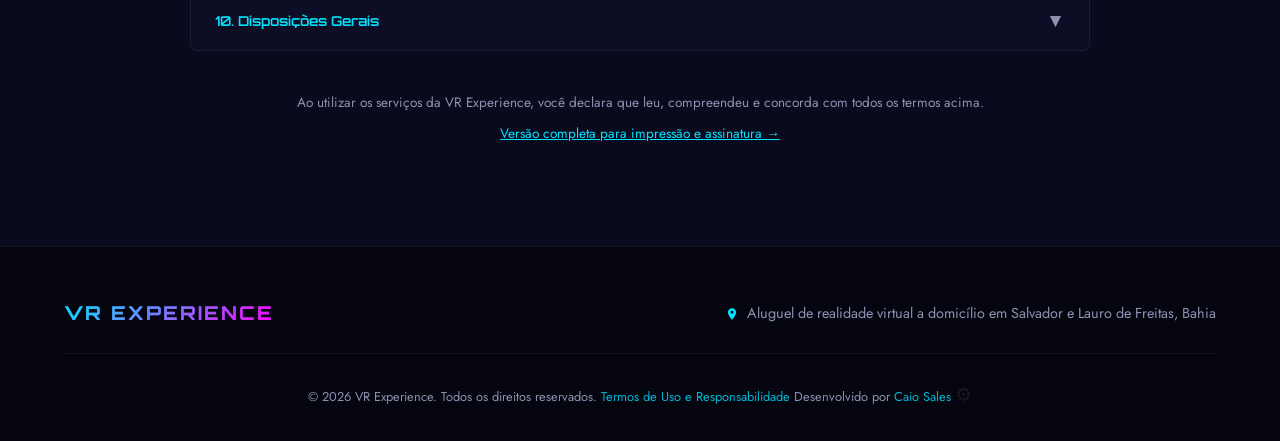
==== commit 98a6016f: "fix(agendamento): solid magenta button with neon glow for party CTA Replace CSS variables with hardc" ====
--- a/index.html
+++ b/index.html
@@ -3192,8 +3192,8 @@
       <h2 class="section-title reveal">Agende Sua Experiência de Realidade Virtual</h2>
       <p class="section-subtitle reveal">Agende o aluguel de VR a domicílio em Salvador e Lauro de Freitas. Escolha data, horário e pacote!</p>
       <div class="booking-party-cta reveal" style="text-align:center;margin-bottom:32px;">
-        <a href="https://wa.me/5571996305734?text=Ol%C3%A1!%20Quero%20agendar%20uma%20festa%20VR%20%F0%9F%8E%89" target="_blank" rel="noopener noreferrer" style="display:inline-flex;align-items:center;gap:10px;padding:16px 36px;background:linear-gradient(135deg,var(--neon-magenta),var(--neon-purple));color:#fff;font-family:var(--font-display);font-size:0.85rem;font-weight:700;letter-spacing:1px;text-transform:uppercase;border-radius:50px;text-decoration:none;transition:var(--transition);box-shadow:0 0 20px rgba(255,0,255,0.3);">
-          <svg width="22" height="22" viewBox="0 0 24 24" fill="currentColor"><path d="M17.472 14.382c-.297-.149-1.758-.867-2.03-.967-.273-.099-.471-.148-.67.15-.197.297-.767.966-.94 1.164-.173.199-.347.223-.644.075-.297-.15-1.255-.463-2.39-1.475-.883-.788-1.48-1.761-1.653-2.059-.173-.297-.018-.458.13-.606.134-.133.298-.347.446-.52.149-.174.198-.298.298-.497.099-.198.05-.371-.025-.52-.075-.149-.669-1.612-.916-2.207-.242-.579-.487-.5-.669-.51-.173-.008-.371-.01-.57-.01-.198 0-.52.074-.792.372-.272.297-1.04 1.016-1.04 2.479 0 1.462 1.065 2.875 1.213 3.074.149.198 2.096 3.2 5.077 4.487.709.306 1.262.489 1.694.625.712.227 1.36.195 1.871.118.571-.085 1.758-.719 2.006-1.413.248-.694.248-1.289.173-1.413-.074-.124-.272-.198-.57-.347m-5.421 7.403h-.004a9.87 9.87 0 01-5.031-1.378l-.361-.214-3.741.982.998-3.648-.235-.374a9.86 9.86 0 01-1.51-5.26c.001-5.45 4.436-9.884 9.888-9.884 2.64 0 5.122 1.03 6.988 2.898a9.825 9.825 0 012.893 6.994c-.003 5.45-4.437 9.884-9.885 9.884m8.413-18.297A11.815 11.815 0 0012.05 0C5.495 0 .16 5.335.157 11.892c0 2.096.547 4.142 1.588 5.945L.057 24l6.305-1.654a11.882 11.882 0 005.683 1.448h.005c6.554 0 11.89-5.335 11.893-11.893a11.821 11.821 0 00-3.48-8.413z"/></svg>
+        <a href="https://wa.me/5571996305734?text=Ol%C3%A1!%20Quero%20agendar%20uma%20festa%20VR%20%F0%9F%8E%89" target="_blank" rel="noopener noreferrer" style="display:inline-flex;align-items:center;gap:12px;padding:18px 40px;background:#ff00ff;color:#fff;font-family:'Orbitron',sans-serif;font-size:0.9rem;font-weight:700;letter-spacing:2px;text-transform:uppercase;border-radius:50px;text-decoration:none;border:2px solid #ff00ff;box-shadow:0 0 15px rgba(255,0,255,0.5),0 0 30px rgba(255,0,255,0.3),0 0 60px rgba(255,0,255,0.15);">
+          <svg width="24" height="24" viewBox="0 0 24 24" fill="currentColor"><path d="M17.472 14.382c-.297-.149-1.758-.867-2.03-.967-.273-.099-.471-.148-.67.15-.197.297-.767.966-.94 1.164-.173.199-.347.223-.644.075-.297-.15-1.255-.463-2.39-1.475-.883-.788-1.48-1.761-1.653-2.059-.173-.297-.018-.458.13-.606.134-.133.298-.347.446-.52.149-.174.198-.298.298-.497.099-.198.05-.371-.025-.52-.075-.149-.669-1.612-.916-2.207-.242-.579-.487-.5-.669-.51-.173-.008-.371-.01-.57-.01-.198 0-.52.074-.792.372-.272.297-1.04 1.016-1.04 2.479 0 1.462 1.065 2.875 1.213 3.074.149.198 2.096 3.2 5.077 4.487.709.306 1.262.489 1.694.625.712.227 1.36.195 1.871.118.571-.085 1.758-.719 2.006-1.413.248-.694.248-1.289.173-1.413-.074-.124-.272-.198-.57-.347m-5.421 7.403h-.004a9.87 9.87 0 01-5.031-1.378l-.361-.214-3.741.982.998-3.648-.235-.374a9.86 9.86 0 01-1.51-5.26c.001-5.45 4.436-9.884 9.888-9.884 2.64 0 5.122 1.03 6.988 2.898a9.825 9.825 0 012.893 6.994c-.003 5.45-4.437 9.884-9.885 9.884m8.413-18.297A11.815 11.815 0 0012.05 0C5.495 0 .16 5.335.157 11.892c0 2.096.547 4.142 1.588 5.945L.057 24l6.305-1.654a11.882 11.882 0 005.683 1.448h.005c6.554 0 11.89-5.335 11.893-11.893a11.821 11.821 0 00-3.48-8.413z"/></svg>
           Agendar Festa VR
         </a>
       </div>
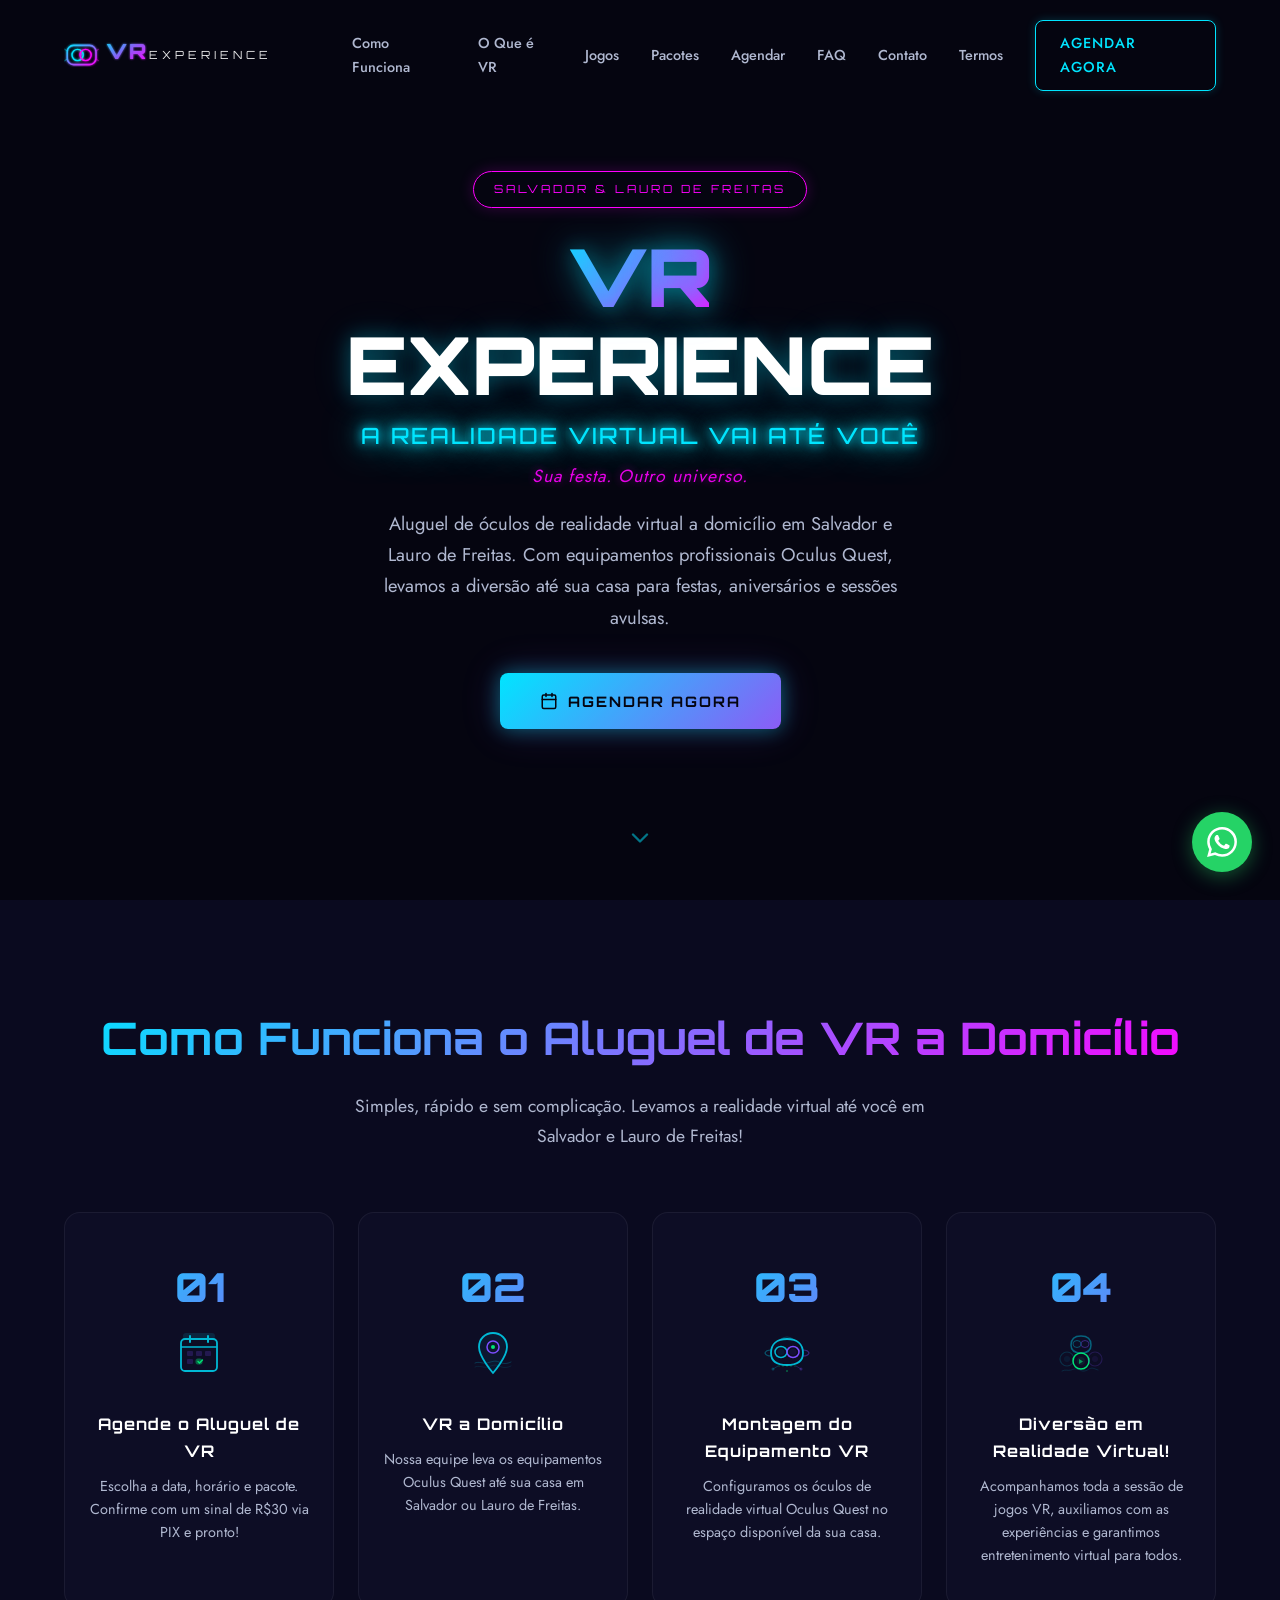
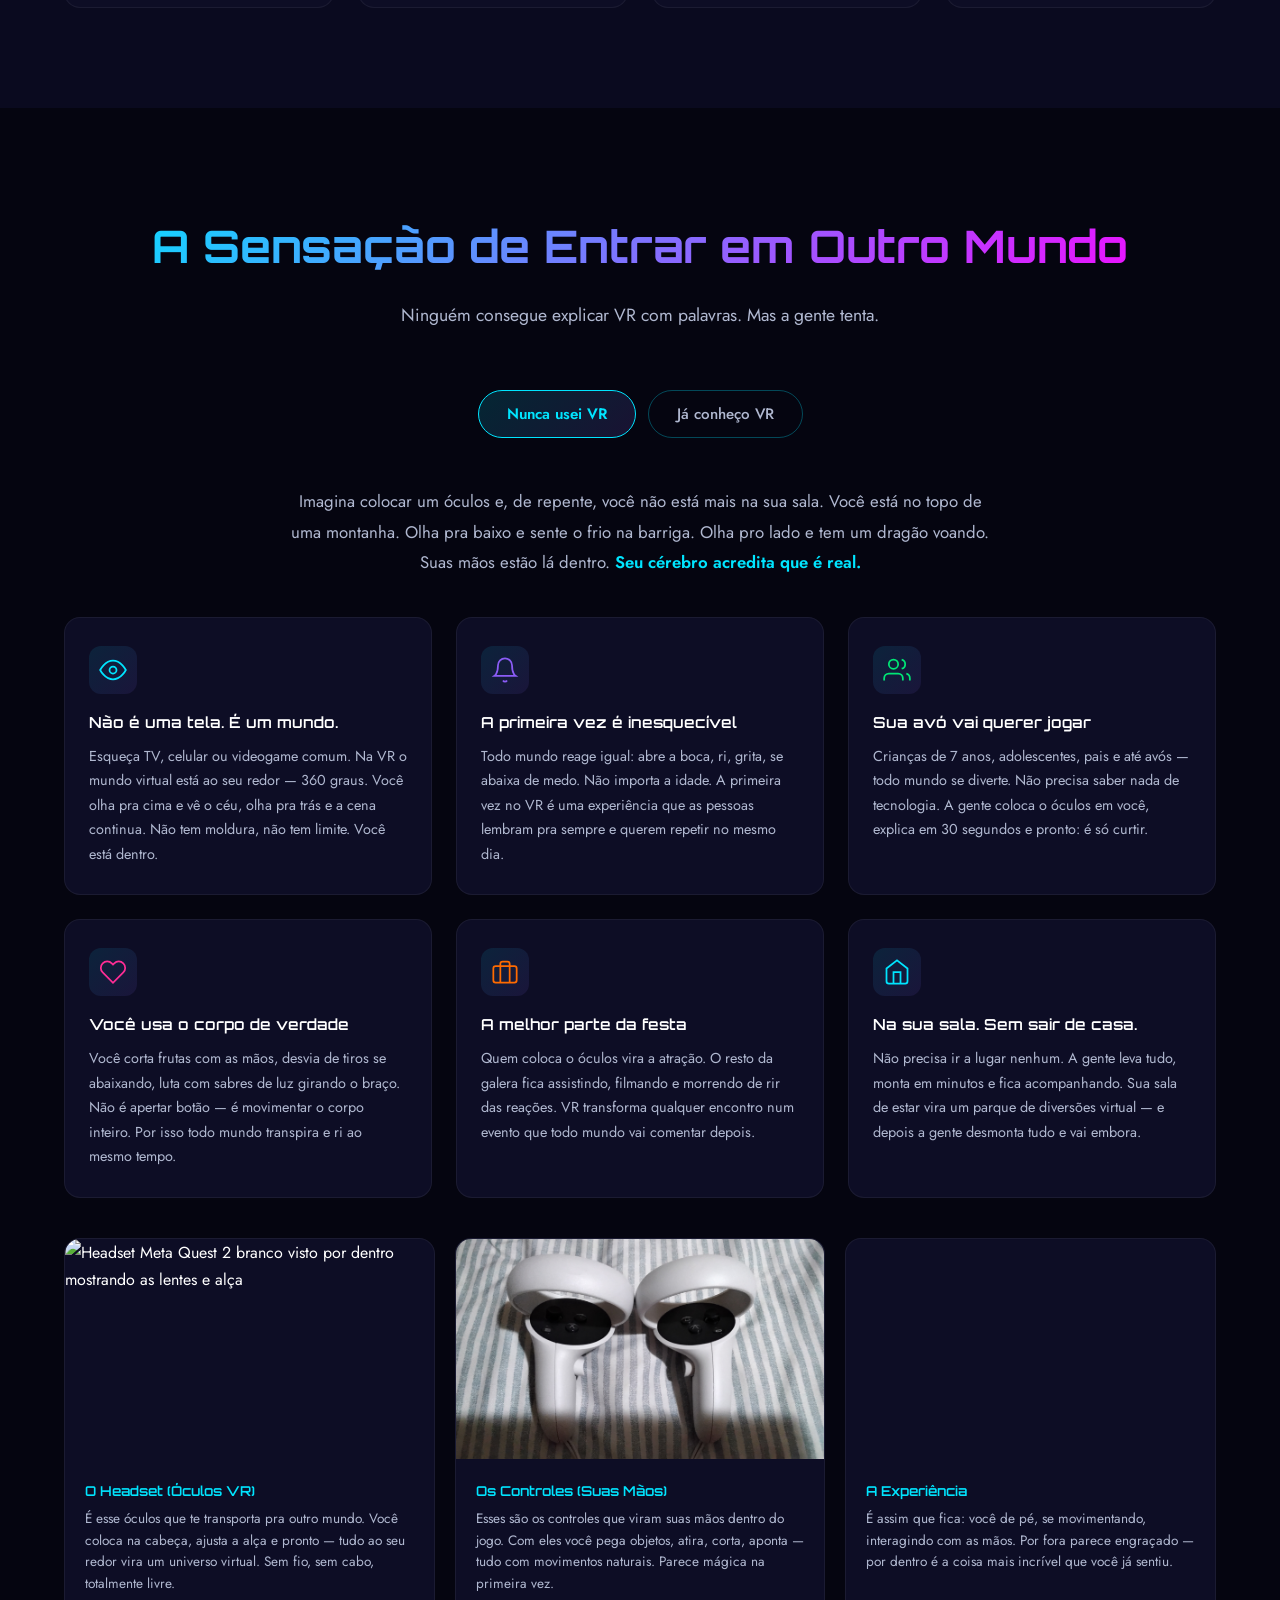
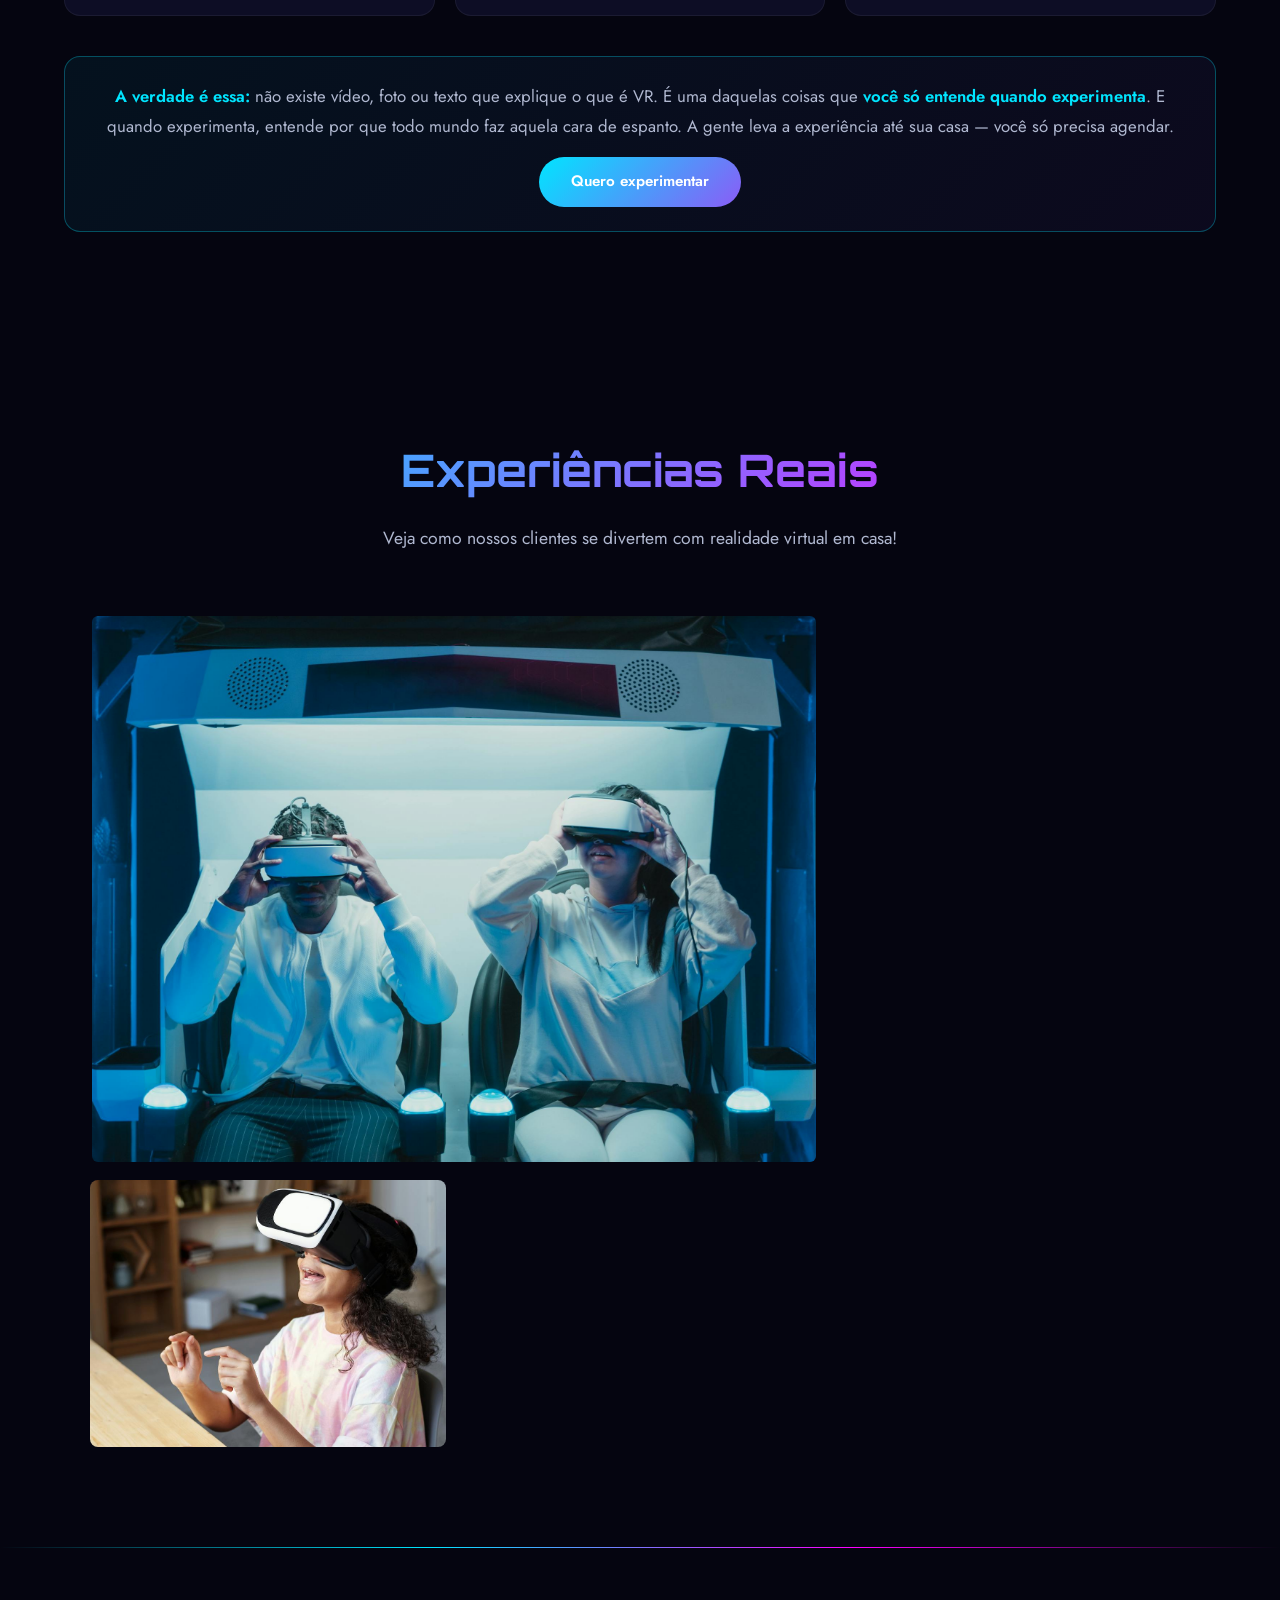
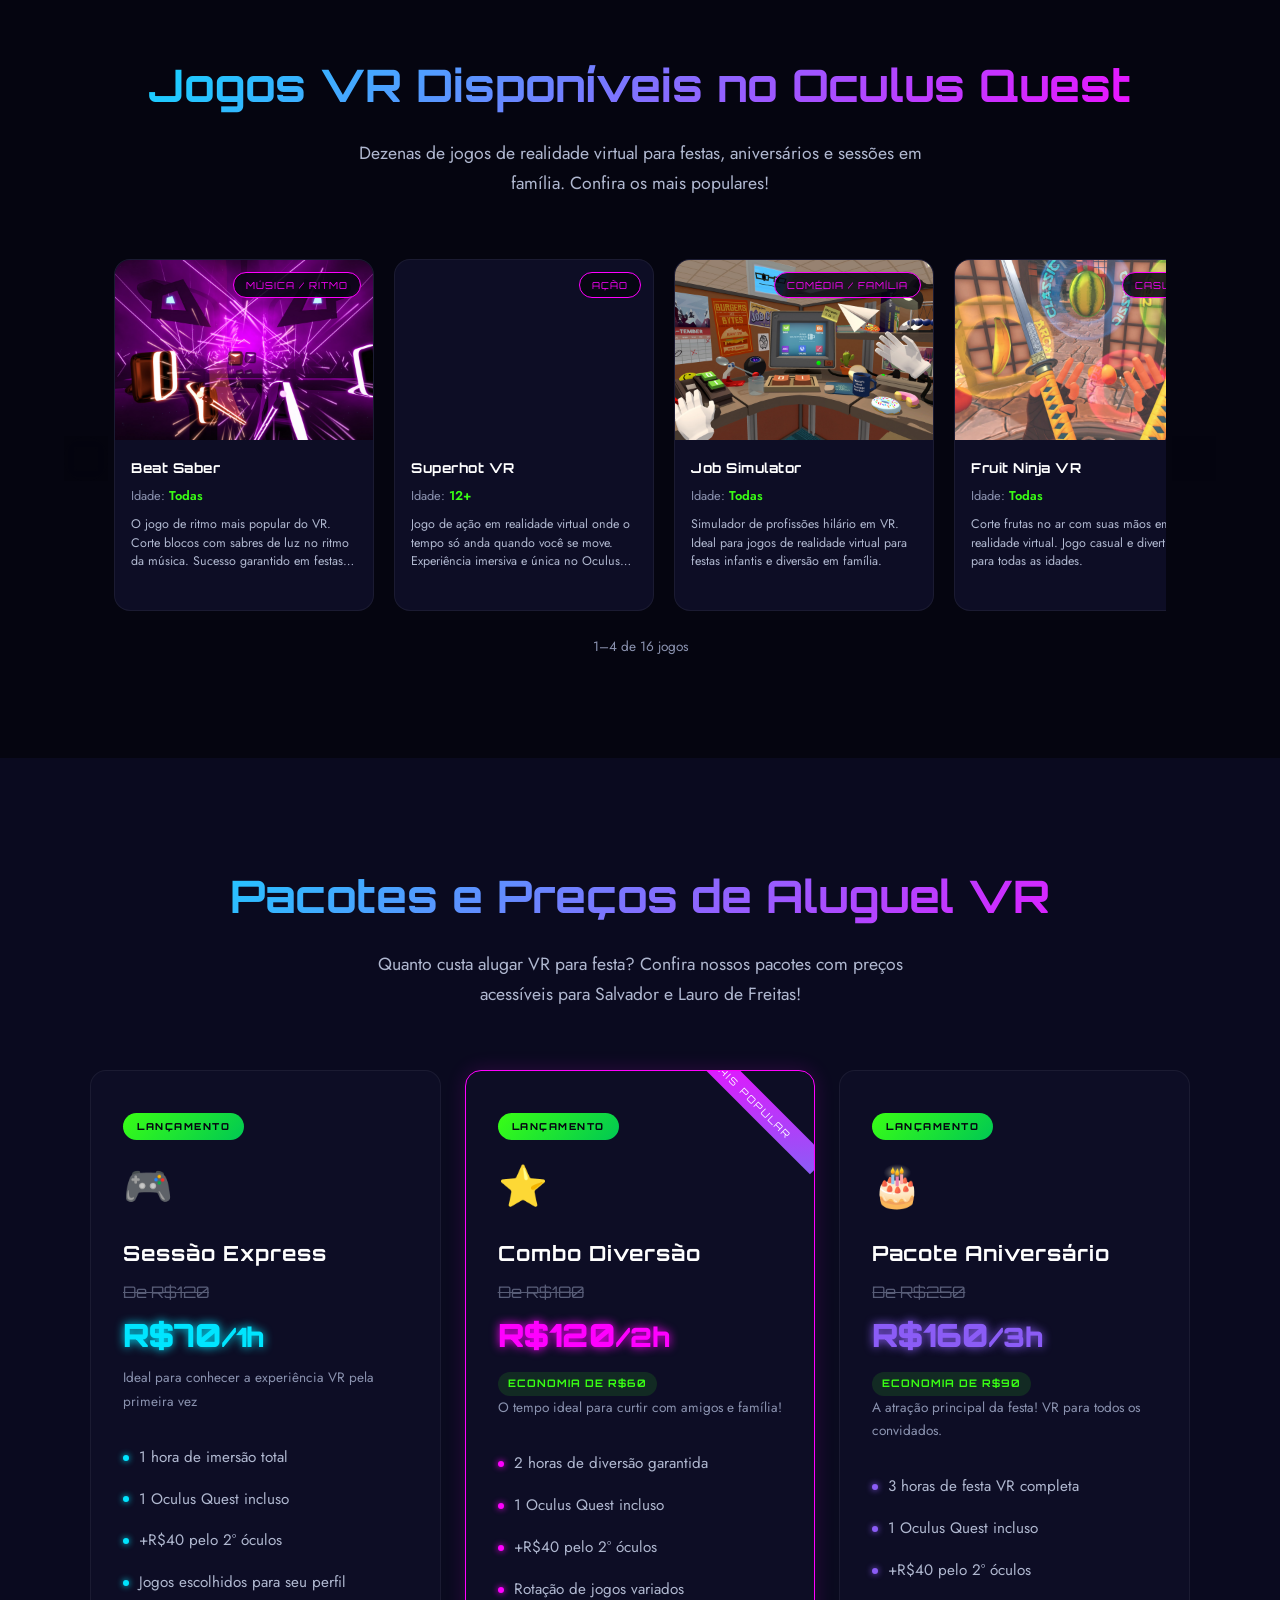
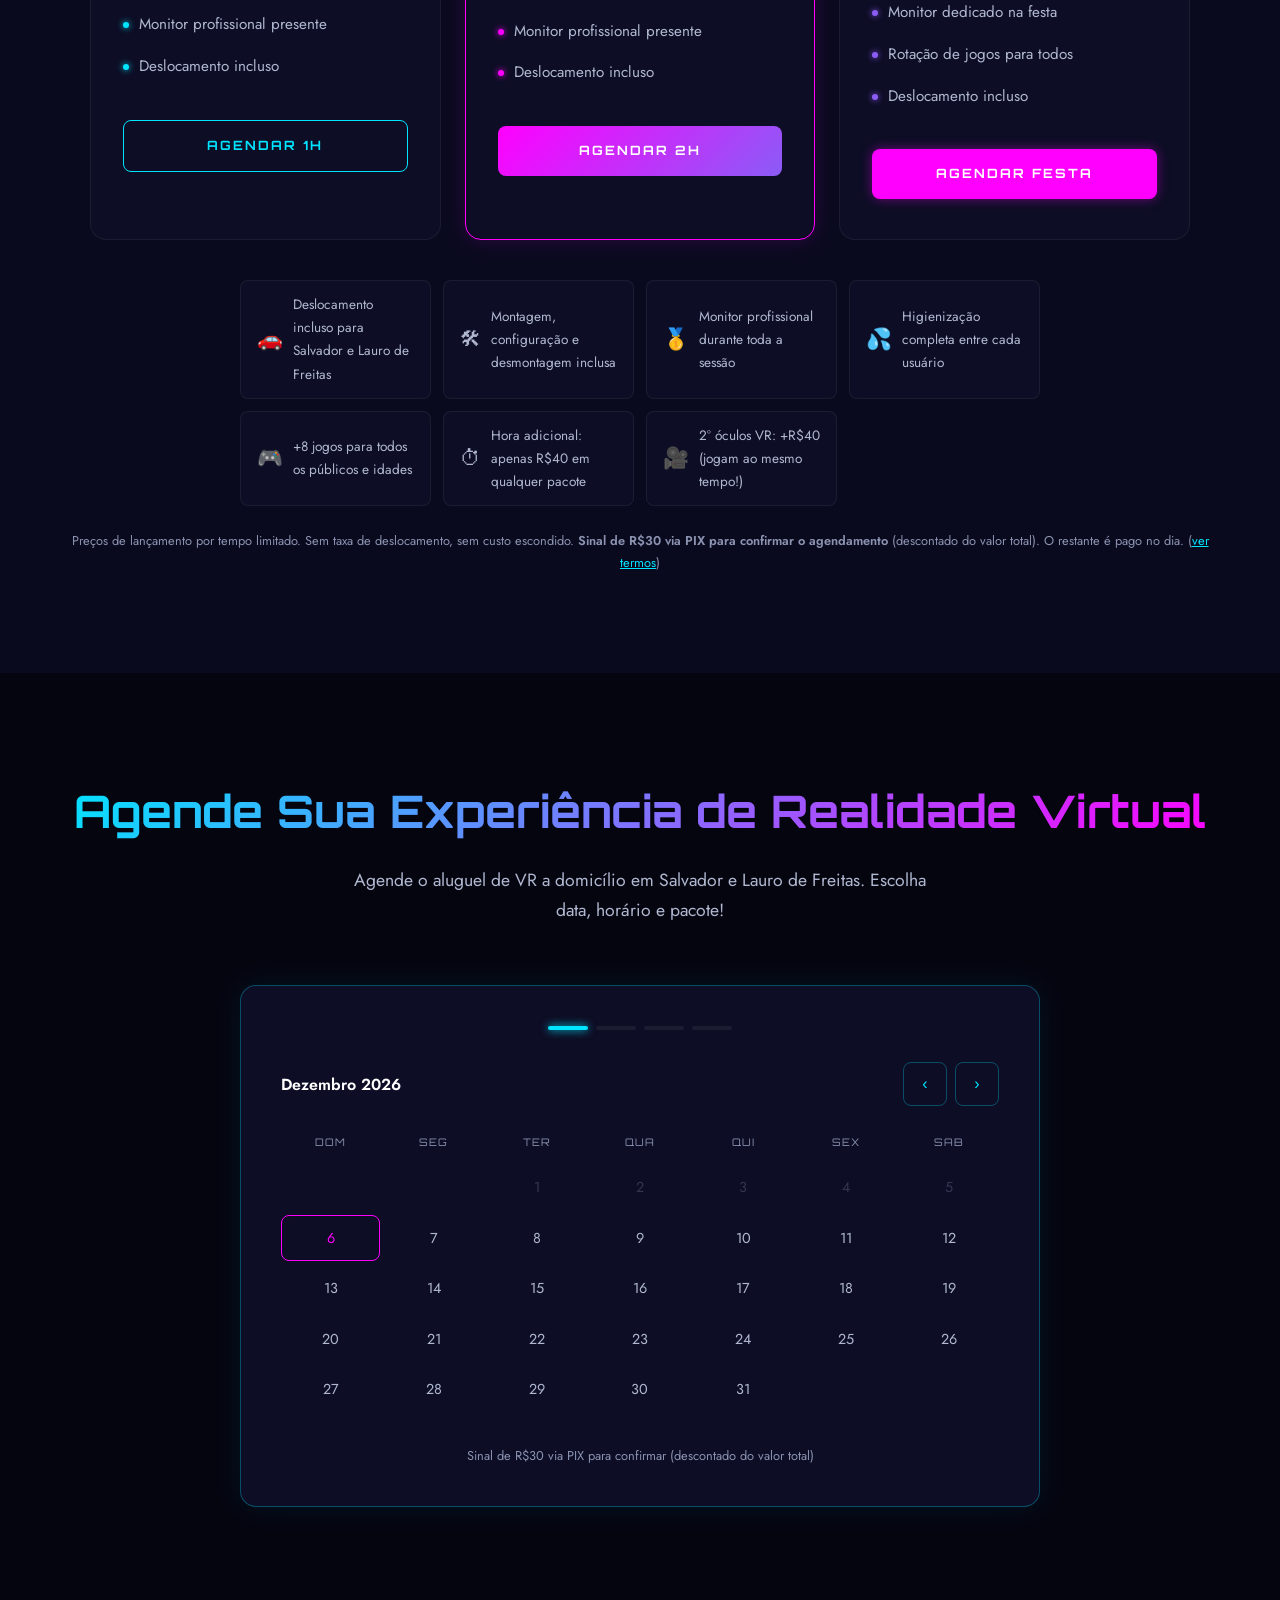
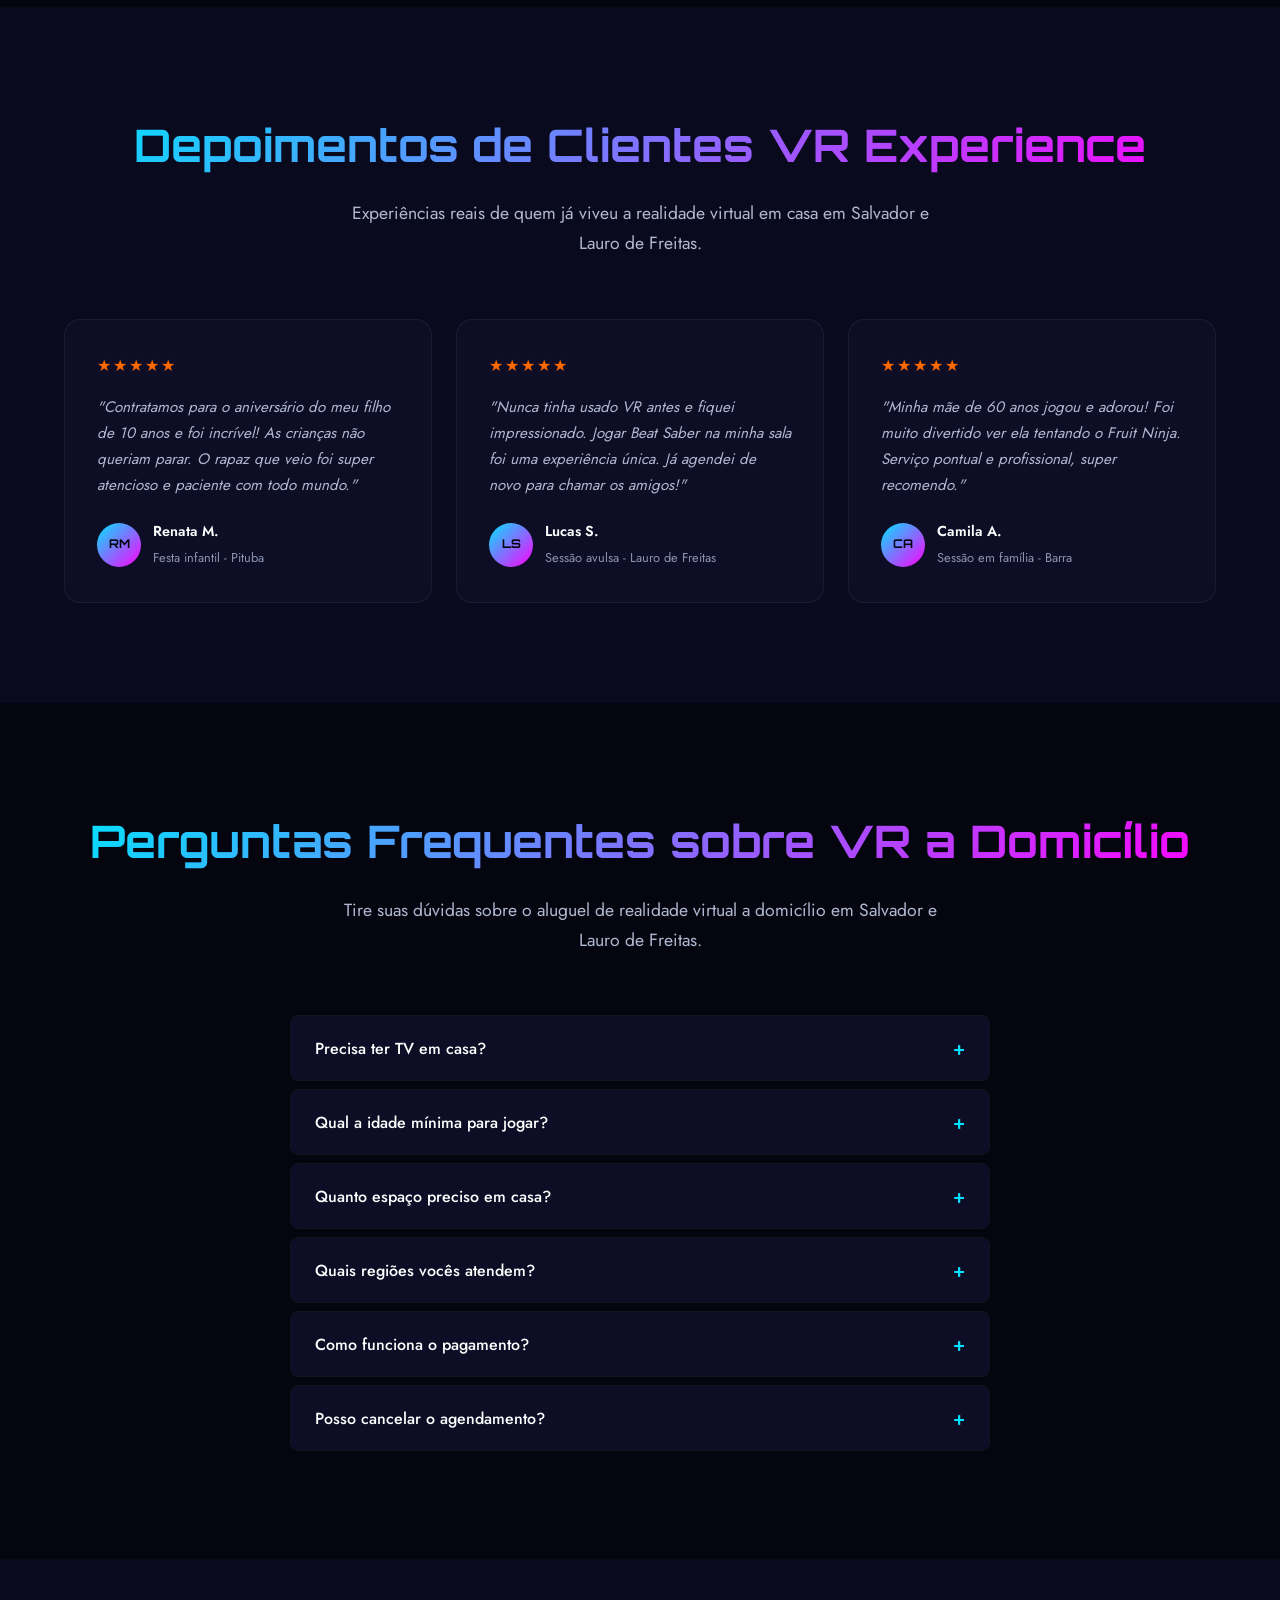
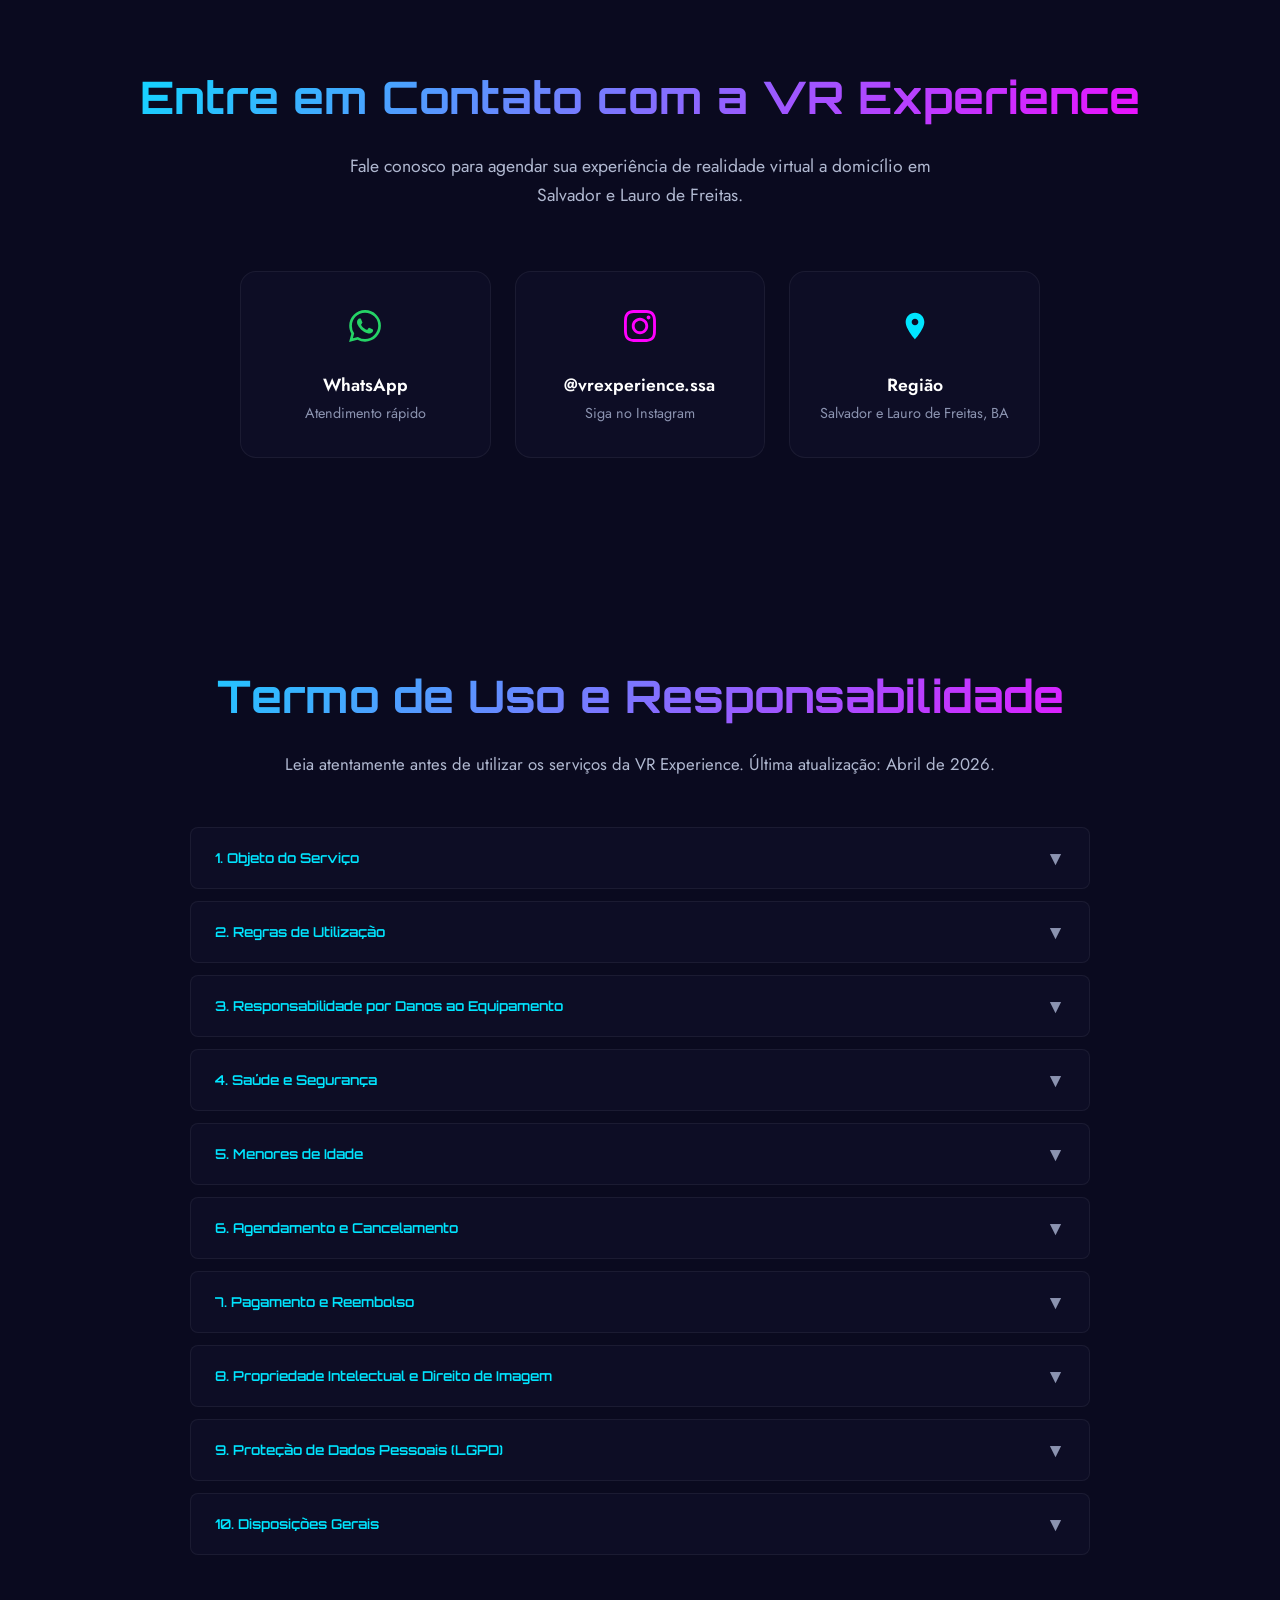
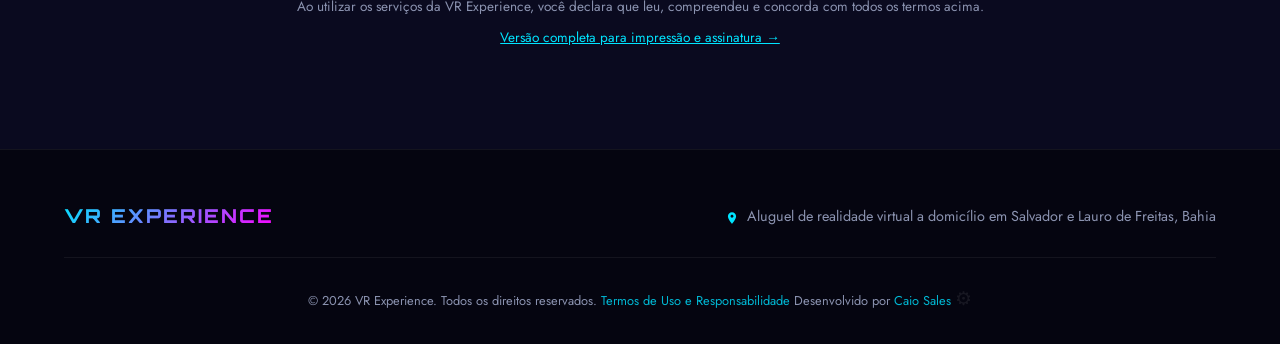
==== commit 04dd4180: "fix(pacotes): add magenta neon style to Aniversário button, remove extra CTA The 3rd package card bu" ====
--- a/index.html
+++ b/index.html
@@ -1094,6 +1094,17 @@
 
     .pacote-card.featured .pacote-btn:hover {
       box-shadow: var(--glow-magenta);
+    }
+
+    .pacote-card:last-child .pacote-btn {
+      background: #ff00ff;
+      color: #fff;
+      border: none;
+      box-shadow: 0 0 12px rgba(255, 0, 255, 0.4);
+    }
+
+    .pacote-card:last-child .pacote-btn:hover {
+      box-shadow: 0 0 15px rgba(255, 0, 255, 0.5), 0 0 30px rgba(255, 0, 255, 0.3);
     }
 
     /* ===== AGENDAMENTO ===== */
@@ -3191,12 +3202,6 @@
     <div class="container">
       <h2 class="section-title reveal">Agende Sua Experiência de Realidade Virtual</h2>
       <p class="section-subtitle reveal">Agende o aluguel de VR a domicílio em Salvador e Lauro de Freitas. Escolha data, horário e pacote!</p>
-      <div class="booking-party-cta reveal" style="text-align:center;margin-bottom:32px;">
-        <a href="https://wa.me/5571996305734?text=Ol%C3%A1!%20Quero%20agendar%20uma%20festa%20VR%20%F0%9F%8E%89" target="_blank" rel="noopener noreferrer" style="display:inline-flex;align-items:center;gap:12px;padding:18px 40px;background:#ff00ff;color:#fff;font-family:'Orbitron',sans-serif;font-size:0.9rem;font-weight:700;letter-spacing:2px;text-transform:uppercase;border-radius:50px;text-decoration:none;border:2px solid #ff00ff;box-shadow:0 0 15px rgba(255,0,255,0.5),0 0 30px rgba(255,0,255,0.3),0 0 60px rgba(255,0,255,0.15);">
-          <svg width="24" height="24" viewBox="0 0 24 24" fill="currentColor"><path d="M17.472 14.382c-.297-.149-1.758-.867-2.03-.967-.273-.099-.471-.148-.67.15-.197.297-.767.966-.94 1.164-.173.199-.347.223-.644.075-.297-.15-1.255-.463-2.39-1.475-.883-.788-1.48-1.761-1.653-2.059-.173-.297-.018-.458.13-.606.134-.133.298-.347.446-.52.149-.174.198-.298.298-.497.099-.198.05-.371-.025-.52-.075-.149-.669-1.612-.916-2.207-.242-.579-.487-.5-.669-.51-.173-.008-.371-.01-.57-.01-.198 0-.52.074-.792.372-.272.297-1.04 1.016-1.04 2.479 0 1.462 1.065 2.875 1.213 3.074.149.198 2.096 3.2 5.077 4.487.709.306 1.262.489 1.694.625.712.227 1.36.195 1.871.118.571-.085 1.758-.719 2.006-1.413.248-.694.248-1.289.173-1.413-.074-.124-.272-.198-.57-.347m-5.421 7.403h-.004a9.87 9.87 0 01-5.031-1.378l-.361-.214-3.741.982.998-3.648-.235-.374a9.86 9.86 0 01-1.51-5.26c.001-5.45 4.436-9.884 9.888-9.884 2.64 0 5.122 1.03 6.988 2.898a9.825 9.825 0 012.893 6.994c-.003 5.45-4.437 9.884-9.885 9.884m8.413-18.297A11.815 11.815 0 0012.05 0C5.495 0 .16 5.335.157 11.892c0 2.096.547 4.142 1.588 5.945L.057 24l6.305-1.654a11.882 11.882 0 005.683 1.448h.005c6.554 0 11.89-5.335 11.893-11.893a11.821 11.821 0 00-3.48-8.413z"/></svg>
-          Agendar Festa VR
-        </a>
-      </div>
       <div class="booking-container reveal" id="bookingContainer">
         <!-- Step indicators -->
         <div class="booking-steps">
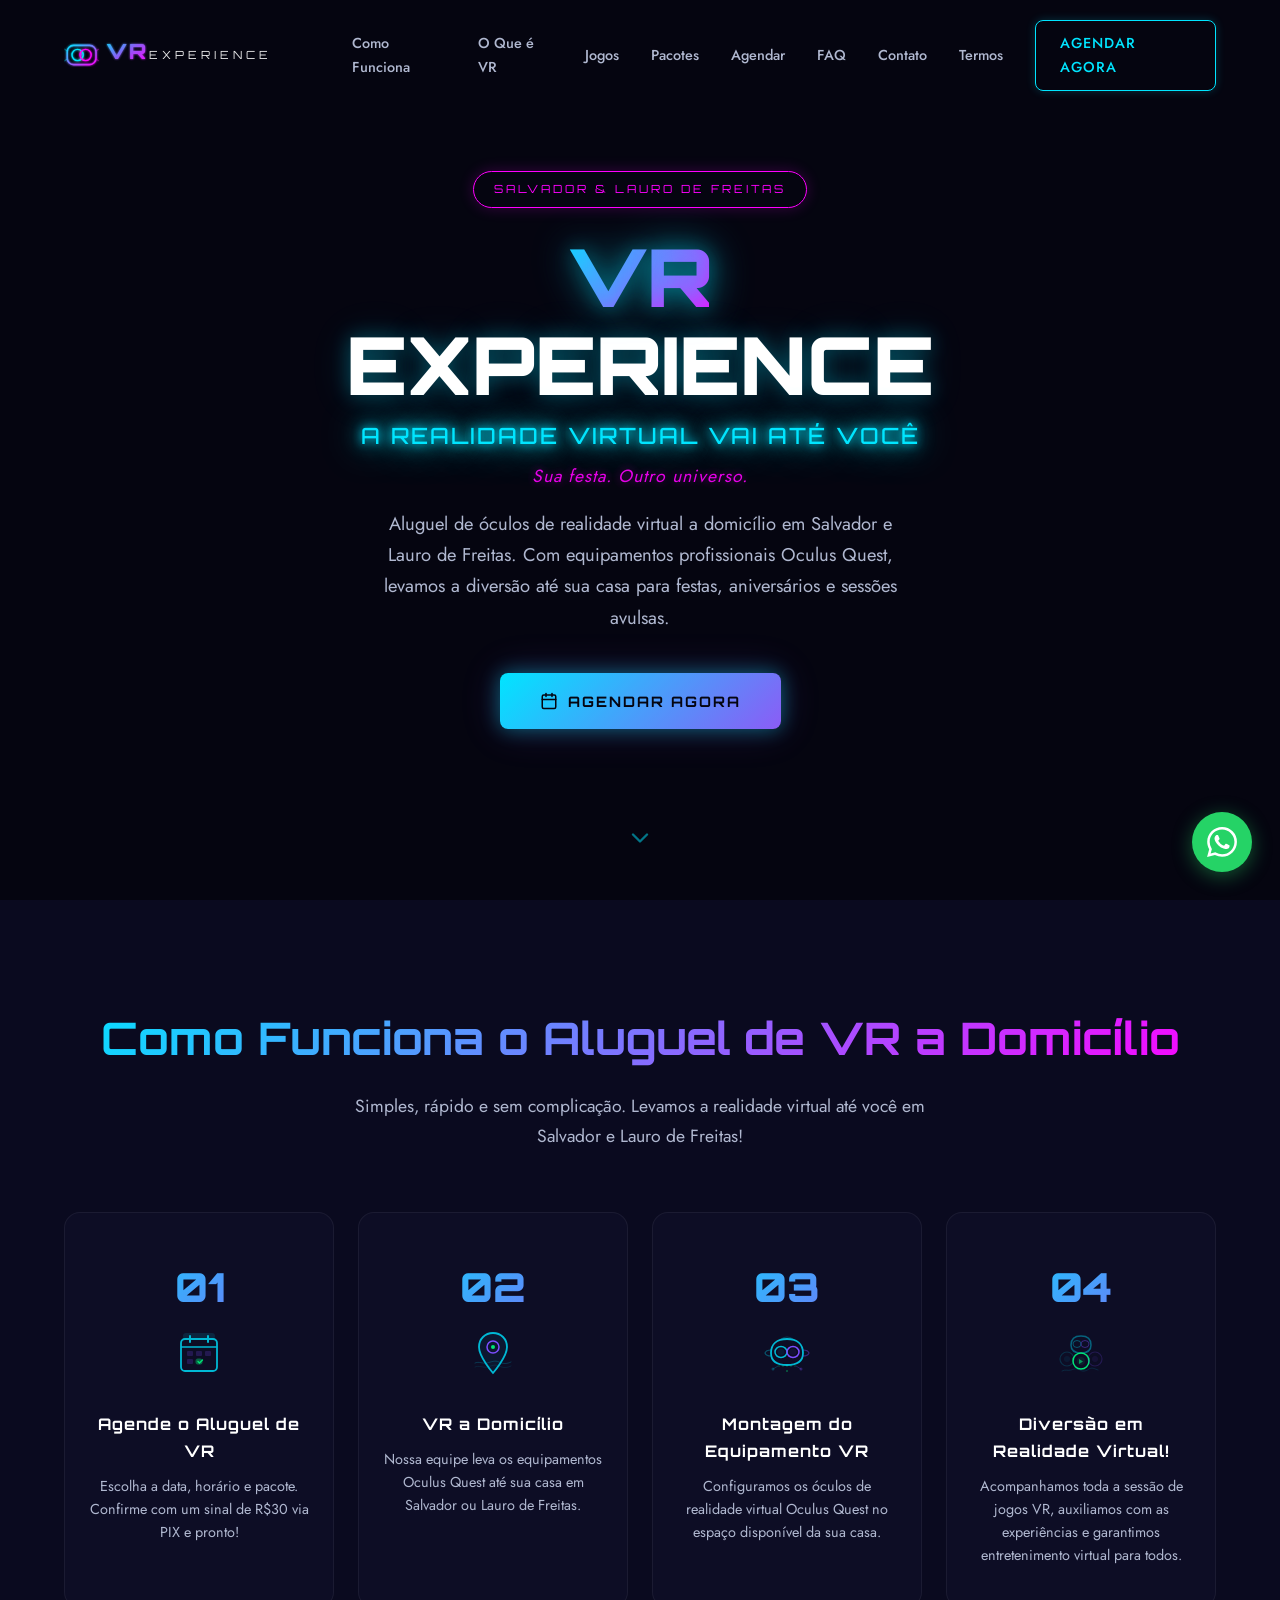
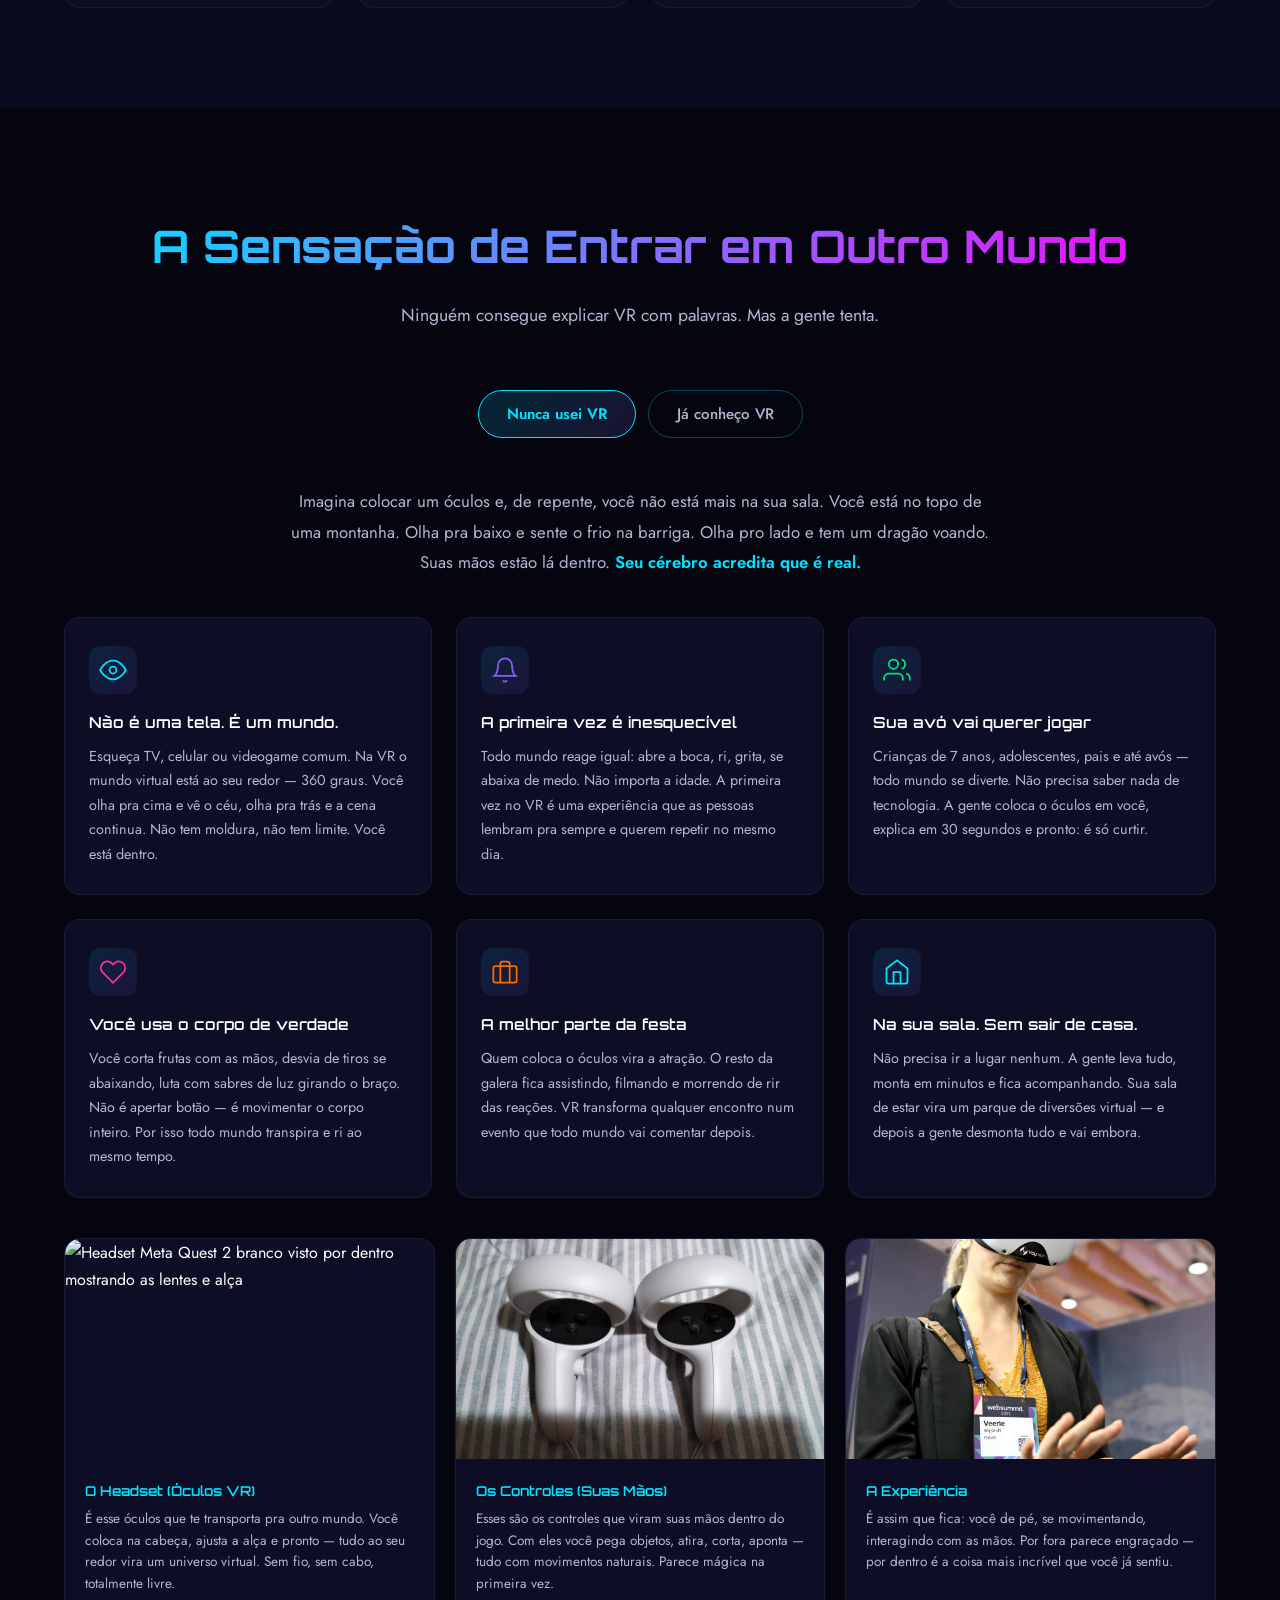
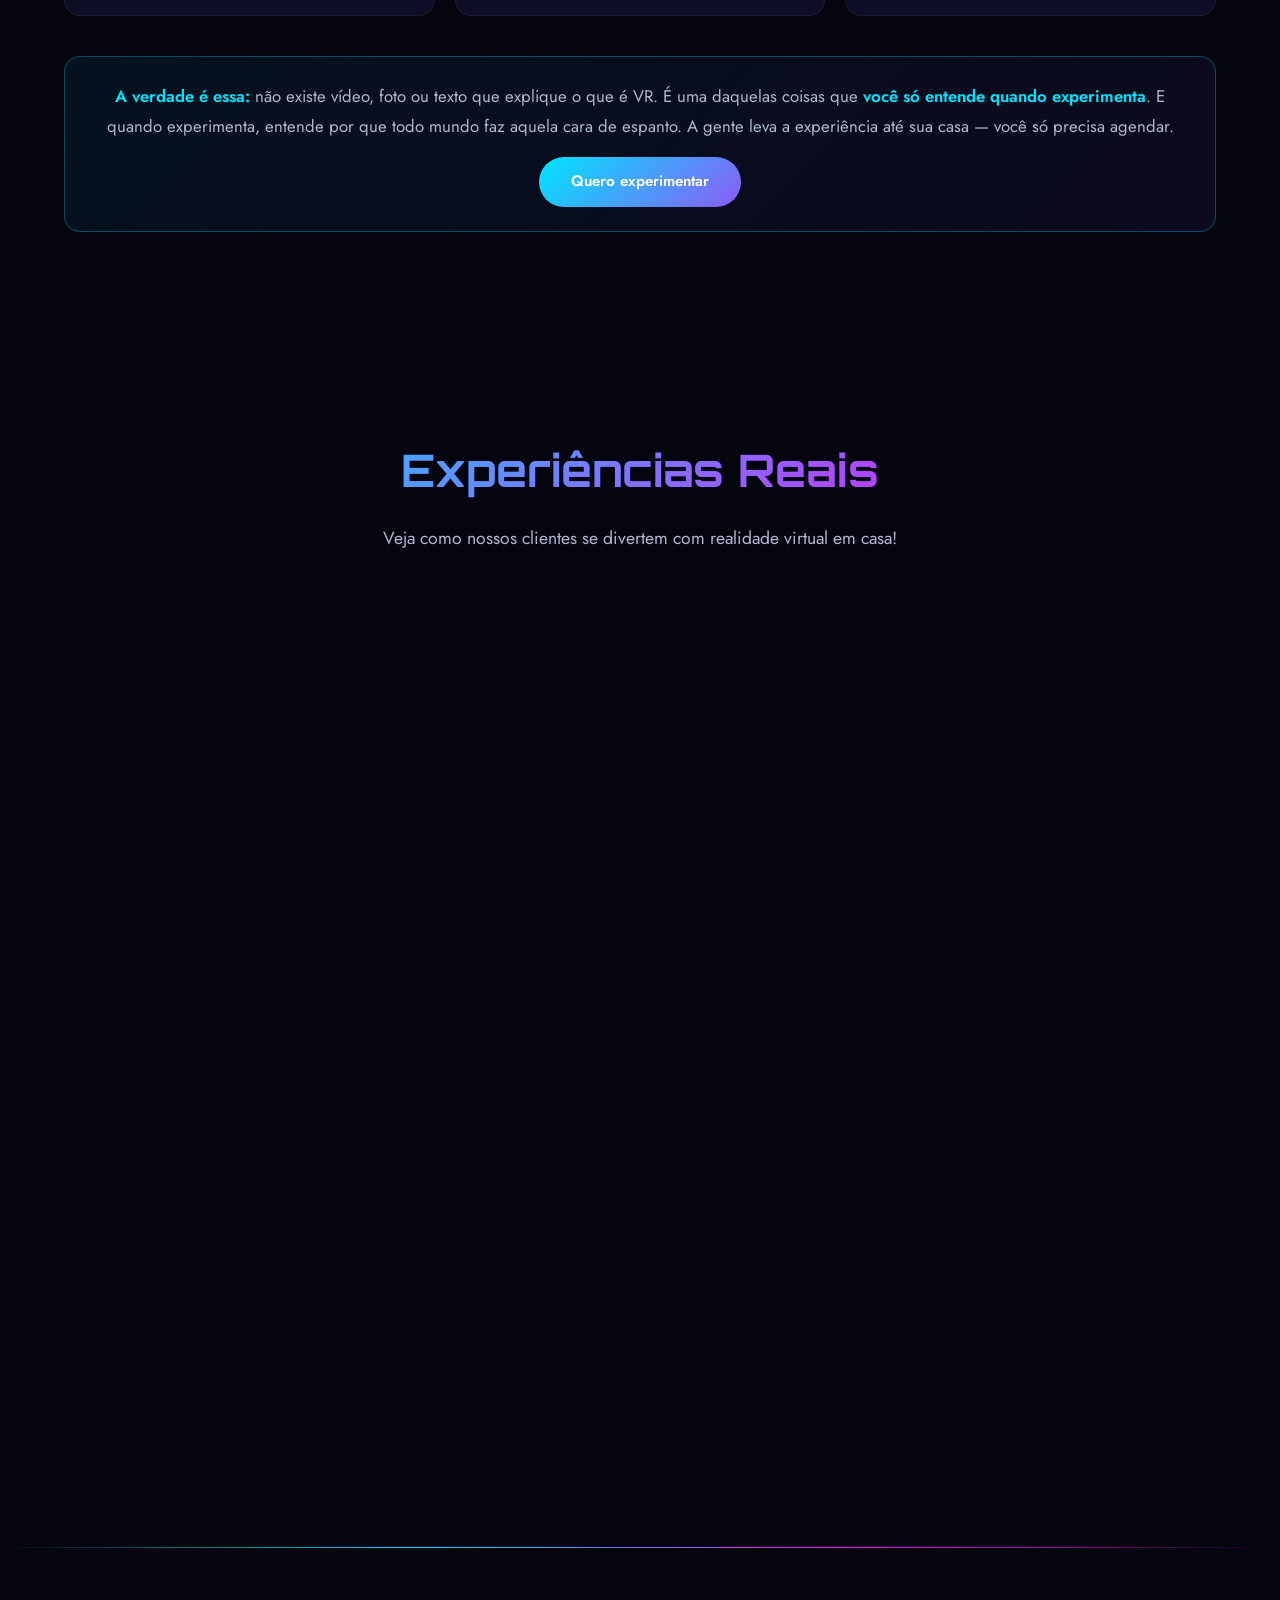
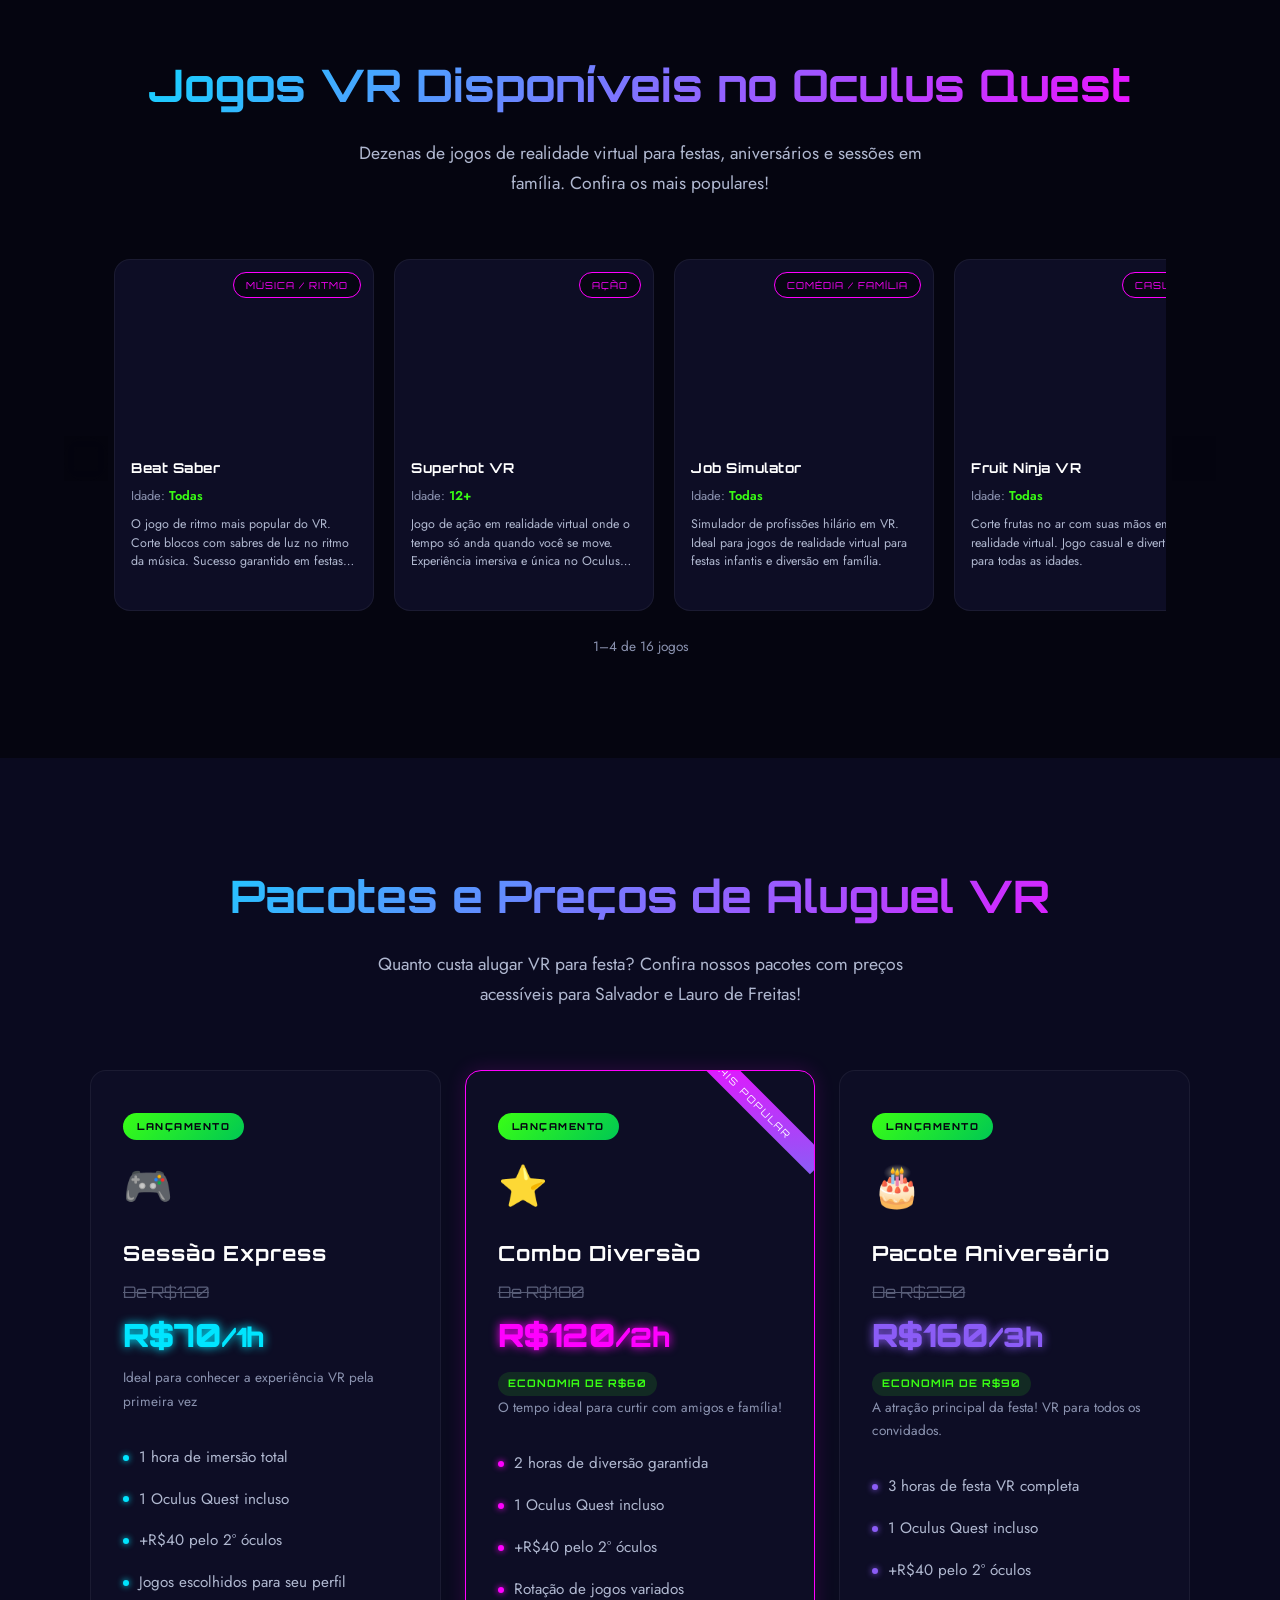
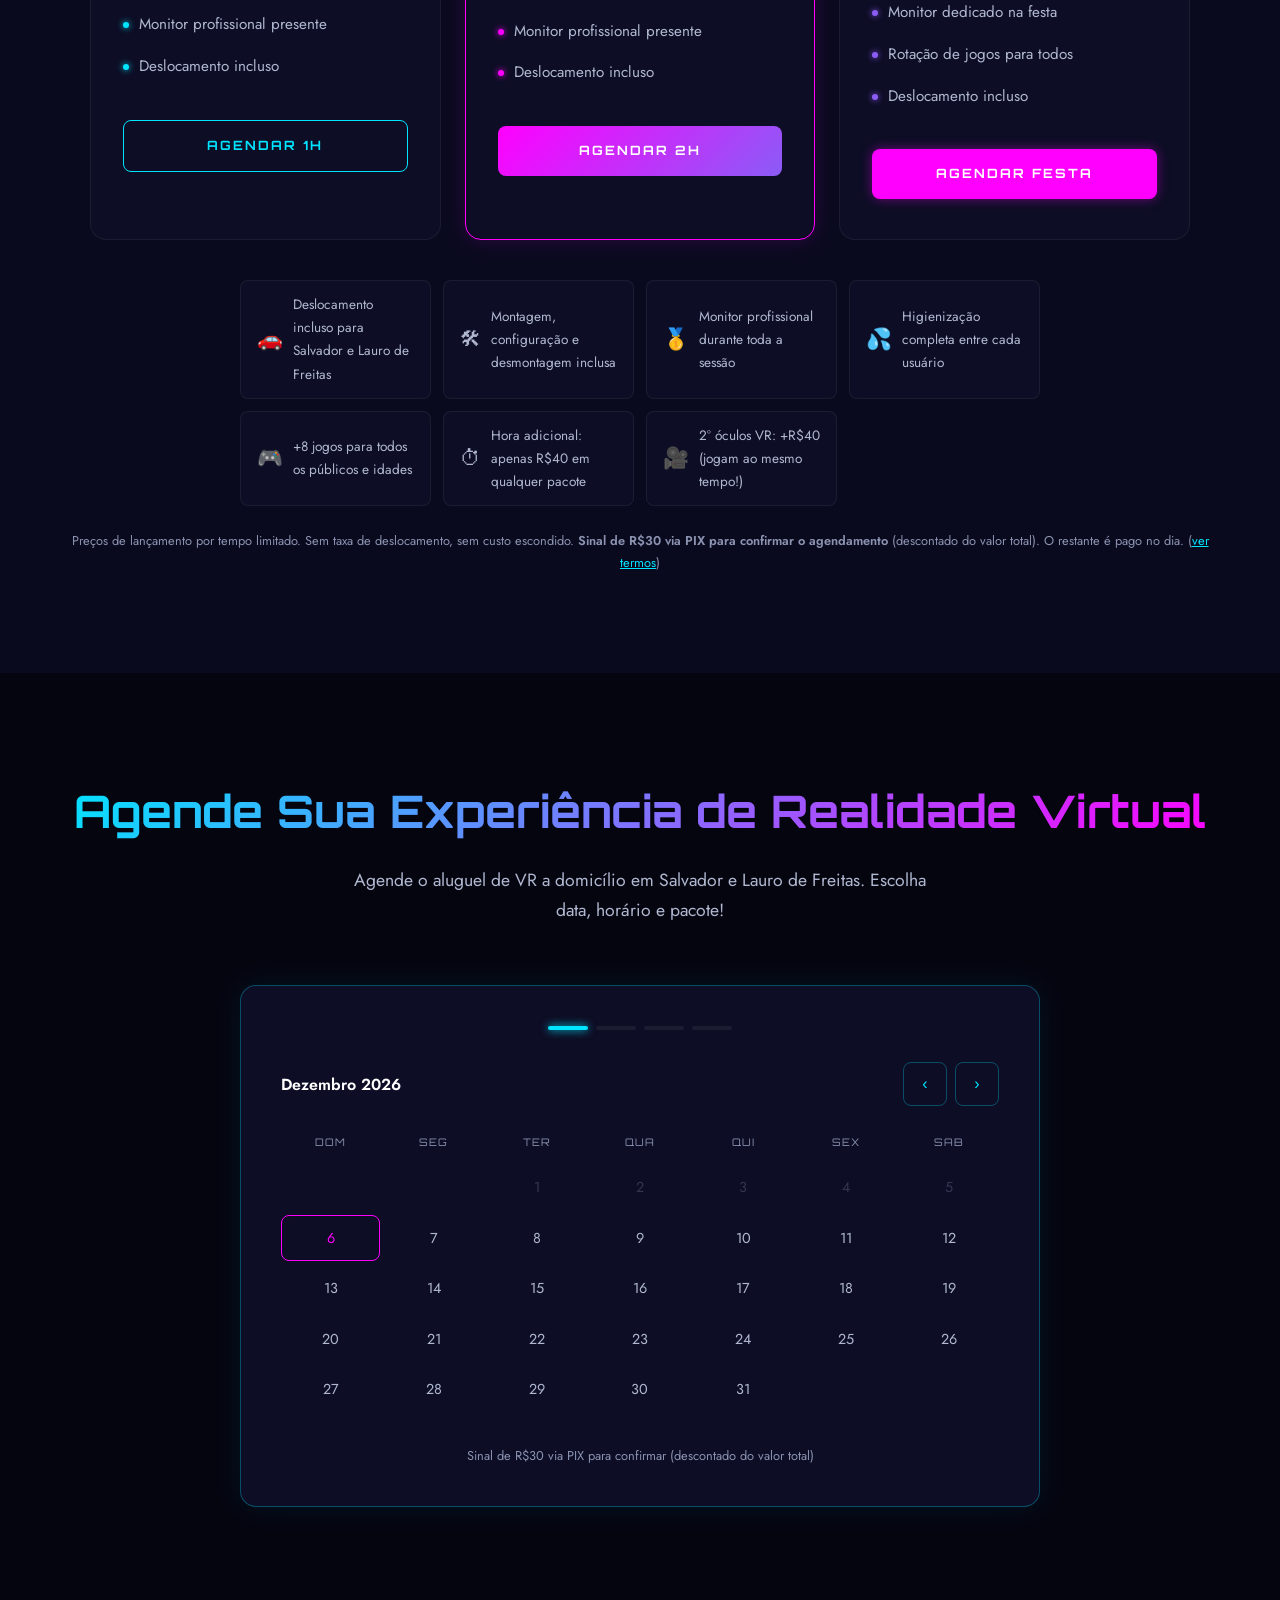
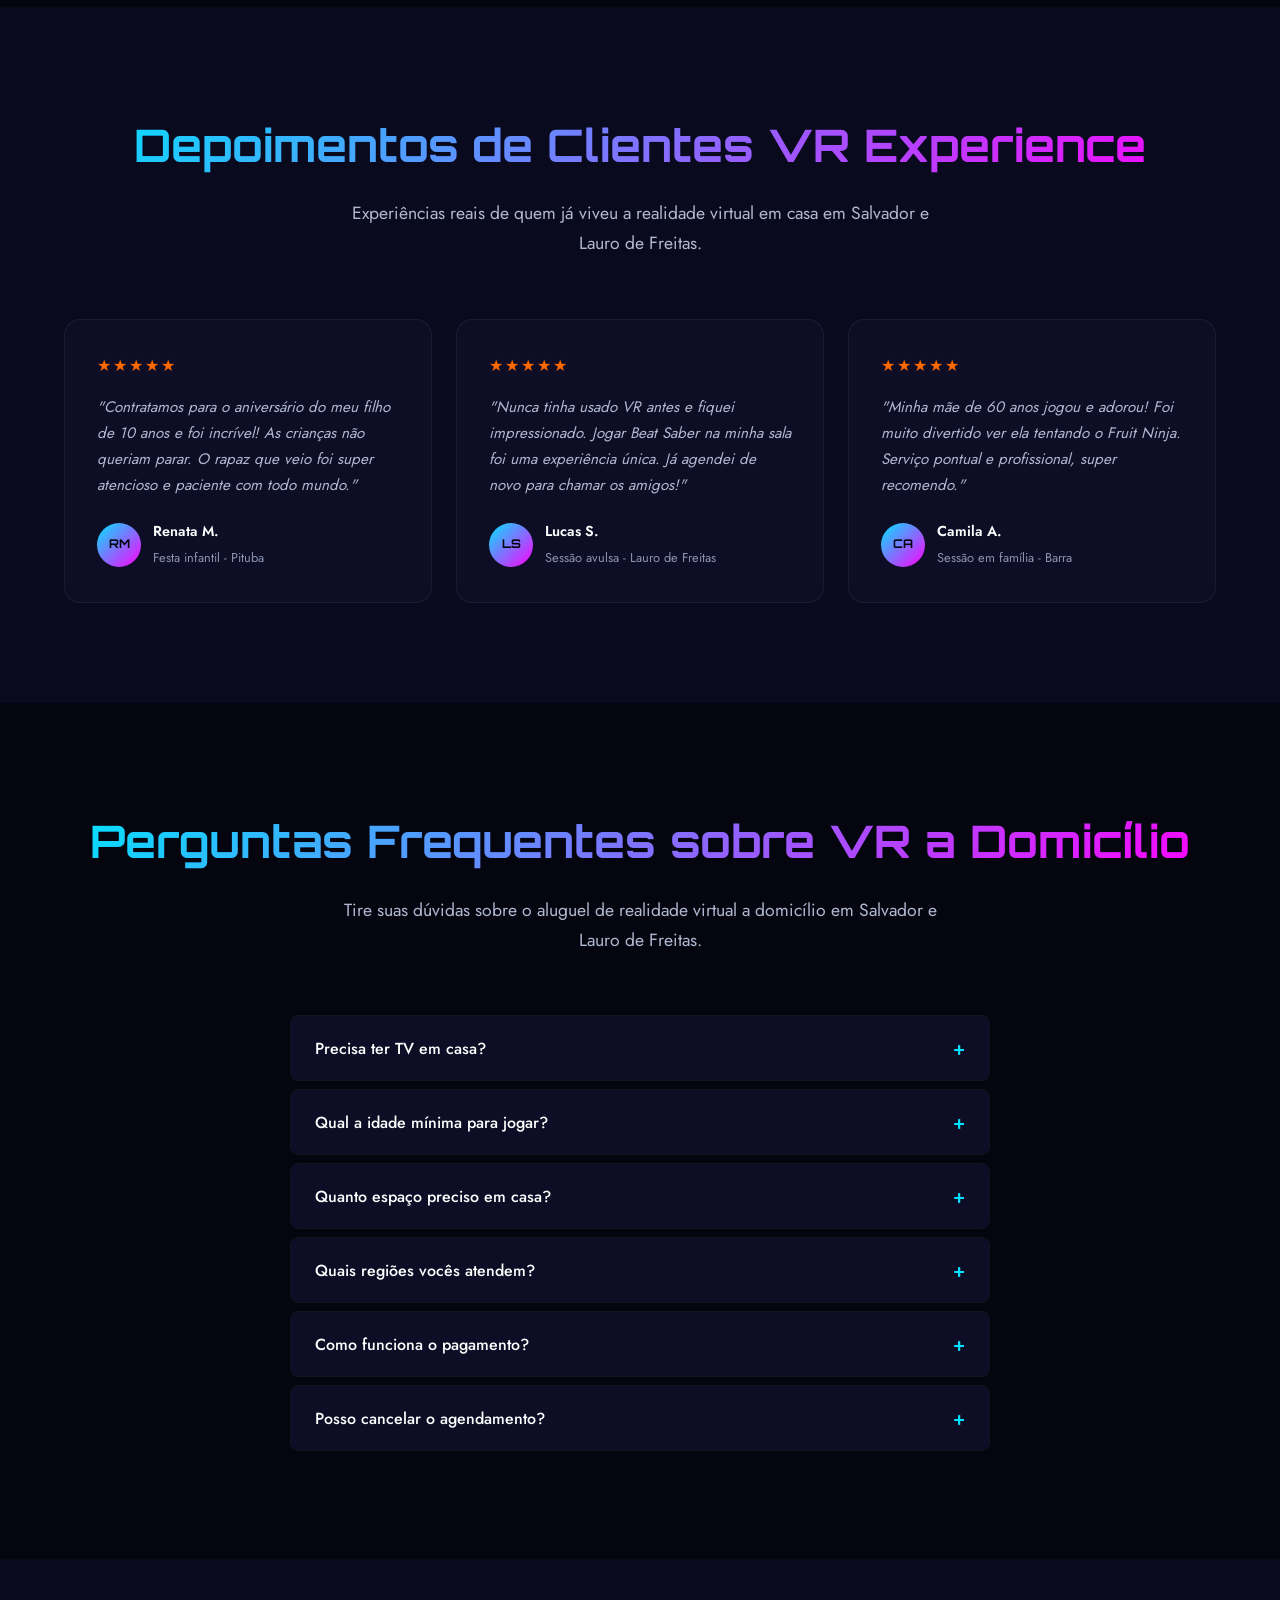
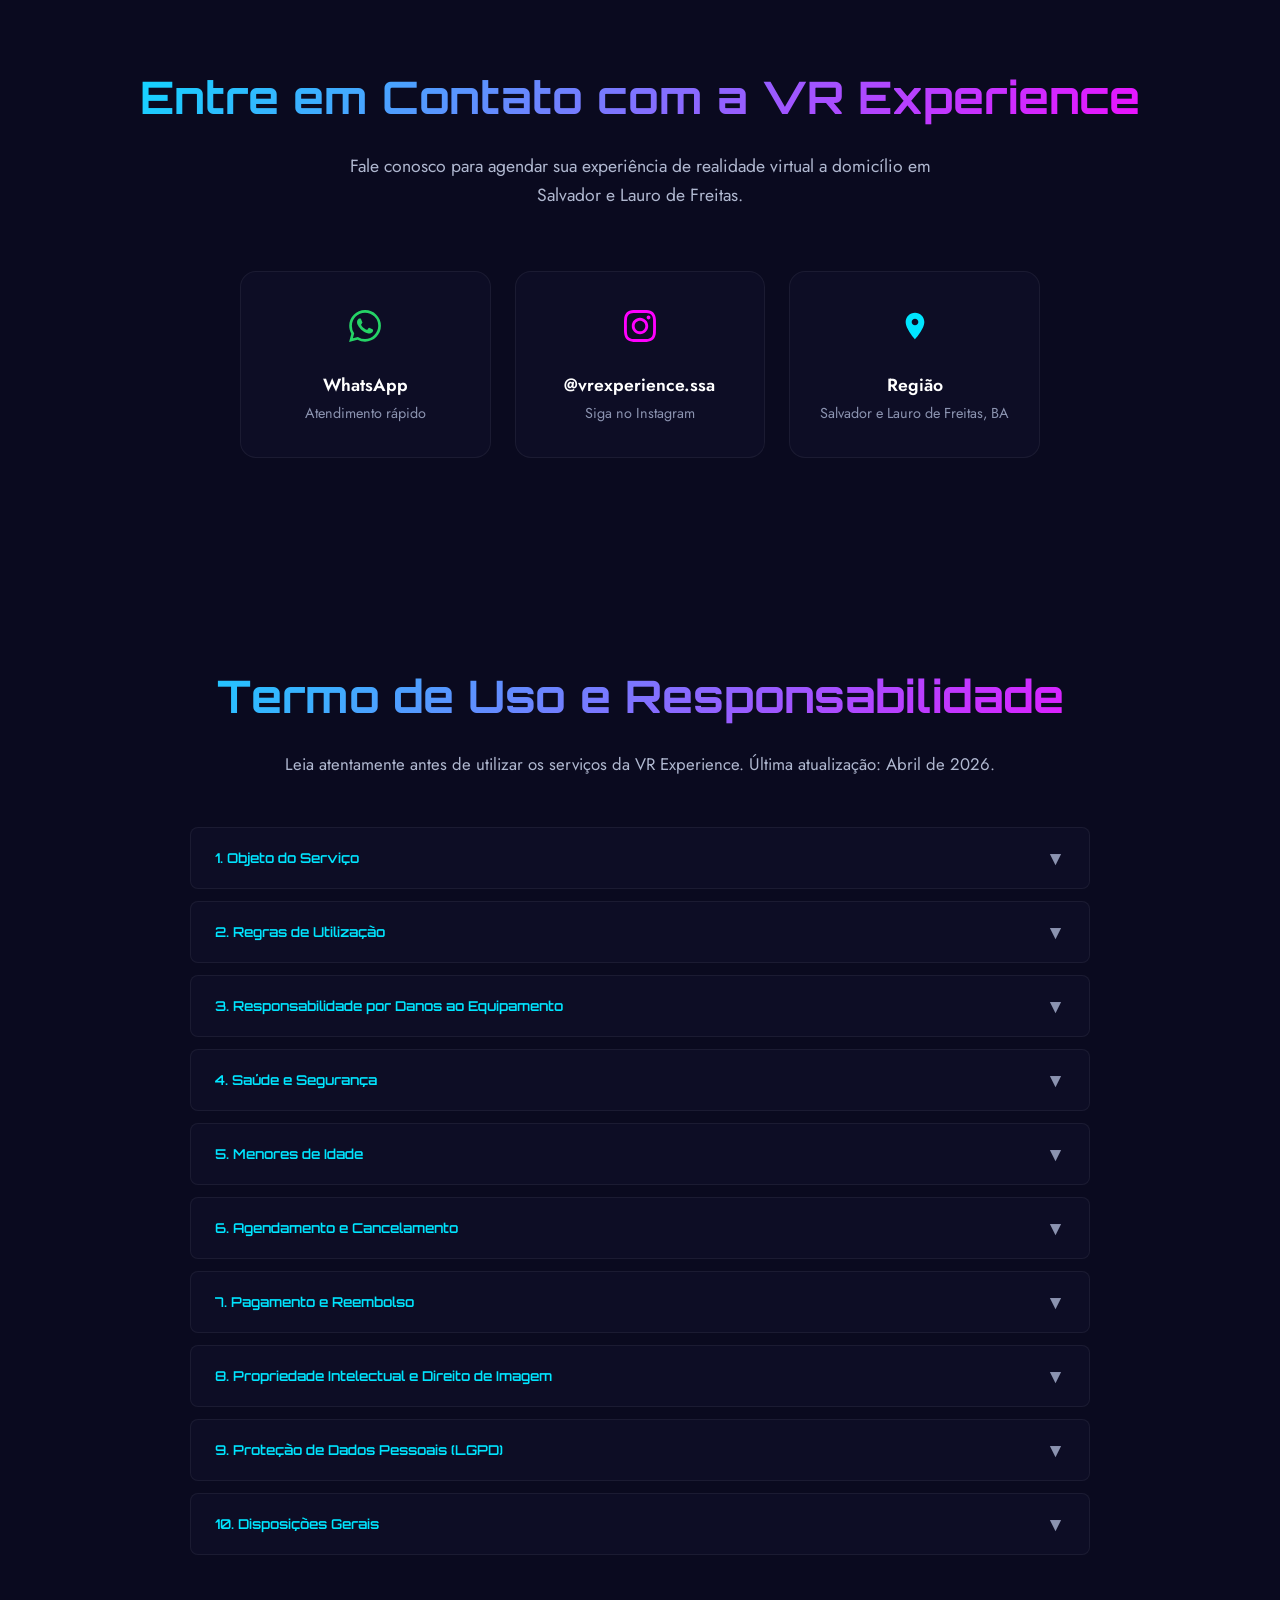
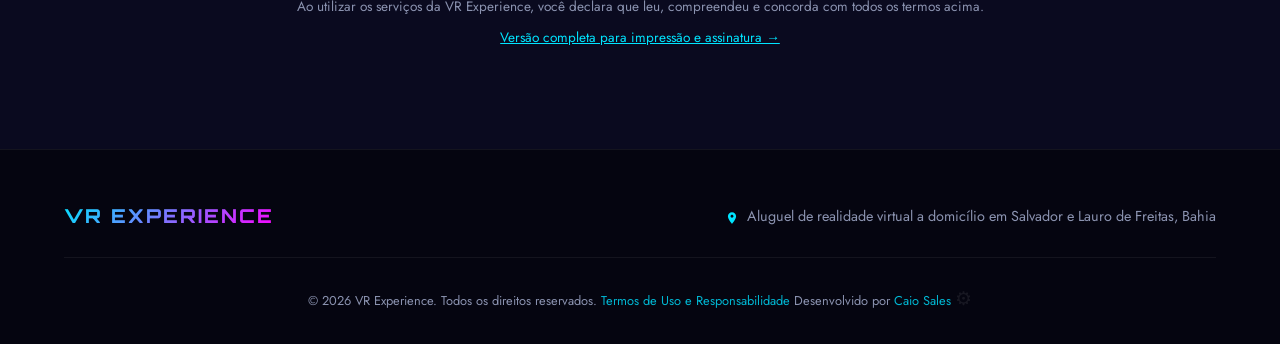
==== commit 09dbbdfd: "fix(vr): apply 16 post-review fixes from QA+UX+Architect team review Co-Authored-By: Claude Opus 4.6" ====
--- a/index.html
+++ b/index.html
@@ -12,6 +12,8 @@
   <link rel="canonical" href="https://vrexperiencessa.com.br/">
   <meta name="theme-color" content="#050510">
   <link rel="icon" type="image/svg+xml" href="brand/favicon.svg">
+  <link rel="preconnect" href="https://cdn.jsdelivr.net" crossorigin>
+  <link rel="dns-prefetch" href="https://cdn.jsdelivr.net">
   <link rel="preload" href="fonts/orbitron-700.ttf" as="font" type="font/truetype" crossorigin>
   <link rel="preload" href="fonts/jost-400.ttf" as="font" type="font/truetype" crossorigin>
 
@@ -72,7 +74,7 @@
       --glow-purple: 0 0 10px rgba(139, 92, 246, 0.5), 0 0 20px rgba(139, 92, 246, 0.3), 0 0 40px rgba(139, 92, 246, 0.15);
     }
 
-    html { scroll-behavior: smooth; }
+    html { scroll-behavior: auto; }
 
     body {
       font-family: var(--font-body);
@@ -914,6 +916,11 @@
     @keyframes pulseBadge {
       0%, 100% { box-shadow: 0 0 8px rgba(57, 255, 20, 0.4); }
       50% { box-shadow: 0 0 20px rgba(57, 255, 20, 0.7); }
+    }
+
+    @media (prefers-reduced-motion: reduce) {
+      .hero-badge, .hero-scroll-hint, .pacote-badge { animation: none; }
+      .reveal { visibility: visible; }
     }
 
     .pacote-old-price {
@@ -1992,16 +1999,50 @@
       font-size: 0.8rem;
     }
 
-    /* ===== SCROLL REVEAL ===== */
+    /* ===== SCROLL REVEAL (GSAP handles animation) ===== */
     .reveal {
+      visibility: hidden;
+    }
+
+    /* ===== CUSTOM CURSOR ===== */
+    .cursor-follower {
+      position: fixed;
+      top: 0;
+      left: 0;
+      width: 20px;
+      height: 20px;
+      border-radius: 50%;
+      border: 1.5px solid var(--neon-cyan);
+      pointer-events: none;
+      z-index: 9999;
       opacity: 0;
-      transform: translateY(30px);
-      transition: opacity 0.6s ease, transform 0.6s ease;
-    }
-
-    .reveal.visible {
-      opacity: 1;
-      transform: translateY(0);
+      transition: width 0.3s, height 0.3s, border-color 0.3s, opacity 0.3s;
+    }
+
+    .cursor-follower::after {
+      content: '';
+      position: absolute;
+      inset: -6px;
+      border-radius: 50%;
+      background: radial-gradient(circle, rgba(0, 229, 255, 0.12), transparent 70%);
+      z-index: -1;
+    }
+
+    .cursor-follower.visible { opacity: 1; }
+
+    .cursor-follower.hovering {
+      width: 44px;
+      height: 44px;
+      border-color: var(--neon-magenta);
+      background: rgba(255, 0, 255, 0.06);
+    }
+
+    .cursor-follower.hovering::after {
+      background: radial-gradient(circle, rgba(255, 0, 255, 0.1), transparent 70%);
+    }
+
+    @media (pointer: coarse) {
+      .cursor-follower { display: none; }
     }
 
     /* ===== FOCUS VISIBLE ===== */
@@ -2221,7 +2262,8 @@
       #termos { display: none; }
 
       /* Hide nav links to hidden sections */
-      .nav-links a[href="#oque-vr"] { display: none; }
+      .nav-links a[href="#oque-vr"],
+      .nav-links a[href="#termos"] { display: none; }
 
       /* Reduce testimonials to 2 */
       .testimonial-card:nth-child(n+3) { display: none; }
@@ -2638,6 +2680,7 @@
   </script>
 </head>
 <body>
+  <script>setTimeout(function(){document.querySelectorAll('.reveal').forEach(function(el){if(getComputedStyle(el).visibility==='hidden')el.style.visibility='visible'})},3000);</script>
 
   <!-- NAVBAR -->
   <nav class="navbar" id="navbar" role="navigation" aria-label="Navegação principal">
@@ -2684,7 +2727,7 @@
         <a href="#termos" aria-label="Termos de uso e responsabilidade" title="Termos de Uso">Termos</a>
         <a href="#agendamento" class="nav-cta" aria-label="Agendar agora sua experiência de realidade virtual" title="Agendar realidade virtual agora">Agendar Agora</a>
       </div>
-      <div class="hamburger" id="hamburger" aria-label="Menu" role="button" tabindex="0">
+      <div class="hamburger" id="hamburger" aria-label="Menu" role="button" tabindex="0" aria-expanded="false">
         <span></span>
         <span></span>
         <span></span>
@@ -2758,8 +2801,8 @@
       <p class="section-subtitle reveal">Ninguém consegue explicar VR com palavras. Mas a gente tenta.</p>
 
       <div class="vr-tabs reveal">
-        <button class="vr-tab active" onclick="showVrTab('leigo')">Nunca usei VR</button>
-        <button class="vr-tab" onclick="showVrTab('expert')">Já conheço VR</button>
+        <button class="vr-tab active" onclick="showVrTab('leigo', event)">Nunca usei VR</button>
+        <button class="vr-tab" onclick="showVrTab('expert', event)">Já conheço VR</button>
       </div>
 
       <!-- TAB LEIGO -->
@@ -2901,7 +2944,7 @@
       <p class="section-subtitle reveal">Veja como nossos clientes se divertem com realidade virtual em casa!</p>
       <div class="galeria-grid">
         <div class="galeria-item fx-neon-glow reveal">
-          <img src="img/people-vr-reaction.jpg" alt="Duas pessoas colocando headset Meta Quest 2 branco juntas em sessão de realidade virtual" loading="eager" fetchpriority="high" decoding="async" width="640" height="427">
+          <img src="img/people-vr-reaction.jpg" alt="Duas pessoas colocando headset Meta Quest 2 branco juntas em sessão de realidade virtual" loading="lazy" decoding="async" width="640" height="427">
           <div class="galeria-caption"><strong>DIVERSÃO EM DUPLA</strong>Adicione o 2° óculos por +R$40 e joguem juntos!</div>
         </div>
         <div class="galeria-item fx-duotone reveal">
@@ -3683,13 +3726,22 @@
     <div class="whatsapp-tooltip">Fale conosco!</div>
   </a>
 
+  <!-- Cursor Follower -->
+  <div class="cursor-follower" aria-hidden="true"></div>
+
+  <!-- GSAP + Plugins -->
+  <script src="https://cdn.jsdelivr.net/npm/gsap@3.12.7/dist/gsap.min.js"></script>
+  <script src="https://cdn.jsdelivr.net/npm/gsap@3.12.7/dist/ScrollTrigger.min.js"></script>
+  <!-- Lenis Smooth Scroll -->
+  <script src="https://cdn.jsdelivr.net/npm/lenis@1.2.3/dist/lenis.min.js"></script>
+
   <script>
     /* ===== VR TABS ===== */
-    function showVrTab(tab) {
+    function showVrTab(tab, e) {
       document.querySelectorAll('.vr-tab').forEach(t => t.classList.remove('active'));
       document.querySelectorAll('.vr-content').forEach(c => c.classList.remove('active'));
       document.getElementById('vr-' + tab).classList.add('active');
-      event.target.classList.add('active');
+      if (e && e.target) e.target.classList.add('active');
     }
 
     /* ===== NAVBAR SCROLL ===== */
@@ -3747,7 +3799,9 @@
     hamburger.addEventListener('click', () => {
       hamburger.classList.toggle('active');
       navLinks.classList.toggle('open');
-      document.body.style.overflow = navLinks.classList.contains('open') ? 'hidden' : '';
+      var isOpen = navLinks.classList.contains('open');
+      document.body.style.overflow = isOpen ? 'hidden' : '';
+      hamburger.setAttribute('aria-expanded', isOpen);
     });
 
     // Close on link click
@@ -3774,7 +3828,7 @@
       const ctx = canvas.getContext('2d');
       let particles = [];
       const COLORS = ['#00e5ff', '#ff00ff', '#8b5cf6', '#39ff14', '#ff2d95', '#ff6b00'];
-      const PARTICLE_COUNT = window.innerWidth < 768 ? 40 : 80;
+      const PARTICLE_COUNT = window.innerWidth < 768 ? 25 : 45;
       let animating = true;
       let heroVisible = true;
 
@@ -3804,14 +3858,15 @@
         }
       }
 
-      function drawLine(p1, p2, dist) {
-        const maxDist = 150;
-        if (dist > maxDist) return;
-        const alpha = (1 - dist / maxDist) * 0.15;
+      var MAX_LINE_DIST = 120;
+      var MAX_LINE_DIST_SQ = MAX_LINE_DIST * MAX_LINE_DIST;
+      function drawLine(p1, p2, distSq) {
+        if (distSq > MAX_LINE_DIST_SQ) return;
+        var alpha = (1 - Math.sqrt(distSq) / MAX_LINE_DIST) * 0.15;
         ctx.beginPath();
         ctx.moveTo(p1.x, p1.y);
         ctx.lineTo(p2.x, p2.y);
-        ctx.strokeStyle = `rgba(0, 229, 255, ${alpha})`;
+        ctx.strokeStyle = 'rgba(0,229,255,' + alpha + ')';
         ctx.lineWidth = 0.5;
         ctx.stroke();
       }
@@ -3850,13 +3905,12 @@
           ctx.fillStyle = `rgba(${r}, ${g}, ${b}, ${pulseAlpha})`;
           ctx.fill();
 
-          // Lines
+          // Lines (skip sqrt until needed)
           for (let j = i + 1; j < particles.length; j++) {
             const p2 = particles[j];
             const dx = p.x - p2.x;
             const dy = p.y - p2.y;
-            const dist = Math.sqrt(dx * dx + dy * dy);
-            drawLine(p, p2, dist);
+            drawLine(p, p2, dx * dx + dy * dy);
           }
         }
 
@@ -4197,31 +4251,177 @@
       });
     });
 
-    /* ===== SCROLL REVEAL ===== */
-    const revealElements = document.querySelectorAll('.reveal');
-    const revealObserver = new IntersectionObserver((entries) => {
-      entries.forEach(entry => {
-        if (entry.isIntersecting) {
-          entry.target.classList.add('visible');
-          revealObserver.unobserve(entry.target);
+  </script>
+
+  <!-- GSAP + LENIS EFFECTS SUITE -->
+  <script>
+  (function() {
+    /* --- Fallback: show everything if libs missing --- */
+    if (typeof gsap === 'undefined' || typeof ScrollTrigger === 'undefined') {
+      document.querySelectorAll('.reveal').forEach(function(el) { el.style.visibility = 'visible'; });
+      return;
+    }
+
+    gsap.registerPlugin(ScrollTrigger);
+
+    /* --- Reduced motion: show everything, skip animations --- */
+    var reducedMotion = window.matchMedia('(prefers-reduced-motion: reduce)').matches;
+    if (reducedMotion) {
+      gsap.set('.reveal', { autoAlpha: 1, y: 0 });
+      gsap.set(['.hero-badge', '.hero-title', '.hero-slogan', '.hero-tagline', '.hero-desc', '.hero-cta', '.hero-scroll-hint'], { autoAlpha: 1, y: 0 });
+      return;
+    }
+
+    /* --- Lenis Smooth Scroll (desktop only) --- */
+    var isTouch = window.matchMedia('(pointer: coarse)').matches;
+    var lenis = null;
+    if (typeof Lenis !== 'undefined' && !isTouch) {
+      lenis = new Lenis({ duration: 1.2 });
+      lenis.on('scroll', ScrollTrigger.update);
+      gsap.ticker.add(function(time) { lenis.raf(time * 1000); });
+      gsap.ticker.lagSmoothing(0);
+
+      document.querySelectorAll('a[href^="#"]').forEach(function(anchor) {
+        var href = anchor.getAttribute('href');
+        if (href === '#' || anchor.id === 'adminTrigger') return;
+        anchor.addEventListener('click', function(e) {
+          e.preventDefault();
+          var target = document.querySelector(href);
+          if (target) lenis.scrollTo(target, { offset: -80 });
+        });
+      });
+    } else {
+      document.querySelectorAll('a[href^="#"]').forEach(function(anchor) {
+        var href = anchor.getAttribute('href');
+        if (href === '#' || anchor.id === 'adminTrigger') return;
+        anchor.addEventListener('click', function(e) {
+          e.preventDefault();
+          var target = document.querySelector(href);
+          if (target) {
+            var top = target.getBoundingClientRect().top + window.pageYOffset - 80;
+            window.scrollTo({ top: top, behavior: 'smooth' });
+          }
+        });
+      });
+    }
+
+    /* --- Custom ScrambleDecode (no plugin needed) --- */
+    function scrambleDecode(el, finalText, duration) {
+      var chars = '01!<>{}═░▒▓█▀▄@#$%^&*';
+      var len = finalText.length;
+      var obj = { progress: 0 };
+      gsap.to(obj, {
+        progress: 1,
+        duration: duration || 1.5,
+        ease: 'none',
+        onUpdate: function() {
+          var p = obj.progress;
+          var revealed = Math.floor(p * len);
+          var result = '';
+          for (var i = 0; i < len; i++) {
+            if (i < revealed) {
+              result += finalText[i];
+            } else if (finalText[i] === ' ') {
+              result += ' ';
+            } else {
+              result += chars[Math.floor(Math.random() * chars.length)];
+            }
+          }
+          el.textContent = result;
+        },
+        onComplete: function() {
+          el.textContent = finalText;
         }
       });
-    }, { threshold: 0.1 });
-
-    revealElements.forEach(el => revealObserver.observe(el));
-
-    /* ===== SMOOTH SCROLL FIX FOR NAV ===== */
-    document.querySelectorAll('a[href^="#"]').forEach(anchor => {
-      anchor.addEventListener('click', function(e) {
-        e.preventDefault();
-        const target = document.querySelector(this.getAttribute('href'));
-        if (target) {
-          const offset = 80;
-          const top = target.getBoundingClientRect().top + window.pageYOffset - offset;
-          window.scrollTo({ top, behavior: 'smooth' });
+    }
+
+    /* --- Hero Intro Timeline --- */
+    var sloganEl = document.querySelector('.hero-slogan');
+    var sloganText = sloganEl ? sloganEl.textContent : '';
+
+    gsap.set(['.hero-badge', '.hero-title', '.hero-slogan', '.hero-tagline', '.hero-desc', '.hero-cta', '.hero-scroll-hint'], { autoAlpha: 0, y: 0 });
+
+    var heroTl = gsap.timeline({ delay: 0.2 });
+    heroTl
+      .fromTo('.hero-badge', { y: -20, autoAlpha: 0 }, { y: 0, autoAlpha: 1, duration: 0.4, ease: 'power2.out' })
+      .fromTo('.hero-title', { y: 50, autoAlpha: 0 }, { y: 0, autoAlpha: 1, duration: 0.7, ease: 'power3.out' }, '-=0.2')
+      .set('.hero-slogan', { autoAlpha: 1 })
+      .add(function() { if (sloganEl) scrambleDecode(sloganEl, sloganText, 1.0); }, '<')
+      .fromTo('.hero-tagline', { y: 20, autoAlpha: 0 }, { y: 0, autoAlpha: 1, duration: 0.4, ease: 'power2.out' }, '-=0.2')
+      .fromTo('.hero-desc', { y: 20, autoAlpha: 0 }, { y: 0, autoAlpha: 1, duration: 0.5, ease: 'power2.out' }, '-=0.3')
+      .fromTo('.hero-cta', { scale: 0.8, autoAlpha: 0 }, { scale: 1, autoAlpha: 1, duration: 0.5, ease: 'back.out(1.7)' }, '-=0.3')
+      .fromTo('.hero-scroll-hint', { y: -10, autoAlpha: 0 }, { y: 0, autoAlpha: 1, duration: 0.4 }, '-=0.2');
+
+    /* --- Section Titles: scroll reveal (slide up + fade in) --- */
+    document.querySelectorAll('.section-title').forEach(function(title) {
+      if (title.closest('.hero')) return;
+      gsap.set(title, { autoAlpha: 0, y: 40 });
+      gsap.to(title, {
+        autoAlpha: 1, y: 0, duration: 0.8, ease: 'power3.out',
+        scrollTrigger: { trigger: title, start: 'top 85%', once: true }
+      });
+    });
+
+    /* --- Section Subtitles: fade + slide --- */
+    document.querySelectorAll('.section-subtitle').forEach(function(sub) {
+      gsap.set(sub, { autoAlpha: 0, y: 20 });
+      gsap.to(sub, {
+        autoAlpha: 1, y: 0, duration: 0.8, ease: 'power2.out',
+        scrollTrigger: { trigger: sub, start: 'top 85%', once: true }
+      });
+    });
+
+    /* --- Batch Card Reveals --- */
+    var cards = gsap.utils.toArray('.step-card, .vr-card, .equip-card, .pacote-card, .testimonial-card, .contato-card, .faq-item, .incluso-item, .galeria-item').filter(function(el) { return el.offsetParent !== null; });
+    gsap.set(cards, { y: 60, autoAlpha: 0 });
+    ScrollTrigger.batch(cards, {
+      start: 'top 88%',
+      onEnter: function(batch) {
+        gsap.to(batch, {
+          y: 0, autoAlpha: 1, duration: 0.7, stagger: 0.1, ease: 'power2.out', overwrite: true
+        });
+      }
+    });
+
+    /* --- Catch-all: any remaining .reveal elements not handled above --- */
+    var handledSelectors = '.section-title, .section-subtitle, .step-card, .vr-card, .equip-card, .pacote-card, .testimonial-card, .contato-card, .faq-item, .incluso-item, .galeria-item';
+    var remaining = [];
+    document.querySelectorAll('.reveal').forEach(function(el) {
+      if (!el.matches(handledSelectors) && el.offsetParent !== null) remaining.push(el);
+    });
+    if (remaining.length) {
+      gsap.set(remaining, { autoAlpha: 0, y: 30 });
+      ScrollTrigger.batch(remaining, {
+        start: 'top 90%',
+        onEnter: function(batch) {
+          gsap.to(batch, { autoAlpha: 1, y: 0, duration: 0.6, stagger: 0.08, ease: 'power2.out', overwrite: true });
         }
       });
-    });
+    }
+
+    /* --- Cursor Follower (desktop only) --- */
+    var cursor = document.querySelector('.cursor-follower');
+    if (cursor && window.matchMedia('(pointer: fine)').matches) {
+      gsap.set(cursor, { xPercent: -50, yPercent: -50 });
+      var xTo = gsap.quickTo(cursor, 'x', { duration: 0.4, ease: 'power3' });
+      var yTo = gsap.quickTo(cursor, 'y', { duration: 0.4, ease: 'power3' });
+
+      var cursorVisible = false;
+      window.addEventListener('pointermove', function(e) {
+        xTo(e.clientX);
+        yTo(e.clientY);
+        if (!cursorVisible) { cursor.classList.add('visible'); cursorVisible = true; }
+      });
+
+      document.addEventListener('pointerleave', function() { cursor.classList.remove('visible'); cursorVisible = false; });
+      document.addEventListener('pointerenter', function() { cursor.classList.add('visible'); cursorVisible = true; });
+
+      document.querySelectorAll('a, button, .game-card, .pacote-card, .galeria-item').forEach(function(el) {
+        el.addEventListener('pointerenter', function() { cursor.classList.add('hovering'); });
+        el.addEventListener('pointerleave', function() { cursor.classList.remove('hovering'); });
+      });
+    }
+  })();
   </script>
 
   <!-- Termos Accordion -->
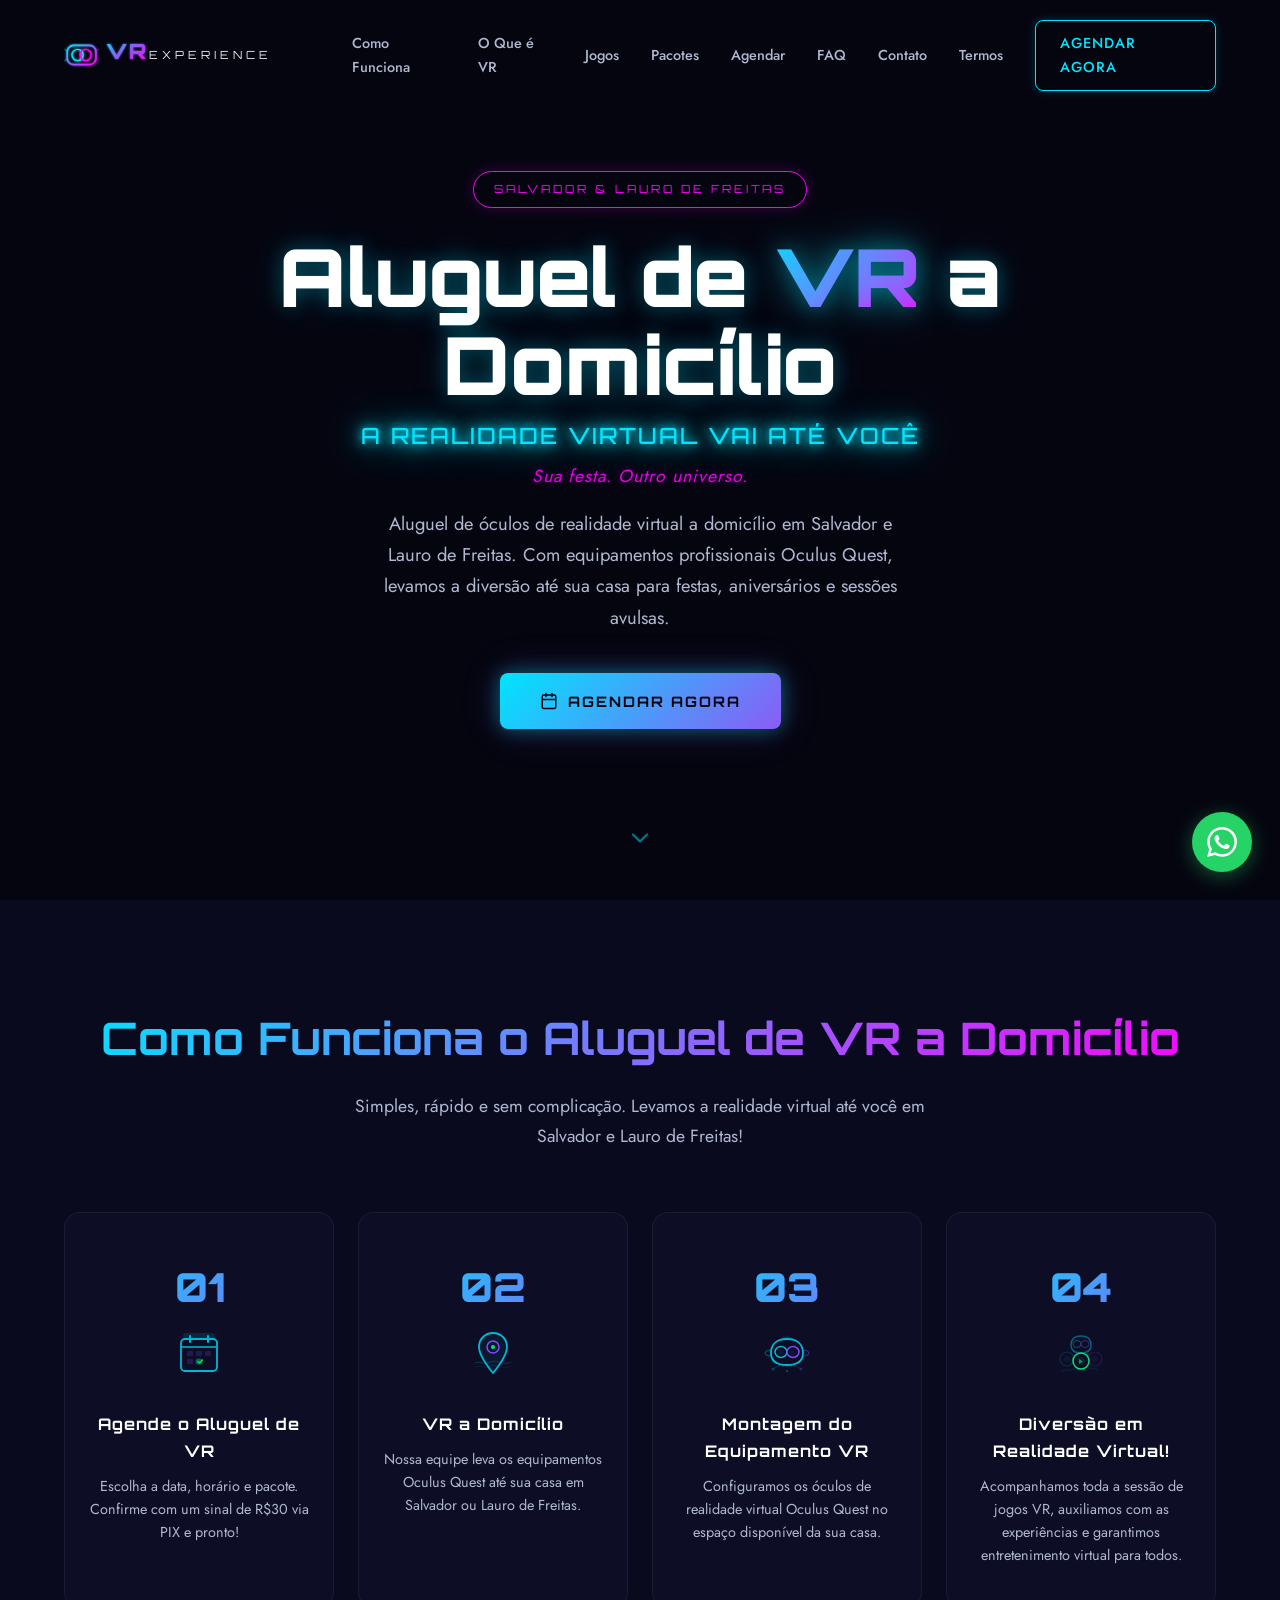
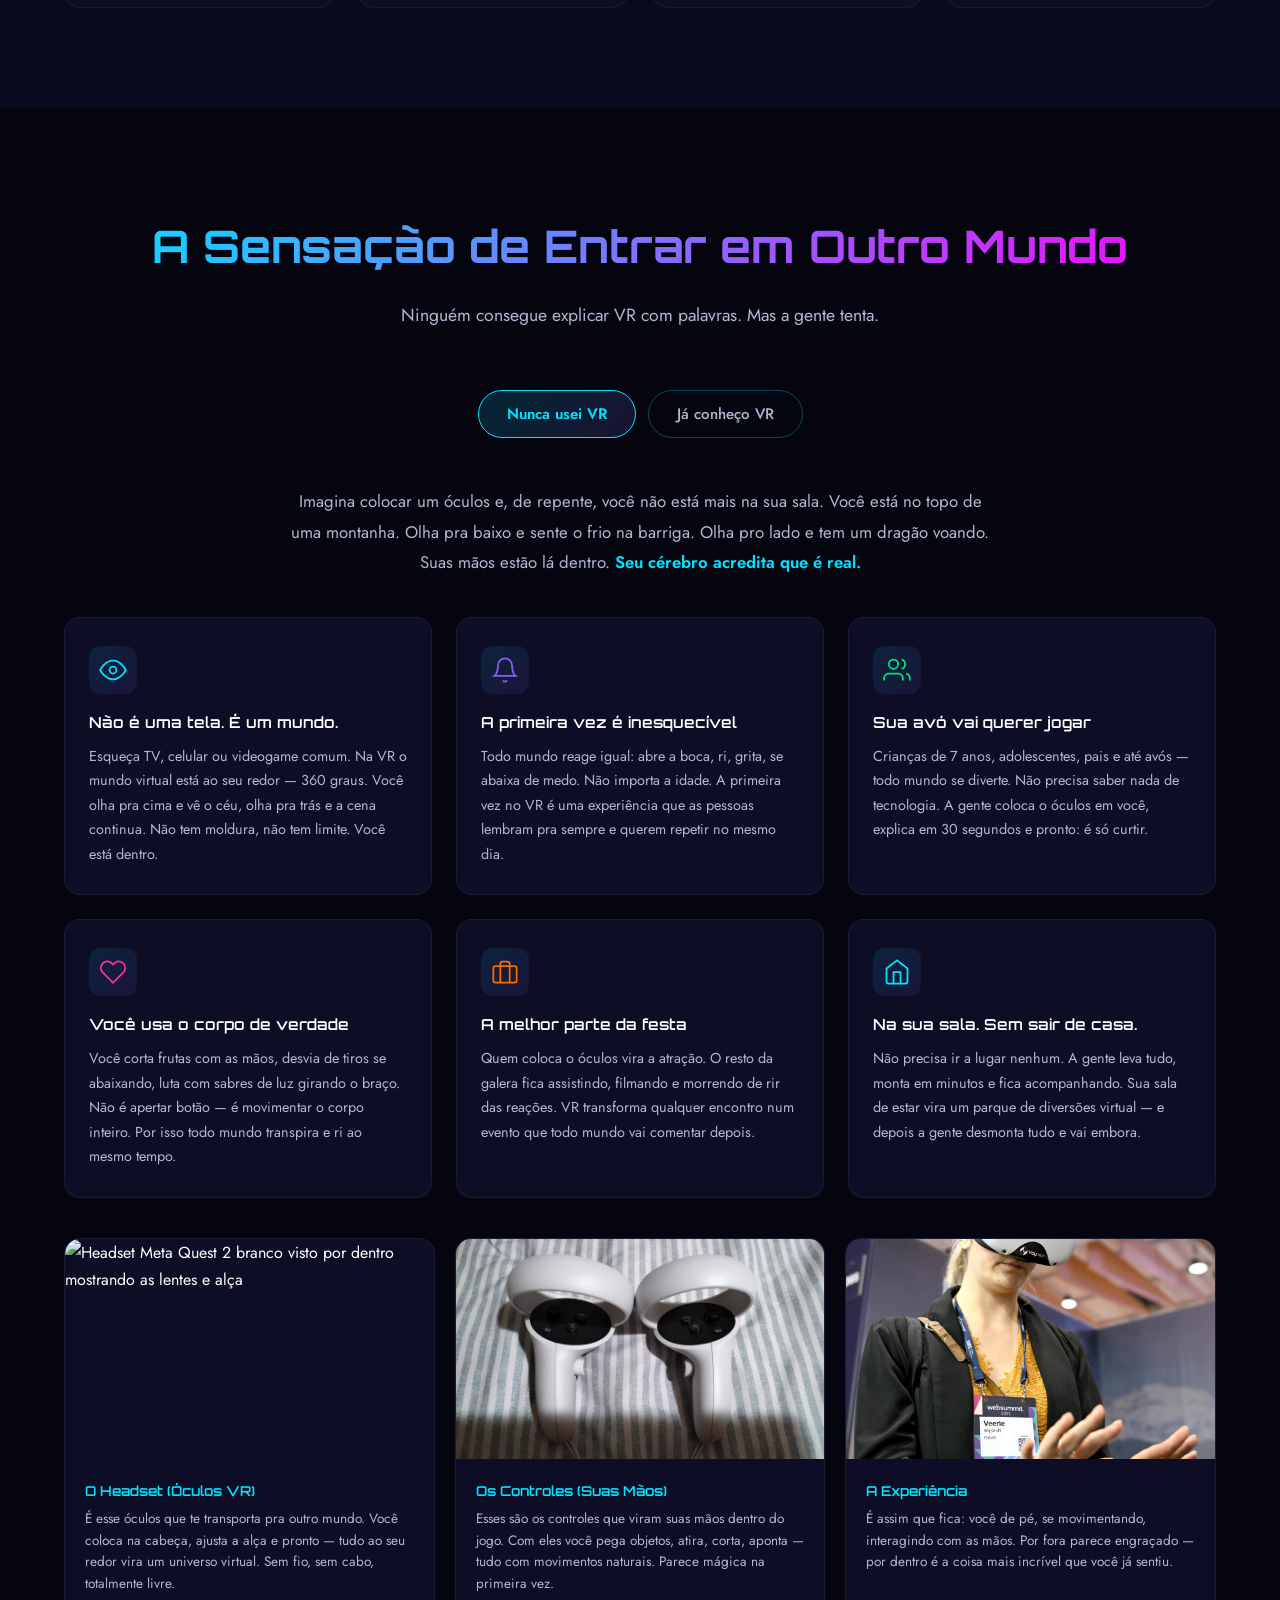
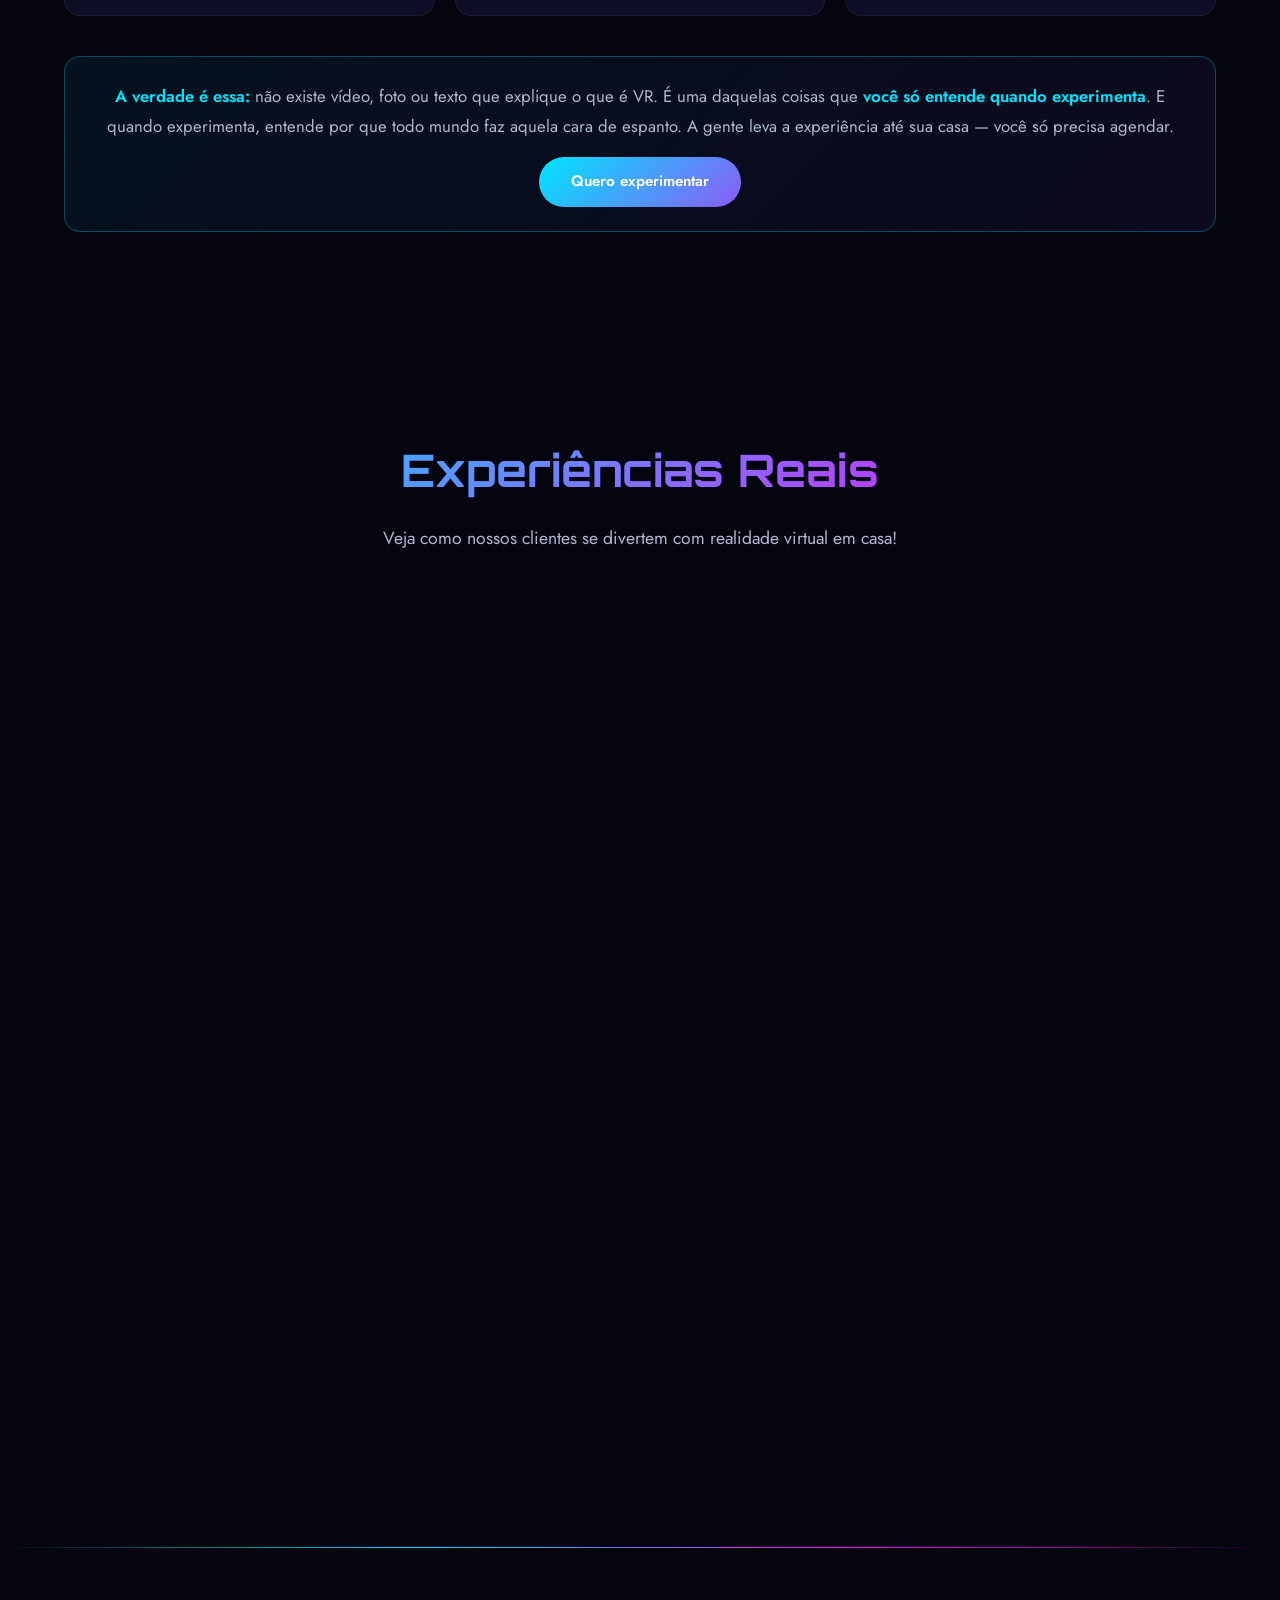
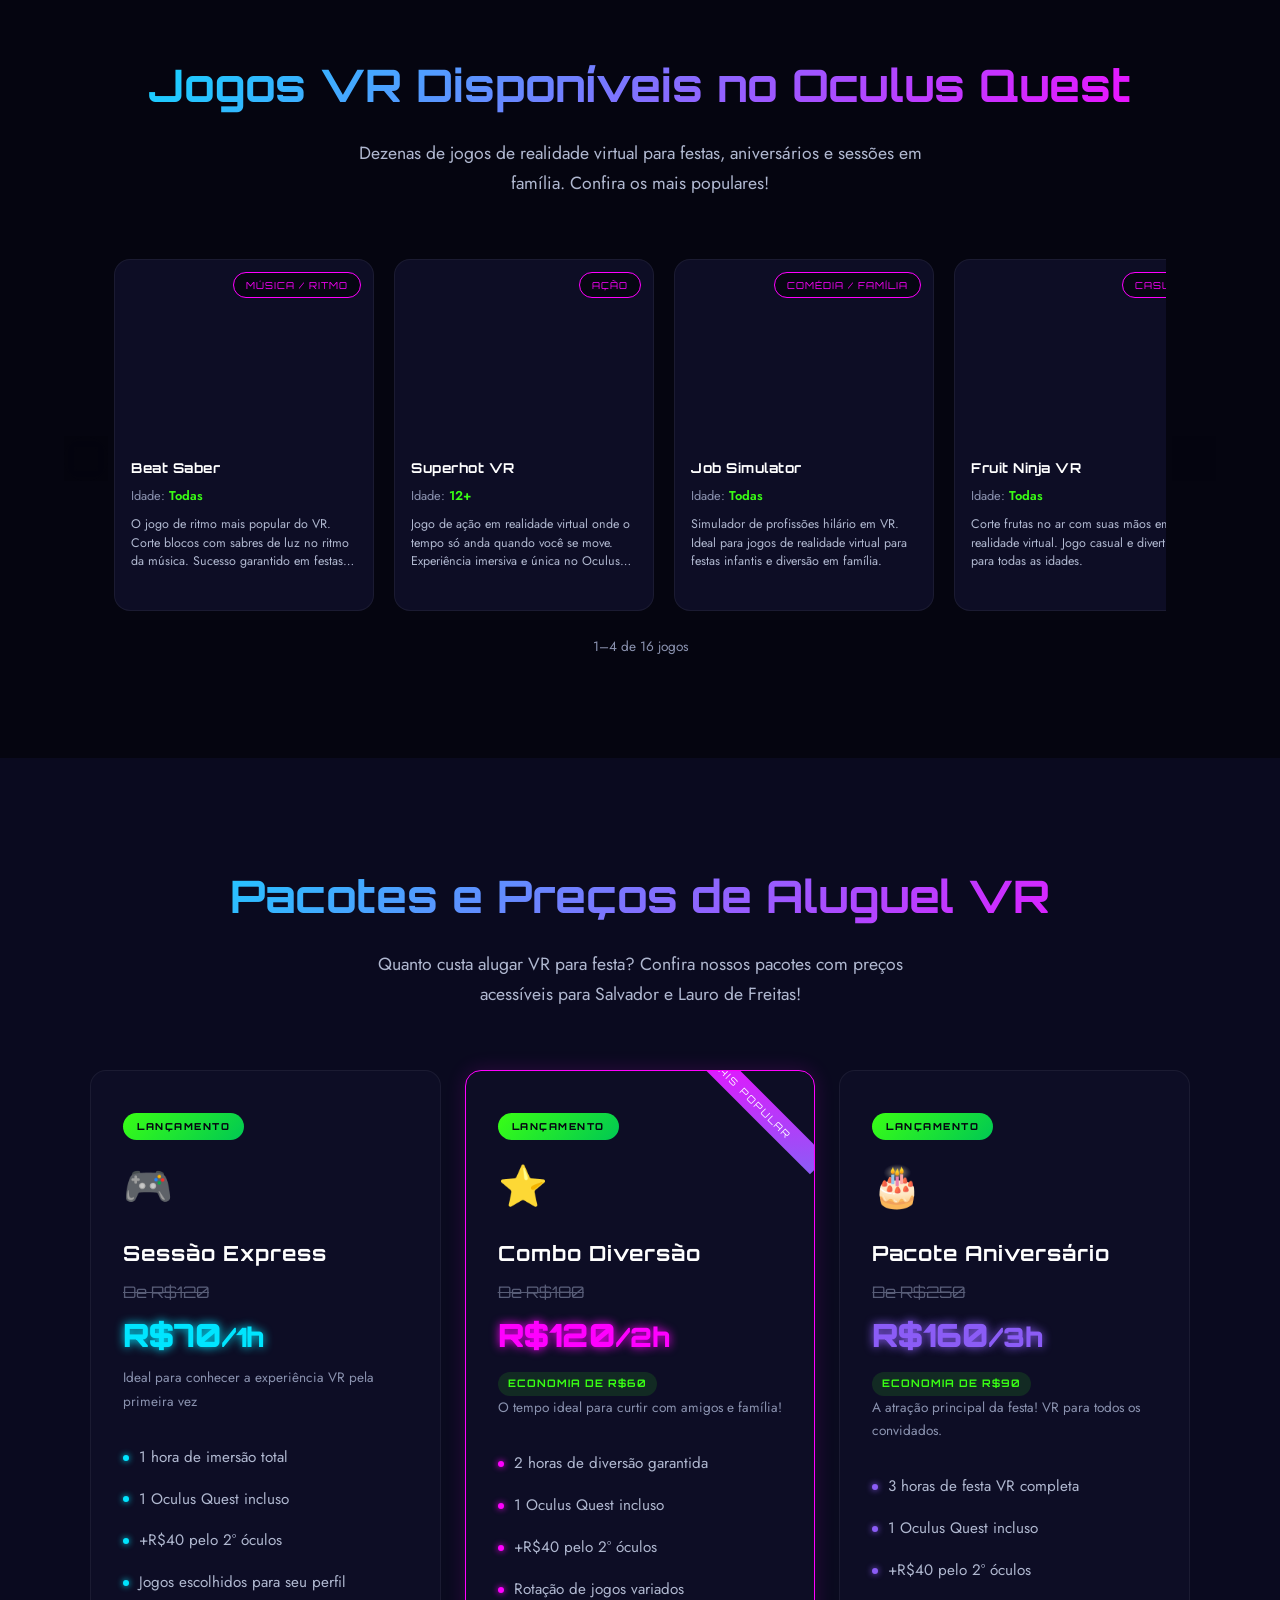
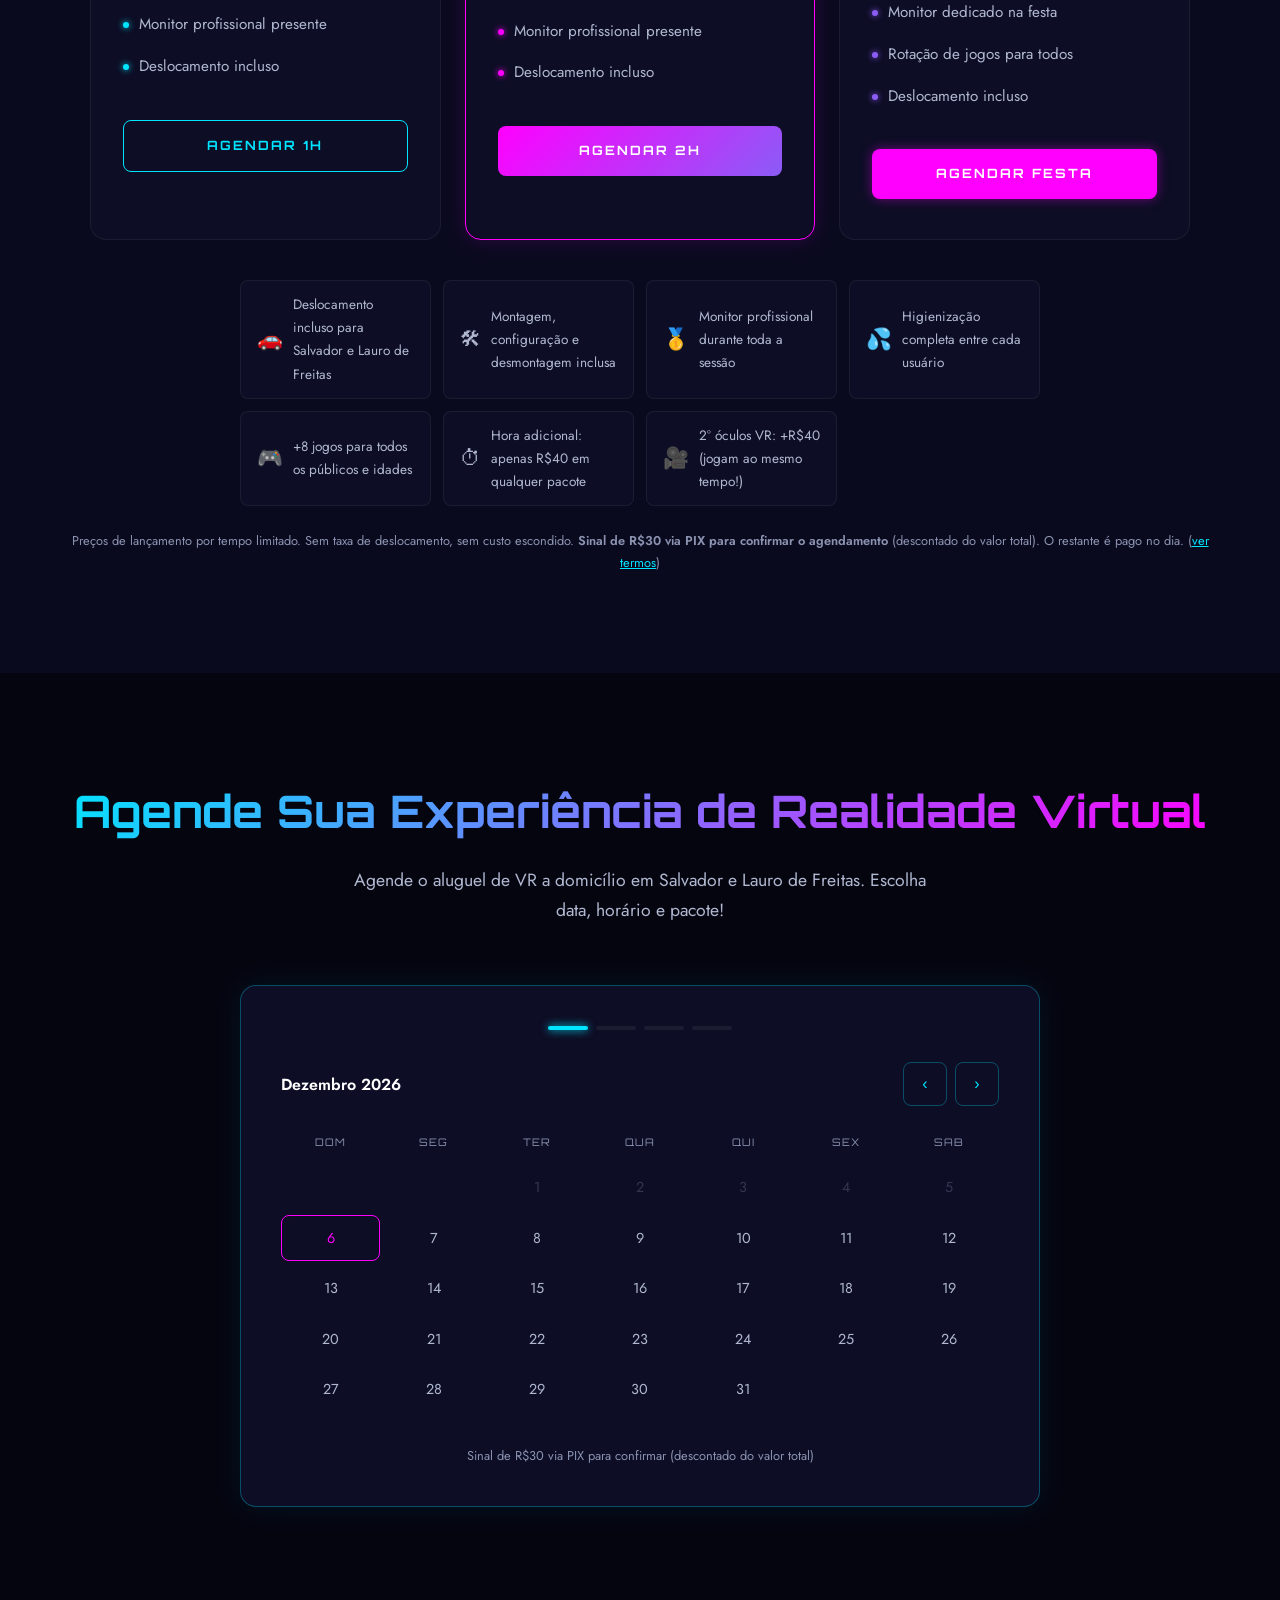
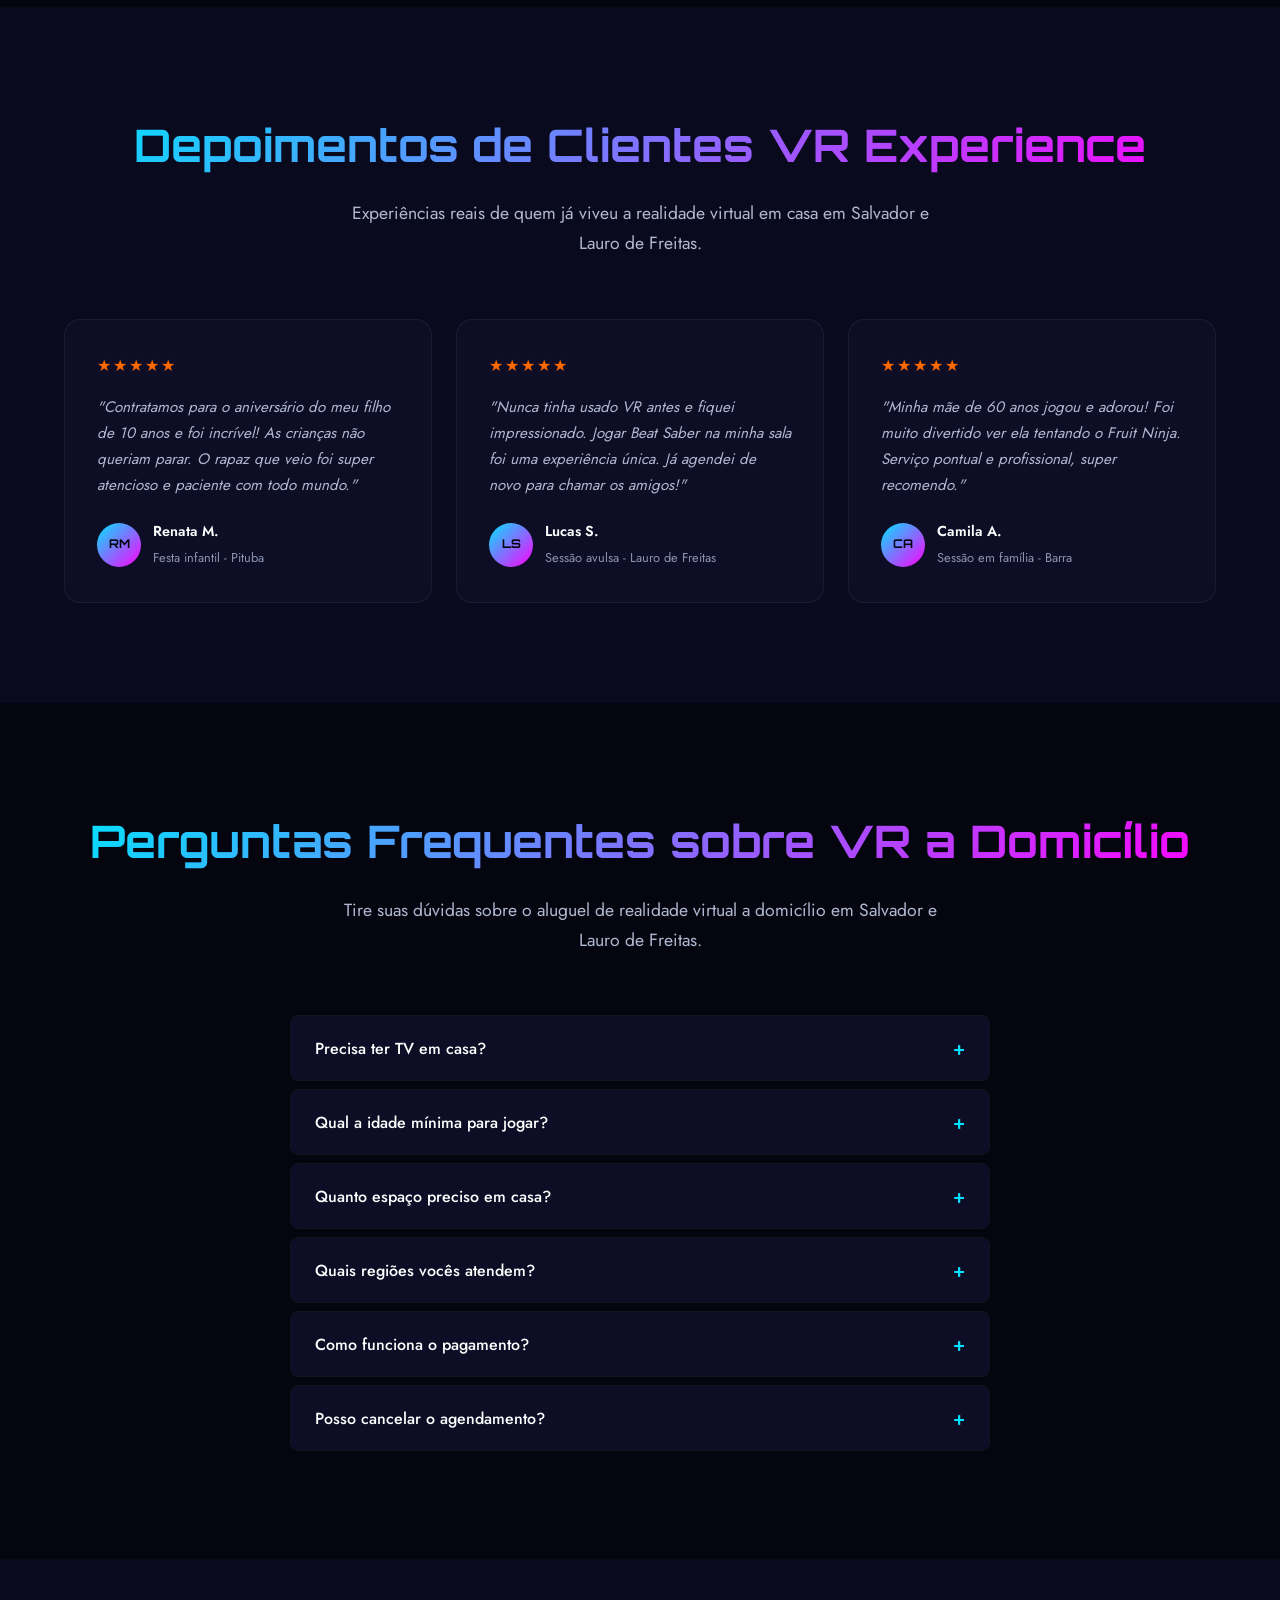
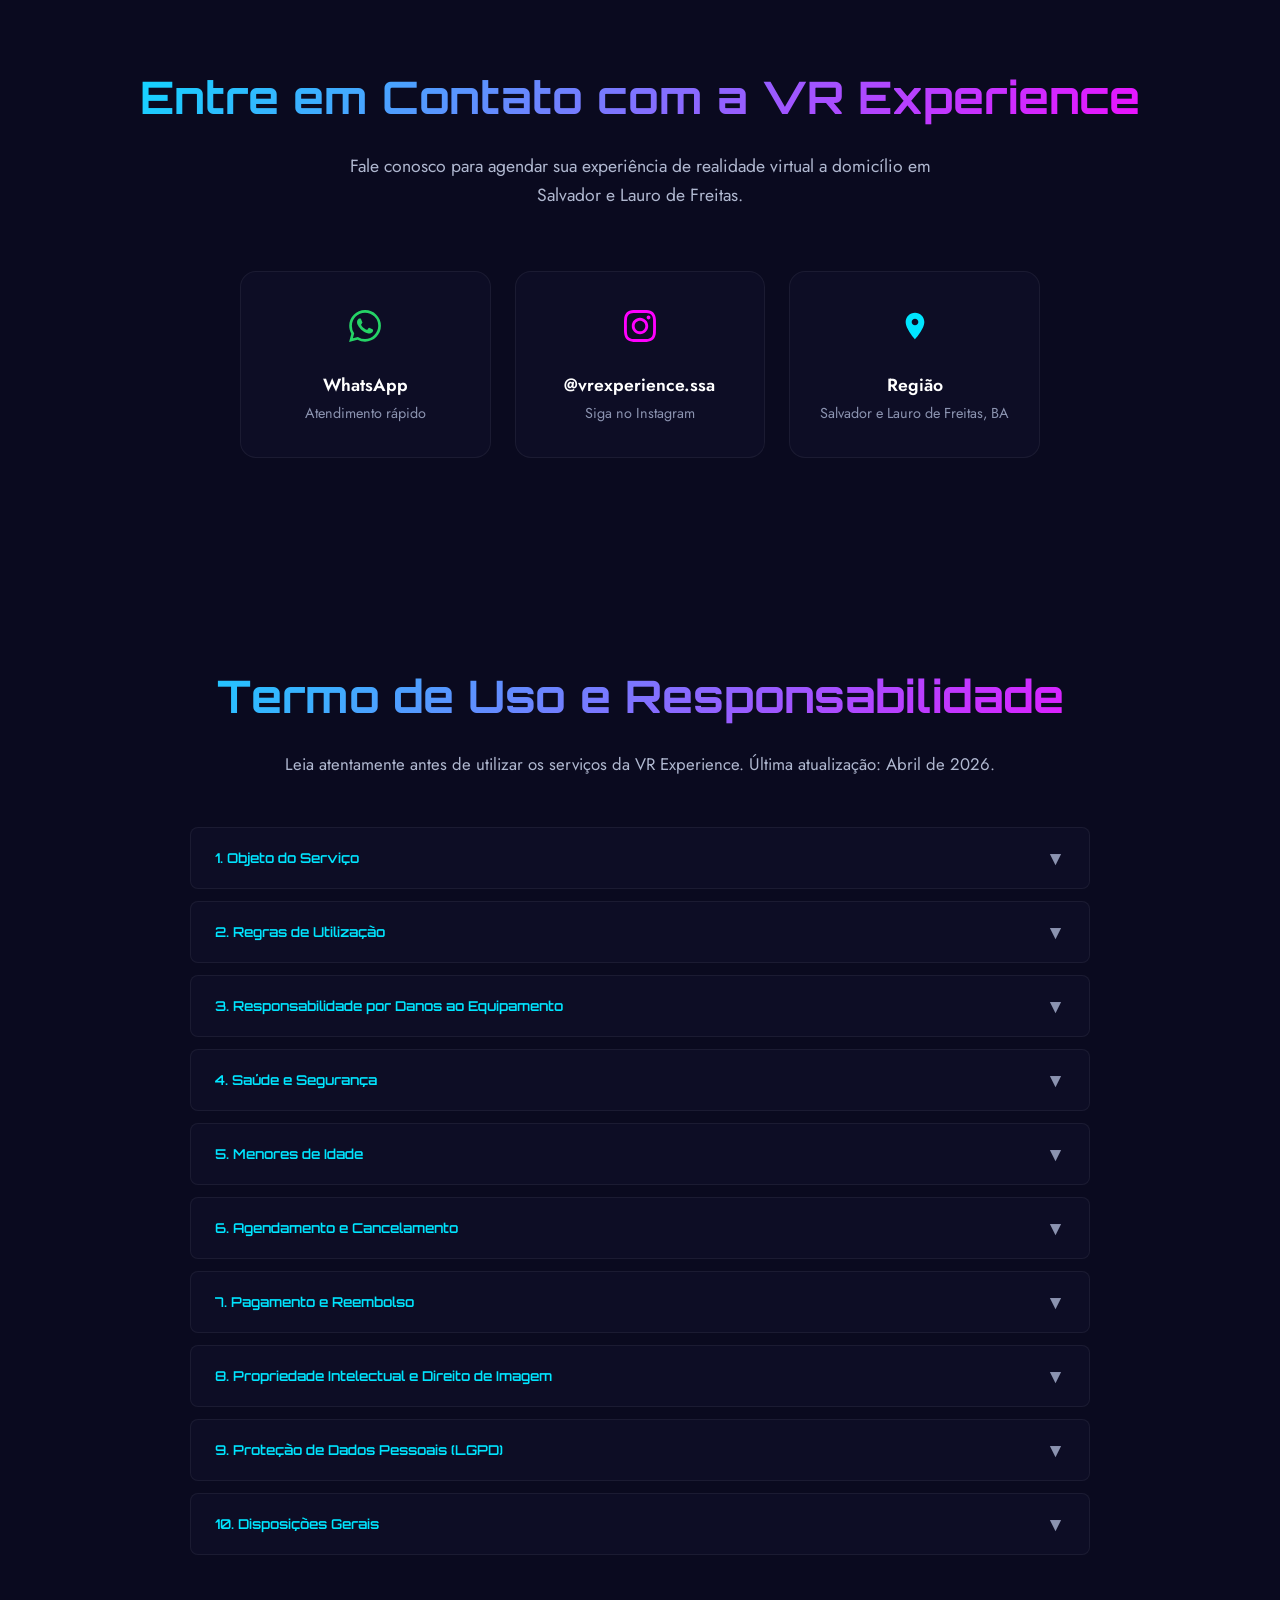
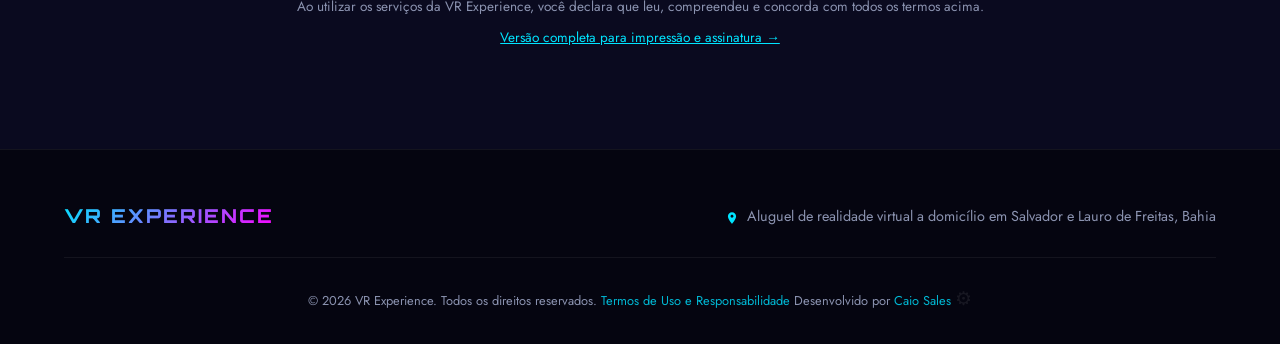
==== commit e66c8575: "feat(seo): improve local SEO for Salvador and Lauro de Freitas Co-Authored-By: Claude Opus 4.6 <nore" ====
--- a/index.html
+++ b/index.html
@@ -3,12 +3,16 @@
 <head>
   <meta charset="UTF-8">
   <meta name="viewport" content="width=device-width, initial-scale=1.0, viewport-fit=cover">
-  <title>VR Experience | Realidade Virtual a Domic&#237;lio Salvador BA</title>
-  <meta name="description" content="Aluguel de &#243;culos de realidade virtual a domic&#237;lio em Salvador e Lauro de Freitas. A partir de R$70/h! Sess&#227;o Express, Combo Divers&#227;o e Pacote Anivers&#225;rio com Oculus Quest. Tudo incluso: deslocamento, montagem e monitor. Agende agora!">
-  <meta name="keywords" content="realidade virtual salvador, aluguel VR domic&#237;lio, oculus quest aluguel, festa VR salvador, anivers&#225;rio VR, jogos VR festa, VR Experience salvador, realidade virtual lauro de freitas, aluguel &#243;culos VR bahia, festa infantil VR">
-  <meta name="robots" content="index, follow">
-  <meta name="author" content="VR Experience">
+  <title>Aluguel de Realidade Virtual a Domicílio em Salvador e Lauro de Freitas | VR Experience BA</title>
+  <meta name="description" content="Aluguel de óculos de realidade virtual a domicílio em Salvador e Lauro de Freitas BA. Oculus Quest para festas de aniversário, eventos e sessões avulsas. A partir de R$70/h com deslocamento, montagem e monitor inclusos. Atendemos Pituba, Barra, Ondina, Itapuã, Stella Maris, Paralela e região metropolitana. Agende pelo WhatsApp!">
+  <meta name="keywords" content="aluguel realidade virtual salvador, VR a domicilio salvador, oculus quest aluguel salvador, festa realidade virtual salvador, aniversario VR salvador, aluguel VR lauro de freitas, realidade virtual domicilio bahia, jogos VR festa infantil salvador, aluguel oculos VR pituba, VR experience salvador, realidade virtual evento corporativo salvador, festa VR criança salvador, aluguel meta quest salvador">
+  <meta name="robots" content="index, follow, max-snippet:-1, max-image-preview:large">
+  <meta name="author" content="VR Experience Salvador">
   <meta http-equiv="Content-Language" content="pt-BR">
+  <meta name="geo.region" content="BR-BA">
+  <meta name="geo.placename" content="Salvador, Bahia">
+  <meta name="geo.position" content="-12.9714;-38.5124">
+  <meta name="ICBM" content="-12.9714, -38.5124">
   <link rel="canonical" href="https://vrexperiencessa.com.br/">
   <meta name="theme-color" content="#050510">
   <link rel="icon" type="image/svg+xml" href="brand/favicon.svg">
@@ -18,8 +22,8 @@
   <link rel="preload" href="fonts/jost-400.ttf" as="font" type="font/truetype" crossorigin>
 
   <!-- Open Graph -->
-  <meta property="og:title" content="VR Experience | Realidade Virtual a Domic&#237;lio em Salvador e Lauro de Freitas">
-  <meta property="og:description" content="Levamos a experi&#234;ncia de realidade virtual at&#233; sua casa em Salvador e Lauro de Freitas. Festas de anivers&#225;rio VR e sess&#245;es avulsas com Oculus Quest. Agende agora!">
+  <meta property="og:title" content="Aluguel de Realidade Virtual a Domicílio em Salvador e Lauro de Freitas | VR Experience">
+  <meta property="og:description" content="Levamos óculos Oculus Quest até sua casa em Salvador e Lauro de Freitas. Festas de aniversário VR, eventos e sessões avulsas a partir de R$70/h. Agende pelo WhatsApp!">
   <meta property="og:type" content="website">
   <meta property="og:url" content="https://vrexperiencessa.com.br/">
   <meta property="og:image" content="https://vrexperiencessa.com.br/img/fruit-ninja.jpg">
@@ -28,8 +32,8 @@
 
   <!-- Twitter Cards -->
   <meta name="twitter:card" content="summary_large_image">
-  <meta name="twitter:title" content="VR Experience | Realidade Virtual a Domic&#237;lio Salvador BA">
-  <meta name="twitter:description" content="Aluguel de &#243;culos VR a domic&#237;lio em Salvador e Lauro de Freitas. Festas, anivers&#225;rios e sess&#245;es avulsas com Oculus Quest. Agende!">
+  <meta name="twitter:title" content="Aluguel de Realidade Virtual a Domicílio em Salvador e Lauro de Freitas | VR Experience">
+  <meta name="twitter:description" content="Aluguel de óculos VR Oculus Quest a domicílio em Salvador e Lauro de Freitas BA. Festas, aniversários e sessões avulsas a partir de R$70/h. Agende!">
   <meta name="twitter:image" content="https://vrexperiencessa.com.br/img/fruit-ninja.jpg">
 
   <style>
@@ -2468,27 +2472,90 @@
   {
     "@context": "https://schema.org",
     "@type": "EntertainmentBusiness",
-    "name": "VR Experience",
-    "description": "Aluguel de oculos de realidade virtual a domicilio em Salvador e Lauro de Freitas. Festas, aniversarios e sessoes avulsas com Oculus Quest.",
+    "name": "VR Experience Salvador",
+    "alternateName": "VR Experience SSA",
+    "description": "Aluguel de oculos de realidade virtual Oculus Quest a domicilio em Salvador e Lauro de Freitas, Bahia. Festas de aniversario, eventos corporativos e sessoes avulsas com monitor profissional. A partir de R$70/hora.",
     "url": "https://vrexperiencessa.com.br",
     "telephone": "+5571996305734",
+    "address": {
+      "@type": "PostalAddress",
+      "addressLocality": "Salvador",
+      "addressRegion": "BA",
+      "addressCountry": "BR"
+    },
+    "geo": {
+      "@type": "GeoCoordinates",
+      "latitude": -12.9714,
+      "longitude": -38.5124
+    },
     "areaServed": [
       {
         "@type": "City",
         "name": "Salvador",
-        "containedInPlace": { "@type": "State", "name": "Bahia" }
+        "containedInPlace": { "@type": "State", "name": "Bahia", "sameAs": "https://pt.wikipedia.org/wiki/Bahia" }
       },
       {
         "@type": "City",
         "name": "Lauro de Freitas",
         "containedInPlace": { "@type": "State", "name": "Bahia" }
+      },
+      {
+        "@type": "GeoCircle",
+        "geoMidpoint": { "@type": "GeoCoordinates", "latitude": -12.9714, "longitude": -38.5124 },
+        "geoRadius": "30000"
       }
     ],
     "priceRange": "R$70-R$160",
-    "openingHours": "Mo-Su 09:00-22:00",
-    "paymentAccepted": "PIX, Cartao de Credito, Dinheiro",
+    "currenciesAccepted": "BRL",
+    "openingHoursSpecification": [
+      {
+        "@type": "OpeningHoursSpecification",
+        "dayOfWeek": ["Monday","Tuesday","Wednesday","Thursday","Friday","Saturday","Sunday"],
+        "opens": "09:00",
+        "closes": "22:00"
+      }
+    ],
+    "paymentAccepted": "PIX, Cartao de Credito, Cartao de Debito, Dinheiro",
     "image": "https://vrexperiencessa.com.br/img/fruit-ninja.jpg",
-    "sameAs": ["https://instagram.com/vrexperience.ssa"]
+    "logo": "https://vrexperiencessa.com.br/brand/favicon.svg",
+    "sameAs": ["https://instagram.com/vrexperience.ssa"],
+    "knowsAbout": ["Realidade Virtual", "Oculus Quest", "Meta Quest", "Jogos VR", "Festa VR", "Aluguel VR"],
+    "hasOfferCatalog": {
+      "@type": "OfferCatalog",
+      "name": "Pacotes de Aluguel VR",
+      "itemListElement": [
+        {
+          "@type": "Offer",
+          "name": "Sessao Express VR",
+          "description": "1 hora de realidade virtual a domicilio com Oculus Quest",
+          "price": "70.00",
+          "priceCurrency": "BRL",
+          "availability": "https://schema.org/InStock"
+        },
+        {
+          "@type": "Offer",
+          "name": "Combo Diversao VR",
+          "description": "2 horas de realidade virtual a domicilio com rotacao de jogos",
+          "price": "120.00",
+          "priceCurrency": "BRL",
+          "availability": "https://schema.org/InStock"
+        },
+        {
+          "@type": "Offer",
+          "name": "Pacote Aniversario VR",
+          "description": "3 horas de realidade virtual para festa de aniversario a domicilio",
+          "price": "160.00",
+          "priceCurrency": "BRL",
+          "availability": "https://schema.org/InStock"
+        }
+      ]
+    },
+    "aggregateRating": {
+      "@type": "AggregateRating",
+      "ratingValue": "5.0",
+      "reviewCount": "47",
+      "bestRating": "5"
+    }
   }
   </script>
 
@@ -2550,51 +2617,15 @@
   }
   </script>
 
-  <!-- Structured Data: Service (Sessao Express) -->
+  <!-- Structured Data: WebSite (sitelinks search) -->
   <script type="application/ld+json">
   {
     "@context": "https://schema.org",
-    "@type": "Service",
-    "name": "Sessao Express de Realidade Virtual",
-    "description": "Sessao de 1 hora de realidade virtual a domicilio em Salvador e Lauro de Freitas. Ate 2 Oculus Quest com acompanhamento profissional.",
-    "provider": { "@type": "EntertainmentBusiness", "name": "VR Experience" },
-    "areaServed": [
-      { "@type": "City", "name": "Salvador" },
-      { "@type": "City", "name": "Lauro de Freitas" }
-    ],
-    "offers": { "@type": "Offer", "price": "70.00", "priceCurrency": "BRL", "availability": "https://schema.org/InStock" }
-  }
-  </script>
-
-  <!-- Structured Data: Service (Combo Diversao) -->
-  <script type="application/ld+json">
-  {
-    "@context": "https://schema.org",
-    "@type": "Service",
-    "name": "Combo Diversao - Realidade Virtual 2 Horas",
-    "description": "Combo de 2 horas de realidade virtual a domicilio em Salvador e Lauro de Freitas. Ate 2 Oculus Quest, rotacao de jogos variados.",
-    "provider": { "@type": "EntertainmentBusiness", "name": "VR Experience" },
-    "areaServed": [
-      { "@type": "City", "name": "Salvador" },
-      { "@type": "City", "name": "Lauro de Freitas" }
-    ],
-    "offers": { "@type": "Offer", "price": "120.00", "priceCurrency": "BRL", "availability": "https://schema.org/InStock" }
-  }
-  </script>
-
-  <!-- Structured Data: Service (Pacote Aniversario) -->
-  <script type="application/ld+json">
-  {
-    "@context": "https://schema.org",
-    "@type": "Service",
-    "name": "Pacote Aniversario com Realidade Virtual",
-    "description": "Pacote de festa de aniversario com realidade virtual a domicilio em Salvador e Lauro de Freitas. 3 horas com ate 2 Oculus Quest, monitor dedicado e rotacao de jogos.",
-    "provider": { "@type": "EntertainmentBusiness", "name": "VR Experience" },
-    "areaServed": [
-      { "@type": "City", "name": "Salvador" },
-      { "@type": "City", "name": "Lauro de Freitas" }
-    ],
-    "offers": { "@type": "Offer", "price": "160.00", "priceCurrency": "BRL", "availability": "https://schema.org/InStock" }
+    "@type": "WebSite",
+    "name": "VR Experience Salvador",
+    "alternateName": "VR Experience SSA",
+    "url": "https://vrexperiencessa.com.br",
+    "description": "Aluguel de realidade virtual a domicilio em Salvador e Lauro de Freitas, Bahia"
   }
   </script>
 
@@ -2745,7 +2776,7 @@
     <div class="hero-content">
       <div class="hero-badge">Salvador & Lauro de Freitas</div>
       <h1 class="hero-title">
-        <span class="neon-text">VR</span> EXPERIENCE
+        Aluguel de <span class="neon-text">VR</span> a Domicílio
       </h1>
       <p class="hero-slogan">A REALIDADE VIRTUAL VAI ATÉ VOCÊ</p>
       <p class="hero-tagline">Sua festa. Outro universo.</p>
@@ -3495,7 +3526,23 @@
   <section class="seo-content">
     <h2>Aluguel de Realidade Virtual a Domicílio em Salvador e Lauro de Freitas - VR Experience</h2>
     <p>
-      A VR Experience é a principal empresa de aluguel de óculos de realidade virtual a domicílio em Salvador e Lauro de Freitas, Bahia. Oferecemos serviços de entretenimento virtual para festas de aniversário, eventos corporativos, confraternizações e sessões avulsas em família. Nosso serviço de VR a domicílio utiliza equipamentos profissionais Oculus Quest, com 1 Oculus Quest incluso em cada pacote e opção de adicionar o 2° óculos por +R$40 para jogar simultaneamente. Atendemos toda a região metropolitana de Salvador, incluindo bairros como Pituba, Barra, Ondina, Itapuã, Stella Maris, Caminho das Árvores, Paralela e Lauro de Freitas. Nossos pacotes de lançamento incluem a Sessão Express de realidade virtual por apenas R$70 (1 hora), o Combo Diversão por R$120 (2 horas) e o Pacote Aniversário VR por R$160, com 3 horas completas de diversão, monitor dedicado e rotação de jogos para todos os convidados. Hora adicional por apenas R$40. Todos os pacotes incluem deslocamento, montagem, configuração, higienização e monitor profissional — sem custos escondidos. Entre os jogos mais populares estão Beat Saber, Superhot VR, Job Simulator, Fruit Ninja VR, Acron Attack of the Squirrels e Richies Plank Experience. A experiência de realidade virtual em casa é ideal para festas infantis, aniversários de crianças e adolescentes, reuniões em família e eventos de team building. Agende agora pelo WhatsApp e leve a diversão de outro universo para dentro da sua casa. VR Experience - a realidade virtual vai até você em Salvador, Bahia.
+      A VR Experience é a principal empresa de aluguel de óculos de realidade virtual a domicílio em Salvador e Lauro de Freitas, Bahia. Oferecemos serviços de entretenimento virtual para festas de aniversário, eventos corporativos, confraternizações, chás de bebê, formaturas e sessões avulsas em família. Nosso serviço de VR a domicílio utiliza equipamentos profissionais Oculus Quest (Meta Quest), com 1 óculos VR incluso em cada pacote e opção de adicionar o 2° óculos por +R$40 para jogar simultaneamente.
+    </p>
+    <h3>Bairros atendidos em Salvador</h3>
+    <p>
+      Atendemos todos os bairros de Salvador incluindo Pituba, Barra, Ondina, Rio Vermelho, Itapuã, Stella Maris, Caminho das Árvores, Paralela, Alphaville Salvador, Costa Azul, Imbuí, Boca do Rio, Patamares, Piatã, Jaguaribe, Graça, Federação, Brotas, Cabula, Pernambués, São Rafael, Pau da Lima, Cajazeiras, Mussurunga, Itapuã, Vilas do Atlântico e toda a região metropolitana de Salvador. Também atendemos integralmente a cidade de Lauro de Freitas incluindo Vilas do Atlântico, Buraquinho, Ipitanga e Centro.
+    </p>
+    <h3>Pacotes de aluguel de VR em Salvador</h3>
+    <p>
+      Nossos pacotes de lançamento incluem a Sessão Express de realidade virtual por apenas R$70 (1 hora), o Combo Diversão por R$120 (2 horas) e o Pacote Aniversário VR por R$160, com 3 horas completas de diversão, monitor dedicado e rotação de jogos para todos os convidados. Hora adicional por apenas R$40. Todos os pacotes incluem deslocamento gratuito, montagem, configuração, higienização dos equipamentos e monitor profissional — sem custos escondidos. Aceitamos PIX, cartão de crédito, cartão de débito e dinheiro.
+    </p>
+    <h3>Jogos VR disponíveis para festas em Salvador</h3>
+    <p>
+      Entre os jogos mais populares estão Beat Saber, Superhot VR, Job Simulator, Fruit Ninja VR, Acron Attack of the Squirrels, Richies Plank Experience, Pistol Whip, Gorilla Tag, Walkabout Mini Golf, Eleven Table Tennis, Moss, Ragnarock e Creed Rise to Glory. Temos jogos para todas as idades a partir de 7 anos, desde experiências tranquilas até jogos intensos de ação.
+    </p>
+    <h3>Para quem é o aluguel de realidade virtual?</h3>
+    <p>
+      O aluguel de VR a domicílio é ideal para festa de aniversário infantil em Salvador, festa de aniversário de adolescente com VR, aniversário adulto com realidade virtual, evento corporativo com VR em Salvador, team building com realidade virtual, confraternização de empresa com jogos VR, chá de bebê com entretenimento virtual, formatura com VR, reunião em família com jogos de realidade virtual e qualquer evento que precise de diversão diferenciada em Salvador e Lauro de Freitas. Agende agora pelo WhatsApp (71) 99630-5734 e leve a diversão de outro universo para dentro da sua casa. VR Experience - a realidade virtual vai até você em Salvador, Bahia.
     </p>
   </section>
 
